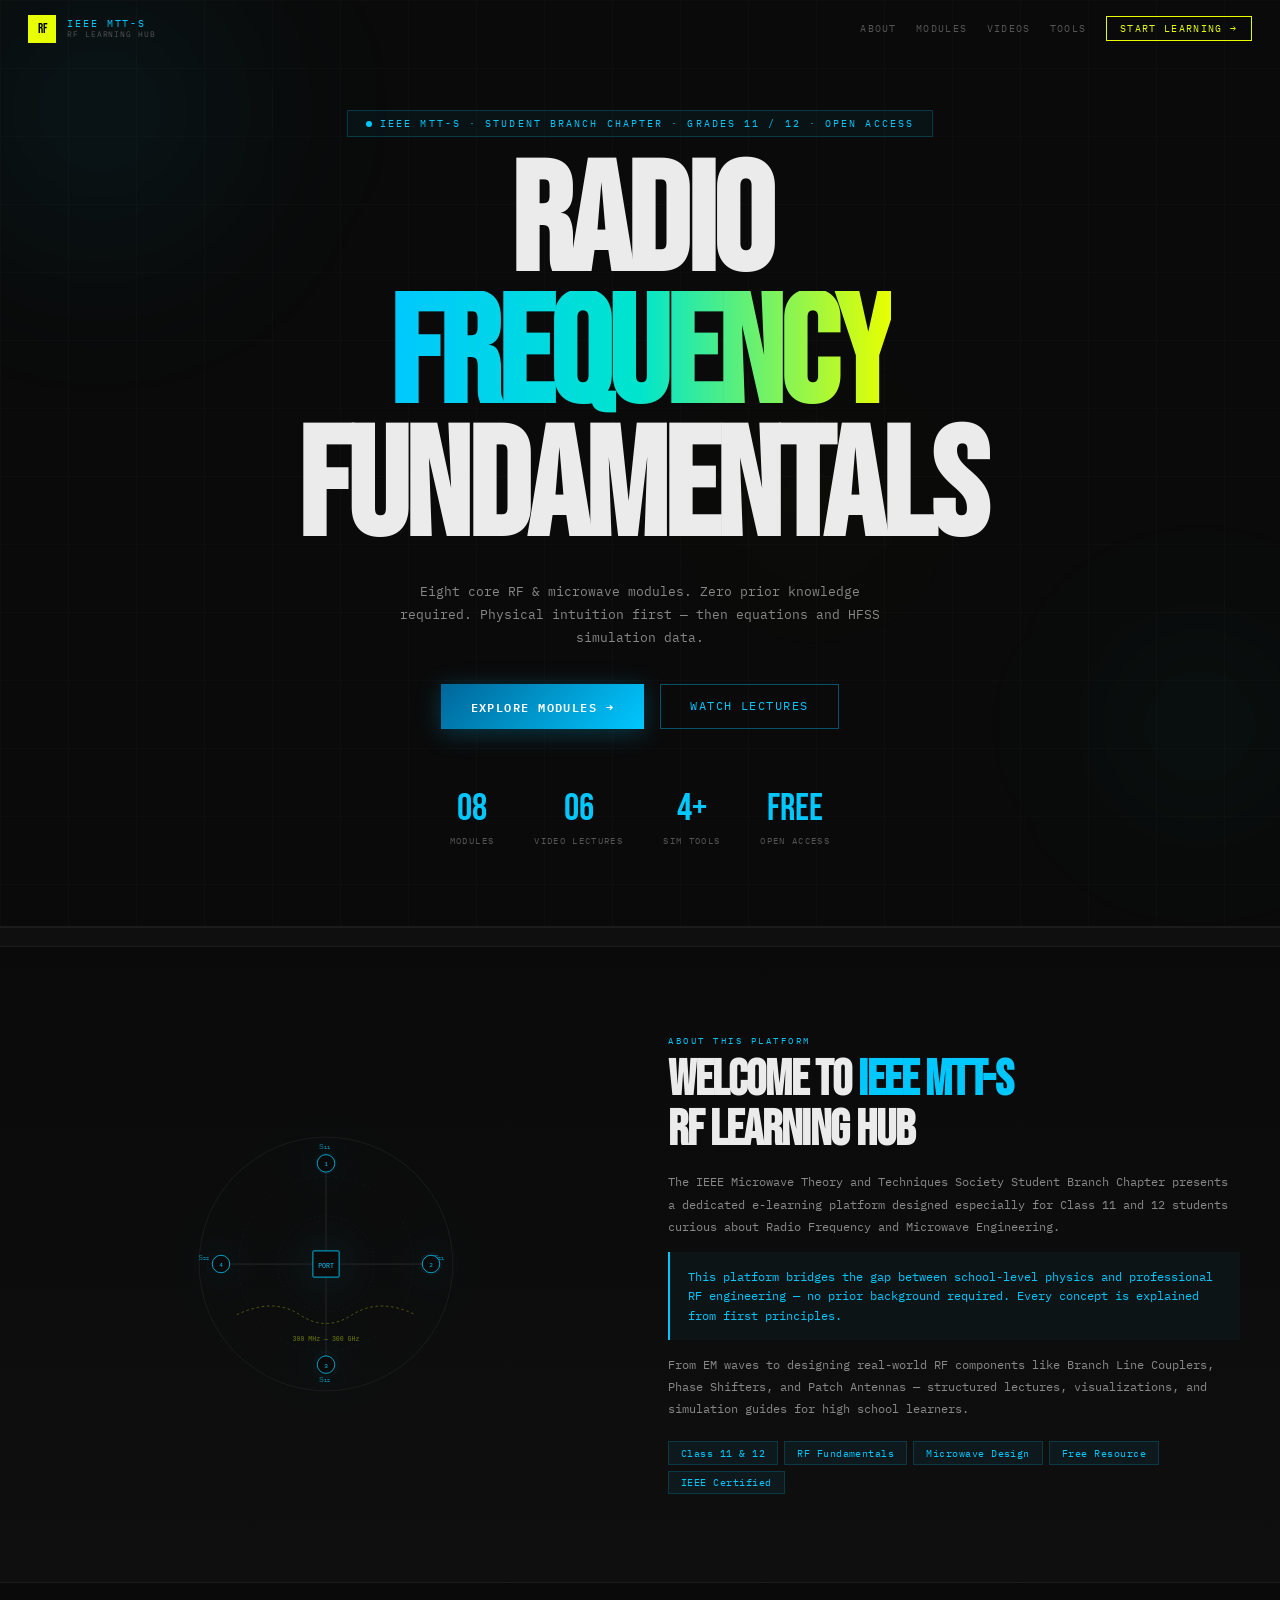
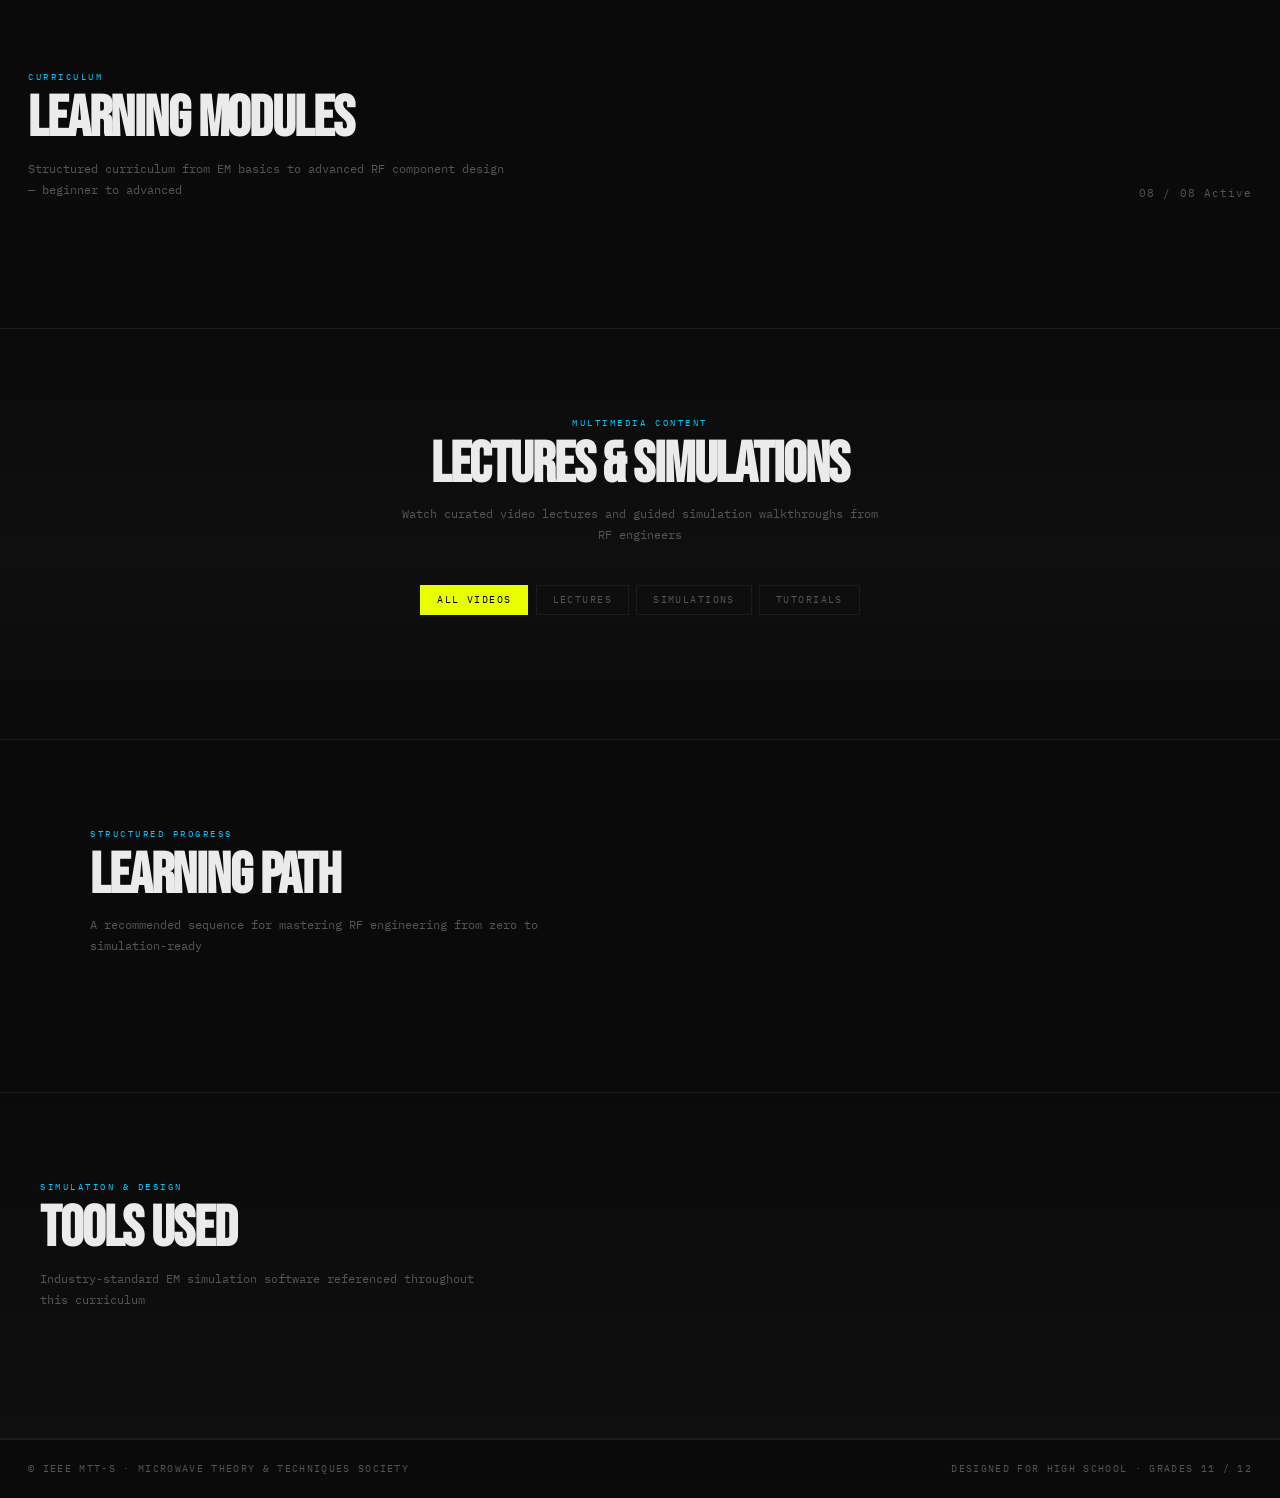
==== index.html @ 7bedffa5 "Add files via upload" ====
<!DOCTYPE html>
<html lang="en">
<head>
  <meta charset="UTF-8"/>
  <meta name="viewport" content="width=device-width, initial-scale=1.0"/>
  <title>IEEE MTT-S · RF Learning Hub</title>

  <!-- Google Fonts -->
  <link rel="preconnect" href="https://fonts.googleapis.com"/>
  <link rel="preconnect" href="https://fonts.gstatic.com" crossorigin/>
  <link href="https://fonts.googleapis.com/css2?family=Bebas+Neue&family=IBM+Plex+Mono:ital,wght@0,300;0,400;0,500;1,300&family=Syne:wght@400;700;800&display=swap" rel="stylesheet"/>

  <!-- Stylesheet -->
  <link rel="stylesheet" href="styles.css"/>
</head>
<body>

  <!-- ══ CUSTOM CURSOR ════════════════════════════════════════════════════════ -->
  <div class="cd" id="cursor-dot"></div>
  <div class="cr" id="cursor-ring"></div>

  <!-- ══ NAV ══════════════════════════════════════════════════════════════════ -->
  <nav id="navbar" style="position:fixed;top:0;left:0;right:0;z-index:200;padding:0 1.75rem;height:58px;
                           display:flex;align-items:center;justify-content:space-between;
                           background:transparent;border-bottom:1px solid transparent;
                           transition:background .4s,border-color .4s">

    <!-- Logo -->
    <div style="display:flex;align-items:center;gap:.7rem">
      <div style="width:28px;height:28px;background:var(--ac);display:flex;align-items:center;justify-content:center;flex-shrink:0">
        <span style="font-family:var(--fd);font-size:13px;color:#000">RF</span>
      </div>
      <div>
        <div style="font-family:var(--fm);font-size:9.5px;letter-spacing:.2em;text-transform:uppercase;line-height:1.2;color:var(--cy)">IEEE MTT-S</div>
        <div style="font-family:var(--fm);font-size:7.5px;color:var(--mu);letter-spacing:.12em;text-transform:uppercase">RF Learning Hub</div>
      </div>
    </div>

    <!-- Links -->
    <div style="display:flex;align-items:center;gap:1.2rem;flex-wrap:wrap">
      <span onclick="scrollTo('about')"   class="navlink" style="font-family:var(--fm);font-size:9.5px;color:var(--mu);letter-spacing:.14em;text-transform:uppercase;cursor:none;transition:color .2s" onmouseenter="hoverOn()" onmouseleave="hoverOff()">About</span>
      <span onclick="scrollTo('modules')" class="navlink" style="font-family:var(--fm);font-size:9.5px;color:var(--mu);letter-spacing:.14em;text-transform:uppercase;cursor:none;transition:color .2s" onmouseenter="hoverOn()" onmouseleave="hoverOff()">Modules</span>
      <span onclick="scrollTo('videos')"  class="navlink" style="font-family:var(--fm);font-size:9.5px;color:var(--mu);letter-spacing:.14em;text-transform:uppercase;cursor:none;transition:color .2s" onmouseenter="hoverOn()" onmouseleave="hoverOff()">Videos</span>
      <span onclick="scrollTo('tools')"   class="navlink" style="font-family:var(--fm);font-size:9.5px;color:var(--mu);letter-spacing:.14em;text-transform:uppercase;cursor:none;transition:color .2s" onmouseenter="hoverOn()" onmouseleave="hoverOff()">Tools</span>
      <div onclick="scrollTo('modules')" onmouseenter="hoverOn()" onmouseleave="hoverOff()"
           style="border:1px solid var(--ac);padding:.32rem .85rem;font-family:var(--fm);font-size:9.5px;color:var(--ac);letter-spacing:.14em;text-transform:uppercase;cursor:none">
        Start Learning →
      </div>
    </div>
  </nav>

  <!-- ══ HERO ═════════════════════════════════════════════════════════════════ -->
  <section id="home" style="min-height:100vh;display:flex;flex-direction:column;align-items:center;justify-content:center;
                              padding:110px 1.75rem 80px;border-bottom:1px solid var(--b1);
                              position:relative;overflow:hidden;text-align:center">

    <!-- Grid background -->
    <div style="position:absolute;inset:0;
                background-image:linear-gradient(var(--b1) 1px,transparent 1px),linear-gradient(90deg,var(--b1) 1px,transparent 1px);
                background-size:68px 68px;opacity:.22;pointer-events:none"></div>

    <!-- Animated orbs -->
    <div class="orb orb1"></div>
    <div class="orb orb2"></div>
    <div class="orb orb3"></div>

    <div style="position:relative;z-index:1;max-width:1100px;margin:0 auto">

      <!-- Badge -->
      <div class="au" style="animation-delay:.05s;display:flex;justify-content:center;margin-bottom:0">
        <div class="hbadge">
          <span class="bdot"></span>
          IEEE MTT-S · Student Branch Chapter · Grades 11 / 12 · Open Access
        </div>
      </div>

      <!-- Headline -->
      <h1 class="au" style="animation-delay:.12s;font-family:var(--fd);font-size:clamp(60px,12vw,172px);
                              line-height:.86;letter-spacing:-.025em;text-transform:uppercase;margin-bottom:1.5rem">
        Radio<br/>
        <span style="-webkit-text-fill-color:transparent;-webkit-background-clip:text;background-clip:text;
                     background-image:linear-gradient(90deg,var(--cy),var(--tl),var(--ac));display:inline-block">Frequency</span><br/>
        Fundamentals
      </h1>

      <!-- Subheading -->
      <p class="au" style="animation-delay:.22s;font-family:var(--fm);font-size:12.5px;color:var(--mu2);
                             line-height:1.85;max-width:500px;margin:0 auto 2.2rem">
        Eight core RF &amp; microwave modules. Zero prior knowledge required.
        Physical intuition first — then equations and HFSS simulation data.
      </p>

      <!-- CTAs -->
      <div class="au" style="animation-delay:.3s;display:flex;gap:1rem;justify-content:center;flex-wrap:wrap;margin-bottom:3.5rem">
        <div onclick="scrollTo('modules')" onmouseenter="hoverOn()" onmouseleave="hoverOff()"
             style="background:linear-gradient(135deg,#006699,var(--cy));color:white;padding:.78rem 1.85rem;
                    font-family:var(--fm);font-size:12px;font-weight:600;letter-spacing:.12em;text-transform:uppercase;
                    cursor:none;box-shadow:0 4px 24px rgba(0,200,255,.25);transition:all .25s">
          Explore Modules →
        </div>
        <div onclick="scrollTo('videos')" onmouseenter="hoverOn()" onmouseleave="hoverOff()"
             style="background:transparent;color:var(--cy);border:1px solid rgba(0,200,255,.38);padding:.78rem 1.85rem;
                    font-family:var(--fm);font-size:12px;letter-spacing:.12em;text-transform:uppercase;cursor:none;transition:all .25s">
          Watch Lectures
        </div>
      </div>

      <!-- Stats -->
      <div class="au" style="animation-delay:.38s;display:flex;gap:2.5rem;justify-content:center;flex-wrap:wrap">
        <div style="text-align:center">
          <div style="font-family:var(--fd);font-size:clamp(1.7rem,3vw,2.4rem);color:var(--cy)">08</div>
          <div style="font-family:var(--fm);font-size:9px;color:var(--mu);letter-spacing:.15em;text-transform:uppercase;margin-top:3px">Modules</div>
        </div>
        <div style="text-align:center">
          <div style="font-family:var(--fd);font-size:clamp(1.7rem,3vw,2.4rem);color:var(--cy)">06</div>
          <div style="font-family:var(--fm);font-size:9px;color:var(--mu);letter-spacing:.15em;text-transform:uppercase;margin-top:3px">Video Lectures</div>
        </div>
        <div style="text-align:center">
          <div style="font-family:var(--fd);font-size:clamp(1.7rem,3vw,2.4rem);color:var(--cy)">4+</div>
          <div style="font-family:var(--fm);font-size:9px;color:var(--mu);letter-spacing:.15em;text-transform:uppercase;margin-top:3px">Sim Tools</div>
        </div>
        <div style="text-align:center">
          <div style="font-family:var(--fd);font-size:clamp(1.7rem,3vw,2.4rem);color:var(--cy)">Free</div>
          <div style="font-family:var(--fm);font-size:9px;color:var(--mu);letter-spacing:.15em;text-transform:uppercase;margin-top:3px">Open Access</div>
        </div>
      </div>

    </div>
  </section>

  <!-- ══ TICKER ════════════════════════════════════════════════════════════════ -->
  <div class="tk">
    <div class="tt" id="ticker"></div>
  </div>

  <!-- ══ ABOUT ═════════════════════════════════════════════════════════════════ -->
  <section id="about" style="padding:5.5rem 1.75rem;border-bottom:1px solid var(--b1);
                               background:linear-gradient(180deg,var(--bg) 0%,var(--s1) 100%)">
    <div style="max-width:1200px;margin:0 auto;display:grid;grid-template-columns:repeat(auto-fit,minmax(280px,1fr));
                gap:3.5rem;align-items:center">

      <!-- Animated RF Diagram SVG -->
      <div style="display:flex;justify-content:center">
        <div style="width:280px;height:280px;filter:drop-shadow(0 0 20px rgba(0,200,255,.16))">
          <svg viewBox="0 0 320 320" fill="none" xmlns="http://www.w3.org/2000/svg" style="width:100%;height:100%">
            <circle cx="160" cy="160" r="145" stroke="#1e1e1e" stroke-width="1"/>
            <circle cx="160" cy="160" r="100" stroke="#00c8ff" stroke-width="0.4" stroke-opacity="0.15" stroke-dasharray="4 4"/>
            <circle cx="160" cy="160" r="55"  stroke="#00c8ff" stroke-width="0.4" stroke-opacity="0.2"  stroke-dasharray="2 3"/>
            <line x1="160" y1="160" x2="160" y2="45"  stroke="#1c1c1c" stroke-width="2"/>
            <line x1="160" y1="160" x2="280" y2="160" stroke="#1c1c1c" stroke-width="2"/>
            <line x1="160" y1="160" x2="160" y2="275" stroke="#1c1c1c" stroke-width="2"/>
            <line x1="160" y1="160" x2="40"  y2="160" stroke="#1c1c1c" stroke-width="2"/>
            <rect x="145" y="145" width="30" height="30" fill="#0a0a0a" stroke="#00c8ff" stroke-width="1" rx="1"/>
            <text x="160" y="164" text-anchor="middle" fill="#00c8ff" font-size="7.5" font-family="monospace">PORT</text>
            <text x="152" y="28"  fill="#00c8ff" font-size="9" font-family="monospace" opacity="0.6">S₁₁</text>
            <text x="283" y="155" fill="#00c8ff" font-size="9" font-family="monospace" opacity="0.6">S₂₁</text>
            <text x="152" y="295" fill="#00c8ff" font-size="9" font-family="monospace" opacity="0.6">S₁₂</text>
            <text x="14"  y="155" fill="#00c8ff" font-size="9" font-family="monospace" opacity="0.6">S₂₂</text>
            <!-- Port 1 -->
            <g>
              <circle cx="160" cy="45" r="10" fill="#0a0a0a" stroke="#00c8ff" stroke-width="0.9"/>
              <text x="160" y="48.5" text-anchor="middle" fill="#00c8ff" font-size="7" font-family="monospace">1</text>
              <circle cx="160" cy="45" r="14" fill="none" stroke="#00c8ff" stroke-width="0.5" stroke-opacity="0.25">
                <animate attributeName="r" values="10;18;10" dur="1.6s" repeatCount="indefinite"/>
                <animate attributeName="stroke-opacity" values="0.25;0;0.25" dur="1.6s" repeatCount="indefinite"/>
              </circle>
            </g>
            <!-- Port 2 -->
            <g>
              <circle cx="280" cy="160" r="10" fill="#0a0a0a" stroke="#00c8ff" stroke-width="0.9"/>
              <text x="280" y="163.5" text-anchor="middle" fill="#00c8ff" font-size="7" font-family="monospace">2</text>
              <circle cx="280" cy="160" r="14" fill="none" stroke="#00c8ff" stroke-width="0.5" stroke-opacity="0.25">
                <animate attributeName="r" values="10;18;10" dur="2.0s" repeatCount="indefinite"/>
                <animate attributeName="stroke-opacity" values="0.25;0;0.25" dur="2.0s" repeatCount="indefinite"/>
              </circle>
            </g>
            <!-- Port 3 -->
            <g>
              <circle cx="160" cy="275" r="10" fill="#0a0a0a" stroke="#00c8ff" stroke-width="0.9"/>
              <text x="160" y="278.5" text-anchor="middle" fill="#00c8ff" font-size="7" font-family="monospace">3</text>
              <circle cx="160" cy="275" r="14" fill="none" stroke="#00c8ff" stroke-width="0.5" stroke-opacity="0.25">
                <animate attributeName="r" values="10;18;10" dur="2.4s" repeatCount="indefinite"/>
                <animate attributeName="stroke-opacity" values="0.25;0;0.25" dur="2.4s" repeatCount="indefinite"/>
              </circle>
            </g>
            <!-- Port 4 -->
            <g>
              <circle cx="40" cy="160" r="10" fill="#0a0a0a" stroke="#00c8ff" stroke-width="0.9"/>
              <text x="40" y="163.5" text-anchor="middle" fill="#00c8ff" font-size="7" font-family="monospace">4</text>
              <circle cx="40" cy="160" r="14" fill="none" stroke="#00c8ff" stroke-width="0.5" stroke-opacity="0.25">
                <animate attributeName="r" values="10;18;10" dur="2.8s" repeatCount="indefinite"/>
                <animate attributeName="stroke-opacity" values="0.25;0;0.25" dur="2.8s" repeatCount="indefinite"/>
              </circle>
            </g>
            <path d="M 58 218 Q 100 198 130 218 Q 160 238 190 218 Q 222 198 262 218"
                  fill="none" stroke="#e8ff00" stroke-width="1" stroke-opacity="0.35" stroke-dasharray="3 3"/>
            <text x="160" y="248" text-anchor="middle" fill="#e8ff00" font-size="7.5" font-family="monospace" opacity="0.45">300 MHz — 300 GHz</text>
          </svg>
        </div>
      </div>

      <!-- Text -->
      <div>
        <div style="font-family:var(--fm);font-size:9px;letter-spacing:.28em;text-transform:uppercase;color:var(--cy);margin-bottom:.6rem">About This Platform</div>
        <h2 style="font-family:var(--fd);font-size:clamp(30px,4vw,50px);text-transform:uppercase;line-height:1;letter-spacing:-.02em;margin-bottom:1rem">
          Welcome to <span style="color:var(--cy)">IEEE MTT-S</span><br/>RF Learning Hub
        </h2>
        <p style="font-family:var(--fm);font-size:12px;color:var(--mu2);line-height:1.85;margin-bottom:.85rem">
          The IEEE Microwave Theory and Techniques Society Student Branch Chapter presents a dedicated e-learning
          platform designed especially for Class 11 and 12 students curious about Radio Frequency and Microwave Engineering.
        </p>
        <div class="hl-bar">
          This platform bridges the gap between school-level physics and professional RF engineering — no prior
          background required. Every concept is explained from first principles.
        </div>
        <p style="font-family:var(--fm);font-size:12px;color:var(--mu2);line-height:1.85;margin-bottom:1.3rem">
          From EM waves to designing real-world RF components like Branch Line Couplers, Phase Shifters, and
          Patch Antennas — structured lectures, visualizations, and simulation guides for high school learners.
        </p>
        <div style="display:flex;flex-wrap:wrap;gap:6px">
          <span class="pill">Class 11 &amp; 12</span>
          <span class="pill">RF Fundamentals</span>
          <span class="pill">Microwave Design</span>
          <span class="pill">Free Resource</span>
          <span class="pill">IEEE Certified</span>
        </div>
      </div>

    </div>
  </section>

  <!-- ══ MODULES ═══════════════════════════════════════════════════════════════ -->
  <section id="modules" style="padding:5.5rem 1.75rem;border-bottom:1px solid var(--b1)">
    <div style="max-width:1300px;margin:0 auto">
      <div style="display:flex;justify-content:space-between;align-items:flex-end;margin-bottom:2.5rem;flex-wrap:wrap;gap:1rem">
        <div>
          <div style="font-family:var(--fm);font-size:9px;letter-spacing:.28em;text-transform:uppercase;color:var(--cy);margin-bottom:.5rem">Curriculum</div>
          <h2 style="font-family:var(--fd);font-size:clamp(34px,5vw,58px);text-transform:uppercase;line-height:1;letter-spacing:-.02em;margin-bottom:.6rem">Learning Modules</h2>
          <p style="font-family:var(--fm);font-size:12px;color:var(--mu);line-height:1.75;max-width:480px">Structured curriculum from EM basics to advanced RF component design — beginner to advanced</p>
        </div>
        <div style="font-family:var(--fm);font-size:10.5px;color:var(--mu);letter-spacing:.1em">08 / 08 Active</div>
      </div>
      <!-- Populated by JS -->
      <div id="modules-grid" style="display:grid;grid-template-columns:repeat(auto-fill,minmax(278px,1fr));gap:1px;background:var(--b1)"></div>
    </div>
  </section>

  <!-- ══ VIDEOS ════════════════════════════════════════════════════════════════ -->
  <section id="videos" style="padding:5.5rem 1.75rem;border-bottom:1px solid var(--b1);
                                background:linear-gradient(180deg,var(--bg) 0%,var(--s1) 55%,var(--bg) 100%)">
    <div style="max-width:1300px;margin:0 auto">
      <div style="text-align:center;margin-bottom:2.5rem">
        <div style="font-family:var(--fm);font-size:9px;letter-spacing:.28em;text-transform:uppercase;color:var(--cy);margin-bottom:.5rem">Multimedia Content</div>
        <h2 style="font-family:var(--fd);font-size:clamp(34px,5vw,58px);text-transform:uppercase;line-height:1;letter-spacing:-.02em;margin-bottom:.6rem">Lectures &amp; Simulations</h2>
        <p style="font-family:var(--fm);font-size:12px;color:var(--mu);line-height:1.75;max-width:480px;margin:0 auto">Watch curated video lectures and guided simulation walkthroughs from RF engineers</p>
      </div>
      <!-- Filter buttons -->
      <div style="display:flex;gap:.45rem;justify-content:center;margin-bottom:2.25rem;flex-wrap:wrap">
        <button class="ftab on"  data-filter="all"        onclick="setFilter(this,'all')"        onmouseenter="hoverOn()" onmouseleave="hoverOff()">All Videos</button>
        <button class="ftab"     data-filter="lecture"    onclick="setFilter(this,'lecture')"    onmouseenter="hoverOn()" onmouseleave="hoverOff()">Lectures</button>
        <button class="ftab"     data-filter="simulation" onclick="setFilter(this,'simulation')" onmouseenter="hoverOn()" onmouseleave="hoverOff()">Simulations</button>
        <button class="ftab"     data-filter="tutorial"   onclick="setFilter(this,'tutorial')"   onmouseenter="hoverOn()" onmouseleave="hoverOff()">Tutorials</button>
      </div>
      <!-- Populated by JS -->
      <div id="videos-grid" style="display:grid;grid-template-columns:repeat(auto-fill,minmax(295px,1fr));gap:1px;background:var(--b1)"></div>
    </div>
  </section>

  <!-- ══ LEARNING PATH ══════════════════════════════════════════════════════════ -->
  <section id="path" style="padding:5.5rem 1.75rem;border-bottom:1px solid var(--b1)">
    <div style="max-width:1100px;margin:0 auto">
      <div style="margin-bottom:3rem">
        <div style="font-family:var(--fm);font-size:9px;letter-spacing:.28em;text-transform:uppercase;color:var(--cy);margin-bottom:.5rem">Structured Progress</div>
        <h2 style="font-family:var(--fd);font-size:clamp(34px,5vw,58px);text-transform:uppercase;line-height:1;letter-spacing:-.02em;margin-bottom:.6rem">Learning Path</h2>
        <p style="font-family:var(--fm);font-size:12px;color:var(--mu);line-height:1.75;max-width:460px">A recommended sequence for mastering RF engineering from zero to simulation-ready</p>
      </div>
      <div style="max-width:760px;position:relative">
        <!-- Timeline vertical line -->
        <div style="position:absolute;left:26px;top:0;bottom:0;width:1px;background:linear-gradient(180deg,var(--cy),transparent)"></div>
        <!-- Populated by JS -->
        <div id="path-steps"></div>
      </div>
    </div>
  </section>

  <!-- ══ TOOLS ══════════════════════════════════════════════════════════════════ -->
  <section id="tools" style="padding:5.5rem 1.75rem;border-bottom:1px solid var(--b1);
                               background:linear-gradient(180deg,var(--bg),var(--s1))">
    <div style="max-width:1200px;margin:0 auto">
      <div style="margin-bottom:2.5rem">
        <div style="font-family:var(--fm);font-size:9px;letter-spacing:.28em;text-transform:uppercase;color:var(--cy);margin-bottom:.5rem">Simulation &amp; Design</div>
        <h2 style="font-family:var(--fd);font-size:clamp(34px,5vw,58px);text-transform:uppercase;line-height:1;letter-spacing:-.02em;margin-bottom:.6rem">Tools Used</h2>
        <p style="font-family:var(--fm);font-size:12px;color:var(--mu);line-height:1.75;max-width:450px">Industry-standard EM simulation software referenced throughout this curriculum</p>
      </div>
      <!-- Populated by JS -->
      <div id="tools-grid" style="display:grid;grid-template-columns:repeat(auto-fill,minmax(252px,1fr));gap:1px;background:var(--b1)"></div>
    </div>
  </section>

  <!-- ══ FOOTER ═════════════════════════════════════════════════════════════════ -->
  <footer style="border-top:1px solid var(--b1);padding:1.4rem 1.75rem;display:flex;justify-content:space-between;flex-wrap:wrap;gap:1rem">
    <div style="font-family:var(--fm);font-size:9.5px;color:var(--mu);letter-spacing:.14em;text-transform:uppercase">© IEEE MTT-S · Microwave Theory &amp; Techniques Society</div>
    <div style="font-family:var(--fm);font-size:9.5px;color:var(--mu);letter-spacing:.14em;text-transform:uppercase">Designed for High School · Grades 11 / 12</div>
  </footer>

  <!-- ══ MODAL ══════════════════════════════════════════════════════════════════ -->
  <div class="mo hidden" id="modal" onclick="handleModalBg(event)">
    <div class="mp" id="modal-panel">

      <!-- Video preview area -->
      <div class="mva" style="background:linear-gradient(135deg,#0a0a0a,#0e1218)">
        <div style="position:absolute;inset:0;background-image:linear-gradient(var(--b1) 1px,transparent 1px),
                    linear-gradient(90deg,var(--b1) 1px,transparent 1px);background-size:38px 38px;opacity:.25"></div>
        <div class="mvai">
          <div id="modal-icon" style="font-size:52px;opacity:.15;position:relative;z-index:0"></div>
          <div class="mbp" onmouseenter="hoverOn()" onmouseleave="hoverOff()">▶</div>
          <div id="modal-play-label" style="font-family:var(--fm);font-size:9.5px;color:var(--mu);letter-spacing:.14em;text-transform:uppercase;position:relative;z-index:1"></div>
        </div>
        <div id="modal-color-bar" style="position:absolute;bottom:0;left:0;right:0;height:2px"></div>
      </div>

      <!-- Header -->
      <div style="padding:1.2rem 1.75rem;border-bottom:1px solid var(--b1);display:flex;align-items:center;
                  justify-content:space-between;gap:1rem;flex-shrink:0">
        <div>
          <div id="modal-meta" style="font-family:var(--fm);font-size:8.5px;letter-spacing:.25em;color:var(--mu);text-transform:uppercase;margin-bottom:.2rem"></div>
          <h2 id="modal-title" style="font-family:var(--fd);font-size:clamp(30px,5vw,54px);text-transform:uppercase;line-height:.92;letter-spacing:-.02em"></h2>
        </div>
        <button class="cx" onclick="closeModal()" onmouseenter="hoverOn()" onmouseleave="hoverOff()">✕</button>
      </div>

      <!-- Tabs -->
      <div style="padding:.82rem 1.75rem;border-bottom:1px solid var(--b1);flex-shrink:0">
        <div class="mtr">
          <button class="mtb on" onclick="setTab('layman',this)"     onmouseenter="hoverOn()" onmouseleave="hoverOff()">🧠 Analogy</button>
          <button class="mtb"    onclick="setTab('theory',this)"     onmouseenter="hoverOn()" onmouseleave="hoverOff()">⚗️ Theory</button>
          <button class="mtb"    onclick="setTab('simulation',this)" onmouseenter="hoverOn()" onmouseleave="hoverOff()">📊 Simulation</button>
        </div>
      </div>

      <!-- Scrollable content — populated by JS -->
      <div class="ms">
        <div style="padding:1.75rem">
          <div id="tab-content"></div>
        </div>
      </div>

      <!-- Bottom dot-nav + prev/next -->
      <div id="modal-bottom" style="border-top:1px solid var(--b1);padding:.82rem 1.75rem;display:flex;
                                     justify-content:space-between;align-items:center;flex-shrink:0;background:var(--s1)">
        <div id="dot-nav"   style="display:flex;gap:.3rem;align-items:center"></div>
        <div id="prev-next" style="display:flex;gap:.38rem"></div>
      </div>

    </div>
  </div>

  <!-- JavaScript (deferred so DOM is ready) -->
  <script src="main.js" defer></script>
</body>
</html>
---- styles.css ----
/* ─── RESET & ROOT ───────────────────────────────────────────────────────────── */
*,*::before,*::after { box-sizing: border-box; margin: 0; padding: 0; }

:root {
  --bg:  #0a0a0a;
  --s1:  #0f0f0f;
  --s2:  #141414;
  --b1:  #1c1c1c;
  --b2:  #252525;
  --tx:  #ebebeb;
  --mu:  #555;
  --mu2: #888;
  --ac:  #e8ff00;
  --cy:  #00c8ff;
  --tl:  #00e5cc;
  --fd:  'Bebas Neue', sans-serif;
  --fm:  'IBM Plex Mono', monospace;
  --fs:  'Syne', sans-serif;
}

html { scroll-behavior: smooth; }

body {
  background: var(--bg);
  color: var(--tx);
  cursor: none;
  overflow-x: hidden;
}

button { cursor: none; }

/* ─── CUSTOM CURSOR ──────────────────────────────────────────────────────────── */
.cd {
  position: fixed;
  width: 8px;
  height: 8px;
  background: var(--ac);
  border-radius: 50%;
  pointer-events: none;
  mix-blend-mode: difference;
  z-index: 9999;
  transform: translate(-50%, -50%);
  transition: width .2s, height .2s;
  top: -200px;
  left: -200px;
}
.cd.h { width: 13px; height: 13px; }

.cr {
  position: fixed;
  width: 32px;
  height: 32px;
  border: 1px solid rgba(232,255,0,.38);
  border-radius: 50%;
  pointer-events: none;
  z-index: 9998;
  transform: translate(-50%, -50%);
  transition: width .3s, height .3s, border-color .3s;
  top: -200px;
  left: -200px;
}
.cr.h { width: 50px; height: 50px; border-color: var(--ac); }

/* ─── KEYFRAMES ──────────────────────────────────────────────────────────────── */
@keyframes fu  { from { opacity: 0; transform: translateY(45px); } to { opacity: 1; transform: translateY(0); } }
@keyframes fi  { from { opacity: 0; } to { opacity: 1; } }
@keyframes tk  { from { transform: translateX(0); } to { transform: translateX(-50%); } }
@keyframes sr  { from { transform: translateX(100%); opacity: 0; } to { transform: translateX(0); opacity: 1; } }
@keyframes bl  { 0%, 100% { opacity: 1; } 50% { opacity: 0; } }
@keyframes orb { 0%, 100% { transform: translate(0,0); } 50% { transform: translate(22px,-22px); } }

.au { animation: fu .85s cubic-bezier(.16,1,.3,1) both; }
.ai { animation: fi .38s ease both; }

/* ─── HERO ORBS ──────────────────────────────────────────────────────────────── */
.orb  { position: absolute; border-radius: 50%; filter: blur(65px); pointer-events: none; }
.orb1 { width: 480px; height: 480px; background: radial-gradient(circle, rgba(0,200,255,.07), transparent 70%); top: -130px; left: -140px; animation: orb 9s ease-in-out infinite; }
.orb2 { width: 320px; height: 320px; background: radial-gradient(circle, rgba(0,229,204,.05), transparent 70%); bottom: 40px; right: -80px; animation: orb 11s ease-in-out infinite reverse; }
.orb3 { width: 220px; height: 220px; background: radial-gradient(circle, rgba(232,255,0,.035), transparent 70%); top: 42%; left: 55%; animation: orb 13s ease-in-out infinite; }

/* ─── HERO BADGE ─────────────────────────────────────────────────────────────── */
.hbadge {
  display: inline-flex;
  align-items: center;
  gap: 8px;
  background: rgba(0,200,255,.05);
  border: 1px solid rgba(0,200,255,.2);
  padding: 6px 18px;
  font-family: var(--fm);
  font-size: 9.5px;
  letter-spacing: .22em;
  text-transform: uppercase;
  color: var(--cy);
  margin-bottom: 1.4rem;
}
.bdot {
  width: 6px;
  height: 6px;
  background: var(--cy);
  border-radius: 50%;
  animation: bl 1.8s ease infinite;
  flex-shrink: 0;
}

/* ─── TICKER ─────────────────────────────────────────────────────────────────── */
.tk {
  overflow: hidden;
  border-top: 1px solid var(--b1);
  border-bottom: 1px solid var(--b1);
  background: var(--s1);
  padding: .55rem 0;
}
.tt {
  display: flex;
  gap: 1.75rem;
  white-space: nowrap;
  animation: tk 36s linear infinite;
  font-family: var(--fd);
  font-size: 12px;
  letter-spacing: .1em;
  color: var(--mu);
  text-transform: uppercase;
}

/* ─── MODULE CARDS ───────────────────────────────────────────────────────────── */
.mc {
  background: var(--s1);
  border: 1px solid var(--b1);
  padding: 1.55rem;
  position: relative;
  overflow: hidden;
  cursor: none;
  transition: border-color .3s, background .3s;
  display: flex;
  flex-direction: column;
  gap: .42rem;
}
.mc::after {
  content: '';
  position: absolute;
  inset: 0;
  background: linear-gradient(135deg, var(--cc) 0%, transparent 60%);
  opacity: 0;
  transition: opacity .4s;
  pointer-events: none;
}
.mc:hover              { background: var(--s2); border-color: var(--b2); }
.mc:hover::after       { opacity: .05; }
.mc:hover .ct          { color: var(--cc); }
.mc:hover .clb         { width: 100%; }
.mc:hover .arr         { transform: translate(4px,-4px); color: var(--cc); }
.mc:hover .mnum        { color: var(--s2); }

.ct {
  font-family: var(--fd);
  font-size: clamp(20px, 2.4vw, 30px);
  text-transform: uppercase;
  line-height: 1;
  transition: color .3s;
  padding-right: 2rem;
}
.clb {
  position: absolute;
  bottom: 0; left: 0;
  height: 2px;
  width: 0;
  transition: width .42s cubic-bezier(.16,1,.3,1);
}
.arr {
  position: absolute;
  top: 1.1rem; right: 1.1rem;
  font-size: 16px;
  color: var(--b2);
  transition: transform .3s, color .3s;
}
.mnum {
  position: absolute;
  bottom: .9rem; right: .9rem;
  font-family: var(--fd);
  font-size: 52px;
  line-height: 1;
  color: var(--b1);
  pointer-events: none;
  transition: color .3s;
}
.tr-row {
  display: flex;
  align-items: center;
  gap: 5px;
  font-family: var(--fm);
  font-size: 10px;
  color: var(--mu);
  line-height: 1.4;
}
.tr-row::before { content: '▸'; color: var(--cc); font-size: 8px; flex-shrink: 0; }

.lvbadge {
  display: inline-flex;
  align-items: center;
  padding: .22rem .7rem;
  font-family: var(--fm);
  font-size: 8px;
  letter-spacing: .18em;
  text-transform: uppercase;
  border: 1px solid;
}

/* ─── VIDEO CARDS ────────────────────────────────────────────────────────────── */
.vc {
  background: var(--s1);
  border: 1px solid var(--b1);
  overflow: hidden;
  cursor: none;
  transition: border-color .3s, transform .3s;
}
.vc:hover { border-color: var(--b2); transform: translateY(-4px); }

.vt {
  position: relative;
  padding-top: 56.25%;
  background: var(--s2);
  overflow: hidden;
}
.vti {
  position: absolute;
  inset: 0;
  display: flex;
  align-items: center;
  justify-content: center;
  background: linear-gradient(135deg, #0a0a0a, #0e1118);
}
.pbtn {
  position: absolute;
  width: 50px; height: 50px;
  background: var(--ac);
  border-radius: 50%;
  display: flex;
  align-items: center;
  justify-content: center;
  font-size: 18px;
  color: #000;
  transition: transform .2s, box-shadow .2s;
  top: 50%; left: 50%;
  transform: translate(-50%, -50%);
}
.vc:hover .pbtn {
  transform: translate(-50%, -50%) scale(1.12);
  box-shadow: 0 0 28px rgba(232,255,0,.5);
}
.vdur {
  position: absolute;
  bottom: 9px; right: 9px;
  background: rgba(0,0,0,.75);
  color: var(--ac);
  font-size: 9.5px;
  padding: 2px 7px;
  font-family: var(--fm);
  letter-spacing: .08em;
}
.vi     { padding: 1rem 1.1rem; }
.vtype  { font-family: var(--fm); font-size: 9px; letter-spacing: .2em; text-transform: uppercase; color: var(--tl); margin-bottom: .28rem; }
.vtitle { font-family: var(--fs); font-size: 13px; font-weight: 700; color: var(--tx); margin-bottom: .38rem; line-height: 1.3; }
.vdesc  { font-family: var(--fm); font-size: 10.5px; color: var(--mu); line-height: 1.55; }

/* ─── FILTER TABS ────────────────────────────────────────────────────────────── */
.ftab {
  background: none;
  border: 1px solid var(--b1);
  color: var(--mu);
  padding: .45rem 1rem;
  font-family: var(--fm);
  font-size: 9.5px;
  letter-spacing: .15em;
  text-transform: uppercase;
  cursor: none;
  transition: all .2s;
}
.ftab:hover   { border-color: var(--b2); color: var(--tx); }
.ftab.on      { background: var(--ac); color: #000; border-color: var(--ac); }

/* ─── TOOLS ──────────────────────────────────────────────────────────────────── */
.tlc {
  background: var(--s1);
  border: 1px solid var(--b1);
  padding: 1.5rem;
  cursor: none;
  transition: border-color .3s, background .3s;
  display: flex;
  flex-direction: column;
  gap: .5rem;
}
.tlc:hover        { background: var(--s2); border-color: var(--b2); }
.tlc:hover .tlarr { color: var(--cc3); }

.tlibox {
  width: 46px; height: 46px;
  border: 1px solid var(--b2);
  display: flex;
  align-items: center;
  justify-content: center;
  font-size: 20px;
}
.tlarr {
  font-family: var(--fm);
  font-size: 10px;
  color: var(--mu);
  letter-spacing: .12em;
  text-transform: uppercase;
  transition: color .3s;
  margin-top: auto;
}

/* ─── ABOUT ──────────────────────────────────────────────────────────────────── */
.hl-bar {
  background: rgba(0,200,255,.04);
  border-left: 2px solid var(--cy);
  padding: .9rem 1.1rem;
  font-family: var(--fm);
  font-size: 11.5px;
  color: var(--cy);
  line-height: 1.7;
  margin: .9rem 0;
}
.pill {
  background: rgba(0,200,255,.06);
  border: 1px solid rgba(0,200,255,.18);
  padding: .26rem .75rem;
  font-family: var(--fm);
  font-size: 9.5px;
  color: var(--cy);
  letter-spacing: .05em;
}

/* ─── MODAL ──────────────────────────────────────────────────────────────────── */
.mo {
  position: fixed;
  inset: 0;
  background: rgba(0,0,0,.8);
  backdrop-filter: blur(8px) saturate(.4);
  z-index: 500;
  animation: fi .3s ease;
  display: flex;
  justify-content: flex-end;
}
.mo.hidden { display: none; }

.mp {
  width: min(820px, 100vw);
  height: 100dvh;
  background: var(--s1);
  border-left: 1px solid var(--b2);
  display: flex;
  flex-direction: column;
  animation: sr .5s cubic-bezier(.16,1,.3,1);
}
.ms { overflow-y: auto; flex: 1; }
.ms::-webkit-scrollbar       { width: 3px; }
.ms::-webkit-scrollbar-track { background: var(--s1); }
.ms::-webkit-scrollbar-thumb { background: var(--b2); }

/* Modal video */
.mva {
  width: 100%;
  padding-top: 38%;
  position: relative;
  background: var(--bg);
  overflow: hidden;
}
.mvai {
  position: absolute;
  inset: 0;
  display: flex;
  flex-direction: column;
  align-items: center;
  justify-content: center;
  gap: .85rem;
}
.mbp {
  width: 68px; height: 68px;
  background: var(--ac);
  border-radius: 50%;
  display: flex;
  align-items: center;
  justify-content: center;
  font-size: 24px;
  color: #000;
  cursor: none;
  transition: transform .2s, box-shadow .2s;
  position: relative;
  z-index: 1;
}
.mbp:hover { transform: scale(1.1); box-shadow: 0 0 36px rgba(232,255,0,.5); }

/* Modal tabs */
.mtr { display: flex; }

.mtb {
  font-family: var(--fm);
  font-size: 9.5px;
  letter-spacing: .18em;
  text-transform: uppercase;
  background: none;
  border: 1px solid var(--b1);
  border-right: none;
  color: var(--mu);
  padding: .48rem .9rem;
  cursor: none;
  transition: background .2s, color .2s, border-color .2s;
}
.mtb:last-child      { border-right: 1px solid var(--b1); }
.mtb.on              { background: var(--ac); color: #000; border-color: var(--ac); }
.mtb:hover:not(.on)  { color: var(--tx); border-color: var(--b2); }

/* ─── UTILITIES ──────────────────────────────────────────────────────────────── */
.sl {
  font-family: var(--fm);
  font-size: 8.5px;
  letter-spacing: .28em;
  text-transform: uppercase;
  color: var(--mu);
  display: flex;
  align-items: center;
  gap: .6rem;
  margin-bottom: .65rem;
}
.sl::after { content: ''; flex: 1; height: 1px; background: var(--b1); }

.eq {
  background: #07090e;
  border: 1px solid var(--b1);
  border-left: 2px solid #28281a;
  padding: .72rem .95rem;
  font-family: var(--fm);
  font-size: 11px;
  color: #8edbc8;
  letter-spacing: .04em;
  line-height: 1.5;
  margin-bottom: .32rem;
}
.pt {
  display: inline-flex;
  align-items: center;
  background: var(--s2);
  border: 1px solid var(--b1);
  padding: .24rem .56rem;
  font-family: var(--fm);
  font-size: 9.5px;
  color: var(--mu);
  margin: .17rem;
  letter-spacing: .04em;
}
.an {
  background: var(--s2);
  border-left: 2px solid var(--ac);
  padding: .95rem 1.15rem;
  margin-top: 1.05rem;
  font-family: var(--fm);
  font-size: 11.5px;
  color: var(--ac);
  line-height: 1.7;
}
.cx {
  width: 38px; height: 38px;
  background: var(--s2);
  border: 1px solid var(--b1);
  cursor: none;
  display: flex;
  align-items: center;
  justify-content: center;
  font-family: var(--fm);
  font-size: 13px;
  color: var(--mu2);
  transition: background .2s, color .2s, border-color .2s;
  flex-shrink: 0;
}
.cx:hover { background: var(--ac); color: #000; border-color: var(--ac); }

.cb {
  background: #050710;
  border: 1px solid var(--b1);
  padding: 1rem 1.15rem;
  font-family: var(--fm);
  font-size: 10.5px;
  color: #4d90c4;
  line-height: 1.9;
  overflow-x: auto;
  white-space: pre;
}
.cb .kw { color: #b57ee8; }
.cb .s  { color: #8ec46c; }
.cb .cm { color: #3a4052; }
.cb .tg { color: #d96a72; }
.cb .at { color: #c8944a; }

/* ─── LEARNING PATH ──────────────────────────────────────────────────────────── */
.path-step {
  display: flex;
  gap: 1.4rem;
  margin-bottom: 2.1rem;
  align-items: flex-start;
  opacity: 0;
  transform: translateX(-18px);
  transition: all .52s ease;
}
.path-step.vis { opacity: 1; transform: translateX(0); }

/* ─── RESPONSIVE ─────────────────────────────────────────────────────────────── */
@media (max-width: 680px) {
  body      { cursor: auto; }
  .cd, .cr  { display: none; }
  .mc       { padding: 1.1rem; }
  .mva      { padding-top: 48%; }
}
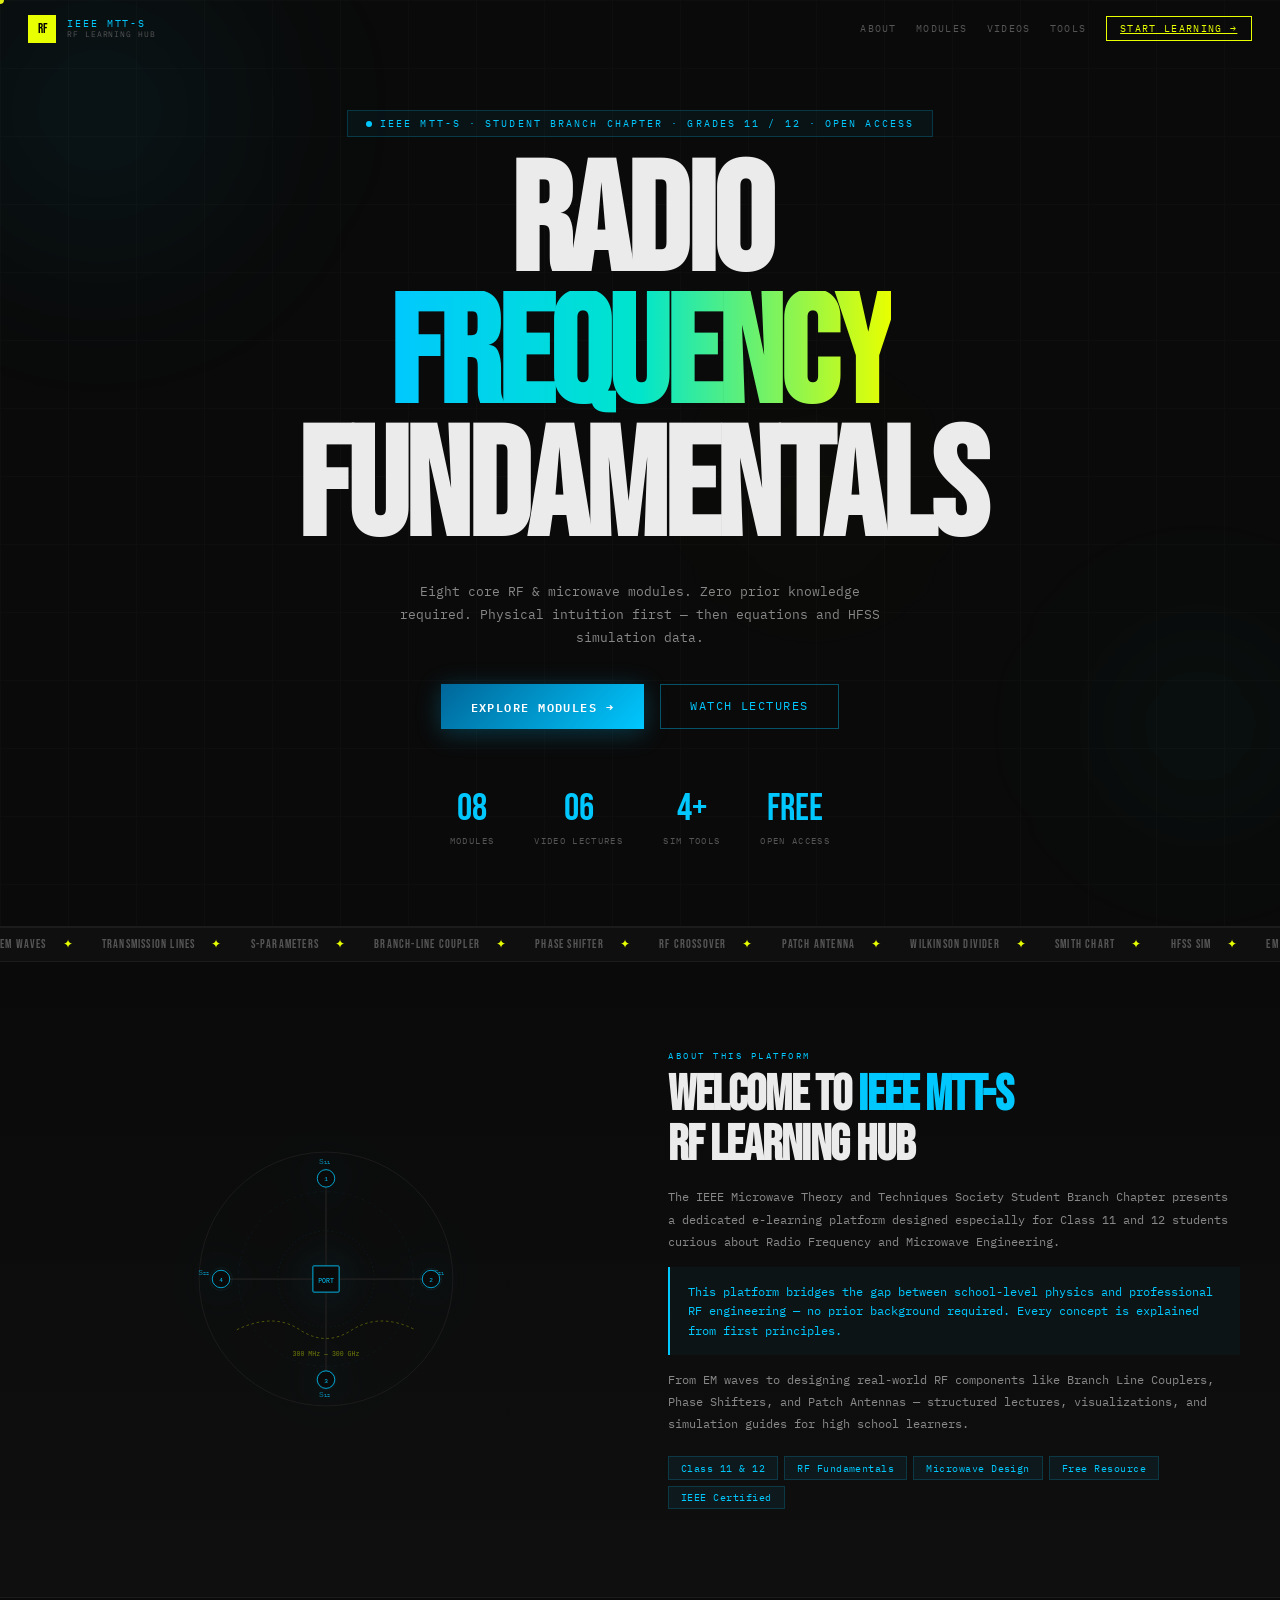
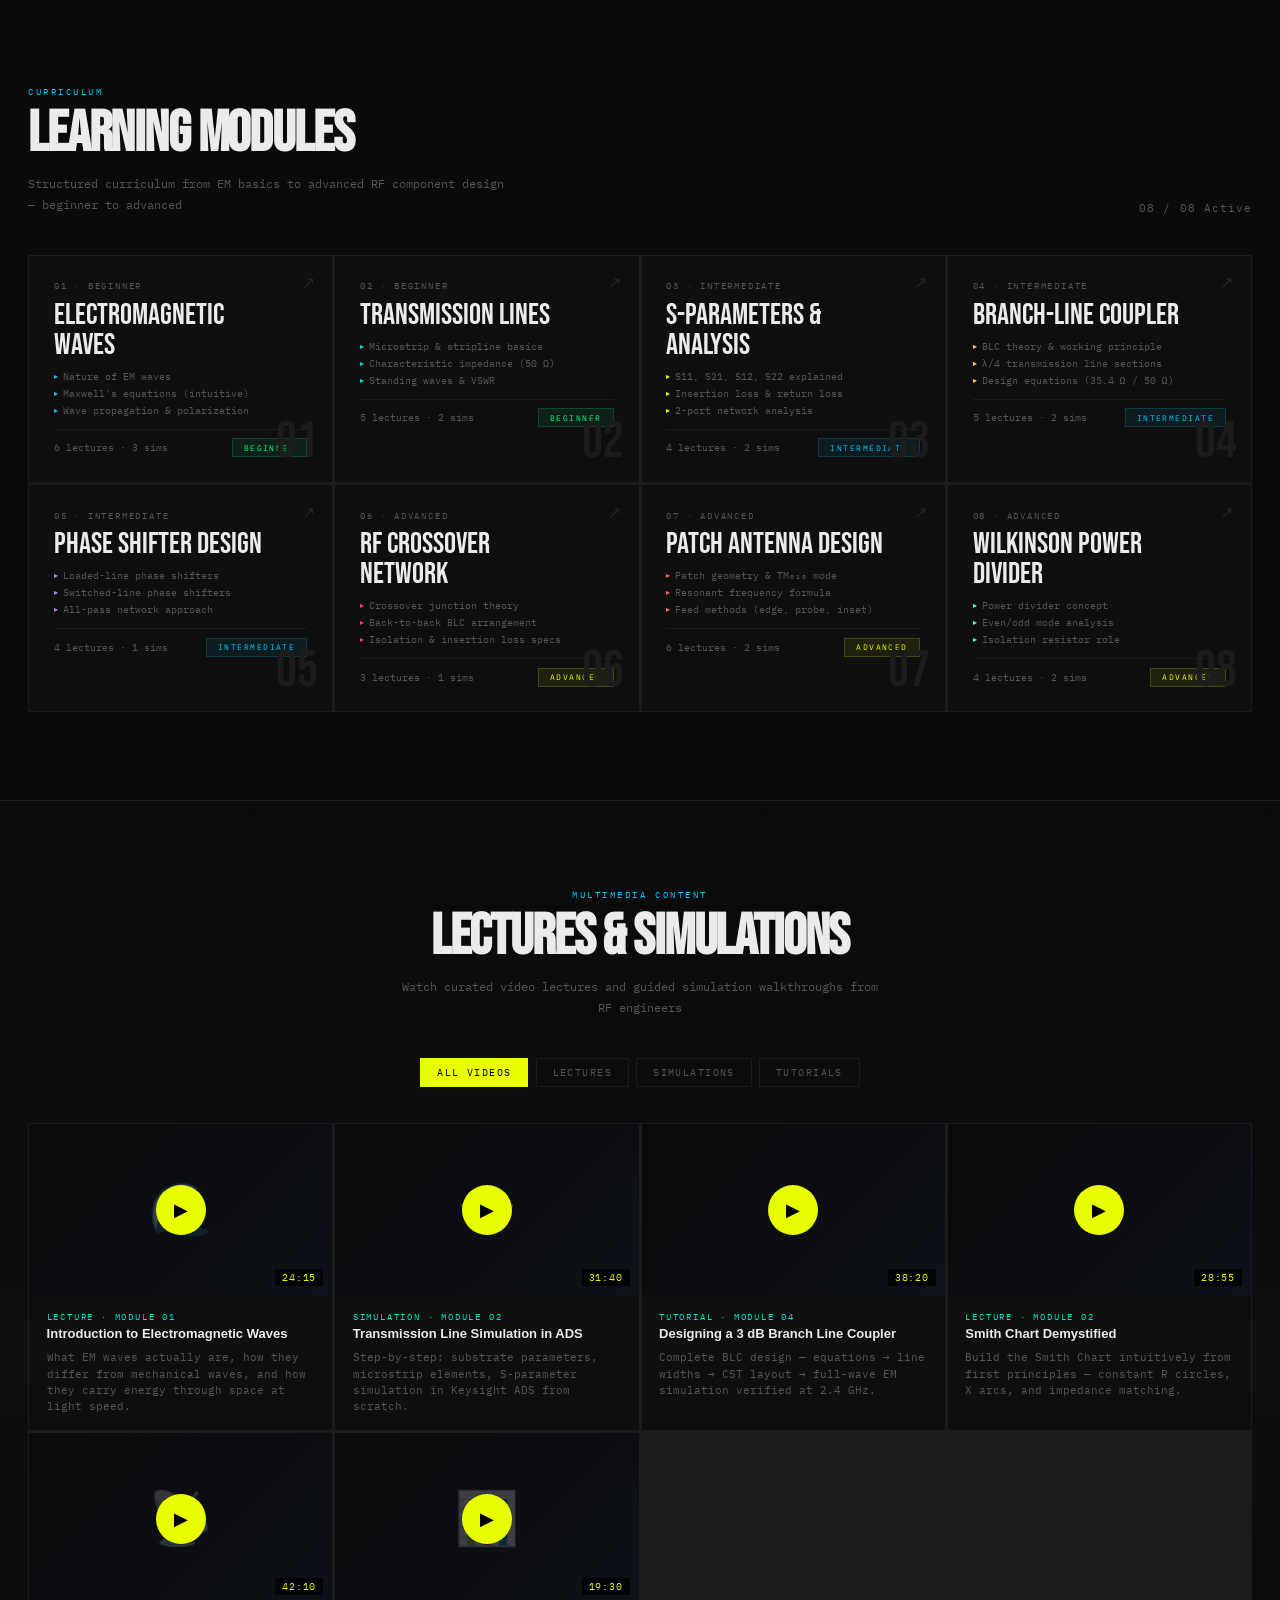
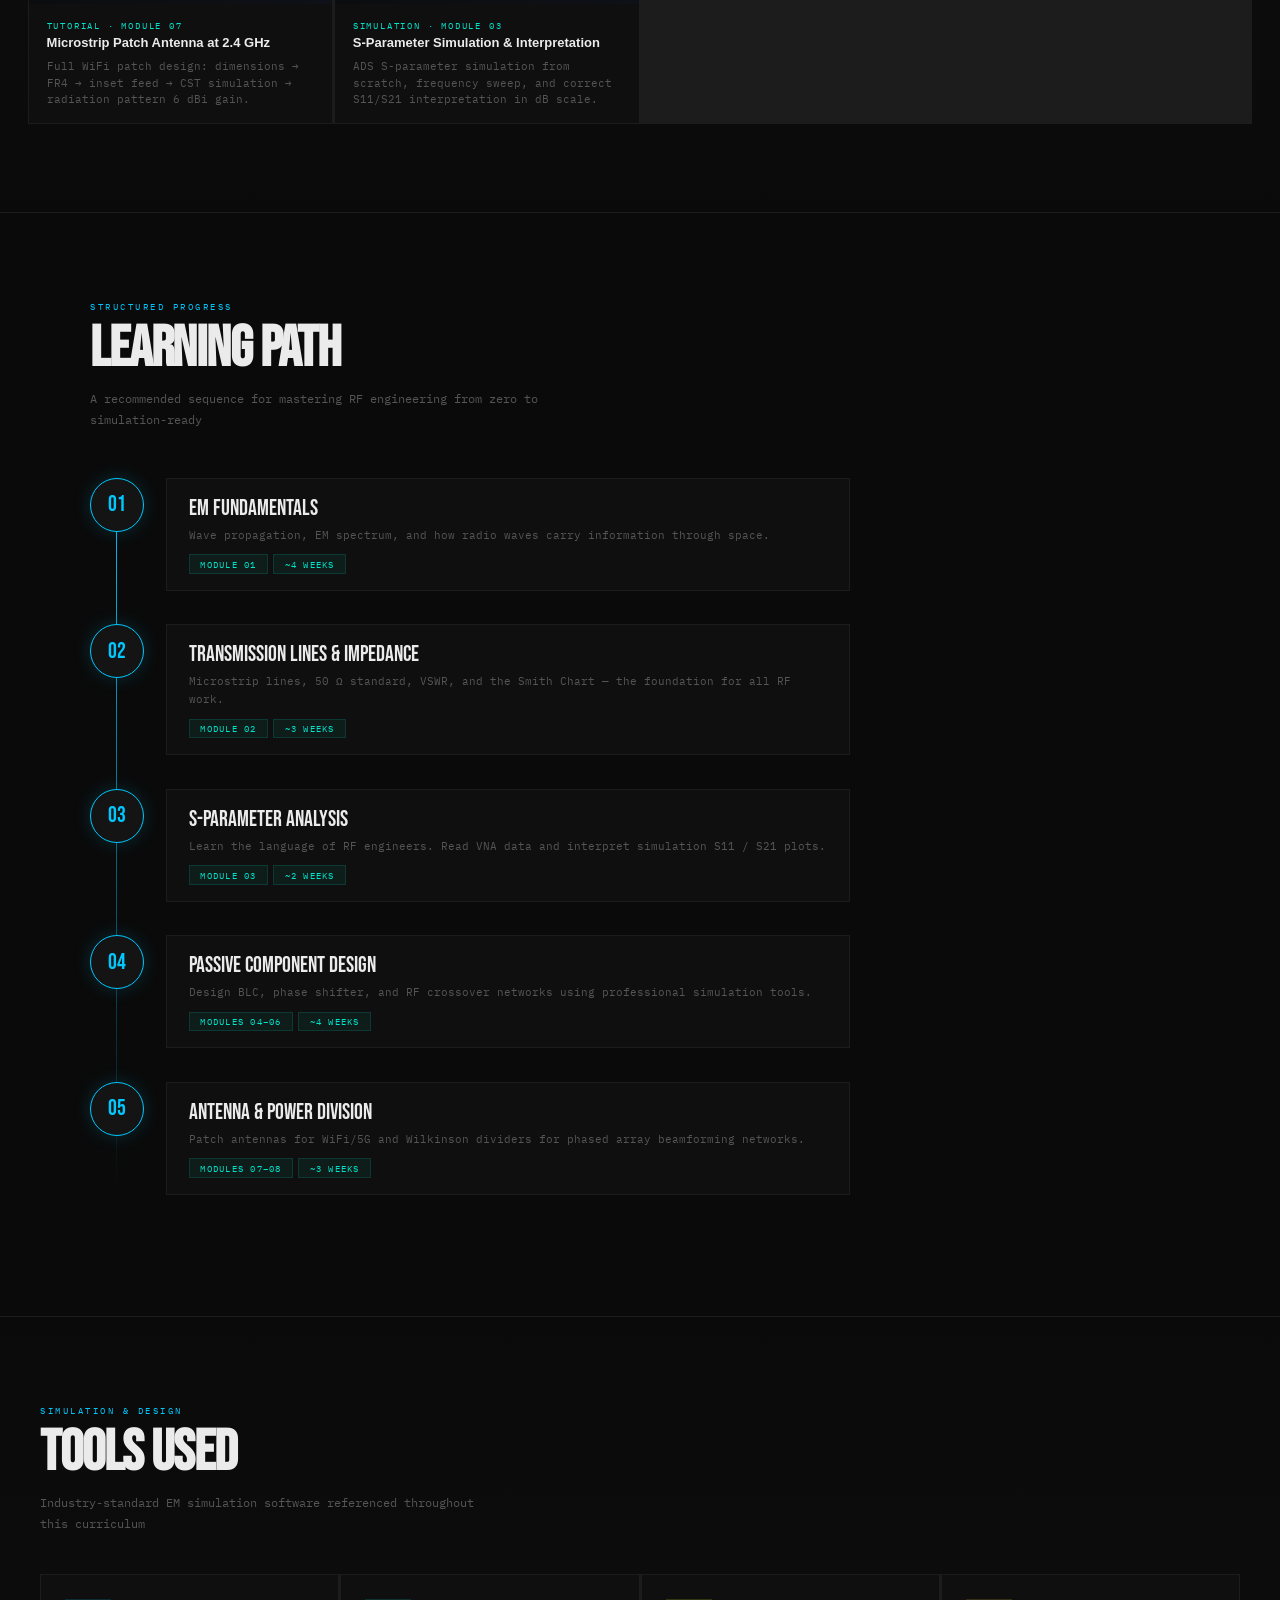
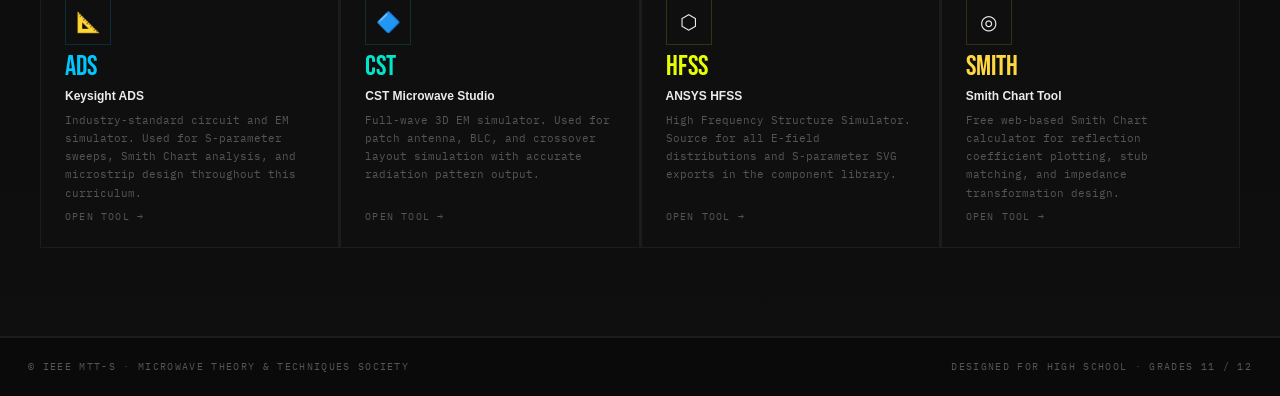
==== commit f85635ed: "Add files via upload" ====
--- a/index.html
+++ b/index.html
@@ -1,361 +1,324 @@
 <!DOCTYPE html>
 <html lang="en">
 <head>
-  <meta charset="UTF-8"/>
-  <meta name="viewport" content="width=device-width, initial-scale=1.0"/>
-  <title>IEEE MTT-S · RF Learning Hub</title>
-
-  <!-- Google Fonts -->
-  <link rel="preconnect" href="https://fonts.googleapis.com"/>
-  <link rel="preconnect" href="https://fonts.gstatic.com" crossorigin/>
-  <link href="https://fonts.googleapis.com/css2?family=Bebas+Neue&family=IBM+Plex+Mono:ital,wght@0,300;0,400;0,500;1,300&family=Syne:wght@400;700;800&display=swap" rel="stylesheet"/>
-
-  <!-- Stylesheet -->
-  <link rel="stylesheet" href="styles.css"/>
+<meta charset="UTF-8"/>
+<meta name="viewport" content="width=device-width, initial-scale=1.0"/>
+<title>IEEE MTT-S · RF Learning Hub</title>
+<link rel="preconnect" href="https://fonts.googleapis.com"/>
+<link rel="preconnect" href="https://fonts.gstatic.com" crossorigin/>
+<link href="https://fonts.googleapis.com/css2?family=Bebas+Neue&family=IBM+Plex+Mono:ital,wght@0,300;0,400;0,500;1,300&family=Syne:wght@400;700;800&display=swap" rel="stylesheet"/>
+<link rel="stylesheet" href="styles.css"/>
 </head>
 <body>
 
-  <!-- ══ CUSTOM CURSOR ════════════════════════════════════════════════════════ -->
-  <div class="cd" id="cursor-dot"></div>
-  <div class="cr" id="cursor-ring"></div>
-
-  <!-- ══ NAV ══════════════════════════════════════════════════════════════════ -->
-  <nav id="navbar" style="position:fixed;top:0;left:0;right:0;z-index:200;padding:0 1.75rem;height:58px;
-                           display:flex;align-items:center;justify-content:space-between;
-                           background:transparent;border-bottom:1px solid transparent;
-                           transition:background .4s,border-color .4s">
-
-    <!-- Logo -->
-    <div style="display:flex;align-items:center;gap:.7rem">
-      <div style="width:28px;height:28px;background:var(--ac);display:flex;align-items:center;justify-content:center;flex-shrink:0">
-        <span style="font-family:var(--fd);font-size:13px;color:#000">RF</span>
-      </div>
+<div class="cd" id="cd"></div>
+<div class="cr" id="cr"></div>
+
+<nav id="nav">
+  <div style="display:flex;align-items:center;gap:.7rem">
+    <div style="width:28px;height:28px;background:var(--ac);display:flex;align-items:center;justify-content:center;flex-shrink:0">
+      <span style="font-family:var(--fd);font-size:13px;color:#000">RF</span>
+    </div>
+    <div>
+      <div style="font-family:var(--fm);font-size:9.5px;letter-spacing:.2em;text-transform:uppercase;line-height:1.2;color:var(--cy)">IEEE MTT-S</div>
+      <div style="font-family:var(--fm);font-size:7.5px;color:var(--mu);letter-spacing:.12em;text-transform:uppercase">RF Learning Hub</div>
+    </div>
+  </div>
+  <div style="display:flex;align-items:center;gap:1.2rem;flex-wrap:wrap">
+    <a href="#about" class="nav-link">About</a>
+    <a href="#modules" class="nav-link">Modules</a>
+    <a href="#videos" class="nav-link">Videos</a>
+    <a href="#tools" class="nav-link">Tools</a>
+    <a href="#modules" class="nav-cta">Start Learning →</a>
+  </div>
+</nav>
+
+<section id="home" style="min-height:100vh;display:flex;flex-direction:column;align-items:center;justify-content:center;padding-top:110px;padding-bottom:80px;padding-left:1.75rem;padding-right:1.75rem;border-bottom:1px solid var(--b1);position:relative;overflow:hidden;text-align:center">
+  <div style="position:absolute;inset:0;background-image:linear-gradient(var(--b1) 1px,transparent 1px),linear-gradient(90deg,var(--b1) 1px,transparent 1px);background-size:68px 68px;opacity:.22;pointer-events:none"></div>
+  <div class="orb orb1"></div><div class="orb orb2"></div><div class="orb orb3"></div>
+  <div style="position:relative;z-index:1;max-width:1100px;margin:0 auto">
+    <div class="au" style="animation-delay:.05s;display:flex;justify-content:center;margin-bottom:0">
+      <div class="hbadge"><span class="bdot"></span>IEEE MTT-S · Student Branch Chapter · Grades 11 / 12 · Open Access</div>
+    </div>
+    <h1 class="au" style="animation-delay:.12s;font-family:var(--fd);font-size:clamp(60px,12vw,172px);line-height:.86;letter-spacing:-.025em;text-transform:uppercase;margin-bottom:1.5rem">
+      Radio<br/>
+      <span style="-webkit-text-fill-color:transparent;-webkit-background-clip:text;background-clip:text;background-image:linear-gradient(90deg,var(--cy),var(--tl),var(--ac));display:inline-block">Frequency</span><br/>
+      Fundamentals
+    </h1>
+    <p class="au" style="animation-delay:.22s;font-family:var(--fm);font-size:12.5px;color:var(--mu2);line-height:1.85;max-width:500px;margin:0 auto 2.2rem">
+      Eight core RF &amp; microwave modules. Zero prior knowledge required. Physical intuition first — then equations and HFSS simulation data.
+    </p>
+    <div class="au" style="animation-delay:.3s;display:flex;gap:1rem;justify-content:center;flex-wrap:wrap;margin-bottom:3.5rem">
+      <a href="#modules" style="background:linear-gradient(135deg,#006699,var(--cy));color:white;padding:.78rem 1.85rem;font-family:var(--fm);font-size:12px;font-weight:600;letter-spacing:.12em;text-transform:uppercase;cursor:none;box-shadow:0 4px 24px rgba(0,200,255,0.25);text-decoration:none">Explore Modules →</a>
+      <a href="#videos" style="background:transparent;color:var(--cy);border:1px solid rgba(0,200,255,0.38);padding:.78rem 1.85rem;font-family:var(--fm);font-size:12px;letter-spacing:.12em;text-transform:uppercase;cursor:none;text-decoration:none">Watch Lectures</a>
+    </div>
+    <div class="au" style="animation-delay:.38s;display:flex;gap:2.5rem;justify-content:center;flex-wrap:wrap">
+      <div style="text-align:center"><div style="font-family:var(--fd);font-size:clamp(1.7rem,3vw,2.4rem);color:var(--cy)">08</div><div style="font-family:var(--fm);font-size:9px;color:var(--mu);letter-spacing:.15em;text-transform:uppercase;margin-top:3px">Modules</div></div>
+      <div style="text-align:center"><div style="font-family:var(--fd);font-size:clamp(1.7rem,3vw,2.4rem);color:var(--cy)">06</div><div style="font-family:var(--fm);font-size:9px;color:var(--mu);letter-spacing:.15em;text-transform:uppercase;margin-top:3px">Video Lectures</div></div>
+      <div style="text-align:center"><div style="font-family:var(--fd);font-size:clamp(1.7rem,3vw,2.4rem);color:var(--cy)">4+</div><div style="font-family:var(--fm);font-size:9px;color:var(--mu);letter-spacing:.15em;text-transform:uppercase;margin-top:3px">Sim Tools</div></div>
+      <div style="text-align:center"><div style="font-family:var(--fd);font-size:clamp(1.7rem,3vw,2.4rem);color:var(--cy)">Free</div><div style="font-family:var(--fm);font-size:9px;color:var(--mu);letter-spacing:.15em;text-transform:uppercase;margin-top:3px">Open Access</div></div>
+    </div>
+  </div>
+</section>
+
+<div class="tk">
+  <div class="tt" id="ticker"></div>
+</div>
+
+<section id="about" style="padding:5.5rem 1.75rem;border-bottom:1px solid var(--b1);background:linear-gradient(180deg,var(--bg) 0%,var(--s1) 100%)">
+  <div style="max-width:1200px;margin:0 auto" class="about-grid">
+    <div style="display:flex;justify-content:center">
+      <div style="width:280px;height:280px;filter:drop-shadow(0 0 20px rgba(0,200,255,0.16))">
+        <svg viewBox="0 0 320 320" fill="none" xmlns="http://www.w3.org/2000/svg" style="width:100%;height:100%">
+          <circle cx="160" cy="160" r="145" stroke="#1e1e1e" stroke-width="1"/>
+          <circle cx="160" cy="160" r="100" stroke="#00c8ff" stroke-width="0.4" stroke-opacity="0.15" stroke-dasharray="4 4"/>
+          <circle cx="160" cy="160" r="55" stroke="#00c8ff" stroke-width="0.4" stroke-opacity="0.2" stroke-dasharray="2 3"/>
+          <line x1="160" y1="160" x2="160" y2="45" stroke="#1c1c1c" stroke-width="2"/>
+          <line x1="160" y1="160" x2="280" y2="160" stroke="#1c1c1c" stroke-width="2"/>
+          <line x1="160" y1="160" x2="160" y2="275" stroke="#1c1c1c" stroke-width="2"/>
+          <line x1="160" y1="160" x2="40" y2="160" stroke="#1c1c1c" stroke-width="2"/>
+          <rect x="145" y="145" width="30" height="30" fill="#0a0a0a" stroke="#00c8ff" stroke-width="1" rx="1"/>
+          <text x="160" y="164" text-anchor="middle" fill="#00c8ff" font-size="7.5" font-family="monospace">PORT</text>
+          <text x="152" y="28" fill="#00c8ff" font-size="9" font-family="monospace" opacity="0.6">S₁₁</text>
+          <text x="283" y="155" fill="#00c8ff" font-size="9" font-family="monospace" opacity="0.6">S₂₁</text>
+          <text x="152" y="295" fill="#00c8ff" font-size="9" font-family="monospace" opacity="0.6">S₁₂</text>
+          <text x="14" y="155" fill="#00c8ff" font-size="9" font-family="monospace" opacity="0.6">S₂₂</text>
+          <g>
+            <circle cx="160" cy="45" r="10" fill="#0a0a0a" stroke="#00c8ff" stroke-width="0.9"/>
+            <text x="160" y="48.5" text-anchor="middle" fill="#00c8ff" font-size="7" font-family="monospace">1</text>
+            <circle cx="160" cy="45" r="14" fill="none" stroke="#00c8ff" stroke-width="0.5" stroke-opacity="0.25"><animate attributeName="r" values="10;18;10" dur="1.6s" repeatCount="indefinite"/><animate attributeName="stroke-opacity" values="0.25;0;0.25" dur="1.6s" repeatCount="indefinite"/></circle>
+          </g>
+          <g>
+            <circle cx="280" cy="160" r="10" fill="#0a0a0a" stroke="#00c8ff" stroke-width="0.9"/>
+            <text x="280" y="163.5" text-anchor="middle" fill="#00c8ff" font-size="7" font-family="monospace">2</text>
+            <circle cx="280" cy="160" r="14" fill="none" stroke="#00c8ff" stroke-width="0.5" stroke-opacity="0.25"><animate attributeName="r" values="10;18;10" dur="2.0s" repeatCount="indefinite"/><animate attributeName="stroke-opacity" values="0.25;0;0.25" dur="2.0s" repeatCount="indefinite"/></circle>
+          </g>
+          <g>
+            <circle cx="160" cy="275" r="10" fill="#0a0a0a" stroke="#00c8ff" stroke-width="0.9"/>
+            <text x="160" y="278.5" text-anchor="middle" fill="#00c8ff" font-size="7" font-family="monospace">3</text>
+            <circle cx="160" cy="275" r="14" fill="none" stroke="#00c8ff" stroke-width="0.5" stroke-opacity="0.25"><animate attributeName="r" values="10;18;10" dur="2.4s" repeatCount="indefinite"/><animate attributeName="stroke-opacity" values="0.25;0;0.25" dur="2.4s" repeatCount="indefinite"/></circle>
+          </g>
+          <g>
+            <circle cx="40" cy="160" r="10" fill="#0a0a0a" stroke="#00c8ff" stroke-width="0.9"/>
+            <text x="40" y="163.5" text-anchor="middle" fill="#00c8ff" font-size="7" font-family="monospace">4</text>
+            <circle cx="40" cy="160" r="14" fill="none" stroke="#00c8ff" stroke-width="0.5" stroke-opacity="0.25"><animate attributeName="r" values="10;18;10" dur="2.8s" repeatCount="indefinite"/><animate attributeName="stroke-opacity" values="0.25;0;0.25" dur="2.8s" repeatCount="indefinite"/></circle>
+          </g>
+          <path d="M 58 218 Q 100 198 130 218 Q 160 238 190 218 Q 222 198 262 218" fill="none" stroke="#e8ff00" stroke-width="1" stroke-opacity="0.35" stroke-dasharray="3 3"/>
+          <text x="160" y="248" text-anchor="middle" fill="#e8ff00" font-size="7.5" font-family="monospace" opacity="0.45">300 MHz — 300 GHz</text>
+        </svg>
+      </div>
+    </div>
+    <div>
+      <div style="font-family:var(--fm);font-size:9px;letter-spacing:.28em;text-transform:uppercase;color:var(--cy);margin-bottom:.6rem">About This Platform</div>
+      <h2 style="font-family:var(--fd);font-size:clamp(30px,4vw,50px);text-transform:uppercase;line-height:1;letter-spacing:-.02em;margin-bottom:1rem">
+        Welcome to <span style="color:var(--cy)">IEEE MTT-S</span><br/>RF Learning Hub
+      </h2>
+      <p style="font-family:var(--fm);font-size:12px;color:var(--mu2);line-height:1.85;margin-bottom:.85rem">
+        The IEEE Microwave Theory and Techniques Society Student Branch Chapter presents a dedicated e-learning platform designed especially for Class 11 and 12 students curious about Radio Frequency and Microwave Engineering.
+      </p>
+      <div class="hl-bar">
+        This platform bridges the gap between school-level physics and professional RF engineering — no prior background required. Every concept is explained from first principles.
+      </div>
+      <p style="font-family:var(--fm);font-size:12px;color:var(--mu2);line-height:1.85;margin-bottom:1.3rem">
+        From EM waves to designing real-world RF components like Branch Line Couplers, Phase Shifters, and Patch Antennas — structured lectures, visualizations, and simulation guides for high school learners.
+      </p>
+      <div style="display:flex;flex-wrap:wrap;gap:6px">
+        <span class="pill">Class 11 &amp; 12</span><span class="pill">RF Fundamentals</span><span class="pill">Microwave Design</span><span class="pill">Free Resource</span><span class="pill">IEEE Certified</span>
+      </div>
+    </div>
+  </div>
+</section>
+
+<section id="modules" style="padding:5.5rem 1.75rem;border-bottom:1px solid var(--b1)">
+  <div style="max-width:1300px;margin:0 auto">
+    <div style="display:flex;justify-content:space-between;align-items:flex-end;margin-bottom:2.5rem;flex-wrap:wrap;gap:1rem">
       <div>
-        <div style="font-family:var(--fm);font-size:9.5px;letter-spacing:.2em;text-transform:uppercase;line-height:1.2;color:var(--cy)">IEEE MTT-S</div>
-        <div style="font-family:var(--fm);font-size:7.5px;color:var(--mu);letter-spacing:.12em;text-transform:uppercase">RF Learning Hub</div>
-      </div>
-    </div>
-
-    <!-- Links -->
-    <div style="display:flex;align-items:center;gap:1.2rem;flex-wrap:wrap">
-      <span onclick="scrollTo('about')"   class="navlink" style="font-family:var(--fm);font-size:9.5px;color:var(--mu);letter-spacing:.14em;text-transform:uppercase;cursor:none;transition:color .2s" onmouseenter="hoverOn()" onmouseleave="hoverOff()">About</span>
-      <span onclick="scrollTo('modules')" class="navlink" style="font-family:var(--fm);font-size:9.5px;color:var(--mu);letter-spacing:.14em;text-transform:uppercase;cursor:none;transition:color .2s" onmouseenter="hoverOn()" onmouseleave="hoverOff()">Modules</span>
-      <span onclick="scrollTo('videos')"  class="navlink" style="font-family:var(--fm);font-size:9.5px;color:var(--mu);letter-spacing:.14em;text-transform:uppercase;cursor:none;transition:color .2s" onmouseenter="hoverOn()" onmouseleave="hoverOff()">Videos</span>
-      <span onclick="scrollTo('tools')"   class="navlink" style="font-family:var(--fm);font-size:9.5px;color:var(--mu);letter-spacing:.14em;text-transform:uppercase;cursor:none;transition:color .2s" onmouseenter="hoverOn()" onmouseleave="hoverOff()">Tools</span>
-      <div onclick="scrollTo('modules')" onmouseenter="hoverOn()" onmouseleave="hoverOff()"
-           style="border:1px solid var(--ac);padding:.32rem .85rem;font-family:var(--fm);font-size:9.5px;color:var(--ac);letter-spacing:.14em;text-transform:uppercase;cursor:none">
-        Start Learning →
-      </div>
-    </div>
-  </nav>
-
-  <!-- ══ HERO ═════════════════════════════════════════════════════════════════ -->
-  <section id="home" style="min-height:100vh;display:flex;flex-direction:column;align-items:center;justify-content:center;
-                              padding:110px 1.75rem 80px;border-bottom:1px solid var(--b1);
-                              position:relative;overflow:hidden;text-align:center">
-
-    <!-- Grid background -->
-    <div style="position:absolute;inset:0;
-                background-image:linear-gradient(var(--b1) 1px,transparent 1px),linear-gradient(90deg,var(--b1) 1px,transparent 1px);
-                background-size:68px 68px;opacity:.22;pointer-events:none"></div>
-
-    <!-- Animated orbs -->
-    <div class="orb orb1"></div>
-    <div class="orb orb2"></div>
-    <div class="orb orb3"></div>
-
-    <div style="position:relative;z-index:1;max-width:1100px;margin:0 auto">
-
-      <!-- Badge -->
-      <div class="au" style="animation-delay:.05s;display:flex;justify-content:center;margin-bottom:0">
-        <div class="hbadge">
-          <span class="bdot"></span>
-          IEEE MTT-S · Student Branch Chapter · Grades 11 / 12 · Open Access
+        <div style="font-family:var(--fm);font-size:9px;letter-spacing:.28em;text-transform:uppercase;color:var(--cy);margin-bottom:.5rem">Curriculum</div>
+        <h2 style="font-family:var(--fd);font-size:clamp(34px,5vw,58px);text-transform:uppercase;line-height:1;letter-spacing:-.02em;margin-bottom:.6rem">Learning Modules</h2>
+        <p style="font-family:var(--fm);font-size:12px;color:var(--mu);line-height:1.75;max-width:480px">Structured curriculum from EM basics to advanced RF component design — beginner to advanced</p>
+      </div>
+      <div style="font-family:var(--fm);font-size:10.5px;color:var(--mu);letter-spacing:.1em">08 / 08 Active</div>
+    </div>
+    <div class="modules-grid" id="modules-grid"></div>
+  </div>
+</section>
+
+<section id="videos" style="padding:5.5rem 1.75rem;border-bottom:1px solid var(--b1);background:linear-gradient(180deg,var(--bg) 0%,var(--s1) 55%,var(--bg) 100%)">
+  <div style="max-width:1300px;margin:0 auto">
+    <div style="text-align:center;margin-bottom:2.5rem">
+      <div style="font-family:var(--fm);font-size:9px;letter-spacing:.28em;text-transform:uppercase;color:var(--cy);margin-bottom:.5rem">Multimedia Content</div>
+      <h2 style="font-family:var(--fd);font-size:clamp(34px,5vw,58px);text-transform:uppercase;line-height:1;letter-spacing:-.02em;margin-bottom:.6rem">Lectures &amp; Simulations</h2>
+      <p style="font-family:var(--fm);font-size:12px;color:var(--mu);line-height:1.75;max-width:480px;margin:0 auto">Watch curated video lectures and guided simulation walkthroughs from RF engineers</p>
+    </div>
+    <div style="display:flex;gap:.45rem;justify-content:center;margin-bottom:2.25rem;flex-wrap:wrap">
+      <button class="ftab on" data-filter="all">All Videos</button>
+      <button class="ftab" data-filter="lecture">Lectures</button>
+      <button class="ftab" data-filter="simulation">Simulations</button>
+      <button class="ftab" data-filter="tutorial">Tutorials</button>
+    </div>
+    <div class="videos-grid" id="videos-grid"></div>
+  </div>
+</section>
+
+<section id="path" style="padding:5.5rem 1.75rem;border-bottom:1px solid var(--b1)">
+  <div style="max-width:1100px;margin:0 auto">
+    <div style="margin-bottom:3rem">
+      <div style="font-family:var(--fm);font-size:9px;letter-spacing:.28em;text-transform:uppercase;color:var(--cy);margin-bottom:.5rem">Structured Progress</div>
+      <h2 style="font-family:var(--fd);font-size:clamp(34px,5vw,58px);text-transform:uppercase;line-height:1;letter-spacing:-.02em;margin-bottom:.6rem">Learning Path</h2>
+      <p style="font-family:var(--fm);font-size:12px;color:var(--mu);line-height:1.75;max-width:460px">A recommended sequence for mastering RF engineering from zero to simulation-ready</p>
+    </div>
+    <div style="max-width:760px;position:relative">
+      <div style="position:absolute;left:26px;top:0;bottom:0;width:1px;background:linear-gradient(180deg,var(--cy),transparent)"></div>
+      <div id="path-steps"></div>
+    </div>
+  </div>
+</section>
+
+<section id="tools" style="padding:5.5rem 1.75rem;border-bottom:1px solid var(--b1);background:linear-gradient(180deg,var(--bg),var(--s1))">
+  <div style="max-width:1200px;margin:0 auto">
+    <div style="margin-bottom:2.5rem">
+      <div style="font-family:var(--fm);font-size:9px;letter-spacing:.28em;text-transform:uppercase;color:var(--cy);margin-bottom:.5rem">Simulation &amp; Design</div>
+      <h2 style="font-family:var(--fd);font-size:clamp(34px,5vw,58px);text-transform:uppercase;line-height:1;letter-spacing:-.02em;margin-bottom:.6rem">Tools Used</h2>
+      <p style="font-family:var(--fm);font-size:12px;color:var(--mu);line-height:1.75;max-width:450px">Industry-standard EM simulation software referenced throughout this curriculum</p>
+    </div>
+    <div class="tools-grid" id="tools-grid"></div>
+  </div>
+</section>
+
+<footer style="border-top:1px solid var(--b1);padding:1.4rem 1.75rem;display:flex;justify-content:space-between;flex-wrap:wrap;gap:1rem">
+  <div style="font-family:var(--fm);font-size:9.5px;color:var(--mu);letter-spacing:.14em;text-transform:uppercase">© IEEE MTT-S · Microwave Theory &amp; Techniques Society</div>
+  <div style="font-family:var(--fm);font-size:9.5px;color:var(--mu);letter-spacing:.14em;text-transform:uppercase">Designed for High School · Grades 11 / 12</div>
+</footer>
+
+<div class="mo" id="modal" aria-modal="true" role="dialog">
+  <div class="mp" id="modal-panel">
+    <div class="mva" style="background:linear-gradient(135deg,#0a0a0a,#0e1218)">
+      <div style="position:absolute;inset:0;background-image:linear-gradient(var(--b1) 1px,transparent 1px),linear-gradient(90deg,var(--b1) 1px,transparent 1px);background-size:38px 38px;opacity:.25"></div>
+      <div class="mvai">
+        <div id="modal-icon" style="font-size:52px;opacity:.15;position:relative;z-index:0"></div>
+        <div class="mbp">▶</div>
+        <div id="modal-play-label" style="font-family:var(--fm);font-size:9.5px;color:var(--mu);letter-spacing:.14em;text-transform:uppercase;position:relative;z-index:1"></div>
+      </div>
+      <div id="modal-color-bar" style="position:absolute;bottom:0;left:0;right:0;height:2px"></div>
+    </div>
+    <div style="padding:1.2rem 1.75rem;border-bottom:1px solid var(--b1);display:flex;align-items:center;justify-content:space-between;gap:1rem;flex-shrink:0">
+      <div>
+        <div id="modal-sub" style="font-family:var(--fm);font-size:8.5px;letter-spacing:.25em;color:var(--mu);text-transform:uppercase;margin-bottom:.2rem"></div>
+        <h2 id="modal-title" style="font-family:var(--fd);font-size:clamp(30px,5vw,54px);text-transform:uppercase;line-height:.92;letter-spacing:-.02em"></h2>
+      </div>
+      <button class="cx" id="modal-close">✕</button>
+    </div>
+    <div style="padding:.82rem 1.75rem;border-bottom:1px solid var(--b1);flex-shrink:0">
+      <div class="mtr">
+        <button class="mtb on" data-tab="layman">🧠 Analogy</button>
+        <button class="mtb" data-tab="theory">⚗️ Theory</button>
+        <button class="mtb" data-tab="simulation">📊 Simulation</button>
+      </div>
+    </div>
+    <div class="ms">
+      <div style="padding:1.75rem">
+        <div id="tab-layman" class="tab-content active ai">
+          <div class="sl">Physical Intuition — No Math Required</div>
+          <h3 id="layman-title" style="font-family:var(--fd);font-size:clamp(24px,3.5vw,40px);text-transform:uppercase;line-height:1;letter-spacing:-.01em;margin-bottom:.9rem"></h3>
+          <p id="layman-desc" style="font-family:var(--fm);font-size:12px;color:#bcbcbc;line-height:1.88;margin-bottom:.5rem"></p>
+          <div class="an">
+            <div style="font-size:8.5px;letter-spacing:.25em;text-transform:uppercase;opacity:.5;margin-bottom:.3rem">Topics In This Module</div>
+            <div id="layman-topics"></div>
+          </div>
+          <div style="margin-top:1.75rem">
+            <div class="sl">Frequency Response Preview</div>
+            <div id="freq-viz-container"></div>
+            <div style="display:flex;justify-content:space-between;margin-top:.32rem;font-family:monospace;font-size:8.5px;color:var(--mu)">
+              <span>Low →</span><span>f₀ (resonance)</span><span>← High</span>
+            </div>
+          </div>
+          <div style="margin-top:1.75rem" class="modal-meta-grid">
+            <div style="background:var(--s2);padding:.8rem 1.05rem"><div style="font-family:var(--fm);font-size:8.5px;color:var(--mu);letter-spacing:.18em;text-transform:uppercase;margin-bottom:.22rem">Level</div><div id="meta-level" style="font-family:'Syne',sans-serif;font-size:12.5px;font-weight:700"></div></div>
+            <div style="background:var(--s2);padding:.8rem 1.05rem"><div style="font-family:var(--fm);font-size:8.5px;color:var(--mu);letter-spacing:.18em;text-transform:uppercase;margin-bottom:.22rem">Module</div><div id="meta-module" style="font-family:'Syne',sans-serif;font-size:12.5px;font-weight:700"></div></div>
+            <div style="background:var(--s2);padding:.8rem 1.05rem"><div style="font-family:var(--fm);font-size:8.5px;color:var(--mu);letter-spacing:.18em;text-transform:uppercase;margin-bottom:.22rem">Lectures</div><div id="meta-lectures" style="font-family:'Syne',sans-serif;font-size:12.5px;font-weight:700"></div></div>
+            <div style="background:var(--s2);padding:.8rem 1.05rem"><div style="font-family:var(--fm);font-size:8.5px;color:var(--mu);letter-spacing:.18em;text-transform:uppercase;margin-bottom:.22rem">Simulations</div><div id="meta-sims" style="font-family:'Syne',sans-serif;font-size:12.5px;font-weight:700"></div></div>
+          </div>
         </div>
-      </div>
-
-      <!-- Headline -->
-      <h1 class="au" style="animation-delay:.12s;font-family:var(--fd);font-size:clamp(60px,12vw,172px);
-                              line-height:.86;letter-spacing:-.025em;text-transform:uppercase;margin-bottom:1.5rem">
-        Radio<br/>
-        <span style="-webkit-text-fill-color:transparent;-webkit-background-clip:text;background-clip:text;
-                     background-image:linear-gradient(90deg,var(--cy),var(--tl),var(--ac));display:inline-block">Frequency</span><br/>
-        Fundamentals
-      </h1>
-
-      <!-- Subheading -->
-      <p class="au" style="animation-delay:.22s;font-family:var(--fm);font-size:12.5px;color:var(--mu2);
-                             line-height:1.85;max-width:500px;margin:0 auto 2.2rem">
-        Eight core RF &amp; microwave modules. Zero prior knowledge required.
-        Physical intuition first — then equations and HFSS simulation data.
-      </p>
-
-      <!-- CTAs -->
-      <div class="au" style="animation-delay:.3s;display:flex;gap:1rem;justify-content:center;flex-wrap:wrap;margin-bottom:3.5rem">
-        <div onclick="scrollTo('modules')" onmouseenter="hoverOn()" onmouseleave="hoverOff()"
-             style="background:linear-gradient(135deg,#006699,var(--cy));color:white;padding:.78rem 1.85rem;
-                    font-family:var(--fm);font-size:12px;font-weight:600;letter-spacing:.12em;text-transform:uppercase;
-                    cursor:none;box-shadow:0 4px 24px rgba(0,200,255,.25);transition:all .25s">
-          Explore Modules →
+
+        <div id="tab-theory" class="tab-content ai">
+          <div class="sl">Engineering Theory</div>
+          <h3 style="font-family:var(--fd);font-size:clamp(22px,3.5vw,38px);text-transform:uppercase;line-height:1;margin-bottom:.9rem">Technical Deep-Dive</h3>
+          <p style="font-family:var(--fm);font-size:12px;color:#bcbcbc;line-height:1.88">Full theoretical treatment begins with fundamental EM principles and builds to circuit-level analysis. Design equations are derived and verified through simulation at the standard 50 Ω reference impedance.</p>
+          <div style="margin-top:1.5rem">
+            <div class="sl">Key Equations</div>
+            <div class="eq">Design frequency: 2.4 GHz (WiFi / ISM band)</div>
+            <div class="eq">Z₀ = 50 Ω (universal RF reference impedance)</div>
+            <div class="eq">λ/4 section: electrical length = 90° at f₀</div>
+            <div class="eq">S-matrix satisfies [S]ᵀ = [S] (reciprocal)</div>
+          </div>
+          <div style="margin-top:1.5rem">
+            <div class="sl">Design Parameters</div>
+            <div id="theory-topics"></div>
+          </div>
+          <div style="margin-top:1.5rem">
+            <div class="sl">Next.js Image Injection (Asset-Ready)</div>
+            <div class="cb"><span class="cm">// Lazy-loaded, optimized HFSS export</span>
+<span class="tg">&lt;Image</span>
+  <span class="at">src</span>={<span class="s" id="code-src"></span>}
+  <span class="at">alt</span>=<span class="s" id="code-alt"></span>
+  <span class="at">fill</span> <span class="at">priority</span> <span class="at">quality</span>={90}
+<span class="tg">/&gt;</span></div>
+          </div>
         </div>
-        <div onclick="scrollTo('videos')" onmouseenter="hoverOn()" onmouseleave="hoverOff()"
-             style="background:transparent;color:var(--cy);border:1px solid rgba(0,200,255,.38);padding:.78rem 1.85rem;
-                    font-family:var(--fm);font-size:12px;letter-spacing:.12em;text-transform:uppercase;cursor:none;transition:all .25s">
-          Watch Lectures
+
+        <div id="tab-simulation" class="tab-content ai">
+          <div class="sl">HFSS / CST Simulation Assets</div>
+          <h3 style="font-family:var(--fd);font-size:clamp(22px,3.5vw,38px);text-transform:uppercase;line-height:1;margin-bottom:1.2rem">Sim Results</h3>
+          <div id="patch-slider-container" style="display:none;margin-bottom:1.75rem">
+            <div class="sl">Interactive Geometry Tuner</div>
+            <div style="background:#0c0e13;border:1px solid #1a1a1a;padding:1.4rem">
+              <div style="font-family:monospace;font-size:9px;letter-spacing:0.2em;color:#3a3a3a;text-transform:uppercase;margin-bottom:1.1rem">◈ Interactive: Patch Length → Resonant Frequency</div>
+              <div style="display:flex;justify-content:space-between;align-items:flex-end;margin-bottom:1.25rem;flex-wrap:wrap;gap:1rem">
+                <div>
+                  <div style="font-family:monospace;font-size:9px;color:#3e3e3e;margin-bottom:0.15rem">Patch Length L</div>
+                  <div style="font-family:'Bebas Neue',sans-serif;font-size:46px;line-height:1;color:var(--patch-color,#FF6B6B)"><span id="patch-len-val">50</span><span style="font-size:18px;margin-left:3px;color:#444">mm</span></div>
+                </div>
+                <div style="text-align:right">
+                  <div style="font-family:monospace;font-size:9px;color:#3e3e3e;margin-bottom:0.15rem">Resonant fᵣ</div>
+                  <div style="font-family:'Bebas Neue',sans-serif;font-size:46px;line-height:1;color:var(--patch-color,#FF6B6B)"><span id="patch-freq-val">2.888</span><span style="font-size:18px;margin-left:3px;color:#444">GHz</span></div>
+                </div>
+              </div>
+              <input type="range" min="20" max="80" value="50" id="patch-slider" style="accent-color:var(--patch-color,#FF6B6B)"/>
+              <div style="display:flex;justify-content:space-between;font-family:monospace;font-size:8px;color:#333;margin-bottom:1.1rem">
+                <span>20mm — high freq</span><span>80mm — low freq</span>
+              </div>
+              <div style="height:40px;background:#08090c;border:1px solid #181818;position:relative;overflow:hidden">
+                <div id="patch-indicator" style="position:absolute;left:50%;top:0;bottom:0;width:2px;background:var(--patch-color,#FF6B6B);box-shadow:0 0 12px var(--patch-color,#FF6B6B);transition:left 0.12s ease"></div>
+                <div id="patch-bg-fill" style="position:absolute;left:0;top:0;bottom:0;width:50%;transition:width 0.12s ease"></div>
+                <div style="position:absolute;inset:0;display:flex;align-items:center;padding-left:1rem;font-family:monospace;font-size:9px;color:#252525;letter-spacing:0.08em">Resonance window · BW ≈ <span id="patch-bw">1.5</span>%</div>
+                <div style="position:absolute;right:0.7rem;top:50%;transform:translateY(-50%);font-family:monospace;font-size:10px;color:var(--patch-color,#FF6B6B)">←→</div>
+              </div>
+            </div>
+          </div>
+          <div class="sl">S-Parameter Plot (HFSS Export)</div>
+          <div class="assetph" style="height:180px"><div class="assetph-icon">📈</div><div style="font-family:monospace;font-size:9.5px;color:#3a3a3a;letter-spacing:.1em;text-align:center">S-Parameter Frequency Response</div><div id="sim-path1" style="font-family:monospace;font-size:8px;color:#252525;text-align:center"></div></div>
+          <div class="sim-inner-grid">
+            <div class="assetph" style="height:128px"><div class="assetph-icon">⚡</div><div style="font-family:monospace;font-size:9.5px;color:#3a3a3a;letter-spacing:.1em;text-align:center">E-Field Distribution</div><div id="sim-path2" style="font-family:monospace;font-size:8px;color:#252525;text-align:center"></div></div>
+            <div class="assetph" style="height:128px"><div class="assetph-icon">🔬</div><div style="font-family:monospace;font-size:9.5px;color:#3a3a3a;letter-spacing:.1em;text-align:center">PCB Photograph</div><div id="sim-path3" style="font-family:monospace;font-size:8px;color:#252525;text-align:center"></div></div>
+          </div>
+          <div style="margin-top:1.2rem;background:var(--s2);border:1px solid var(--b1);padding:.95rem;display:flex;gap:.8rem;align-items:flex-start">
+            <div style="color:var(--ac);font-size:15px;flex-shrink:0">◈</div>
+            <div>
+              <div style="font-family:var(--fm);font-size:9.5px;color:var(--ac);letter-spacing:.15em;text-transform:uppercase;margin-bottom:.25rem">Vercel Deployment Ready</div>
+              <div style="font-family:var(--fm);font-size:10.5px;color:var(--mu);line-height:1.7">Files in <span style="color:#ccc">/public/sim/</span> and <span style="color:#ccc">/public/real/</span> are auto-optimized by Next.js Image CDN. SVG served with long-cache headers.</div>
+            </div>
+          </div>
         </div>
       </div>
-
-      <!-- Stats -->
-      <div class="au" style="animation-delay:.38s;display:flex;gap:2.5rem;justify-content:center;flex-wrap:wrap">
-        <div style="text-align:center">
-          <div style="font-family:var(--fd);font-size:clamp(1.7rem,3vw,2.4rem);color:var(--cy)">08</div>
-          <div style="font-family:var(--fm);font-size:9px;color:var(--mu);letter-spacing:.15em;text-transform:uppercase;margin-top:3px">Modules</div>
-        </div>
-        <div style="text-align:center">
-          <div style="font-family:var(--fd);font-size:clamp(1.7rem,3vw,2.4rem);color:var(--cy)">06</div>
-          <div style="font-family:var(--fm);font-size:9px;color:var(--mu);letter-spacing:.15em;text-transform:uppercase;margin-top:3px">Video Lectures</div>
-        </div>
-        <div style="text-align:center">
-          <div style="font-family:var(--fd);font-size:clamp(1.7rem,3vw,2.4rem);color:var(--cy)">4+</div>
-          <div style="font-family:var(--fm);font-size:9px;color:var(--mu);letter-spacing:.15em;text-transform:uppercase;margin-top:3px">Sim Tools</div>
-        </div>
-        <div style="text-align:center">
-          <div style="font-family:var(--fd);font-size:clamp(1.7rem,3vw,2.4rem);color:var(--cy)">Free</div>
-          <div style="font-family:var(--fm);font-size:9px;color:var(--mu);letter-spacing:.15em;text-transform:uppercase;margin-top:3px">Open Access</div>
-        </div>
-      </div>
-
-    </div>
-  </section>
-
-  <!-- ══ TICKER ════════════════════════════════════════════════════════════════ -->
-  <div class="tk">
-    <div class="tt" id="ticker"></div>
-  </div>
-
-  <!-- ══ ABOUT ═════════════════════════════════════════════════════════════════ -->
-  <section id="about" style="padding:5.5rem 1.75rem;border-bottom:1px solid var(--b1);
-                               background:linear-gradient(180deg,var(--bg) 0%,var(--s1) 100%)">
-    <div style="max-width:1200px;margin:0 auto;display:grid;grid-template-columns:repeat(auto-fit,minmax(280px,1fr));
-                gap:3.5rem;align-items:center">
-
-      <!-- Animated RF Diagram SVG -->
-      <div style="display:flex;justify-content:center">
-        <div style="width:280px;height:280px;filter:drop-shadow(0 0 20px rgba(0,200,255,.16))">
-          <svg viewBox="0 0 320 320" fill="none" xmlns="http://www.w3.org/2000/svg" style="width:100%;height:100%">
-            <circle cx="160" cy="160" r="145" stroke="#1e1e1e" stroke-width="1"/>
-            <circle cx="160" cy="160" r="100" stroke="#00c8ff" stroke-width="0.4" stroke-opacity="0.15" stroke-dasharray="4 4"/>
-            <circle cx="160" cy="160" r="55"  stroke="#00c8ff" stroke-width="0.4" stroke-opacity="0.2"  stroke-dasharray="2 3"/>
-            <line x1="160" y1="160" x2="160" y2="45"  stroke="#1c1c1c" stroke-width="2"/>
-            <line x1="160" y1="160" x2="280" y2="160" stroke="#1c1c1c" stroke-width="2"/>
-            <line x1="160" y1="160" x2="160" y2="275" stroke="#1c1c1c" stroke-width="2"/>
-            <line x1="160" y1="160" x2="40"  y2="160" stroke="#1c1c1c" stroke-width="2"/>
-            <rect x="145" y="145" width="30" height="30" fill="#0a0a0a" stroke="#00c8ff" stroke-width="1" rx="1"/>
-            <text x="160" y="164" text-anchor="middle" fill="#00c8ff" font-size="7.5" font-family="monospace">PORT</text>
-            <text x="152" y="28"  fill="#00c8ff" font-size="9" font-family="monospace" opacity="0.6">S₁₁</text>
-            <text x="283" y="155" fill="#00c8ff" font-size="9" font-family="monospace" opacity="0.6">S₂₁</text>
-            <text x="152" y="295" fill="#00c8ff" font-size="9" font-family="monospace" opacity="0.6">S₁₂</text>
-            <text x="14"  y="155" fill="#00c8ff" font-size="9" font-family="monospace" opacity="0.6">S₂₂</text>
-            <!-- Port 1 -->
-            <g>
-              <circle cx="160" cy="45" r="10" fill="#0a0a0a" stroke="#00c8ff" stroke-width="0.9"/>
-              <text x="160" y="48.5" text-anchor="middle" fill="#00c8ff" font-size="7" font-family="monospace">1</text>
-              <circle cx="160" cy="45" r="14" fill="none" stroke="#00c8ff" stroke-width="0.5" stroke-opacity="0.25">
-                <animate attributeName="r" values="10;18;10" dur="1.6s" repeatCount="indefinite"/>
-                <animate attributeName="stroke-opacity" values="0.25;0;0.25" dur="1.6s" repeatCount="indefinite"/>
-              </circle>
-            </g>
-            <!-- Port 2 -->
-            <g>
-              <circle cx="280" cy="160" r="10" fill="#0a0a0a" stroke="#00c8ff" stroke-width="0.9"/>
-              <text x="280" y="163.5" text-anchor="middle" fill="#00c8ff" font-size="7" font-family="monospace">2</text>
-              <circle cx="280" cy="160" r="14" fill="none" stroke="#00c8ff" stroke-width="0.5" stroke-opacity="0.25">
-                <animate attributeName="r" values="10;18;10" dur="2.0s" repeatCount="indefinite"/>
-                <animate attributeName="stroke-opacity" values="0.25;0;0.25" dur="2.0s" repeatCount="indefinite"/>
-              </circle>
-            </g>
-            <!-- Port 3 -->
-            <g>
-              <circle cx="160" cy="275" r="10" fill="#0a0a0a" stroke="#00c8ff" stroke-width="0.9"/>
-              <text x="160" y="278.5" text-anchor="middle" fill="#00c8ff" font-size="7" font-family="monospace">3</text>
-              <circle cx="160" cy="275" r="14" fill="none" stroke="#00c8ff" stroke-width="0.5" stroke-opacity="0.25">
-                <animate attributeName="r" values="10;18;10" dur="2.4s" repeatCount="indefinite"/>
-                <animate attributeName="stroke-opacity" values="0.25;0;0.25" dur="2.4s" repeatCount="indefinite"/>
-              </circle>
-            </g>
-            <!-- Port 4 -->
-            <g>
-              <circle cx="40" cy="160" r="10" fill="#0a0a0a" stroke="#00c8ff" stroke-width="0.9"/>
-              <text x="40" y="163.5" text-anchor="middle" fill="#00c8ff" font-size="7" font-family="monospace">4</text>
-              <circle cx="40" cy="160" r="14" fill="none" stroke="#00c8ff" stroke-width="0.5" stroke-opacity="0.25">
-                <animate attributeName="r" values="10;18;10" dur="2.8s" repeatCount="indefinite"/>
-                <animate attributeName="stroke-opacity" values="0.25;0;0.25" dur="2.8s" repeatCount="indefinite"/>
-              </circle>
-            </g>
-            <path d="M 58 218 Q 100 198 130 218 Q 160 238 190 218 Q 222 198 262 218"
-                  fill="none" stroke="#e8ff00" stroke-width="1" stroke-opacity="0.35" stroke-dasharray="3 3"/>
-            <text x="160" y="248" text-anchor="middle" fill="#e8ff00" font-size="7.5" font-family="monospace" opacity="0.45">300 MHz — 300 GHz</text>
-          </svg>
-        </div>
-      </div>
-
-      <!-- Text -->
-      <div>
-        <div style="font-family:var(--fm);font-size:9px;letter-spacing:.28em;text-transform:uppercase;color:var(--cy);margin-bottom:.6rem">About This Platform</div>
-        <h2 style="font-family:var(--fd);font-size:clamp(30px,4vw,50px);text-transform:uppercase;line-height:1;letter-spacing:-.02em;margin-bottom:1rem">
-          Welcome to <span style="color:var(--cy)">IEEE MTT-S</span><br/>RF Learning Hub
-        </h2>
-        <p style="font-family:var(--fm);font-size:12px;color:var(--mu2);line-height:1.85;margin-bottom:.85rem">
-          The IEEE Microwave Theory and Techniques Society Student Branch Chapter presents a dedicated e-learning
-          platform designed especially for Class 11 and 12 students curious about Radio Frequency and Microwave Engineering.
-        </p>
-        <div class="hl-bar">
-          This platform bridges the gap between school-level physics and professional RF engineering — no prior
-          background required. Every concept is explained from first principles.
-        </div>
-        <p style="font-family:var(--fm);font-size:12px;color:var(--mu2);line-height:1.85;margin-bottom:1.3rem">
-          From EM waves to designing real-world RF components like Branch Line Couplers, Phase Shifters, and
-          Patch Antennas — structured lectures, visualizations, and simulation guides for high school learners.
-        </p>
-        <div style="display:flex;flex-wrap:wrap;gap:6px">
-          <span class="pill">Class 11 &amp; 12</span>
-          <span class="pill">RF Fundamentals</span>
-          <span class="pill">Microwave Design</span>
-          <span class="pill">Free Resource</span>
-          <span class="pill">IEEE Certified</span>
-        </div>
-      </div>
-
-    </div>
-  </section>
-
-  <!-- ══ MODULES ═══════════════════════════════════════════════════════════════ -->
-  <section id="modules" style="padding:5.5rem 1.75rem;border-bottom:1px solid var(--b1)">
-    <div style="max-width:1300px;margin:0 auto">
-      <div style="display:flex;justify-content:space-between;align-items:flex-end;margin-bottom:2.5rem;flex-wrap:wrap;gap:1rem">
-        <div>
-          <div style="font-family:var(--fm);font-size:9px;letter-spacing:.28em;text-transform:uppercase;color:var(--cy);margin-bottom:.5rem">Curriculum</div>
-          <h2 style="font-family:var(--fd);font-size:clamp(34px,5vw,58px);text-transform:uppercase;line-height:1;letter-spacing:-.02em;margin-bottom:.6rem">Learning Modules</h2>
-          <p style="font-family:var(--fm);font-size:12px;color:var(--mu);line-height:1.75;max-width:480px">Structured curriculum from EM basics to advanced RF component design — beginner to advanced</p>
-        </div>
-        <div style="font-family:var(--fm);font-size:10.5px;color:var(--mu);letter-spacing:.1em">08 / 08 Active</div>
-      </div>
-      <!-- Populated by JS -->
-      <div id="modules-grid" style="display:grid;grid-template-columns:repeat(auto-fill,minmax(278px,1fr));gap:1px;background:var(--b1)"></div>
-    </div>
-  </section>
-
-  <!-- ══ VIDEOS ════════════════════════════════════════════════════════════════ -->
-  <section id="videos" style="padding:5.5rem 1.75rem;border-bottom:1px solid var(--b1);
-                                background:linear-gradient(180deg,var(--bg) 0%,var(--s1) 55%,var(--bg) 100%)">
-    <div style="max-width:1300px;margin:0 auto">
-      <div style="text-align:center;margin-bottom:2.5rem">
-        <div style="font-family:var(--fm);font-size:9px;letter-spacing:.28em;text-transform:uppercase;color:var(--cy);margin-bottom:.5rem">Multimedia Content</div>
-        <h2 style="font-family:var(--fd);font-size:clamp(34px,5vw,58px);text-transform:uppercase;line-height:1;letter-spacing:-.02em;margin-bottom:.6rem">Lectures &amp; Simulations</h2>
-        <p style="font-family:var(--fm);font-size:12px;color:var(--mu);line-height:1.75;max-width:480px;margin:0 auto">Watch curated video lectures and guided simulation walkthroughs from RF engineers</p>
-      </div>
-      <!-- Filter buttons -->
-      <div style="display:flex;gap:.45rem;justify-content:center;margin-bottom:2.25rem;flex-wrap:wrap">
-        <button class="ftab on"  data-filter="all"        onclick="setFilter(this,'all')"        onmouseenter="hoverOn()" onmouseleave="hoverOff()">All Videos</button>
-        <button class="ftab"     data-filter="lecture"    onclick="setFilter(this,'lecture')"    onmouseenter="hoverOn()" onmouseleave="hoverOff()">Lectures</button>
-        <button class="ftab"     data-filter="simulation" onclick="setFilter(this,'simulation')" onmouseenter="hoverOn()" onmouseleave="hoverOff()">Simulations</button>
-        <button class="ftab"     data-filter="tutorial"   onclick="setFilter(this,'tutorial')"   onmouseenter="hoverOn()" onmouseleave="hoverOff()">Tutorials</button>
-      </div>
-      <!-- Populated by JS -->
-      <div id="videos-grid" style="display:grid;grid-template-columns:repeat(auto-fill,minmax(295px,1fr));gap:1px;background:var(--b1)"></div>
-    </div>
-  </section>
-
-  <!-- ══ LEARNING PATH ══════════════════════════════════════════════════════════ -->
-  <section id="path" style="padding:5.5rem 1.75rem;border-bottom:1px solid var(--b1)">
-    <div style="max-width:1100px;margin:0 auto">
-      <div style="margin-bottom:3rem">
-        <div style="font-family:var(--fm);font-size:9px;letter-spacing:.28em;text-transform:uppercase;color:var(--cy);margin-bottom:.5rem">Structured Progress</div>
-        <h2 style="font-family:var(--fd);font-size:clamp(34px,5vw,58px);text-transform:uppercase;line-height:1;letter-spacing:-.02em;margin-bottom:.6rem">Learning Path</h2>
-        <p style="font-family:var(--fm);font-size:12px;color:var(--mu);line-height:1.75;max-width:460px">A recommended sequence for mastering RF engineering from zero to simulation-ready</p>
-      </div>
-      <div style="max-width:760px;position:relative">
-        <!-- Timeline vertical line -->
-        <div style="position:absolute;left:26px;top:0;bottom:0;width:1px;background:linear-gradient(180deg,var(--cy),transparent)"></div>
-        <!-- Populated by JS -->
-        <div id="path-steps"></div>
-      </div>
-    </div>
-  </section>
-
-  <!-- ══ TOOLS ══════════════════════════════════════════════════════════════════ -->
-  <section id="tools" style="padding:5.5rem 1.75rem;border-bottom:1px solid var(--b1);
-                               background:linear-gradient(180deg,var(--bg),var(--s1))">
-    <div style="max-width:1200px;margin:0 auto">
-      <div style="margin-bottom:2.5rem">
-        <div style="font-family:var(--fm);font-size:9px;letter-spacing:.28em;text-transform:uppercase;color:var(--cy);margin-bottom:.5rem">Simulation &amp; Design</div>
-        <h2 style="font-family:var(--fd);font-size:clamp(34px,5vw,58px);text-transform:uppercase;line-height:1;letter-spacing:-.02em;margin-bottom:.6rem">Tools Used</h2>
-        <p style="font-family:var(--fm);font-size:12px;color:var(--mu);line-height:1.75;max-width:450px">Industry-standard EM simulation software referenced throughout this curriculum</p>
-      </div>
-      <!-- Populated by JS -->
-      <div id="tools-grid" style="display:grid;grid-template-columns:repeat(auto-fill,minmax(252px,1fr));gap:1px;background:var(--b1)"></div>
-    </div>
-  </section>
-
-  <!-- ══ FOOTER ═════════════════════════════════════════════════════════════════ -->
-  <footer style="border-top:1px solid var(--b1);padding:1.4rem 1.75rem;display:flex;justify-content:space-between;flex-wrap:wrap;gap:1rem">
-    <div style="font-family:var(--fm);font-size:9.5px;color:var(--mu);letter-spacing:.14em;text-transform:uppercase">© IEEE MTT-S · Microwave Theory &amp; Techniques Society</div>
-    <div style="font-family:var(--fm);font-size:9.5px;color:var(--mu);letter-spacing:.14em;text-transform:uppercase">Designed for High School · Grades 11 / 12</div>
-  </footer>
-
-  <!-- ══ MODAL ══════════════════════════════════════════════════════════════════ -->
-  <div class="mo hidden" id="modal" onclick="handleModalBg(event)">
-    <div class="mp" id="modal-panel">
-
-      <!-- Video preview area -->
-      <div class="mva" style="background:linear-gradient(135deg,#0a0a0a,#0e1218)">
-        <div style="position:absolute;inset:0;background-image:linear-gradient(var(--b1) 1px,transparent 1px),
-                    linear-gradient(90deg,var(--b1) 1px,transparent 1px);background-size:38px 38px;opacity:.25"></div>
-        <div class="mvai">
-          <div id="modal-icon" style="font-size:52px;opacity:.15;position:relative;z-index:0"></div>
-          <div class="mbp" onmouseenter="hoverOn()" onmouseleave="hoverOff()">▶</div>
-          <div id="modal-play-label" style="font-family:var(--fm);font-size:9.5px;color:var(--mu);letter-spacing:.14em;text-transform:uppercase;position:relative;z-index:1"></div>
-        </div>
-        <div id="modal-color-bar" style="position:absolute;bottom:0;left:0;right:0;height:2px"></div>
-      </div>
-
-      <!-- Header -->
-      <div style="padding:1.2rem 1.75rem;border-bottom:1px solid var(--b1);display:flex;align-items:center;
-                  justify-content:space-between;gap:1rem;flex-shrink:0">
-        <div>
-          <div id="modal-meta" style="font-family:var(--fm);font-size:8.5px;letter-spacing:.25em;color:var(--mu);text-transform:uppercase;margin-bottom:.2rem"></div>
-          <h2 id="modal-title" style="font-family:var(--fd);font-size:clamp(30px,5vw,54px);text-transform:uppercase;line-height:.92;letter-spacing:-.02em"></h2>
-        </div>
-        <button class="cx" onclick="closeModal()" onmouseenter="hoverOn()" onmouseleave="hoverOff()">✕</button>
-      </div>
-
-      <!-- Tabs -->
-      <div style="padding:.82rem 1.75rem;border-bottom:1px solid var(--b1);flex-shrink:0">
-        <div class="mtr">
-          <button class="mtb on" onclick="setTab('layman',this)"     onmouseenter="hoverOn()" onmouseleave="hoverOff()">🧠 Analogy</button>
-          <button class="mtb"    onclick="setTab('theory',this)"     onmouseenter="hoverOn()" onmouseleave="hoverOff()">⚗️ Theory</button>
-          <button class="mtb"    onclick="setTab('simulation',this)" onmouseenter="hoverOn()" onmouseleave="hoverOff()">📊 Simulation</button>
-        </div>
-      </div>
-
-      <!-- Scrollable content — populated by JS -->
-      <div class="ms">
-        <div style="padding:1.75rem">
-          <div id="tab-content"></div>
-        </div>
-      </div>
-
-      <!-- Bottom dot-nav + prev/next -->
-      <div id="modal-bottom" style="border-top:1px solid var(--b1);padding:.82rem 1.75rem;display:flex;
-                                     justify-content:space-between;align-items:center;flex-shrink:0;background:var(--s1)">
-        <div id="dot-nav"   style="display:flex;gap:.3rem;align-items:center"></div>
-        <div id="prev-next" style="display:flex;gap:.38rem"></div>
-      </div>
-
-    </div>
-  </div>
-
-  <!-- JavaScript (deferred so DOM is ready) -->
-  <script src="main.js" defer></script>
+    </div>
+
+    <div id="modal-bottom" style="border-top:1px solid var(--b1);padding:.82rem 1.75rem;display:flex;justify-content:space-between;align-items:center;flex-shrink:0;background:var(--s1)">
+      <div style="display:flex;gap:.3rem;align-items:center" id="modal-dots"></div>
+      <div style="display:flex;gap:.38rem" id="modal-nav-btns"></div>
+    </div>
+  </div>
+</div>
+
+<script src="script.js"></script>
 </body>
-</html>
+</html>
--- a/styles.css
+++ b/styles.css
@@ -1,513 +1,156 @@
-/* ─── RESET & ROOT ───────────────────────────────────────────────────────────── */
-*,*::before,*::after { box-sizing: border-box; margin: 0; padding: 0; }
+*,*::before,*::after{box-sizing:border-box;margin:0;padding:0}
+:root{
+  --bg:#0a0a0a;--s1:#0f0f0f;--s2:#141414;--b1:#1c1c1c;--b2:#252525;
+  --tx:#ebebeb;--mu:#555;--mu2:#888;--ac:#e8ff00;
+  --cy:#00c8ff;--tl:#00e5cc;
+  --fd:'Bebas Neue',sans-serif;--fm:'IBM Plex Mono',monospace;--fs:'Syne',sans-serif;
+}
+html{scroll-behavior:smooth}
+body{background:var(--bg);color:var(--tx);cursor:none;overflow-x:hidden}
+button{background:none;border:none;cursor:none;font:inherit}
 
-:root {
-  --bg:  #0a0a0a;
-  --s1:  #0f0f0f;
-  --s2:  #141414;
-  --b1:  #1c1c1c;
-  --b2:  #252525;
-  --tx:  #ebebeb;
-  --mu:  #555;
-  --mu2: #888;
-  --ac:  #e8ff00;
-  --cy:  #00c8ff;
-  --tl:  #00e5cc;
-  --fd:  'Bebas Neue', sans-serif;
-  --fm:  'IBM Plex Mono', monospace;
-  --fs:  'Syne', sans-serif;
-}
+/* CURSOR */
+.cd{position:fixed;width:8px;height:8px;background:var(--ac);border-radius:50%;pointer-events:none;mix-blend-mode:difference;z-index:9999;transform:translate(-50%,-50%);transition:width .2s,height .2s}
+.cd.h{width:13px;height:13px}
+.cr{position:fixed;width:32px;height:32px;border:1px solid rgba(232,255,0,.38);border-radius:50%;pointer-events:none;z-index:9998;transform:translate(-50%,-50%);transition:width .3s,height .3s,border-color .3s}
+.cr.h{width:50px;height:50px;border-color:var(--ac)}
 
-html { scroll-behavior: smooth; }
+/* KEYFRAMES */
+@keyframes fu{from{opacity:0;transform:translateY(45px)}to{opacity:1;transform:translateY(0)}}
+@keyframes fi{from{opacity:0}to{opacity:1}}
+@keyframes tk{from{transform:translateX(0)}to{transform:translateX(-50%)}}
+@keyframes sr{from{transform:translateX(100%);opacity:0}to{transform:translateX(0);opacity:1}}
+@keyframes bl{0%,100%{opacity:1}50%{opacity:0}}
+@keyframes orb{0%,100%{transform:translate(0,0)}50%{transform:translate(22px,-22px)}}
+@keyframes pulse-r{0%,100%{r:10;stroke-opacity:0.25}50%{r:18;stroke-opacity:0}}
+.au{animation:fu .85s cubic-bezier(.16,1,.3,1) both}
+.ai{animation:fi .38s ease both}
 
-body {
-  background: var(--bg);
-  color: var(--tx);
-  cursor: none;
-  overflow-x: hidden;
-}
+/* ORBS */
+.orb{position:absolute;border-radius:50%;filter:blur(65px);pointer-events:none}
+.orb1{width:480px;height:480px;background:radial-gradient(circle,rgba(0,200,255,0.07),transparent 70%);top:-130px;left:-140px;animation:orb 9s ease-in-out infinite}
+.orb2{width:320px;height:320px;background:radial-gradient(circle,rgba(0,229,204,0.05),transparent 70%);bottom:40px;right:-80px;animation:orb 11s ease-in-out infinite reverse}
+.orb3{width:220px;height:220px;background:radial-gradient(circle,rgba(232,255,0,0.035),transparent 70%);top:42%;left:55%;animation:orb 13s ease-in-out infinite}
 
-button { cursor: none; }
+/* BADGE */
+.hbadge{display:inline-flex;align-items:center;gap:8px;background:rgba(0,200,255,0.05);border:1px solid rgba(0,200,255,0.2);padding:6px 18px;font-family:var(--fm);font-size:9.5px;letter-spacing:.22em;text-transform:uppercase;color:var(--cy);margin-bottom:1.4rem}
+.bdot{width:6px;height:6px;background:var(--cy);border-radius:50%;animation:bl 1.8s ease infinite;flex-shrink:0}
 
-/* ─── CUSTOM CURSOR ──────────────────────────────────────────────────────────── */
-.cd {
-  position: fixed;
-  width: 8px;
-  height: 8px;
-  background: var(--ac);
-  border-radius: 50%;
-  pointer-events: none;
-  mix-blend-mode: difference;
-  z-index: 9999;
-  transform: translate(-50%, -50%);
-  transition: width .2s, height .2s;
-  top: -200px;
-  left: -200px;
-}
-.cd.h { width: 13px; height: 13px; }
+/* TICKER */
+.tk{overflow:hidden;border-top:1px solid var(--b1);border-bottom:1px solid var(--b1);background:var(--s1);padding:.55rem 0}
+.tt{display:flex;gap:1.75rem;white-space:nowrap;animation:tk 36s linear infinite;font-family:var(--fd);font-size:12px;letter-spacing:.1em;color:var(--mu);text-transform:uppercase}
 
-.cr {
-  position: fixed;
-  width: 32px;
-  height: 32px;
-  border: 1px solid rgba(232,255,0,.38);
-  border-radius: 50%;
-  pointer-events: none;
-  z-index: 9998;
-  transform: translate(-50%, -50%);
-  transition: width .3s, height .3s, border-color .3s;
-  top: -200px;
-  left: -200px;
-}
-.cr.h { width: 50px; height: 50px; border-color: var(--ac); }
+/* MODULE CARDS */
+.mc{background:var(--s1);border:1px solid var(--b1);padding:1.55rem;position:relative;overflow:hidden;cursor:none;transition:border-color .3s,background .3s;display:flex;flex-direction:column;gap:.42rem}
+.mc::after{content:'';position:absolute;inset:0;background:linear-gradient(135deg,var(--cc) 0%,transparent 60%);opacity:0;transition:opacity .4s;pointer-events:none}
+.mc:hover{background:var(--s2);border-color:var(--b2)}
+.mc:hover::after{opacity:.05}
+.mc:hover .ct{color:var(--cc)}
+.mc:hover .clb{width:100%}
+.mc:hover .arr{transform:translate(4px,-4px);color:var(--cc)}
+.mc:hover .mnum{color:var(--s2)}
+.ct{font-family:var(--fd);font-size:clamp(20px,2.4vw,30px);text-transform:uppercase;line-height:1;transition:color .3s;padding-right:2rem}
+.clb{position:absolute;bottom:0;left:0;height:2px;width:0;transition:width .42s cubic-bezier(.16,1,.3,1)}
+.arr{position:absolute;top:1.1rem;right:1.1rem;font-size:16px;color:var(--b2);transition:transform .3s,color .3s}
+.mnum{position:absolute;bottom:.9rem;right:.9rem;font-family:var(--fd);font-size:52px;line-height:1;color:var(--b1);pointer-events:none;transition:color .3s}
+.tr-row{display:flex;align-items:center;gap:5px;font-family:var(--fm);font-size:10px;color:var(--mu);line-height:1.4}
+.tr-row::before{content:'▸';color:var(--cc);font-size:8px;flex-shrink:0}
+.lvbadge{display:inline-flex;align-items:center;padding:.22rem .7rem;font-family:var(--fm);font-size:8px;letter-spacing:.18em;text-transform:uppercase;border:1px solid}
 
-/* ─── KEYFRAMES ──────────────────────────────────────────────────────────────── */
-@keyframes fu  { from { opacity: 0; transform: translateY(45px); } to { opacity: 1; transform: translateY(0); } }
-@keyframes fi  { from { opacity: 0; } to { opacity: 1; } }
-@keyframes tk  { from { transform: translateX(0); } to { transform: translateX(-50%); } }
-@keyframes sr  { from { transform: translateX(100%); opacity: 0; } to { transform: translateX(0); opacity: 1; } }
-@keyframes bl  { 0%, 100% { opacity: 1; } 50% { opacity: 0; } }
-@keyframes orb { 0%, 100% { transform: translate(0,0); } 50% { transform: translate(22px,-22px); } }
+/* VIDEO CARDS */
+.vc{background:var(--s1);border:1px solid var(--b1);overflow:hidden;cursor:none;transition:border-color .3s,transform .3s}
+.vc:hover{border-color:var(--b2);transform:translateY(-4px)}
+.vt{position:relative;padding-top:56.25%;background:var(--s2);overflow:hidden}
+.vti{position:absolute;inset:0;display:flex;align-items:center;justify-content:center;background:linear-gradient(135deg,#0a0a0a,#0e1118)}
+.pbtn{position:absolute;width:50px;height:50px;background:var(--ac);border-radius:50%;display:flex;align-items:center;justify-content:center;font-size:18px;color:#000;transition:transform .2s,box-shadow .2s;top:50%;left:50%;transform:translate(-50%,-50%)}
+.vc:hover .pbtn{transform:translate(-50%,-50%) scale(1.12);box-shadow:0 0 28px rgba(232,255,0,.5)}
+.vdur{position:absolute;bottom:9px;right:9px;background:rgba(0,0,0,.75);color:var(--ac);font-size:9.5px;padding:2px 7px;font-family:var(--fm);letter-spacing:.08em}
+.vi{padding:1rem 1.1rem}
+.vtype{font-family:var(--fm);font-size:9px;letter-spacing:.2em;text-transform:uppercase;color:var(--tl);margin-bottom:.28rem}
+.vtitle{font-family:var(--fs);font-size:13px;font-weight:700;color:var(--tx);margin-bottom:.38rem;line-height:1.3}
+.vdesc{font-family:var(--fm);font-size:10.5px;color:var(--mu);line-height:1.55}
 
-.au { animation: fu .85s cubic-bezier(.16,1,.3,1) both; }
-.ai { animation: fi .38s ease both; }
+/* FILTER TABS */
+.ftab{background:none;border:1px solid var(--b1);color:var(--mu);padding:.45rem 1rem;font-family:var(--fm);font-size:9.5px;letter-spacing:.15em;text-transform:uppercase;cursor:none;transition:all .2s}
+.ftab:hover{border-color:var(--b2);color:var(--tx)}
+.ftab.on{background:var(--ac);color:#000;border-color:var(--ac)}
 
-/* ─── HERO ORBS ──────────────────────────────────────────────────────────────── */
-.orb  { position: absolute; border-radius: 50%; filter: blur(65px); pointer-events: none; }
-.orb1 { width: 480px; height: 480px; background: radial-gradient(circle, rgba(0,200,255,.07), transparent 70%); top: -130px; left: -140px; animation: orb 9s ease-in-out infinite; }
-.orb2 { width: 320px; height: 320px; background: radial-gradient(circle, rgba(0,229,204,.05), transparent 70%); bottom: 40px; right: -80px; animation: orb 11s ease-in-out infinite reverse; }
-.orb3 { width: 220px; height: 220px; background: radial-gradient(circle, rgba(232,255,0,.035), transparent 70%); top: 42%; left: 55%; animation: orb 13s ease-in-out infinite; }
+/* TOOLS */
+.tlc{background:var(--s1);border:1px solid var(--b1);padding:1.5rem;cursor:none;transition:border-color .3s,background .3s;display:flex;flex-direction:column;gap:.5rem}
+.tlc:hover{background:var(--s2);border-color:var(--b2)}
+.tlc:hover .tlarr{color:var(--cc3)}
+.tlibox{width:46px;height:46px;border:1px solid var(--b2);display:flex;align-items:center;justify-content:center;font-size:20px}
+.tlarr{font-family:var(--fm);font-size:10px;color:var(--mu);letter-spacing:.12em;text-transform:uppercase;transition:color .3s;margin-top:auto}
 
-/* ─── HERO BADGE ─────────────────────────────────────────────────────────────── */
-.hbadge {
-  display: inline-flex;
-  align-items: center;
-  gap: 8px;
-  background: rgba(0,200,255,.05);
-  border: 1px solid rgba(0,200,255,.2);
-  padding: 6px 18px;
-  font-family: var(--fm);
-  font-size: 9.5px;
-  letter-spacing: .22em;
-  text-transform: uppercase;
-  color: var(--cy);
-  margin-bottom: 1.4rem;
-}
-.bdot {
-  width: 6px;
-  height: 6px;
-  background: var(--cy);
-  border-radius: 50%;
-  animation: bl 1.8s ease infinite;
-  flex-shrink: 0;
-}
+/* ABOUT */
+.hl-bar{background:rgba(0,200,255,0.04);border-left:2px solid var(--cy);padding:.9rem 1.1rem;font-family:var(--fm);font-size:11.5px;color:var(--cy);line-height:1.7;margin:.9rem 0}
+.pill{background:rgba(0,200,255,0.06);border:1px solid rgba(0,200,255,0.18);padding:.26rem .75rem;font-family:var(--fm);font-size:9.5px;color:var(--cy);letter-spacing:.05em}
 
-/* ─── TICKER ─────────────────────────────────────────────────────────────────── */
-.tk {
-  overflow: hidden;
-  border-top: 1px solid var(--b1);
-  border-bottom: 1px solid var(--b1);
-  background: var(--s1);
-  padding: .55rem 0;
-}
-.tt {
-  display: flex;
-  gap: 1.75rem;
-  white-space: nowrap;
-  animation: tk 36s linear infinite;
-  font-family: var(--fd);
-  font-size: 12px;
-  letter-spacing: .1em;
-  color: var(--mu);
-  text-transform: uppercase;
-}
+/* PATH STEP */
+.path-step{display:flex;gap:1.4rem;margin-bottom:2.1rem;align-items:flex-start;opacity:0;transform:translateX(-18px);transition:all .52s ease}
+.path-step.vis{opacity:1;transform:translateX(0)}
+.step-num{width:54px;height:54px;border-radius:50%;background:var(--s2);border:1px solid var(--cy);display:flex;align-items:center;justify-content:center;font-family:var(--fd);font-size:22px;color:var(--cy);flex-shrink:0;position:relative;z-index:1;box-shadow:0 0 18px rgba(0,200,255,0.18)}
+.step-body{background:var(--s1);border:1px solid var(--b1);padding:1rem 1.35rem;flex:1}
 
-/* ─── MODULE CARDS ───────────────────────────────────────────────────────────── */
-.mc {
-  background: var(--s1);
-  border: 1px solid var(--b1);
-  padding: 1.55rem;
-  position: relative;
-  overflow: hidden;
-  cursor: none;
-  transition: border-color .3s, background .3s;
-  display: flex;
-  flex-direction: column;
-  gap: .42rem;
-}
-.mc::after {
-  content: '';
-  position: absolute;
-  inset: 0;
-  background: linear-gradient(135deg, var(--cc) 0%, transparent 60%);
-  opacity: 0;
-  transition: opacity .4s;
-  pointer-events: none;
-}
-.mc:hover              { background: var(--s2); border-color: var(--b2); }
-.mc:hover::after       { opacity: .05; }
-.mc:hover .ct          { color: var(--cc); }
-.mc:hover .clb         { width: 100%; }
-.mc:hover .arr         { transform: translate(4px,-4px); color: var(--cc); }
-.mc:hover .mnum        { color: var(--s2); }
+/* MODAL */
+.mo{position:fixed;inset:0;background:rgba(0,0,0,.8);backdrop-filter:blur(8px) saturate(.4);z-index:500;display:flex;justify-content:flex-end;opacity:0;pointer-events:none;transition:opacity .3s}
+.mo.open{opacity:1;pointer-events:all}
+.mp{width:min(820px,100vw);height:100dvh;background:var(--s1);border-left:1px solid var(--b2);display:flex;flex-direction:column;transform:translateX(100%);transition:transform .5s cubic-bezier(.16,1,.3,1)}
+.mo.open .mp{transform:translateX(0)}
+.ms{overflow-y:auto;flex:1}
+.ms::-webkit-scrollbar{width:3px}
+.ms::-webkit-scrollbar-track{background:var(--s1)}
+.ms::-webkit-scrollbar-thumb{background:var(--b2)}
 
-.ct {
-  font-family: var(--fd);
-  font-size: clamp(20px, 2.4vw, 30px);
-  text-transform: uppercase;
-  line-height: 1;
-  transition: color .3s;
-  padding-right: 2rem;
-}
-.clb {
-  position: absolute;
-  bottom: 0; left: 0;
-  height: 2px;
-  width: 0;
-  transition: width .42s cubic-bezier(.16,1,.3,1);
-}
-.arr {
-  position: absolute;
-  top: 1.1rem; right: 1.1rem;
-  font-size: 16px;
-  color: var(--b2);
-  transition: transform .3s, color .3s;
-}
-.mnum {
-  position: absolute;
-  bottom: .9rem; right: .9rem;
-  font-family: var(--fd);
-  font-size: 52px;
-  line-height: 1;
-  color: var(--b1);
-  pointer-events: none;
-  transition: color .3s;
-}
-.tr-row {
-  display: flex;
-  align-items: center;
-  gap: 5px;
-  font-family: var(--fm);
-  font-size: 10px;
-  color: var(--mu);
-  line-height: 1.4;
-}
-.tr-row::before { content: '▸'; color: var(--cc); font-size: 8px; flex-shrink: 0; }
+/* MODAL VIDEO */
+.mva{width:100%;padding-top:38%;position:relative;background:var(--bg);overflow:hidden}
+.mvai{position:absolute;inset:0;display:flex;flex-direction:column;align-items:center;justify-content:center;gap:.85rem}
+.mbp{width:68px;height:68px;background:var(--ac);border-radius:50%;display:flex;align-items:center;justify-content:center;font-size:24px;color:#000;cursor:none;transition:transform .2s,box-shadow .2s;position:relative;z-index:1}
+.mbp:hover{transform:scale(1.1);box-shadow:0 0 36px rgba(232,255,0,.5)}
 
-.lvbadge {
-  display: inline-flex;
-  align-items: center;
-  padding: .22rem .7rem;
-  font-family: var(--fm);
-  font-size: 8px;
-  letter-spacing: .18em;
-  text-transform: uppercase;
-  border: 1px solid;
-}
+/* MODAL TABS */
+.mtr{display:flex}
+.mtb{font-family:var(--fm);font-size:9.5px;letter-spacing:.18em;text-transform:uppercase;background:none;border:1px solid var(--b1);border-right:none;color:var(--mu);padding:.48rem .9rem;cursor:none;transition:background .2s,color .2s,border-color .2s}
+.mtb:last-child{border-right:1px solid var(--b1)}
+.mtb.on{background:var(--ac);color:#000;border-color:var(--ac)}
+.mtb:hover:not(.on){color:var(--tx);border-color:var(--b2)}
 
-/* ─── VIDEO CARDS ────────────────────────────────────────────────────────────── */
-.vc {
-  background: var(--s1);
-  border: 1px solid var(--b1);
-  overflow: hidden;
-  cursor: none;
-  transition: border-color .3s, transform .3s;
-}
-.vc:hover { border-color: var(--b2); transform: translateY(-4px); }
+/* UTIL */
+.sl{font-family:var(--fm);font-size:8.5px;letter-spacing:.28em;text-transform:uppercase;color:var(--mu);display:flex;align-items:center;gap:.6rem;margin-bottom:.65rem}
+.sl::after{content:'';flex:1;height:1px;background:var(--b1)}
+.eq{background:#07090e;border:1px solid var(--b1);border-left:2px solid #28281a;padding:.72rem .95rem;font-family:var(--fm);font-size:11px;color:#8edbc8;letter-spacing:.04em;line-height:1.5;margin-bottom:.32rem}
+.pt{display:inline-flex;align-items:center;background:var(--s2);border:1px solid var(--b1);padding:.24rem .56rem;font-family:var(--fm);font-size:9.5px;color:var(--mu);margin:.17rem;letter-spacing:.04em}
+.an{background:var(--s2);border-left:2px solid var(--ac);padding:.95rem 1.15rem;margin-top:1.05rem;font-family:var(--fm);font-size:11.5px;color:var(--ac);line-height:1.7}
+.cx{width:38px;height:38px;background:var(--s2);border:1px solid var(--b1);cursor:none;display:flex;align-items:center;justify-content:center;font-family:var(--fm);font-size:13px;color:var(--mu2);transition:background .2s,color .2s,border-color .2s;flex-shrink:0}
+.cx:hover{background:var(--ac);color:#000;border-color:var(--ac)}
+.cb{background:#050710;border:1px solid var(--b1);padding:1rem 1.15rem;font-family:var(--fm);font-size:10.5px;color:#4d90c4;line-height:1.9;overflow-x:auto;white-space:pre}
+.cb .kw{color:#b57ee8}.cb .s{color:#8ec46c}.cb .cm{color:#3a4052}.cb .tg{color:#d96a72}.cb .at{color:#c8944a}
 
-.vt {
-  position: relative;
-  padding-top: 56.25%;
-  background: var(--s2);
-  overflow: hidden;
-}
-.vti {
-  position: absolute;
-  inset: 0;
-  display: flex;
-  align-items: center;
-  justify-content: center;
-  background: linear-gradient(135deg, #0a0a0a, #0e1118);
-}
-.pbtn {
-  position: absolute;
-  width: 50px; height: 50px;
-  background: var(--ac);
-  border-radius: 50%;
-  display: flex;
-  align-items: center;
-  justify-content: center;
-  font-size: 18px;
-  color: #000;
-  transition: transform .2s, box-shadow .2s;
-  top: 50%; left: 50%;
-  transform: translate(-50%, -50%);
-}
-.vc:hover .pbtn {
-  transform: translate(-50%, -50%) scale(1.12);
-  box-shadow: 0 0 28px rgba(232,255,0,.5);
-}
-.vdur {
-  position: absolute;
-  bottom: 9px; right: 9px;
-  background: rgba(0,0,0,.75);
-  color: var(--ac);
-  font-size: 9.5px;
-  padding: 2px 7px;
-  font-family: var(--fm);
-  letter-spacing: .08em;
-}
-.vi     { padding: 1rem 1.1rem; }
-.vtype  { font-family: var(--fm); font-size: 9px; letter-spacing: .2em; text-transform: uppercase; color: var(--tl); margin-bottom: .28rem; }
-.vtitle { font-family: var(--fs); font-size: 13px; font-weight: 700; color: var(--tx); margin-bottom: .38rem; line-height: 1.3; }
-.vdesc  { font-family: var(--fm); font-size: 10.5px; color: var(--mu); line-height: 1.55; }
+/* NAV */
+nav{position:fixed;top:0;left:0;right:0;z-index:200;padding:0 1.75rem;height:58px;display:flex;align-items:center;justify-content:space-between;background:transparent;border-bottom:1px solid transparent;backdrop-filter:none;transition:background .4s,border-color .4s}
+nav.sc{background:rgba(10,10,10,0.96);border-bottom-color:var(--b1);backdrop-filter:blur(16px)}
+.nav-link{font-family:var(--fm);font-size:9.5px;color:var(--mu);letter-spacing:.14em;text-transform:uppercase;cursor:none;transition:color .2s;text-decoration:none}
+.nav-link:hover{color:var(--tx)}
+.nav-cta{border:1px solid var(--ac);padding:.32rem .85rem;font-family:var(--fm);font-size:9.5px;color:var(--ac);letter-spacing:.14em;text-transform:uppercase;cursor:none}
 
-/* ─── FILTER TABS ────────────────────────────────────────────────────────────── */
-.ftab {
-  background: none;
-  border: 1px solid var(--b1);
-  color: var(--mu);
-  padding: .45rem 1rem;
-  font-family: var(--fm);
-  font-size: 9.5px;
-  letter-spacing: .15em;
-  text-transform: uppercase;
-  cursor: none;
-  transition: all .2s;
-}
-.ftab:hover   { border-color: var(--b2); color: var(--tx); }
-.ftab.on      { background: var(--ac); color: #000; border-color: var(--ac); }
+/* ASSET PLACEHOLDER */
+.assetph{background:#08090d;border:1px dashed #1c1c1c;display:flex;flex-direction:column;align-items:center;justify-content:center;gap:.55rem;padding:1rem}
+.assetph-icon{width:36px;height:36px;border:1px solid #1e1e1e;display:flex;align-items:center;justify-content:center;font-size:15px}
 
-/* ─── TOOLS ──────────────────────────────────────────────────────────────────── */
-.tlc {
-  background: var(--s1);
-  border: 1px solid var(--b1);
-  padding: 1.5rem;
-  cursor: none;
-  transition: border-color .3s, background .3s;
-  display: flex;
-  flex-direction: column;
-  gap: .5rem;
-}
-.tlc:hover        { background: var(--s2); border-color: var(--b2); }
-.tlc:hover .tlarr { color: var(--cc3); }
+/* TAB CONTENT */
+.tab-content{display:none}
+.tab-content.active{display:block}
 
-.tlibox {
-  width: 46px; height: 46px;
-  border: 1px solid var(--b2);
-  display: flex;
-  align-items: center;
-  justify-content: center;
-  font-size: 20px;
-}
-.tlarr {
-  font-family: var(--fm);
-  font-size: 10px;
-  color: var(--mu);
-  letter-spacing: .12em;
-  text-transform: uppercase;
-  transition: color .3s;
-  margin-top: auto;
-}
+/* PATCH SLIDER */
+input[type=range]{width:100%;-webkit-appearance:none;height:2px;background:#222;outline:none;cursor:pointer;margin-bottom:.45rem}
+input[type=range]::-webkit-slider-thumb{-webkit-appearance:none;width:12px;height:12px;border-radius:50%;background:var(--ac);cursor:pointer}
 
-/* ─── ABOUT ──────────────────────────────────────────────────────────────────── */
-.hl-bar {
-  background: rgba(0,200,255,.04);
-  border-left: 2px solid var(--cy);
-  padding: .9rem 1.1rem;
-  font-family: var(--fm);
-  font-size: 11.5px;
-  color: var(--cy);
-  line-height: 1.7;
-  margin: .9rem 0;
-}
-.pill {
-  background: rgba(0,200,255,.06);
-  border: 1px solid rgba(0,200,255,.18);
-  padding: .26rem .75rem;
-  font-family: var(--fm);
-  font-size: 9.5px;
-  color: var(--cy);
-  letter-spacing: .05em;
-}
+/* GRID RESPONSIVE */
+.modules-grid{display:grid;grid-template-columns:repeat(auto-fill,minmax(278px,1fr));gap:1px;background:var(--b1)}
+.videos-grid{display:grid;grid-template-columns:repeat(auto-fill,minmax(295px,1fr));gap:1px;background:var(--b1)}
+.tools-grid{display:grid;grid-template-columns:repeat(auto-fill,minmax(252px,1fr));gap:1px;background:var(--b1)}
+.about-grid{display:grid;grid-template-columns:repeat(auto-fit,minmax(280px,1fr));gap:3.5rem;align-items:center}
+.modal-meta-grid{display:grid;grid-template-columns:1fr 1fr;gap:1px;background:var(--b1)}
+.sim-inner-grid{display:grid;grid-template-columns:1fr 1fr;gap:1px;background:var(--b1);margin-top:1px}
 
-/* ─── MODAL ──────────────────────────────────────────────────────────────────── */
-.mo {
-  position: fixed;
-  inset: 0;
-  background: rgba(0,0,0,.8);
-  backdrop-filter: blur(8px) saturate(.4);
-  z-index: 500;
-  animation: fi .3s ease;
-  display: flex;
-  justify-content: flex-end;
-}
-.mo.hidden { display: none; }
-
-.mp {
-  width: min(820px, 100vw);
-  height: 100dvh;
-  background: var(--s1);
-  border-left: 1px solid var(--b2);
-  display: flex;
-  flex-direction: column;
-  animation: sr .5s cubic-bezier(.16,1,.3,1);
-}
-.ms { overflow-y: auto; flex: 1; }
-.ms::-webkit-scrollbar       { width: 3px; }
-.ms::-webkit-scrollbar-track { background: var(--s1); }
-.ms::-webkit-scrollbar-thumb { background: var(--b2); }
-
-/* Modal video */
-.mva {
-  width: 100%;
-  padding-top: 38%;
-  position: relative;
-  background: var(--bg);
-  overflow: hidden;
-}
-.mvai {
-  position: absolute;
-  inset: 0;
-  display: flex;
-  flex-direction: column;
-  align-items: center;
-  justify-content: center;
-  gap: .85rem;
-}
-.mbp {
-  width: 68px; height: 68px;
-  background: var(--ac);
-  border-radius: 50%;
-  display: flex;
-  align-items: center;
-  justify-content: center;
-  font-size: 24px;
-  color: #000;
-  cursor: none;
-  transition: transform .2s, box-shadow .2s;
-  position: relative;
-  z-index: 1;
-}
-.mbp:hover { transform: scale(1.1); box-shadow: 0 0 36px rgba(232,255,0,.5); }
-
-/* Modal tabs */
-.mtr { display: flex; }
-
-.mtb {
-  font-family: var(--fm);
-  font-size: 9.5px;
-  letter-spacing: .18em;
-  text-transform: uppercase;
-  background: none;
-  border: 1px solid var(--b1);
-  border-right: none;
-  color: var(--mu);
-  padding: .48rem .9rem;
-  cursor: none;
-  transition: background .2s, color .2s, border-color .2s;
-}
-.mtb:last-child      { border-right: 1px solid var(--b1); }
-.mtb.on              { background: var(--ac); color: #000; border-color: var(--ac); }
-.mtb:hover:not(.on)  { color: var(--tx); border-color: var(--b2); }
-
-/* ─── UTILITIES ──────────────────────────────────────────────────────────────── */
-.sl {
-  font-family: var(--fm);
-  font-size: 8.5px;
-  letter-spacing: .28em;
-  text-transform: uppercase;
-  color: var(--mu);
-  display: flex;
-  align-items: center;
-  gap: .6rem;
-  margin-bottom: .65rem;
-}
-.sl::after { content: ''; flex: 1; height: 1px; background: var(--b1); }
-
-.eq {
-  background: #07090e;
-  border: 1px solid var(--b1);
-  border-left: 2px solid #28281a;
-  padding: .72rem .95rem;
-  font-family: var(--fm);
-  font-size: 11px;
-  color: #8edbc8;
-  letter-spacing: .04em;
-  line-height: 1.5;
-  margin-bottom: .32rem;
-}
-.pt {
-  display: inline-flex;
-  align-items: center;
-  background: var(--s2);
-  border: 1px solid var(--b1);
-  padding: .24rem .56rem;
-  font-family: var(--fm);
-  font-size: 9.5px;
-  color: var(--mu);
-  margin: .17rem;
-  letter-spacing: .04em;
-}
-.an {
-  background: var(--s2);
-  border-left: 2px solid var(--ac);
-  padding: .95rem 1.15rem;
-  margin-top: 1.05rem;
-  font-family: var(--fm);
-  font-size: 11.5px;
-  color: var(--ac);
-  line-height: 1.7;
-}
-.cx {
-  width: 38px; height: 38px;
-  background: var(--s2);
-  border: 1px solid var(--b1);
-  cursor: none;
-  display: flex;
-  align-items: center;
-  justify-content: center;
-  font-family: var(--fm);
-  font-size: 13px;
-  color: var(--mu2);
-  transition: background .2s, color .2s, border-color .2s;
-  flex-shrink: 0;
-}
-.cx:hover { background: var(--ac); color: #000; border-color: var(--ac); }
-
-.cb {
-  background: #050710;
-  border: 1px solid var(--b1);
-  padding: 1rem 1.15rem;
-  font-family: var(--fm);
-  font-size: 10.5px;
-  color: #4d90c4;
-  line-height: 1.9;
-  overflow-x: auto;
-  white-space: pre;
-}
-.cb .kw { color: #b57ee8; }
-.cb .s  { color: #8ec46c; }
-.cb .cm { color: #3a4052; }
-.cb .tg { color: #d96a72; }
-.cb .at { color: #c8944a; }
-
-/* ─── LEARNING PATH ──────────────────────────────────────────────────────────── */
-.path-step {
-  display: flex;
-  gap: 1.4rem;
-  margin-bottom: 2.1rem;
-  align-items: flex-start;
-  opacity: 0;
-  transform: translateX(-18px);
-  transition: all .52s ease;
-}
-.path-step.vis { opacity: 1; transform: translateX(0); }
-
-/* ─── RESPONSIVE ─────────────────────────────────────────────────────────────── */
-@media (max-width: 680px) {
-  body      { cursor: auto; }
-  .cd, .cr  { display: none; }
-  .mc       { padding: 1.1rem; }
-  .mva      { padding-top: 48%; }
-}
+@media(max-width:680px){body{cursor:auto}.cd,.cr{display:none}.mva{padding-top:48%}}
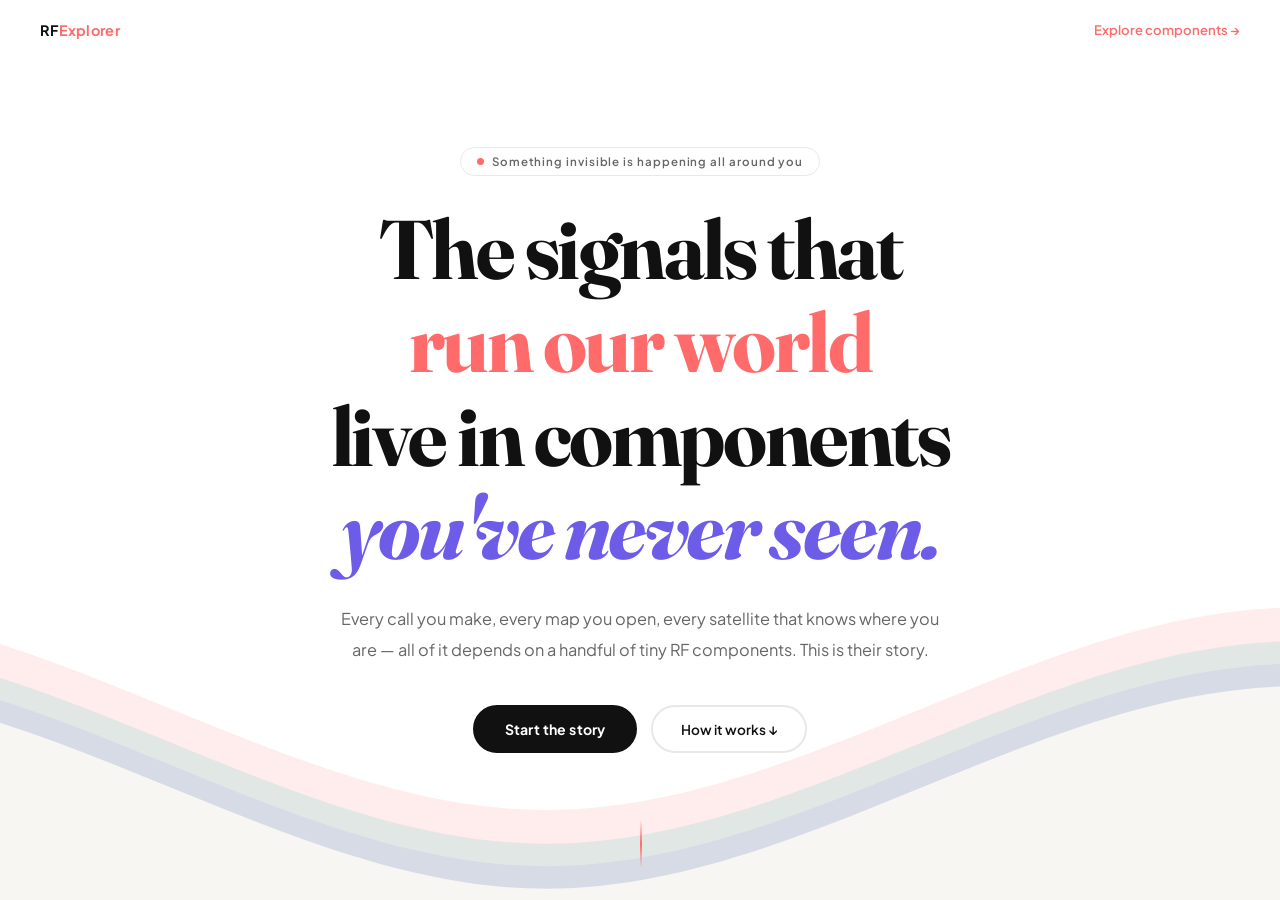
==== commit cce1d8c6: "Add files via upload" ====
--- a/index.html
+++ b/index.html
@@ -1,324 +1,226 @@
 <!DOCTYPE html>
 <html lang="en">
 <head>
-<meta charset="UTF-8"/>
-<meta name="viewport" content="width=device-width, initial-scale=1.0"/>
-<title>IEEE MTT-S · RF Learning Hub</title>
-<link rel="preconnect" href="https://fonts.googleapis.com"/>
-<link rel="preconnect" href="https://fonts.gstatic.com" crossorigin/>
-<link href="https://fonts.googleapis.com/css2?family=Bebas+Neue&family=IBM+Plex+Mono:ital,wght@0,300;0,400;0,500;1,300&family=Syne:wght@400;700;800&display=swap" rel="stylesheet"/>
-<link rel="stylesheet" href="styles.css"/>
+  <meta charset="UTF-8"/>
+  <meta name="viewport" content="width=device-width, initial-scale=1.0"/>
+  <title>RF Explorer — The Invisible World Around You</title>
+  <link rel="stylesheet" href="style.css"/>
+  <link rel="preconnect" href="https://fonts.googleapis.com"/>
+  <link rel="preconnect" href="https://fonts.gstatic.com" crossorigin/>
+  <link href="https://fonts.googleapis.com/css2?family=Fraunces:ital,opsz,wght@0,9..144,300;0,9..144,700;0,9..144,800;1,9..144,300;1,9..144,700&family=Plus+Jakarta+Sans:wght@400;500;600;700&display=swap" rel="stylesheet"/>
 </head>
-<body>
-
-<div class="cd" id="cd"></div>
-<div class="cr" id="cr"></div>
-
-<nav id="nav">
-  <div style="display:flex;align-items:center;gap:.7rem">
-    <div style="width:28px;height:28px;background:var(--ac);display:flex;align-items:center;justify-content:center;flex-shrink:0">
-      <span style="font-family:var(--fd);font-size:13px;color:#000">RF</span>
-    </div>
-    <div>
-      <div style="font-family:var(--fm);font-size:9.5px;letter-spacing:.2em;text-transform:uppercase;line-height:1.2;color:var(--cy)">IEEE MTT-S</div>
-      <div style="font-family:var(--fm);font-size:7.5px;color:var(--mu);letter-spacing:.12em;text-transform:uppercase">RF Learning Hub</div>
-    </div>
-  </div>
-  <div style="display:flex;align-items:center;gap:1.2rem;flex-wrap:wrap">
-    <a href="#about" class="nav-link">About</a>
-    <a href="#modules" class="nav-link">Modules</a>
-    <a href="#videos" class="nav-link">Videos</a>
-    <a href="#tools" class="nav-link">Tools</a>
-    <a href="#modules" class="nav-cta">Start Learning →</a>
-  </div>
-</nav>
-
-<section id="home" style="min-height:100vh;display:flex;flex-direction:column;align-items:center;justify-content:center;padding-top:110px;padding-bottom:80px;padding-left:1.75rem;padding-right:1.75rem;border-bottom:1px solid var(--b1);position:relative;overflow:hidden;text-align:center">
-  <div style="position:absolute;inset:0;background-image:linear-gradient(var(--b1) 1px,transparent 1px),linear-gradient(90deg,var(--b1) 1px,transparent 1px);background-size:68px 68px;opacity:.22;pointer-events:none"></div>
-  <div class="orb orb1"></div><div class="orb orb2"></div><div class="orb orb3"></div>
-  <div style="position:relative;z-index:1;max-width:1100px;margin:0 auto">
-    <div class="au" style="animation-delay:.05s;display:flex;justify-content:center;margin-bottom:0">
-      <div class="hbadge"><span class="bdot"></span>IEEE MTT-S · Student Branch Chapter · Grades 11 / 12 · Open Access</div>
-    </div>
-    <h1 class="au" style="animation-delay:.12s;font-family:var(--fd);font-size:clamp(60px,12vw,172px);line-height:.86;letter-spacing:-.025em;text-transform:uppercase;margin-bottom:1.5rem">
-      Radio<br/>
-      <span style="-webkit-text-fill-color:transparent;-webkit-background-clip:text;background-clip:text;background-image:linear-gradient(90deg,var(--cy),var(--tl),var(--ac));display:inline-block">Frequency</span><br/>
-      Fundamentals
-    </h1>
-    <p class="au" style="animation-delay:.22s;font-family:var(--fm);font-size:12.5px;color:var(--mu2);line-height:1.85;max-width:500px;margin:0 auto 2.2rem">
-      Eight core RF &amp; microwave modules. Zero prior knowledge required. Physical intuition first — then equations and HFSS simulation data.
-    </p>
-    <div class="au" style="animation-delay:.3s;display:flex;gap:1rem;justify-content:center;flex-wrap:wrap;margin-bottom:3.5rem">
-      <a href="#modules" style="background:linear-gradient(135deg,#006699,var(--cy));color:white;padding:.78rem 1.85rem;font-family:var(--fm);font-size:12px;font-weight:600;letter-spacing:.12em;text-transform:uppercase;cursor:none;box-shadow:0 4px 24px rgba(0,200,255,0.25);text-decoration:none">Explore Modules →</a>
-      <a href="#videos" style="background:transparent;color:var(--cy);border:1px solid rgba(0,200,255,0.38);padding:.78rem 1.85rem;font-family:var(--fm);font-size:12px;letter-spacing:.12em;text-transform:uppercase;cursor:none;text-decoration:none">Watch Lectures</a>
-    </div>
-    <div class="au" style="animation-delay:.38s;display:flex;gap:2.5rem;justify-content:center;flex-wrap:wrap">
-      <div style="text-align:center"><div style="font-family:var(--fd);font-size:clamp(1.7rem,3vw,2.4rem);color:var(--cy)">08</div><div style="font-family:var(--fm);font-size:9px;color:var(--mu);letter-spacing:.15em;text-transform:uppercase;margin-top:3px">Modules</div></div>
-      <div style="text-align:center"><div style="font-family:var(--fd);font-size:clamp(1.7rem,3vw,2.4rem);color:var(--cy)">06</div><div style="font-family:var(--fm);font-size:9px;color:var(--mu);letter-spacing:.15em;text-transform:uppercase;margin-top:3px">Video Lectures</div></div>
-      <div style="text-align:center"><div style="font-family:var(--fd);font-size:clamp(1.7rem,3vw,2.4rem);color:var(--cy)">4+</div><div style="font-family:var(--fm);font-size:9px;color:var(--mu);letter-spacing:.15em;text-transform:uppercase;margin-top:3px">Sim Tools</div></div>
-      <div style="text-align:center"><div style="font-family:var(--fd);font-size:clamp(1.7rem,3vw,2.4rem);color:var(--cy)">Free</div><div style="font-family:var(--fm);font-size:9px;color:var(--mu);letter-spacing:.15em;text-transform:uppercase;margin-top:3px">Open Access</div></div>
-    </div>
-  </div>
-</section>
-
-<div class="tk">
-  <div class="tt" id="ticker"></div>
-</div>
-
-<section id="about" style="padding:5.5rem 1.75rem;border-bottom:1px solid var(--b1);background:linear-gradient(180deg,var(--bg) 0%,var(--s1) 100%)">
-  <div style="max-width:1200px;margin:0 auto" class="about-grid">
-    <div style="display:flex;justify-content:center">
-      <div style="width:280px;height:280px;filter:drop-shadow(0 0 20px rgba(0,200,255,0.16))">
-        <svg viewBox="0 0 320 320" fill="none" xmlns="http://www.w3.org/2000/svg" style="width:100%;height:100%">
-          <circle cx="160" cy="160" r="145" stroke="#1e1e1e" stroke-width="1"/>
-          <circle cx="160" cy="160" r="100" stroke="#00c8ff" stroke-width="0.4" stroke-opacity="0.15" stroke-dasharray="4 4"/>
-          <circle cx="160" cy="160" r="55" stroke="#00c8ff" stroke-width="0.4" stroke-opacity="0.2" stroke-dasharray="2 3"/>
-          <line x1="160" y1="160" x2="160" y2="45" stroke="#1c1c1c" stroke-width="2"/>
-          <line x1="160" y1="160" x2="280" y2="160" stroke="#1c1c1c" stroke-width="2"/>
-          <line x1="160" y1="160" x2="160" y2="275" stroke="#1c1c1c" stroke-width="2"/>
-          <line x1="160" y1="160" x2="40" y2="160" stroke="#1c1c1c" stroke-width="2"/>
-          <rect x="145" y="145" width="30" height="30" fill="#0a0a0a" stroke="#00c8ff" stroke-width="1" rx="1"/>
-          <text x="160" y="164" text-anchor="middle" fill="#00c8ff" font-size="7.5" font-family="monospace">PORT</text>
-          <text x="152" y="28" fill="#00c8ff" font-size="9" font-family="monospace" opacity="0.6">S₁₁</text>
-          <text x="283" y="155" fill="#00c8ff" font-size="9" font-family="monospace" opacity="0.6">S₂₁</text>
-          <text x="152" y="295" fill="#00c8ff" font-size="9" font-family="monospace" opacity="0.6">S₁₂</text>
-          <text x="14" y="155" fill="#00c8ff" font-size="9" font-family="monospace" opacity="0.6">S₂₂</text>
-          <g>
-            <circle cx="160" cy="45" r="10" fill="#0a0a0a" stroke="#00c8ff" stroke-width="0.9"/>
-            <text x="160" y="48.5" text-anchor="middle" fill="#00c8ff" font-size="7" font-family="monospace">1</text>
-            <circle cx="160" cy="45" r="14" fill="none" stroke="#00c8ff" stroke-width="0.5" stroke-opacity="0.25"><animate attributeName="r" values="10;18;10" dur="1.6s" repeatCount="indefinite"/><animate attributeName="stroke-opacity" values="0.25;0;0.25" dur="1.6s" repeatCount="indefinite"/></circle>
+<body class="page-home">
+
+  <!-- Custom Cursor -->
+  <div id="cd"></div>
+  <div id="cr"></div>
+
+  <!-- Navbar -->
+  <nav class="navbar" id="navbar">
+    <a href="index.html" class="nav-brand">RF<span>Explorer</span></a>
+    <div class="nav-chapter" id="navChapter"></div>
+    <a href="cards.html" class="nav-cta">Explore components →</a>
+  </nav>
+
+  <!-- ══════════════════════════════════
+       SNAP CONTAINER
+  ══════════════════════════════════ -->
+  <div class="home-snap" id="homeSnap">
+
+    <!-- ── SECTION 1: HERO ── -->
+    <section class="hs hs-hero" id="secHero" data-chapter="">
+      <!-- Animated ring backdrop -->
+     <div class="hero-waves" aria-hidden="true">
+        <svg class="waves-svg" xmlns="http://www.w3.org/2000/svg" xmlns:xlink="http://www.w3.org/1999/xlink" viewBox="0 24 150 28" preserveAspectRatio="none" shape-rendering="auto">
+          <defs>
+            <path id="gentle-wave" d="M-160 44c30 0 58-18 88-18s 58 18 88 18 58-18 88-18 58 18 88 18 v44h-352z" />
+          </defs>
+          <g class="parallax-waves">
+            <use xlink:href="#gentle-wave" x="48" y="0" class="wave w1" />
+            <use xlink:href="#gentle-wave" x="48" y="3" class="wave w2" />
+            <use xlink:href="#gentle-wave" x="48" y="5" class="wave w3" />
+            <use xlink:href="#gentle-wave" x="48" y="7" class="wave w4" />
           </g>
-          <g>
-            <circle cx="280" cy="160" r="10" fill="#0a0a0a" stroke="#00c8ff" stroke-width="0.9"/>
-            <text x="280" y="163.5" text-anchor="middle" fill="#00c8ff" font-size="7" font-family="monospace">2</text>
-            <circle cx="280" cy="160" r="14" fill="none" stroke="#00c8ff" stroke-width="0.5" stroke-opacity="0.25"><animate attributeName="r" values="10;18;10" dur="2.0s" repeatCount="indefinite"/><animate attributeName="stroke-opacity" values="0.25;0;0.25" dur="2.0s" repeatCount="indefinite"/></circle>
-          </g>
-          <g>
-            <circle cx="160" cy="275" r="10" fill="#0a0a0a" stroke="#00c8ff" stroke-width="0.9"/>
-            <text x="160" y="278.5" text-anchor="middle" fill="#00c8ff" font-size="7" font-family="monospace">3</text>
-            <circle cx="160" cy="275" r="14" fill="none" stroke="#00c8ff" stroke-width="0.5" stroke-opacity="0.25"><animate attributeName="r" values="10;18;10" dur="2.4s" repeatCount="indefinite"/><animate attributeName="stroke-opacity" values="0.25;0;0.25" dur="2.4s" repeatCount="indefinite"/></circle>
-          </g>
-          <g>
-            <circle cx="40" cy="160" r="10" fill="#0a0a0a" stroke="#00c8ff" stroke-width="0.9"/>
-            <text x="40" y="163.5" text-anchor="middle" fill="#00c8ff" font-size="7" font-family="monospace">4</text>
-            <circle cx="40" cy="160" r="14" fill="none" stroke="#00c8ff" stroke-width="0.5" stroke-opacity="0.25"><animate attributeName="r" values="10;18;10" dur="2.8s" repeatCount="indefinite"/><animate attributeName="stroke-opacity" values="0.25;0;0.25" dur="2.8s" repeatCount="indefinite"/></circle>
-          </g>
-          <path d="M 58 218 Q 100 198 130 218 Q 160 238 190 218 Q 222 198 262 218" fill="none" stroke="#e8ff00" stroke-width="1" stroke-opacity="0.35" stroke-dasharray="3 3"/>
-          <text x="160" y="248" text-anchor="middle" fill="#e8ff00" font-size="7.5" font-family="monospace" opacity="0.45">300 MHz — 300 GHz</text>
         </svg>
       </div>
-    </div>
-    <div>
-      <div style="font-family:var(--fm);font-size:9px;letter-spacing:.28em;text-transform:uppercase;color:var(--cy);margin-bottom:.6rem">About This Platform</div>
-      <h2 style="font-family:var(--fd);font-size:clamp(30px,4vw,50px);text-transform:uppercase;line-height:1;letter-spacing:-.02em;margin-bottom:1rem">
-        Welcome to <span style="color:var(--cy)">IEEE MTT-S</span><br/>RF Learning Hub
-      </h2>
-      <p style="font-family:var(--fm);font-size:12px;color:var(--mu2);line-height:1.85;margin-bottom:.85rem">
-        The IEEE Microwave Theory and Techniques Society Student Branch Chapter presents a dedicated e-learning platform designed especially for Class 11 and 12 students curious about Radio Frequency and Microwave Engineering.
-      </p>
-      <div class="hl-bar">
-        This platform bridges the gap between school-level physics and professional RF engineering — no prior background required. Every concept is explained from first principles.
-      </div>
-      <p style="font-family:var(--fm);font-size:12px;color:var(--mu2);line-height:1.85;margin-bottom:1.3rem">
-        From EM waves to designing real-world RF components like Branch Line Couplers, Phase Shifters, and Patch Antennas — structured lectures, visualizations, and simulation guides for high school learners.
-      </p>
-      <div style="display:flex;flex-wrap:wrap;gap:6px">
-        <span class="pill">Class 11 &amp; 12</span><span class="pill">RF Fundamentals</span><span class="pill">Microwave Design</span><span class="pill">Free Resource</span><span class="pill">IEEE Certified</span>
-      </div>
-    </div>
-  </div>
-</section>
-
-<section id="modules" style="padding:5.5rem 1.75rem;border-bottom:1px solid var(--b1)">
-  <div style="max-width:1300px;margin:0 auto">
-    <div style="display:flex;justify-content:space-between;align-items:flex-end;margin-bottom:2.5rem;flex-wrap:wrap;gap:1rem">
-      <div>
-        <div style="font-family:var(--fm);font-size:9px;letter-spacing:.28em;text-transform:uppercase;color:var(--cy);margin-bottom:.5rem">Curriculum</div>
-        <h2 style="font-family:var(--fd);font-size:clamp(34px,5vw,58px);text-transform:uppercase;line-height:1;letter-spacing:-.02em;margin-bottom:.6rem">Learning Modules</h2>
-        <p style="font-family:var(--fm);font-size:12px;color:var(--mu);line-height:1.75;max-width:480px">Structured curriculum from EM basics to advanced RF component design — beginner to advanced</p>
-      </div>
-      <div style="font-family:var(--fm);font-size:10.5px;color:var(--mu);letter-spacing:.1em">08 / 08 Active</div>
-    </div>
-    <div class="modules-grid" id="modules-grid"></div>
-  </div>
-</section>
-
-<section id="videos" style="padding:5.5rem 1.75rem;border-bottom:1px solid var(--b1);background:linear-gradient(180deg,var(--bg) 0%,var(--s1) 55%,var(--bg) 100%)">
-  <div style="max-width:1300px;margin:0 auto">
-    <div style="text-align:center;margin-bottom:2.5rem">
-      <div style="font-family:var(--fm);font-size:9px;letter-spacing:.28em;text-transform:uppercase;color:var(--cy);margin-bottom:.5rem">Multimedia Content</div>
-      <h2 style="font-family:var(--fd);font-size:clamp(34px,5vw,58px);text-transform:uppercase;line-height:1;letter-spacing:-.02em;margin-bottom:.6rem">Lectures &amp; Simulations</h2>
-      <p style="font-family:var(--fm);font-size:12px;color:var(--mu);line-height:1.75;max-width:480px;margin:0 auto">Watch curated video lectures and guided simulation walkthroughs from RF engineers</p>
-    </div>
-    <div style="display:flex;gap:.45rem;justify-content:center;margin-bottom:2.25rem;flex-wrap:wrap">
-      <button class="ftab on" data-filter="all">All Videos</button>
-      <button class="ftab" data-filter="lecture">Lectures</button>
-      <button class="ftab" data-filter="simulation">Simulations</button>
-      <button class="ftab" data-filter="tutorial">Tutorials</button>
-    </div>
-    <div class="videos-grid" id="videos-grid"></div>
-  </div>
-</section>
-
-<section id="path" style="padding:5.5rem 1.75rem;border-bottom:1px solid var(--b1)">
-  <div style="max-width:1100px;margin:0 auto">
-    <div style="margin-bottom:3rem">
-      <div style="font-family:var(--fm);font-size:9px;letter-spacing:.28em;text-transform:uppercase;color:var(--cy);margin-bottom:.5rem">Structured Progress</div>
-      <h2 style="font-family:var(--fd);font-size:clamp(34px,5vw,58px);text-transform:uppercase;line-height:1;letter-spacing:-.02em;margin-bottom:.6rem">Learning Path</h2>
-      <p style="font-family:var(--fm);font-size:12px;color:var(--mu);line-height:1.75;max-width:460px">A recommended sequence for mastering RF engineering from zero to simulation-ready</p>
-    </div>
-    <div style="max-width:760px;position:relative">
-      <div style="position:absolute;left:26px;top:0;bottom:0;width:1px;background:linear-gradient(180deg,var(--cy),transparent)"></div>
-      <div id="path-steps"></div>
-    </div>
-  </div>
-</section>
-
-<section id="tools" style="padding:5.5rem 1.75rem;border-bottom:1px solid var(--b1);background:linear-gradient(180deg,var(--bg),var(--s1))">
-  <div style="max-width:1200px;margin:0 auto">
-    <div style="margin-bottom:2.5rem">
-      <div style="font-family:var(--fm);font-size:9px;letter-spacing:.28em;text-transform:uppercase;color:var(--cy);margin-bottom:.5rem">Simulation &amp; Design</div>
-      <h2 style="font-family:var(--fd);font-size:clamp(34px,5vw,58px);text-transform:uppercase;line-height:1;letter-spacing:-.02em;margin-bottom:.6rem">Tools Used</h2>
-      <p style="font-family:var(--fm);font-size:12px;color:var(--mu);line-height:1.75;max-width:450px">Industry-standard EM simulation software referenced throughout this curriculum</p>
-    </div>
-    <div class="tools-grid" id="tools-grid"></div>
-  </div>
-</section>
-
-<footer style="border-top:1px solid var(--b1);padding:1.4rem 1.75rem;display:flex;justify-content:space-between;flex-wrap:wrap;gap:1rem">
-  <div style="font-family:var(--fm);font-size:9.5px;color:var(--mu);letter-spacing:.14em;text-transform:uppercase">© IEEE MTT-S · Microwave Theory &amp; Techniques Society</div>
-  <div style="font-family:var(--fm);font-size:9.5px;color:var(--mu);letter-spacing:.14em;text-transform:uppercase">Designed for High School · Grades 11 / 12</div>
-</footer>
-
-<div class="mo" id="modal" aria-modal="true" role="dialog">
-  <div class="mp" id="modal-panel">
-    <div class="mva" style="background:linear-gradient(135deg,#0a0a0a,#0e1218)">
-      <div style="position:absolute;inset:0;background-image:linear-gradient(var(--b1) 1px,transparent 1px),linear-gradient(90deg,var(--b1) 1px,transparent 1px);background-size:38px 38px;opacity:.25"></div>
-      <div class="mvai">
-        <div id="modal-icon" style="font-size:52px;opacity:.15;position:relative;z-index:0"></div>
-        <div class="mbp">▶</div>
-        <div id="modal-play-label" style="font-family:var(--fm);font-size:9.5px;color:var(--mu);letter-spacing:.14em;text-transform:uppercase;position:relative;z-index:1"></div>
-      </div>
-      <div id="modal-color-bar" style="position:absolute;bottom:0;left:0;right:0;height:2px"></div>
-    </div>
-    <div style="padding:1.2rem 1.75rem;border-bottom:1px solid var(--b1);display:flex;align-items:center;justify-content:space-between;gap:1rem;flex-shrink:0">
-      <div>
-        <div id="modal-sub" style="font-family:var(--fm);font-size:8.5px;letter-spacing:.25em;color:var(--mu);text-transform:uppercase;margin-bottom:.2rem"></div>
-        <h2 id="modal-title" style="font-family:var(--fd);font-size:clamp(30px,5vw,54px);text-transform:uppercase;line-height:.92;letter-spacing:-.02em"></h2>
-      </div>
-      <button class="cx" id="modal-close">✕</button>
-    </div>
-    <div style="padding:.82rem 1.75rem;border-bottom:1px solid var(--b1);flex-shrink:0">
-      <div class="mtr">
-        <button class="mtb on" data-tab="layman">🧠 Analogy</button>
-        <button class="mtb" data-tab="theory">⚗️ Theory</button>
-        <button class="mtb" data-tab="simulation">📊 Simulation</button>
-      </div>
-    </div>
-    <div class="ms">
-      <div style="padding:1.75rem">
-        <div id="tab-layman" class="tab-content active ai">
-          <div class="sl">Physical Intuition — No Math Required</div>
-          <h3 id="layman-title" style="font-family:var(--fd);font-size:clamp(24px,3.5vw,40px);text-transform:uppercase;line-height:1;letter-spacing:-.01em;margin-bottom:.9rem"></h3>
-          <p id="layman-desc" style="font-family:var(--fm);font-size:12px;color:#bcbcbc;line-height:1.88;margin-bottom:.5rem"></p>
-          <div class="an">
-            <div style="font-size:8.5px;letter-spacing:.25em;text-transform:uppercase;opacity:.5;margin-bottom:.3rem">Topics In This Module</div>
-            <div id="layman-topics"></div>
-          </div>
-          <div style="margin-top:1.75rem">
-            <div class="sl">Frequency Response Preview</div>
-            <div id="freq-viz-container"></div>
-            <div style="display:flex;justify-content:space-between;margin-top:.32rem;font-family:monospace;font-size:8.5px;color:var(--mu)">
-              <span>Low →</span><span>f₀ (resonance)</span><span>← High</span>
-            </div>
-          </div>
-          <div style="margin-top:1.75rem" class="modal-meta-grid">
-            <div style="background:var(--s2);padding:.8rem 1.05rem"><div style="font-family:var(--fm);font-size:8.5px;color:var(--mu);letter-spacing:.18em;text-transform:uppercase;margin-bottom:.22rem">Level</div><div id="meta-level" style="font-family:'Syne',sans-serif;font-size:12.5px;font-weight:700"></div></div>
-            <div style="background:var(--s2);padding:.8rem 1.05rem"><div style="font-family:var(--fm);font-size:8.5px;color:var(--mu);letter-spacing:.18em;text-transform:uppercase;margin-bottom:.22rem">Module</div><div id="meta-module" style="font-family:'Syne',sans-serif;font-size:12.5px;font-weight:700"></div></div>
-            <div style="background:var(--s2);padding:.8rem 1.05rem"><div style="font-family:var(--fm);font-size:8.5px;color:var(--mu);letter-spacing:.18em;text-transform:uppercase;margin-bottom:.22rem">Lectures</div><div id="meta-lectures" style="font-family:'Syne',sans-serif;font-size:12.5px;font-weight:700"></div></div>
-            <div style="background:var(--s2);padding:.8rem 1.05rem"><div style="font-family:var(--fm);font-size:8.5px;color:var(--mu);letter-spacing:.18em;text-transform:uppercase;margin-bottom:.22rem">Simulations</div><div id="meta-sims" style="font-family:'Syne',sans-serif;font-size:12.5px;font-weight:700"></div></div>
-          </div>
-        </div>
-
-        <div id="tab-theory" class="tab-content ai">
-          <div class="sl">Engineering Theory</div>
-          <h3 style="font-family:var(--fd);font-size:clamp(22px,3.5vw,38px);text-transform:uppercase;line-height:1;margin-bottom:.9rem">Technical Deep-Dive</h3>
-          <p style="font-family:var(--fm);font-size:12px;color:#bcbcbc;line-height:1.88">Full theoretical treatment begins with fundamental EM principles and builds to circuit-level analysis. Design equations are derived and verified through simulation at the standard 50 Ω reference impedance.</p>
-          <div style="margin-top:1.5rem">
-            <div class="sl">Key Equations</div>
-            <div class="eq">Design frequency: 2.4 GHz (WiFi / ISM band)</div>
-            <div class="eq">Z₀ = 50 Ω (universal RF reference impedance)</div>
-            <div class="eq">λ/4 section: electrical length = 90° at f₀</div>
-            <div class="eq">S-matrix satisfies [S]ᵀ = [S] (reciprocal)</div>
-          </div>
-          <div style="margin-top:1.5rem">
-            <div class="sl">Design Parameters</div>
-            <div id="theory-topics"></div>
-          </div>
-          <div style="margin-top:1.5rem">
-            <div class="sl">Next.js Image Injection (Asset-Ready)</div>
-            <div class="cb"><span class="cm">// Lazy-loaded, optimized HFSS export</span>
-<span class="tg">&lt;Image</span>
-  <span class="at">src</span>={<span class="s" id="code-src"></span>}
-  <span class="at">alt</span>=<span class="s" id="code-alt"></span>
-  <span class="at">fill</span> <span class="at">priority</span> <span class="at">quality</span>={90}
-<span class="tg">/&gt;</span></div>
-          </div>
-        </div>
-
-        <div id="tab-simulation" class="tab-content ai">
-          <div class="sl">HFSS / CST Simulation Assets</div>
-          <h3 style="font-family:var(--fd);font-size:clamp(22px,3.5vw,38px);text-transform:uppercase;line-height:1;margin-bottom:1.2rem">Sim Results</h3>
-          <div id="patch-slider-container" style="display:none;margin-bottom:1.75rem">
-            <div class="sl">Interactive Geometry Tuner</div>
-            <div style="background:#0c0e13;border:1px solid #1a1a1a;padding:1.4rem">
-              <div style="font-family:monospace;font-size:9px;letter-spacing:0.2em;color:#3a3a3a;text-transform:uppercase;margin-bottom:1.1rem">◈ Interactive: Patch Length → Resonant Frequency</div>
-              <div style="display:flex;justify-content:space-between;align-items:flex-end;margin-bottom:1.25rem;flex-wrap:wrap;gap:1rem">
-                <div>
-                  <div style="font-family:monospace;font-size:9px;color:#3e3e3e;margin-bottom:0.15rem">Patch Length L</div>
-                  <div style="font-family:'Bebas Neue',sans-serif;font-size:46px;line-height:1;color:var(--patch-color,#FF6B6B)"><span id="patch-len-val">50</span><span style="font-size:18px;margin-left:3px;color:#444">mm</span></div>
-                </div>
-                <div style="text-align:right">
-                  <div style="font-family:monospace;font-size:9px;color:#3e3e3e;margin-bottom:0.15rem">Resonant fᵣ</div>
-                  <div style="font-family:'Bebas Neue',sans-serif;font-size:46px;line-height:1;color:var(--patch-color,#FF6B6B)"><span id="patch-freq-val">2.888</span><span style="font-size:18px;margin-left:3px;color:#444">GHz</span></div>
-                </div>
-              </div>
-              <input type="range" min="20" max="80" value="50" id="patch-slider" style="accent-color:var(--patch-color,#FF6B6B)"/>
-              <div style="display:flex;justify-content:space-between;font-family:monospace;font-size:8px;color:#333;margin-bottom:1.1rem">
-                <span>20mm — high freq</span><span>80mm — low freq</span>
-              </div>
-              <div style="height:40px;background:#08090c;border:1px solid #181818;position:relative;overflow:hidden">
-                <div id="patch-indicator" style="position:absolute;left:50%;top:0;bottom:0;width:2px;background:var(--patch-color,#FF6B6B);box-shadow:0 0 12px var(--patch-color,#FF6B6B);transition:left 0.12s ease"></div>
-                <div id="patch-bg-fill" style="position:absolute;left:0;top:0;bottom:0;width:50%;transition:width 0.12s ease"></div>
-                <div style="position:absolute;inset:0;display:flex;align-items:center;padding-left:1rem;font-family:monospace;font-size:9px;color:#252525;letter-spacing:0.08em">Resonance window · BW ≈ <span id="patch-bw">1.5</span>%</div>
-                <div style="position:absolute;right:0.7rem;top:50%;transform:translateY(-50%);font-family:monospace;font-size:10px;color:var(--patch-color,#FF6B6B)">←→</div>
-              </div>
-            </div>
-          </div>
-          <div class="sl">S-Parameter Plot (HFSS Export)</div>
-          <div class="assetph" style="height:180px"><div class="assetph-icon">📈</div><div style="font-family:monospace;font-size:9.5px;color:#3a3a3a;letter-spacing:.1em;text-align:center">S-Parameter Frequency Response</div><div id="sim-path1" style="font-family:monospace;font-size:8px;color:#252525;text-align:center"></div></div>
-          <div class="sim-inner-grid">
-            <div class="assetph" style="height:128px"><div class="assetph-icon">⚡</div><div style="font-family:monospace;font-size:9.5px;color:#3a3a3a;letter-spacing:.1em;text-align:center">E-Field Distribution</div><div id="sim-path2" style="font-family:monospace;font-size:8px;color:#252525;text-align:center"></div></div>
-            <div class="assetph" style="height:128px"><div class="assetph-icon">🔬</div><div style="font-family:monospace;font-size:9.5px;color:#3a3a3a;letter-spacing:.1em;text-align:center">PCB Photograph</div><div id="sim-path3" style="font-family:monospace;font-size:8px;color:#252525;text-align:center"></div></div>
-          </div>
-          <div style="margin-top:1.2rem;background:var(--s2);border:1px solid var(--b1);padding:.95rem;display:flex;gap:.8rem;align-items:flex-start">
-            <div style="color:var(--ac);font-size:15px;flex-shrink:0">◈</div>
-            <div>
-              <div style="font-family:var(--fm);font-size:9.5px;color:var(--ac);letter-spacing:.15em;text-transform:uppercase;margin-bottom:.25rem">Vercel Deployment Ready</div>
-              <div style="font-family:var(--fm);font-size:10.5px;color:var(--mu);line-height:1.7">Files in <span style="color:#ccc">/public/sim/</span> and <span style="color:#ccc">/public/real/</span> are auto-optimized by Next.js Image CDN. SVG served with long-cache headers.</div>
-            </div>
-          </div>
-        </div>
-      </div>
-    </div>
-
-    <div id="modal-bottom" style="border-top:1px solid var(--b1);padding:.82rem 1.75rem;display:flex;justify-content:space-between;align-items:center;flex-shrink:0;background:var(--s1)">
-      <div style="display:flex;gap:.3rem;align-items:center" id="modal-dots"></div>
-      <div style="display:flex;gap:.38rem" id="modal-nav-btns"></div>
-    </div>
-  </div>
-</div>
-
-<script src="script.js"></script>
+
+      <!-- Floating coloured tiles (decorative) -->
+      <!-- <div class="hero-floaters" aria-hidden="true">
+        <div class="floater f1">📡</div>
+        <div class="floater f2">⚡</div>
+        <div class="floater f3">🛰️</div>
+        <div class="floater f4">📱</div>
+        <div class="floater f5">🔬</div>
+        <div class="floater f6">📻</div>
+      </div> -->
+
+      <div class="hero-body">
+        <div class="hero-pill anim-in" style="--d:.05s">
+          <span class="pill-dot"></span>
+          Something invisible is happening all around you
+        </div>
+        <h1 class="hero-h1">
+          <span class="anim-in" style="--d:.18s">The signals that</span>
+          <span class="anim-in anim-in--colour" style="--d:.32s">run our world</span>
+          <span class="anim-in" style="--d:.46s">live in components</span>
+          <em class="anim-in anim-in--italic" style="--d:.6s">you've never seen.</em>
+        </h1>
+        <p class="hero-sub anim-in" style="--d:.76s">
+          Every call you make, every map you open, every satellite that knows where you are —
+          all of it depends on a handful of tiny RF components.
+          This is their story.
+        </p>
+        <div class="hero-btns anim-in" style="--d:.9s">
+          <a href="cards.html" class="btn-fill" id="btnStart">Start the story</a>
+          <button class="btn-outline" id="btnDown">How it works ↓</button>
+        </div>
+      </div>
+
+      <!-- Scroll nudge -->
+      <div class="scroll-line anim-in" style="--d:1.1s" aria-hidden="true">
+        <div class="scroll-line-bar"></div>
+      </div>
+    </section>
+
+    <!-- ── SECTION 2: ROADMAP (ONE SECTION, DOTTED LINE) ── -->
+    <section class="hs hs-roadmap" id="secRoadmap" data-chapter="The Roadmap">
+      <div class="roadmap-wrap">
+        <div class="roadmap-head">
+          <span class="tag-label">How the journey works</span>
+          <h2 class="roadmap-title">Five layers.<br/><em>One complete picture.</em></h2>
+        </div>
+
+        <!-- Horizontal dotted path with 5 nodes -->
+        <div class="roadmap-track">
+
+          <!-- SVG dotted line (desktop) -->
+          <svg class="dotted-line" viewBox="0 0 900 4" preserveAspectRatio="none" xmlns="http://www.w3.org/2000/svg" aria-hidden="true">
+            <line x1="0" y1="2" x2="900" y2="2"
+              stroke="#111" stroke-width="2"
+              stroke-dasharray="6 8"
+              class="path-draw"/>
+          </svg>
+
+          <div class="roadmap-nodes">
+
+            <div class="rnode" data-n="1" style="--nc:#FF6B6B">
+              <div class="rnode-bubble">
+                <span class="rnode-num">01</span>
+              </div>
+              <div class="rnode-card">
+                <div class="rnode-tile" style="background:#FF6B6B"></div>
+                <h3>Real Life</h3>
+                <p>Where does it actually live in the real world?</p>
+              </div>
+            </div>
+
+            <div class="rnode" data-n="2" style="--nc:#4ECDC4">
+              <div class="rnode-bubble">
+                <span class="rnode-num">02</span>
+              </div>
+              <div class="rnode-card rnode-card--up">
+                <div class="rnode-tile" style="background:#4ECDC4"></div>
+                <h3>The Analogy</h3>
+                <p>An everyday object that makes it click.</p>
+              </div>
+            </div>
+
+            <div class="rnode" data-n="3" style="--nc:#6C5CE7">
+              <div class="rnode-bubble">
+                <span class="rnode-num">03</span>
+              </div>
+              <div class="rnode-card">
+                <div class="rnode-tile" style="background:#6C5CE7"></div>
+                <h3>Physical Form</h3>
+                <p>The actual machined object, photographed.</p>
+              </div>
+            </div>
+
+            <div class="rnode" data-n="4" style="--nc:#F9CA24">
+              <div class="rnode-bubble">
+                <span class="rnode-num">04</span>
+              </div>
+              <div class="rnode-card rnode-card--up">
+                <div class="rnode-tile" style="background:#F9CA24"></div>
+                <h3>3D Simulation</h3>
+                <p>See the invisible electromagnetic fields inside.</p>
+              </div>
+            </div>
+
+            <div class="rnode rnode--final" data-n="5" style="--nc:#10AC84">
+              <div class="rnode-bubble">
+                <span class="rnode-num">✓</span>
+              </div>
+              <div class="rnode-card">
+                <div class="rnode-tile" style="background:#10AC84"></div>
+                <h3>Curiosity unlocked</h3>
+                <p>RF makes sense. The invisible world is yours.</p>
+              </div>
+            </div>
+
+          </div><!-- /roadmap-nodes -->
+        </div><!-- /roadmap-track -->
+
+        <div class="roadmap-cta">
+          <a href="cards.html" class="btn-fill">Pick a component to explore</a>
+        </div>
+      </div>
+    </section>
+
+    <!-- ── SECTION 3: ABOUT ── -->
+    <section class="hs hs-about" id="secAbout" data-chapter="About the Initiative">
+      <div class="about-wrap">
+
+        <div class="about-left">
+          <span class="tag-label tag-label--light">About this initiative</span>
+          <h2 class="about-title">
+            Making the<br/>
+            <em>invisible</em> visible<br/>
+            for the next generation.
+          </h2>
+          <p class="about-body">
+            RF components are the backbone of every modern communication system — 
+            5G networks, satellite navigation, radar, medical imaging. 
+            Yet they stay completely hidden from the people who use them most.
+          </p>
+          <p class="about-body">
+            RF Explorer was built to change that. Through real-world context, 
+            relatable analogies, real fabricated specimens and 3D electromagnetic 
+            simulations, we turn abstract physics into something you can actually 
+            see, feel and understand.
+          </p>
+          <a href="cards.html" class="btn-fill btn-fill--dark">Start exploring →</a>
+        </div>
+
+        <div class="about-right">
+          <!-- Colourful stat tiles -->
+          <div class="stat-tile st1">
+            <span class="st-num">8</span>
+            <span class="st-label">RF Components</span>
+          </div>
+          <div class="stat-tile st2">
+            <span class="st-num">5</span>
+            <span class="st-label">Story layers each</span>
+          </div>
+          <div class="stat-tile st3">
+            <span class="st-num">3D</span>
+            <span class="st-label">HFSS Simulations</span>
+          </div>
+          <div class="stat-tile st4">
+            <span class="st-icon">∞</span>
+            <span class="st-label">Curiosity sparked</span>
+          </div>
+        </div>
+
+      </div>
+    </section>
+
+  </div><!-- /home-snap -->
+
+  <div class="page-veil" id="pageVeil"></div>
+
+  <script src="dataFetch.js"></script>
+  <script src="animations.js"></script>
+  <script src="main.js"></script>
 </body>
-</html>+</html>
--- a/style.css
+++ b/style.css
@@ -0,0 +1,1012 @@
+/* ═══════════════════════════════════════════════════════════════
+   RF EXPLORER — MASTER STYLESHEET  v3
+   Aesthetic : White + Colourful tiles · Editorial · Story-driven
+   Audience  : 15–19 year olds · Curiosity-first
+   ═══════════════════════════════════════════════════════════════ */
+
+/* ── TOKENS ─────────────────────────────────────────────────── */
+:root {
+  /* Palette */
+  --white:   #ffffff;
+  --off:     #f7f6f3;
+  --ink:     #111111;
+  --ink2:    #222222;
+  --mid:     #666666;
+  --border:  #e8e8e4;
+
+  /* Accents (colourful tiles) */
+  --c1: #FF6B6B;   /* coral  */
+  --c2: #4ECDC4;   /* teal   */
+  --c3: #6C5CE7;   /* violet */
+  --c4: #F9CA24;   /* yellow */
+  --c5: #10AC84;   /* green  */
+  --c6: #FF8B94;   /* pink   */
+  --c7: #45B7D1;   /* sky    */
+  --c8: #F0A500;   /* amber  */
+
+  /* Type */
+  --serif: 'Fraunces', Georgia, serif;
+  --sans:  'Plus Jakarta Sans', system-ui, sans-serif;
+
+  /* Motion */
+  --ease:   cubic-bezier(.25,.46,.45,.94);
+  --ease-o: cubic-bezier(.16,1,.3,1);
+  --ease-b: cubic-bezier(.34,1.56,.64,1);
+
+  --nav-h: 60px;
+}
+
+/* ── RESET ───────────────────────────────────────────────────── */
+/* Hide native scrollbars for a clean, app-like aesthetic */
+::-webkit-scrollbar { 
+  display: none; 
+}
+* { 
+  -ms-overflow-style: none;  /* IE and Edge */
+  scrollbar-width: none;     /* Firefox */
+}
+*,*::before,*::after { box-sizing:border-box; margin:0; padding:0; }
+html { -webkit-font-smoothing:antialiased; scroll-behavior:smooth; }
+body {
+  font-family: var(--sans);
+  background: var(--white);
+  color: var(--ink);
+  overflow-x: hidden;
+  min-height: 100dvh;
+}
+img { display:block; max-width:100%; height:auto; }
+a { color:inherit; text-decoration:none; }
+button { cursor:none; font-family:var(--sans); background:none; border:none; color:inherit; }
+a, button, .rf-card, .rnode { cursor:none; }
+.hidden { display:none!important; }
+
+/* ═══════════════════════════════════════════════════════════════
+   CUSTOM CURSOR
+   #cd = small dot, snaps to mouse exactly
+   #cr = large ring, lags behind with lerp(0.12)
+   ═══════════════════════════════════════════════════════════════ */
+#cd {
+  position: fixed;
+  width: 9px;
+  height: 9px;
+  background: var(--ink);
+  border-radius: 50%;
+  /* dot uses translate(-50%,-50%) so left/top map to centre */
+  transform: translate(-50%,-50%);
+  pointer-events: none;
+  z-index: 99999;
+  top: -100px; left: -100px;
+  mix-blend-mode: difference;
+  transition:
+    width  180ms var(--ease-o),
+    height 180ms var(--ease-o),
+    background 180ms;
+  will-change: left, top;
+}
+#cr {
+  position: fixed;
+  width: 38px;
+  height: 38px;
+  border: 1.5px solid rgba(17,17,17,.45);
+  border-radius: 50%;
+  transform: translate(-50%,-50%);
+  pointer-events: none;
+  z-index: 99998;
+  top: -100px; left: -100px;
+  transition:
+    width  220ms var(--ease-o),
+    height 220ms var(--ease-o),
+    border-color 220ms,
+    opacity 220ms;
+  will-change: left, top;
+}
+/* Hover state — dot enlarges, ring expands with colour */
+#cd.h { width:14px; height:14px; }
+#cr.h { width:58px; height:58px; border-color: var(--c1); border-width:2px; opacity:.6; }
+
+/* ── PAGE VEIL ───────────────────────────────────────────────── */
+.page-veil {
+  position: fixed; inset:0;
+  background: var(--white);
+  z-index: 8000;
+  pointer-events: none;
+  opacity: 0;
+  transition: opacity 480ms var(--ease-o);
+}
+.page-veil.is-visible { opacity:1; pointer-events:all; }
+
+/* ── ENTRY ANIMATIONS ────────────────────────────────────────── */
+.anim-in {
+  opacity:0;
+  transform: translateY(20px);
+  animation: anim-rise .7s var(--ease-o) both;
+  animation-delay: var(--d,0s);
+}
+.anim-in--colour { color: var(--c1) !important; }
+.anim-in--italic { font-style:italic; color: var(--c3) !important; }
+@keyframes anim-rise {
+  to { opacity:1; transform:translateY(0); }
+}
+
+/* IntersectionObserver trigger classes */
+.io-anim {
+  opacity:0;
+  transform: translateY(28px);
+  transition:
+    opacity  650ms var(--ease-o),
+    transform 650ms var(--ease-o);
+  transition-delay: var(--io-d,0s);
+  will-change: transform, opacity;
+}
+/* Shape-Morph Transition for Images */
+.io-anim-img {
+  opacity: 0;
+  clip-path: inset(30% 10% 30% 10% round 40px);
+  transform: scale(0.85) translateY(40px);
+  transition: 
+    opacity 700ms var(--ease-o),
+    transform 900ms var(--ease-o),
+    clip-path 900ms var(--ease-o);
+  transition-delay: var(--io-d, 0s);
+  will-change: transform, opacity, clip-path;
+}
+
+.io-anim-img.is-vis {
+  opacity: 1;
+  clip-path: inset(0% 0% 0% 0% round 18px);
+  transform: scale(1) translateY(0);
+}
+/* .io-anim.is-vis, .io-anim-img.is-vis { opacity:1; transform:none; } */
+
+/* ═══════════════════════════════════════════════════════════════
+   NAVBAR
+   ═══════════════════════════════════════════════════════════════ */
+.navbar {
+  position: fixed;
+  top:0; left:0; right:0;
+  height: var(--nav-h);
+  display: flex; align-items: center;
+  justify-content: space-between;
+  padding: 0 40px;
+  z-index: 1000;
+  background: transparent;
+  transition: background 300ms, border-color 300ms, box-shadow 300ms;
+  border-bottom: 1px solid transparent;
+}
+.navbar--solid {
+  background: rgba(255,255,255,.92);
+  backdrop-filter: blur(20px) saturate(1.4);
+  border-color: var(--border);
+  box-shadow: 0 1px 0 var(--border);
+}
+.navbar.is-scrolled {
+  background: rgba(255,255,255,.92);
+  backdrop-filter: blur(20px) saturate(1.4);
+  border-color: var(--border);
+  box-shadow: 0 1px 0 var(--border);
+}
+.navbar--hidden { transform:translateY(-110%); opacity:0; transition: transform 380ms var(--ease), opacity 380ms var(--ease), background 300ms, border-color 300ms; }
+.navbar--hidden.is-visible { transform:translateY(0); opacity:1; }
+
+.nav-brand {
+  font-family: var(--sans);
+  font-weight: 700;
+  font-size: .9rem;
+  color: var(--ink);
+  letter-spacing:.02em;
+}
+.nav-brand span { color: var(--c1); }
+.nav-chapter, .nav-back, .nav-cta, .nav-placeholder { font-size:.82rem; color: var(--mid); }
+.nav-back:hover, .nav-cta:hover { color: var(--ink); }
+.nav-cta { color: var(--c1); font-weight:600; }
+.nav-placeholder { min-width:80px; }
+
+/* ═══════════════════════════════════════════════════════════════
+   SHARED BUTTONS
+   ═══════════════════════════════════════════════════════════════ */
+.btn-fill {
+  display: inline-flex; align-items:center; gap:8px;
+  font-family: var(--sans); font-size:.88rem; font-weight:700;
+  letter-spacing:.01em;
+  color: var(--white);
+  background: var(--ink);
+  padding: 13px 30px;
+  border-radius: 100px;
+  border: 2px solid var(--ink);
+  transition: background 200ms, color 200ms, transform 200ms var(--ease-b);
+  will-change: transform;
+}
+.btn-fill:hover { background: var(--c1); border-color: var(--c1); transform:scale(1.03); }
+.btn-fill:active { transform:scale(.97); }
+.btn-fill--dark { background:#111; color:#fff; border-color:#111; }
+.btn-fill--dark:hover { background:var(--c1); border-color:var(--c1); }
+.btn-fill--light { background:var(--white); color:var(--ink); border-color:var(--white); }
+.btn-fill--light:hover { background:var(--off); }
+
+.btn-outline {
+  display: inline-flex; align-items:center; gap:6px;
+  font-family: var(--sans); font-size:.85rem; font-weight:600;
+  color: var(--ink);
+  border: 2px solid var(--border);
+  padding: 13px 28px;
+  border-radius: 100px;
+  transition: border-color 200ms, color 200ms;
+}
+.btn-outline:hover { border-color: var(--ink); }
+
+.tag-label {
+  display: inline-block;
+  font-size: .68rem;
+  font-weight: 700;
+  letter-spacing: .14em;
+  text-transform: uppercase;
+  color: var(--mid);
+  margin-bottom: 16px;
+}
+.tag-label--light { color:rgba(255,255,255,.5); }
+
+/* ═══════════════════════════════════════════════════════════════
+   HOME PAGE — SNAP SCROLL
+   ═══════════════════════════════════════════════════════════════ */
+.home-snap {
+  height: 100dvh;
+  overflow-y: scroll;
+  scroll-snap-type: y mandatory;
+  scroll-behavior: smooth;
+  overscroll-behavior-y: none;
+}
+.hs {
+  scroll-snap-align: start;
+  scroll-snap-stop: always;
+  height: 100dvh;
+  position: relative;
+  display: flex;
+  align-items: center;
+  justify-content: center;
+  overflow: hidden;
+}
+
+/* ───────────────────────────────────────
+   HERO SECTION
+   ─────────────────────────────────────── */
+.hs-hero {
+  background: var(--white);
+  flex-direction: column;
+  text-align: center;
+  padding: 0 24px;
+}
+
+/* ───────────────────────────────────────
+   ANIMATED WAVES (Aesthetic & Vibrant)
+   ─────────────────────────────────────── */
+.hero-waves {
+  position: absolute;
+  bottom: 0;
+  left: 0;
+  width: 100%;
+  height: 35vh;
+  min-height: 250px;
+  overflow: hidden;
+  pointer-events: none;
+  z-index: 1; 
+}
+.waves-svg {
+  width: 100%;
+  height: 100%;
+}
+.wave { opacity: 0.85; }
+.w1 { fill: rgba(255, 107, 107, 0.15); } /* Coral */
+.w2 { fill: rgba(78, 205, 196, 0.2); }   /* Teal */
+.w3 { fill: rgba(108, 92, 231, 0.1); }   /* Violet */
+.w4 { fill: var(--off); opacity: 1; }    /* Matches the next section's background */
+
+.parallax-waves > use {
+  animation: move-forever 25s cubic-bezier(.55,.5,.45,.5) infinite;
+}
+.parallax-waves > use:nth-child(1) { animation-delay: -2s; animation-duration: 7s; }
+.parallax-waves > use:nth-child(2) { animation-delay: -3s; animation-duration: 10s; }
+.parallax-waves > use:nth-child(3) { animation-delay: -4s; animation-duration: 13s; }
+.parallax-waves > use:nth-child(4) { animation-delay: -5s; animation-duration: 20s; }
+
+@keyframes move-forever {
+  0%   { transform: translate3d(-90px, 0, 0); }
+  100% { transform: translate3d(85px, 0, 0); }
+}
+
+/* Floating emoji tiles */
+.hero-floaters { position:absolute; inset:0; pointer-events:none; }
+.floater {
+  position: absolute;
+  font-size: 1.5rem;
+  padding: 10px 14px;
+  background: var(--white);
+  border: 1.5px solid var(--border);
+  border-radius: 12px;
+  box-shadow: 0 4px 16px rgba(0,0,0,.07);
+  animation: float-tile 5s ease-in-out infinite;
+  will-change: transform;
+}
+.f1  { top:18%; left:8%;  animation-delay:0s;    animation-duration:5.5s; }
+.f2  { top:65%; left:6%;  animation-delay:.8s;   animation-duration:6s;   }
+.f3  { top:20%; right:9%; animation-delay:.4s;   animation-duration:5s;   }
+.f4  { top:70%; right:7%; animation-delay:1.2s;  animation-duration:6.5s; }
+.f5  { top:45%; left:4%;  animation-delay:.6s;   animation-duration:5.8s; }
+.f6  { top:42%; right:5%; animation-delay:1s;    animation-duration:5.2s; }
+@keyframes float-tile {
+  0%,100% { transform:translateY(0) rotate(-1deg); }
+  50%      { transform:translateY(-12px) rotate(1deg); }
+}
+
+.hero-body {
+  position: relative;
+  z-index: 10;
+  display: flex; flex-direction:column; align-items:center;
+  max-width: 740px; gap:0;
+}
+.hero-pill {
+  display: inline-flex; align-items:center; gap:8px;
+  font-size: .72rem; font-weight:600; letter-spacing:.08em;
+  color: var(--mid);
+  border: 1.5px solid var(--border);
+  padding: 6px 16px;
+  border-radius: 100px;
+  margin-bottom: 28px;
+}
+.pill-dot {
+  width:7px; height:7px; border-radius:50%;
+  background: var(--c1);
+  animation: dot-blink 2s ease-in-out infinite;
+}
+@keyframes dot-blink {
+  0%,100% { opacity:1; } 50% { opacity:.3; }
+}
+.hero-h1 {
+  font-family: var(--serif);
+  font-size: clamp(2.6rem, 6.5vw, 5.8rem);
+  font-weight: 700;
+  line-height: 1.1;
+  letter-spacing: -.03em;
+  color: var(--ink);
+  margin-bottom: 28px;
+  display: flex; flex-direction:column; gap:2px;
+}
+.hero-h1 em { font-style:italic; color: var(--c3); }
+.hero-sub {
+  font-size: clamp(.85rem, 1.6vw, 1.02rem);
+  color: var(--mid);
+  line-height: 1.88;
+  max-width: 52ch; text-align:center;
+  margin-bottom: 40px;
+}
+.hero-btns { display:flex; gap:14px; flex-wrap:wrap; justify-content:center; }
+
+/* Scroll line */
+.scroll-line {
+  position: absolute; bottom:32px; left:50%; transform:translateX(-50%);
+  z-index:10; display:flex; flex-direction:column; align-items:center;
+}
+.scroll-line-bar {
+  width:1.5px; height:48px;
+  background: linear-gradient(to bottom, transparent, var(--c1), transparent);
+  animation: scroll-drop 2.4s ease-in-out infinite;
+}
+@keyframes scroll-drop {
+  0%   { transform:translateY(-16px); opacity:0; }
+  40%  { opacity:1; }
+  100% { transform:translateY(16px);  opacity:0; }
+}
+
+/* ───────────────────────────────────────
+   ROADMAP SECTION
+   ─────────────────────────────────────── */
+.hs-roadmap {
+  background: var(--off);
+  padding: 0 40px;
+  border-top: 1px solid var(--border);
+}
+.roadmap-wrap {
+  width:100%; max-width:1100px;
+  display: flex; flex-direction:column; gap:0;
+  position:relative; z-index:1;
+}
+.roadmap-head {
+  display:flex; flex-direction:column; align-items:center;
+  text-align:center; margin-bottom:48px;
+}
+.roadmap-title {
+  font-family: var(--serif);
+  font-size: clamp(1.9rem, 4vw, 3rem);
+  font-weight:700; line-height:1.2; letter-spacing:-.02em;
+  color: var(--ink);
+}
+.roadmap-title em { font-style:italic; color:var(--c3); }
+
+/* Horizontal track with dotted SVG line */
+.roadmap-track {
+  position: relative;
+  display: flex; flex-direction:column; align-items:center;
+  width:100%;
+}
+.dotted-line {
+  position: absolute;
+  top: 24px; /* aligns with bubble centres */
+  left: 6%; right:6%;
+  width: 88%;
+  height: 4px;
+  overflow: visible;
+}
+.path-draw {
+  stroke-dasharray: 6 8;
+  stroke-linecap: round;
+}
+/* Animate the line drawing in when section is active */
+.hs-roadmap.is-active .path-draw {
+  animation: dash-draw 1.2s var(--ease-o) both;
+}
+@keyframes dash-draw {
+  from { stroke-dashoffset: 900; }
+  to   { stroke-dashoffset: 0; }
+}
+
+.roadmap-nodes {
+  display: flex;
+  align-items: flex-start;
+  justify-content: space-between;
+  width: 100%;
+  padding-top: 0;
+  gap: 0;
+}
+.rnode {
+  display: flex;
+  flex-direction: column;
+  align-items: center;
+  gap: 16px;
+  flex: 1;
+  position: relative;
+  opacity: 0;
+  transform: translateY(20px);
+  transition: opacity .55s var(--ease-o), transform .55s var(--ease-o);
+}
+.rnode:nth-child(1) { transition-delay: .15s; }
+.rnode:nth-child(2) { transition-delay: .3s; }
+.rnode:nth-child(3) { transition-delay: .45s; }
+.rnode:nth-child(4) { transition-delay: .6s; }
+.rnode:nth-child(5) { transition-delay: .75s; }
+.hs-roadmap.is-active .rnode { opacity:1; transform:translateY(0); }
+
+.rnode-bubble {
+  width: 48px; height:48px;
+  border-radius:50%;
+  background: var(--white);
+  border: 2.5px solid var(--nc, var(--c1));
+  display:flex; align-items:center; justify-content:center;
+  box-shadow: 0 4px 16px rgba(0,0,0,.08);
+  z-index:2; position:relative;
+  transition: transform 220ms var(--ease-b), box-shadow 220ms;
+}
+.rnode:hover .rnode-bubble {
+  transform: scale(1.15);
+  box-shadow: 0 8px 24px rgba(0,0,0,.14);
+}
+.rnode-num {
+  font-family: var(--sans); font-size:.8rem; font-weight:700;
+  color: var(--nc, var(--c1));
+}
+
+/* Card pops above or below alternately */
+.rnode-card {
+  background: var(--white);
+  border: 1.5px solid var(--border);
+  border-radius: 14px;
+  padding: 16px;
+  max-width: 160px;
+  text-align:center;
+  box-shadow: 0 4px 20px rgba(0,0,0,.07);
+  margin-top: 8px;
+  transition: transform 220ms var(--ease-b), box-shadow 220ms;
+}
+.rnode-card--up {
+  order: -1;
+  margin-top: 0;
+  margin-bottom: 8px;
+}
+.rnode:hover .rnode-card {
+  transform: translateY(-4px);
+  box-shadow: 0 12px 32px rgba(0,0,0,.12);
+}
+.rnode-tile {
+  width:100%; height:6px; border-radius:4px; margin-bottom:10px;
+}
+.rnode-card h3 {
+  font-family:var(--sans); font-size:.82rem; font-weight:700;
+  color: var(--ink); margin-bottom:5px;
+}
+.rnode-card p {
+  font-size:.7rem; color: var(--mid); line-height:1.5;
+}
+
+.roadmap-cta { display:flex; justify-content:center; margin-top:36px; }
+
+/* ───────────────────────────────────────
+   ABOUT SECTION
+   ─────────────────────────────────────── */
+.hs-about {
+  background: var(--ink);
+  padding: 0 80px;
+  border-top: 1px solid #222;
+}
+.about-wrap {
+  display:grid; grid-template-columns:1fr 1fr;
+  gap:80px; max-width:1100px; width:100%;
+  align-items:center;
+}
+@media(max-width:860px) {
+  .about-wrap { grid-template-columns:1fr; gap:48px; }
+  .hs-about { padding:0 28px; }
+}
+.about-left { display:flex; flex-direction:column; gap:20px; }
+.about-title {
+  font-family: var(--serif);
+  font-size: clamp(2rem,4vw,3.2rem);
+  font-weight:700; line-height:1.18; letter-spacing:-.025em;
+  color: var(--white);
+}
+.about-title em { font-style:italic; color:var(--c2); }
+.about-body { font-size:.9rem; line-height:1.88; color:rgba(255,255,255,.55); max-width:48ch; }
+
+/* Colourful stat tiles */
+.about-right {
+  display:grid; grid-template-columns:1fr 1fr; gap:16px;
+}
+.stat-tile {
+  display:flex; flex-direction:column; gap:8px;
+  padding: 28px 24px;
+  border-radius: 18px;
+  position:relative; overflow:hidden;
+  transition: transform 250ms var(--ease-b);
+}
+.stat-tile:hover { transform:scale(1.03) translateY(-2px); }
+.st1 { background: var(--c1); }
+.st2 { background: var(--c2); }
+.st3 { background: var(--c3); }
+.st4 { background: var(--c4); }
+.st-num, .st-icon {
+  font-family:var(--serif); font-size:2.8rem; font-weight:700;
+  line-height:1; color:var(--white);
+}
+.st4 .st-num, .st4 .st-icon { color:var(--ink); }
+.st-label {
+  font-size:.72rem; font-weight:700; letter-spacing:.06em;
+  text-transform:uppercase; color:rgba(255,255,255,.75);
+}
+.st4 .st-label { color:rgba(0,0,0,.55); }
+
+
+/* ═══════════════════════════════════════════════════════════════
+   CARDS PAGE
+   ═══════════════════════════════════════════════════════════════ */
+body.page-cards { overflow-y:auto; }
+
+.cards-page-wrap { padding:0; }
+.cards-hd {
+  padding: calc(var(--nav-h) + 64px) 80px 56px;
+  border-bottom: 1px solid var(--border);
+  max-width:900px;
+}
+@media(max-width:680px) { .cards-hd { padding:calc(var(--nav-h)+40px) 24px 40px; } }
+
+.cards-hd-pre {
+  font-size:.72rem; font-weight:700; letter-spacing:.14em;
+  text-transform:uppercase; color:var(--c1); margin-bottom:14px;
+}
+.cards-hd-title {
+  font-family:var(--serif);
+  font-size:clamp(2.2rem,5vw,3.8rem);
+  font-weight:700; line-height:1.14; letter-spacing:-.03em;
+  color:var(--ink); margin-bottom:18px;
+}
+.cards-hd-title em { font-style:italic; color:var(--c1); }
+.cards-hd-sub { font-size:.92rem; color:var(--mid); line-height:1.8; max-width:54ch; }
+
+/* Loading */
+.cards-loading {
+  padding: 80px; display:flex; flex-direction:column; align-items:center; gap:16px;
+}
+.ld-dots { display:flex; gap:8px; }
+.ld-dots span {
+  width:8px; height:8px; border-radius:50%; background:var(--border);
+  animation:ld-bounce 1.2s ease-in-out infinite;
+  animation-delay:calc(var(--i)*.18s);
+}
+@keyframes ld-bounce {
+  0%,80%,100% { transform:scale(1); background:var(--border); }
+  40%          { transform:scale(1.4); background:var(--c1); }
+}
+.cards-loading p { font-size:.82rem; color:var(--mid); }
+
+/* Error */
+.cards-err { padding:60px 80px; text-align:center; display:flex; flex-direction:column; align-items:center; gap:16px; }
+.cards-err p { color:var(--mid); }
+
+/* Grid */
+.cards-grid {
+  padding: 48px 80px 100px;
+  display: grid;
+  grid-template-columns: repeat(auto-fill, minmax(290px,1fr));
+  gap: 22px;
+}
+@media(max-width:680px) { .cards-grid { padding:32px 16px 80px; gap:16px; } }
+
+/* ═══════════════════════════════════════════════════════════════
+   RF CARD — 3D TILT + COLOUR-CHANGING HOVER
+   ───────────────────────────────────────────────────────────────
+   3D Tilt math (see animations.js for formula):
+     JS writes --rx, --ry, --sc, --gx, --gy to element style.
+     CSS reads them in transform declaration.
+   
+   Colour-changing hover:
+     .rf-card__colour is the top coloured band.
+     On hover it runs filter:hue-rotate(360deg) — GPU animated,
+     cycling through the full spectrum from the card's base colour.
+   ═══════════════════════════════════════════════════════════════ */
+.rf-card {
+  position: relative;
+  background: var(--white);
+  border: 1.5px solid var(--border);
+  border-radius: 20px;
+  overflow: hidden;
+  transform-style: preserve-3d;
+  /* 3D transform driven by CSS variables set by JS */
+  transform:
+    perspective(900px)
+    rotateX(var(--rx,0deg))
+    rotateY(var(--ry,0deg))
+    scale3d(var(--sc,1),var(--sc,1),1);
+  transition:
+    transform 350ms var(--ease-o),
+    border-color 250ms,
+    box-shadow 350ms;
+  will-change: transform;
+  animation: card-up .5s var(--ease-o) both;
+  animation-delay: var(--cd, 0s);
+  box-shadow: 0 2px 12px rgba(0,0,0,.06);
+}
+@keyframes card-up {
+  from { opacity:0; transform:perspective(900px) translateY(32px) scale(.95); }
+  to   { opacity:1; transform:perspective(900px) translateY(0) scale(1); }
+}
+.rf-card:hover {
+  border-color: transparent;
+  box-shadow: 0 24px 60px rgba(0,0,0,.14), 0 0 0 1.5px var(--card-c, var(--c1));
+}
+
+/* Coloured top band — hue-rotate on hover for colour cycling */
+.rf-card__colour {
+  width:100%; height:8px;
+  background: var(--card-c, var(--c1));
+  transition: height 250ms var(--ease-o);
+  will-change: filter;
+}
+.rf-card:hover .rf-card__colour {
+  height: 12px;
+  animation: hue-spin 2.5s linear infinite;
+}
+@keyframes hue-spin {
+  from { filter: hue-rotate(0deg); }
+  to   { filter: hue-rotate(360deg); }
+}
+
+/* Image block */
+.rf-card__img {
+  width:100%; aspect-ratio:16/10;
+  overflow:hidden; background:var(--off);
+  position:relative;
+  transform: translateZ(0);
+}
+.rf-card__img img {
+  width:100%; height:100%; object-fit:cover;
+  transform:scale(1);
+  transition: transform 500ms var(--ease-o);
+  will-change: transform;
+}
+.rf-card:hover .rf-card__img img { transform:scale(1.06); }
+.rf-card__img-ph {
+  position:absolute; inset:0;
+  display:flex; align-items:center; justify-content:center;
+  font-size:3rem;
+  background: linear-gradient(135deg, var(--card-c,var(--c1))22, white);
+}
+
+/* Number badge */
+.rf-card__n {
+  position:absolute; top:12px; left:14px; z-index:3;
+  font-family:var(--sans); font-size:.62rem; font-weight:700;
+  letter-spacing:.08em;
+  background: var(--white);
+  color: var(--card-c,var(--c1));
+  padding: 3px 10px; border-radius:100px;
+  box-shadow: 0 2px 8px rgba(0,0,0,.12);
+}
+
+/* Glare layer (moves with mouse) */
+.rf-card__glare {
+  position:absolute; inset:0; pointer-events:none; z-index:4;
+  background: radial-gradient(
+    circle at var(--gx,50%) var(--gy,50%),
+    rgba(255,255,255,.1) 0%, transparent 65%
+  );
+  opacity:0; transition:opacity 200ms; border-radius:inherit;
+}
+.rf-card:hover .rf-card__glare { opacity:1; }
+
+/* Body */
+.rf-card__body {
+  padding: 18px 20px 0;
+  transform: translateZ(18px);
+}
+.rf-card__name {
+  font-family:var(--serif); font-size:1.15rem; font-weight:700;
+  letter-spacing:-.01em; line-height:1.3; color:var(--ink);
+  margin-bottom:8px;
+}
+.rf-card__preview {
+  font-size:.78rem; color:var(--mid); line-height:1.7;
+  display:-webkit-box; -webkit-line-clamp:3; -webkit-box-orient:vertical; overflow:hidden;
+}
+
+/* Footer */
+.rf-card__foot {
+  display:flex; align-items:center; justify-content:space-between;
+  padding: 14px 20px 18px;
+  transform: translateZ(18px);
+}
+.rf-card__cta {
+  display:flex; align-items:center; gap:5px;
+  font-size:.78rem; font-weight:700;
+  color: var(--card-c,var(--c1));
+  transition: gap 180ms;
+}
+.rf-card:hover .rf-card__cta { gap:9px; }
+.rf-card__chapters {
+  font-size:.65rem; color:var(--mid); letter-spacing:.04em;
+}
+
+/* FLIP expand overlay */
+.flip-overlay {
+  position:fixed; inset:0; z-index:5000;
+  pointer-events:none; opacity:0;
+}
+.flip-overlay.is-active { opacity:1; pointer-events:all; }
+.flip-ghost {
+  position:absolute;
+  background:var(--white); border:1.5px solid var(--border);
+  border-radius:20px;
+  transform-origin:top left;
+  will-change:transform,border-radius;
+}
+.flip-ghost.is-expanding {
+  transition: transform 580ms var(--ease-o), border-radius 580ms var(--ease-o), opacity 160ms ease 480ms;
+  transform:none !important;
+  border-radius:0 !important;
+  opacity:0;
+}
+
+
+/* ═══════════════════════════════════════════════════════════════
+   COMPONENT PAGE
+   ═══════════════════════════════════════════════════════════════ */
+body.page-component { overflow:hidden; }
+.comp-scroll {
+  height:100dvh; overflow-y:scroll;
+  scroll-snap-type:y mandatory; scroll-behavior:smooth;
+  overscroll-behavior-y:none;
+}
+.cs {
+  scroll-snap-align:start; scroll-snap-stop:always;
+  height:100dvh; position:relative;
+  display:flex; flex-direction:column; overflow:hidden;
+}
+
+/* Progress rail */
+.prog-rail {
+  position:fixed; right:24px; top:50%; transform:translateY(-50%); z-index:500;
+}
+.prog-dots { display:flex; flex-direction:column; gap:10px; }
+.p-dot {
+  width:7px; height:7px; border-radius:50%; cursor:none;
+  background: var(--border);
+  border: 1.5px solid var(--border);
+  transition: background 250ms, transform 250ms var(--ease-b), border-color 250ms;
+}
+.p-dot.is-a {
+  background: var(--ink); border-color:var(--ink); transform:scale(1.5);
+}
+
+/* Slide nav */
+.cs-nav {
+  position:absolute; bottom:28px; left:50%; transform:translateX(-50%);
+  display:flex; align-items:center; gap:14px; z-index:20;
+}
+.snav {
+  width:40px; height:40px; border-radius:50%;
+  border:1.5px solid var(--border); color:var(--mid); font-size:.95rem;
+  display:flex; align-items:center; justify-content:center;
+  transition: background 180ms, color 180ms, border-color 180ms;
+}
+.snav:hover { background:var(--ink); color:var(--white); border-color:var(--ink); }
+.snav-label { font-size:.62rem; letter-spacing:.1em; color:var(--mid); }
+.snav-label--light { color:rgba(255,255,255,.4); }
+.cs-nav-light { border-color:rgba(255,255,255,.2); color:rgba(255,255,255,.6); }
+.cs-nav-light:hover { background:var(--white); color:var(--ink); border-color:var(--white); }
+
+/* Story tag */
+.cs-story-tag {
+  position:absolute; top:calc(var(--nav-h) + 18px); left:80px;
+  display:flex; align-items:center; gap:12px; z-index:10;
+  font-size:.7rem; font-weight:700; letter-spacing:.1em;
+  text-transform:uppercase; color:var(--mid);
+}
+.cs-story-tag--light { color:rgba(255,255,255,.45); }
+.tag-num {
+  width:26px; height:26px; border-radius:50%;
+  background:var(--ink); color:var(--white);
+  display:flex; align-items:center; justify-content:center;
+  font-size:.62rem; font-weight:700;
+}
+@media(max-width:700px) { .cs-story-tag { left:24px; } }
+
+/* ── HERO SLIDE ── */
+.cs-hero {
+  background: var(--white);
+  align-items:center; justify-content:center; text-align:center;
+}
+.cs-hero-rings {
+  position:absolute; inset:0; overflow:hidden; opacity:.5;
+}
+.entry-ghost {
+  position:absolute; inset:0;
+  background:var(--white); border-radius:20px;
+  z-index:2; opacity:0; pointer-events:none;
+  will-change:transform,border-radius,opacity;
+  transform-origin:top left;
+}
+.entry-ghost.is-expanding {
+  transition: transform 600ms var(--ease-o), border-radius 600ms var(--ease-o);
+  transform:none !important; border-radius:0 !important;
+}
+.entry-ghost.is-fading {
+  transition: opacity 320ms ease; opacity:0 !important;
+}
+.cs-hero-content {
+  position:relative; z-index:10; padding:0 24px;
+  opacity:0; transform:translateY(16px);
+  transition: opacity 600ms var(--ease-o) .35s, transform 600ms var(--ease-o) .35s;
+}
+.cs-hero-content.is-vis { opacity:1; transform:translateY(0); }
+.cs-hook {
+  font-size:.72rem; font-weight:700; letter-spacing:.12em;
+  text-transform:uppercase; color:var(--c1); margin-bottom:18px;
+}
+.cs-hero-title {
+  font-family:var(--serif);
+  font-size:clamp(3rem,9vw,7.5rem);
+  font-weight:700; line-height:1.04; letter-spacing:-.04em;
+  color:var(--ink); margin-bottom:16px;
+}
+.cs-hero-type {
+  font-family:var(--serif); font-style:italic;
+  font-size:1rem; color:var(--mid); margin-bottom:44px;
+}
+.btn-begin {
+  display:inline-flex; align-items:center; gap:10px;
+  font-size:.88rem; font-weight:700;
+  color:var(--ink); border:2px solid var(--border);
+  padding:12px 30px; border-radius:100px;
+  background:var(--white);
+  transition: border-color 200ms, background 200ms, color 200ms;
+}
+.btn-begin:hover { border-color:var(--ink); background:var(--ink); color:var(--white); }
+.btn-begin-arrow { animation:bounce-dn 1.6s ease-in-out infinite; display:inline-block; }
+@keyframes bounce-dn {
+  0%,100% { transform:translateY(0); } 50% { transform:translateY(5px); }
+}
+
+/* ── STORY SLIDES ── */
+.cs-story { background:var(--white); }
+.cs-story--colour { background: var(--off); }
+
+.cs-split {
+  flex:1; display:flex; align-items:center;
+  padding:calc(var(--nav-h)+60px) 80px 90px;
+  gap:64px; max-width:1200px; margin:0 auto; width:100%;
+}
+.cs-split--rev { flex-direction:row-reverse; }
+@media(max-width:860px) {
+  .cs-split { flex-direction:column; padding:calc(var(--nav-h)+36px) 24px 80px; gap:32px; }
+  .cs-split--rev { flex-direction:column; }
+}
+.cs-text { flex:1; display:flex; flex-direction:column; gap:0; }
+.big-num {
+  font-family:var(--serif); font-size:5rem; font-weight:700;
+  line-height:1; color:var(--c1); opacity:.12; letter-spacing:-.05em;
+  margin-bottom:2px;
+}
+.big-num--light { color:var(--white); opacity:.12; }
+.cs-title {
+  font-family:var(--serif);
+  font-size:clamp(1.7rem,3.2vw,2.7rem);
+  font-weight:700; line-height:1.2; letter-spacing:-.02em;
+  color:var(--ink); margin-bottom:20px;
+}
+.cs-title em { font-style:italic; color:var(--c1); }
+.cs-title--light { color:var(--white); }
+.cs-title--light em { color:var(--c2); }
+.cs-body { font-size:.9rem; line-height:1.88; color:var(--mid); max-width:50ch; }
+.cs-body--light { color:rgba(255,255,255,.55); }
+
+/* Analogy chip */
+.analogy-chip {
+  display:inline-flex; align-items:center; gap:10px;
+  background:var(--white); border:1.5px solid var(--border);
+  border-radius:12px; padding:11px 18px; margin-bottom:18px; flex-wrap:wrap;
+}
+.analogy-chip > span { font-weight:700; font-size:.84rem; color:var(--ink); }
+.chip-sep { font-family:var(--serif); font-style:italic; color:var(--mid) !important; font-weight:400 !important; }
+#analogyRight { color:var(--c1) !important; }
+
+/* Media tile */
+.cs-media { flex:1; display:flex; align-items:center; justify-content:center; }
+.media-tile {
+  width:100%; max-width:520px;
+  aspect-ratio:16/10;
+  border-radius:18px; overflow:hidden;
+  border:1.5px solid var(--border);
+  background:var(--off); position:relative;
+}
+.media-tile--sq { aspect-ratio:4/3; }
+.media-tile img { width:100%; height:100%; object-fit:cover; display:block; transition:transform 500ms var(--ease-o); }
+.media-tile:hover img { transform:scale(1.04); }
+.media-tile-ph {
+  position:absolute; inset:0;
+  display:flex; align-items:center; justify-content:center;
+  font-family:var(--serif); font-style:italic; color:var(--mid); font-size:.88rem; opacity:.6;
+}
+
+/* ── GALLERY SLIDE ── */
+.cs-gallery { background:var(--off); }
+.cs-gallery-inner {
+  flex:1; display:flex; flex-direction:column; padding:calc(var(--nav-h)+52px) 80px 88px;
+  gap:28px; max-width:1200px; margin:0 auto; width:100%; justify-content:center;
+}
+@media(max-width:680px) { .cs-gallery-inner { padding:calc(var(--nav-h)+32px) 20px 76px; } }
+.cs-gallery-head { display:flex; flex-direction:column; gap:0; }
+.fab-grid { display:grid; grid-template-columns:repeat(3,1fr); gap:14px; }
+@media(max-width:680px) { .fab-grid { grid-template-columns:1fr; } }
+.fab-grid .media-tile { max-width:none; aspect-ratio:4/3; }
+
+/* ── HFSS SLIDE ── */
+.cs-hfss { background:#060A14; }
+.cs-hfss-inner {
+  flex:1; display:flex; flex-direction:column;
+  padding:calc(var(--nav-h)+52px) 80px 88px;
+  gap:28px; max-width:1200px; margin:0 auto; width:100%; justify-content:center;
+}
+@media(max-width:680px) { .cs-hfss-inner { padding:calc(var(--nav-h)+32px) 20px 76px; } }
+.cs-hfss-head { display:flex; flex-direction:column; gap:0; }
+.hfss-two { display:grid; grid-template-columns:repeat(2,1fr); gap:14px; }
+@media(max-width:680px) { .hfss-two { grid-template-columns:1fr; } }
+.hfss-two .media-tile {
+  max-width:none; aspect-ratio:16/9;
+  border-color:rgba(79,195,247,.15);
+  background:#0a0e1a;
+  transform-style: preserve-3d;
+  transform: perspective(900px) rotateX(var(--rx,0deg)) rotateY(var(--ry,0deg)) scale(var(--sc,1));
+}
+.hfss-two .media-tile::before {
+  content:'HFSS'; position:absolute; top:10px; left:12px; z-index:3;
+  font-size:.58rem; font-weight:700; letter-spacing:.12em; color:#4FC3F7;
+  background:rgba(79,195,247,.12);
+  padding:3px 8px; border-radius:4px;
+  border:1px solid rgba(79,195,247,.2);
+}
+.hfss-footer { display:flex; justify-content:flex-start; padding-top:8px; }
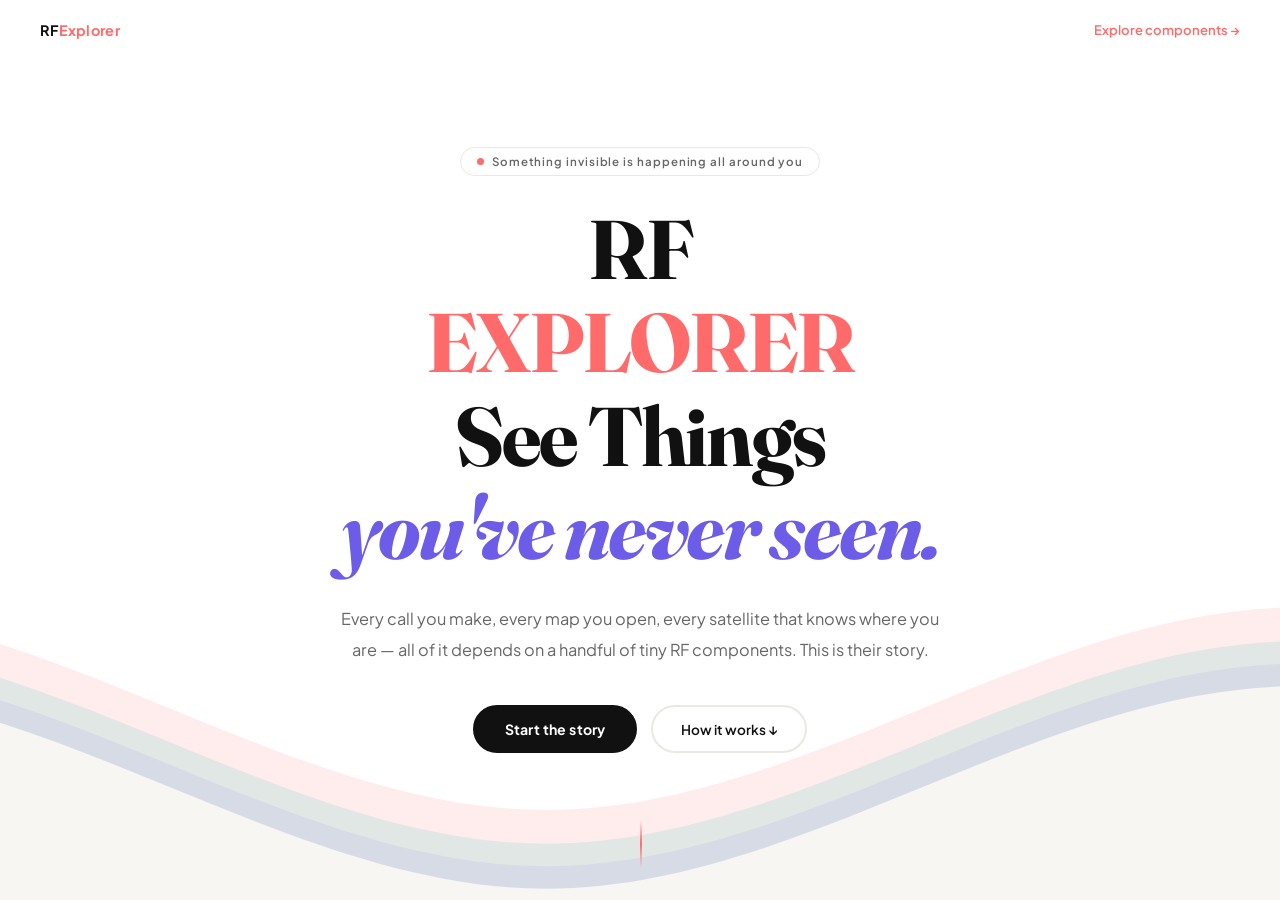
==== commit 36783907: "Update index.html" ====
--- a/index.html
+++ b/index.html
@@ -60,9 +60,9 @@
           Something invisible is happening all around you
         </div>
         <h1 class="hero-h1">
-          <span class="anim-in" style="--d:.18s">The signals that</span>
-          <span class="anim-in anim-in--colour" style="--d:.32s">run our world</span>
-          <span class="anim-in" style="--d:.46s">live in components</span>
+          <span class="anim-in" style="--d:.18s">RF</span>
+          <span class="anim-in anim-in--colour" style="--d:.32s">EXPLORER </span>
+          <span class="anim-in" style="--d:.46s">See Things</span>
           <em class="anim-in anim-in--italic" style="--d:.6s">you've never seen.</em>
         </h1>
         <p class="hero-sub anim-in" style="--d:.76s">
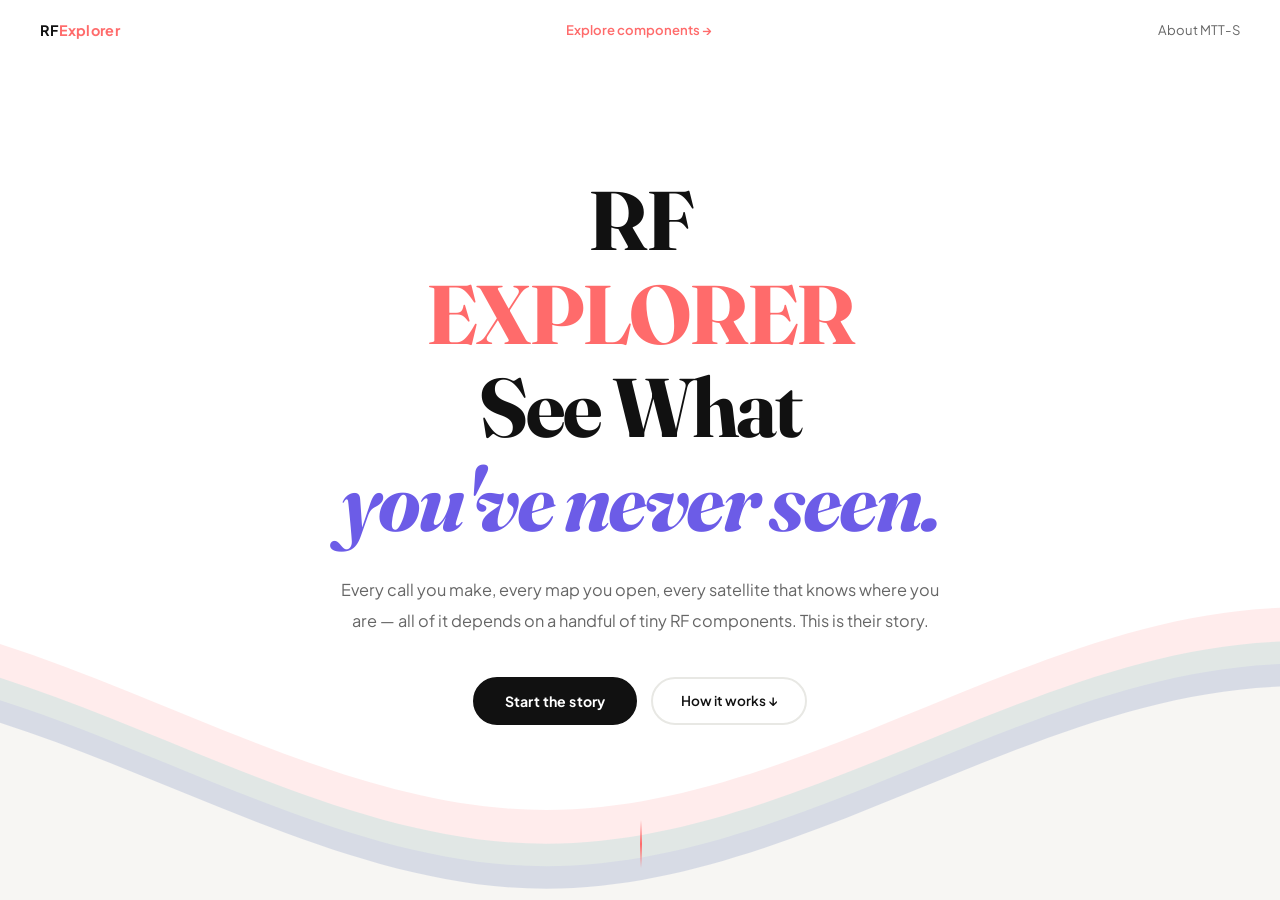
==== commit be41203c: "Add files via upload" ====
--- a/index.html
+++ b/index.html
@@ -20,6 +20,8 @@
     <a href="index.html" class="nav-brand">RF<span>Explorer</span></a>
     <div class="nav-chapter" id="navChapter"></div>
     <a href="cards.html" class="nav-cta">Explore components →</a>
+    <span class="nav-brand" id="navCompName"></span>
+    <a href="about.html" class="nav-back">About MTT-S</a>
   </nav>
 
   <!-- ══════════════════════════════════
@@ -55,14 +57,14 @@
       </div> -->
 
       <div class="hero-body">
-        <div class="hero-pill anim-in" style="--d:.05s">
+        <!-- <div class="hero-pill anim-in" style="--d:.05s">
           <span class="pill-dot"></span>
           Something invisible is happening all around you
-        </div>
+        </div> -->
         <h1 class="hero-h1">
           <span class="anim-in" style="--d:.18s">RF</span>
-          <span class="anim-in anim-in--colour" style="--d:.32s">EXPLORER </span>
-          <span class="anim-in" style="--d:.46s">See Things</span>
+          <span class="anim-in anim-in--colour" style="--d:.32s">EXPLORER</span>
+          <span class="anim-in" style="--d:.46s">See What </span>
           <em class="anim-in anim-in--italic" style="--d:.6s">you've never seen.</em>
         </h1>
         <p class="hero-sub anim-in" style="--d:.76s">
--- a/style.css
+++ b/style.css
@@ -860,8 +860,74 @@
   background: var(--white);
   align-items:center; justify-content:center; text-align:center;
 }
+/* ───────────────────────────────────────
+   AESTHETIC RF GRID BACKGROUND 
+   ─────────────────────────────────────── */
 .cs-hero-rings {
-  position:absolute; inset:0; overflow:hidden; opacity:.5;
+  position: absolute;
+  inset: 0;
+  overflow: hidden;
+  opacity: 0.85;
+  z-index: 0;
+  pointer-events: none;
+  /* Engineering blueprint grid pattern */
+  background-image: 
+    radial-gradient(circle at 50% 50%, rgba(108, 92, 231, 0.04) 0%, transparent 60%),
+    linear-gradient(rgba(17, 17, 17, 0.04) 1px, transparent 1px),
+    linear-gradient(90deg, rgba(17, 17, 17, 0.04) 1px, transparent 1px);
+  background-size: 100% 100%, 40px 40px, 40px 40px;
+  background-position: center, center, center;
+  /* Smoothly fades out at the bottom to blend into the next slide */
+  -webkit-mask-image: linear-gradient(to bottom, black 40%, transparent 100%);
+  mask-image: linear-gradient(to bottom, black 40%, transparent 100%);
+}
+
+.rf-pulse {
+  position: absolute;
+  border-radius: 100px;
+  opacity: 0;
+  will-change: transform, opacity;
+}
+
+/* Vertical and Horizontal shooting data streams using your palette */
+.p1 { 
+  width: 2px; height: 80px; bottom: -80px; left: 20%; 
+  background: var(--c2); box-shadow: 0 0 15px var(--c2); 
+  animation: pulse-up 4s cubic-bezier(.16,1,.3,1) infinite 0.5s; 
+}
+.p2 { 
+  width: 120px; height: 2px; top: 30%; left: -120px; 
+  background: var(--c1); box-shadow: 0 0 15px var(--c1); 
+  animation: pulse-right 6s cubic-bezier(.16,1,.3,1) infinite 1.2s; 
+}
+.p3 { 
+  width: 2px; height: 100px; bottom: -100px; left: 75%; 
+  background: var(--c3); box-shadow: 0 0 15px var(--c3); 
+  animation: pulse-up 5s cubic-bezier(.16,1,.3,1) infinite 2.8s; 
+}
+.p4 { 
+  width: 60px; height: 2px; top: 65%; right: -60px; 
+  background: var(--c4); box-shadow: 0 0 15px var(--c4); 
+  animation: pulse-left 4.5s cubic-bezier(.16,1,.3,1) infinite 0s; 
+}
+
+@keyframes pulse-up {
+  0%   { transform: translateY(0); opacity: 0; }
+  10%  { opacity: 0.6; }
+  80%  { opacity: 0; }
+  100% { transform: translateY(-100vh); opacity: 0; }
+}
+@keyframes pulse-right {
+  0%   { transform: translateX(0); opacity: 0; }
+  10%  { opacity: 0.6; }
+  80%  { opacity: 0; }
+  100% { transform: translateX(100vw); opacity: 0; }
+}
+@keyframes pulse-left {
+  0%   { transform: translateX(0); opacity: 0; }
+  10%  { opacity: 0.6; }
+  80%  { opacity: 0; }
+  100% { transform: translateX(-100vw); opacity: 0; }
 }
 .entry-ghost {
   position:absolute; inset:0;
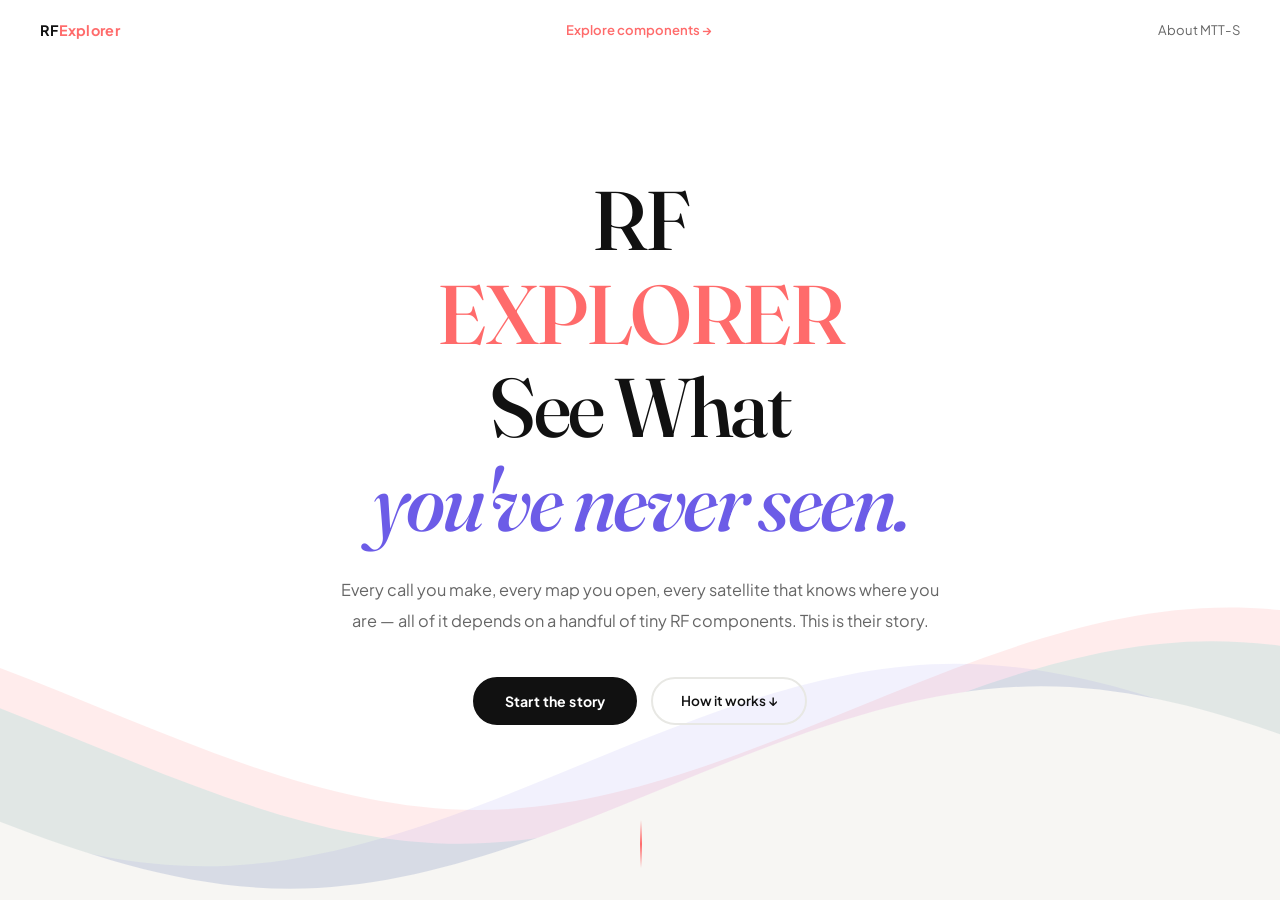
==== commit 982b8567: "Add files via upload" ====
--- a/index.html
+++ b/index.html
@@ -4,6 +4,11 @@
   <meta charset="UTF-8"/>
   <meta name="viewport" content="width=device-width, initial-scale=1.0"/>
   <title>RF Explorer — The Invisible World Around You</title>
+  
+  <link rel="manifest" href="manifest.json" />
+  <meta name="theme-color" content="#111111" />
+  <link rel="apple-touch-icon" href="icon-192.png" />
+
   <link rel="stylesheet" href="style.css"/>
   <link rel="preconnect" href="https://fonts.googleapis.com"/>
   <link rel="preconnect" href="https://fonts.gstatic.com" crossorigin/>
@@ -11,11 +16,9 @@
 </head>
 <body class="page-home">
 
-  <!-- Custom Cursor -->
   <div id="cd"></div>
   <div id="cr"></div>
 
-  <!-- Navbar -->
   <nav class="navbar" id="navbar">
     <a href="index.html" class="nav-brand">RF<span>Explorer</span></a>
     <div class="nav-chapter" id="navChapter"></div>
@@ -24,43 +27,24 @@
     <a href="about.html" class="nav-back">About MTT-S</a>
   </nav>
 
-  <!-- ══════════════════════════════════
-       SNAP CONTAINER
-  ══════════════════════════════════ -->
   <div class="home-snap" id="homeSnap">
 
-    <!-- ── SECTION 1: HERO ── -->
     <section class="hs hs-hero" id="secHero" data-chapter="">
-      <!-- Animated ring backdrop -->
-     <div class="hero-waves" aria-hidden="true">
+      <div class="hero-waves" aria-hidden="true">
         <svg class="waves-svg" xmlns="http://www.w3.org/2000/svg" xmlns:xlink="http://www.w3.org/1999/xlink" viewBox="0 24 150 28" preserveAspectRatio="none" shape-rendering="auto">
           <defs>
             <path id="gentle-wave" d="M-160 44c30 0 58-18 88-18s 58 18 88 18 58-18 88-18 58 18 88 18 v44h-352z" />
           </defs>
           <g class="parallax-waves">
-            <use xlink:href="#gentle-wave" x="48" y="0" class="wave w1" />
-            <use xlink:href="#gentle-wave" x="48" y="3" class="wave w2" />
-            <use xlink:href="#gentle-wave" x="48" y="5" class="wave w3" />
-            <use xlink:href="#gentle-wave" x="48" y="7" class="wave w4" />
+            <use xlink:href="#gentle-wave" x="40" y="0" class="wave w1" />
+            <use xlink:href="#gentle-wave" x="38" y="3" class="wave w2" />
+            <use xlink:href="#gentle-wave" x="8" y="5" class="wave w3" />
+            <use xlink:href="#gentle-wave" x="18" y="7" class="wave w4" />
           </g>
         </svg>
       </div>
 
-      <!-- Floating coloured tiles (decorative) -->
-      <!-- <div class="hero-floaters" aria-hidden="true">
-        <div class="floater f1">📡</div>
-        <div class="floater f2">⚡</div>
-        <div class="floater f3">🛰️</div>
-        <div class="floater f4">📱</div>
-        <div class="floater f5">🔬</div>
-        <div class="floater f6">📻</div>
-      </div> -->
-
       <div class="hero-body">
-        <!-- <div class="hero-pill anim-in" style="--d:.05s">
-          <span class="pill-dot"></span>
-          Something invisible is happening all around you
-        </div> -->
         <h1 class="hero-h1">
           <span class="anim-in" style="--d:.18s">RF</span>
           <span class="anim-in anim-in--colour" style="--d:.32s">EXPLORER</span>
@@ -78,13 +62,11 @@
         </div>
       </div>
 
-      <!-- Scroll nudge -->
       <div class="scroll-line anim-in" style="--d:1.1s" aria-hidden="true">
         <div class="scroll-line-bar"></div>
       </div>
     </section>
 
-    <!-- ── SECTION 2: ROADMAP (ONE SECTION, DOTTED LINE) ── -->
     <section class="hs hs-roadmap" id="secRoadmap" data-chapter="The Roadmap">
       <div class="roadmap-wrap">
         <div class="roadmap-head">
@@ -92,10 +74,7 @@
           <h2 class="roadmap-title">Five layers.<br/><em>One complete picture.</em></h2>
         </div>
 
-        <!-- Horizontal dotted path with 5 nodes -->
         <div class="roadmap-track">
-
-          <!-- SVG dotted line (desktop) -->
           <svg class="dotted-line" viewBox="0 0 900 4" preserveAspectRatio="none" xmlns="http://www.w3.org/2000/svg" aria-hidden="true">
             <line x1="0" y1="2" x2="900" y2="2"
               stroke="#111" stroke-width="2"
@@ -104,7 +83,6 @@
           </svg>
 
           <div class="roadmap-nodes">
-
             <div class="rnode" data-n="1" style="--nc:#FF6B6B">
               <div class="rnode-bubble">
                 <span class="rnode-num">01</span>
@@ -159,9 +137,8 @@
                 <p>RF makes sense. The invisible world is yours.</p>
               </div>
             </div>
-
-          </div><!-- /roadmap-nodes -->
-        </div><!-- /roadmap-track -->
+          </div>
+        </div>
 
         <div class="roadmap-cta">
           <a href="cards.html" class="btn-fill">Pick a component to explore</a>
@@ -169,7 +146,6 @@
       </div>
     </section>
 
-    <!-- ── SECTION 3: ABOUT ── -->
     <section class="hs hs-about" id="secAbout" data-chapter="About the Initiative">
       <div class="about-wrap">
 
@@ -195,7 +171,6 @@
         </div>
 
         <div class="about-right">
-          <!-- Colourful stat tiles -->
           <div class="stat-tile st1">
             <span class="st-num">8</span>
             <span class="st-label">RF Components</span>
@@ -217,12 +192,20 @@
       </div>
     </section>
 
-  </div><!-- /home-snap -->
-
-  <div class="page-veil" id="pageVeil"></div>
+  </div><div class="page-veil" id="pageVeil"></div>
 
   <script src="dataFetch.js"></script>
   <script src="animations.js"></script>
   <script src="main.js"></script>
+  
+  <script>
+    if ('serviceWorker' in navigator) {
+      window.addEventListener('load', () => {
+        navigator.serviceWorker.register('/sw.js')
+          .then(reg => console.log('Service Worker registered'))
+          .catch(err => console.error('Service Worker failure', err));
+      });
+    }
+  </script>
 </body>
-</html>
+</html>
--- a/style.css
+++ b/style.css
@@ -1,5 +1,5 @@
 /* ═══════════════════════════════════════════════════════════════
-   RF EXPLORER — MASTER STYLESHEET  v3
+   RF EXPLORER — MASTER STYLESHEET  v3.1
    Aesthetic : White + Colourful tiles · Editorial · Story-driven
    Audience  : 15–19 year olds · Curiosity-first
    ═══════════════════════════════════════════════════════════════ */
@@ -14,15 +14,15 @@
   --mid:     #666666;
   --border:  #e8e8e4;
 
-  /* Accents (colourful tiles) */
-  --c1: #FF6B6B;   /* coral  */
-  --c2: #4ECDC4;   /* teal   */
-  --c3: #6C5CE7;   /* violet */
-  --c4: #F9CA24;   /* yellow */
-  --c5: #10AC84;   /* green  */
-  --c6: #FF8B94;   /* pink   */
-  --c7: #45B7D1;   /* sky    */
-  --c8: #F0A500;   /* amber  */
+  /* Accents */
+  --c1: #FF6B6B;   
+  --c2: #4ECDC4;   
+  --c3: #6C5CE7;   
+  --c4: #F9CA24;   
+  --c5: #10AC84;   
+  --c6: #FF8B94;   
+  --c7: #45B7D1;   
+  --c8: #F0A500;   
 
   /* Type */
   --serif: 'Fraunces', Georgia, serif;
@@ -37,23 +37,11 @@
 }
 
 /* ── RESET ───────────────────────────────────────────────────── */
-/* Hide native scrollbars for a clean, app-like aesthetic */
-::-webkit-scrollbar { 
-  display: none; 
-}
-* { 
-  -ms-overflow-style: none;  /* IE and Edge */
-  scrollbar-width: none;     /* Firefox */
-}
+::-webkit-scrollbar { display: none; }
+* { -ms-overflow-style: none; scrollbar-width: none; }
 *,*::before,*::after { box-sizing:border-box; margin:0; padding:0; }
 html { -webkit-font-smoothing:antialiased; scroll-behavior:smooth; }
-body {
-  font-family: var(--sans);
-  background: var(--white);
-  color: var(--ink);
-  overflow-x: hidden;
-  min-height: 100dvh;
-}
+body { font-family: var(--sans); background: var(--white); color: var(--ink); overflow-x: hidden; min-height: 100dvh; }
 img { display:block; max-width:100%; height:auto; }
 a { color:inherit; text-decoration:none; }
 button { cursor:none; font-family:var(--sans); background:none; border:none; color:inherit; }
@@ -62,139 +50,37 @@
 
 /* ═══════════════════════════════════════════════════════════════
    CUSTOM CURSOR
-   #cd = small dot, snaps to mouse exactly
-   #cr = large ring, lags behind with lerp(0.12)
-   ═══════════════════════════════════════════════════════════════ */
-#cd {
-  position: fixed;
-  width: 9px;
-  height: 9px;
-  background: var(--ink);
-  border-radius: 50%;
-  /* dot uses translate(-50%,-50%) so left/top map to centre */
-  transform: translate(-50%,-50%);
-  pointer-events: none;
-  z-index: 99999;
-  top: -100px; left: -100px;
-  mix-blend-mode: difference;
-  transition:
-    width  180ms var(--ease-o),
-    height 180ms var(--ease-o),
-    background 180ms;
-  will-change: left, top;
-}
-#cr {
-  position: fixed;
-  width: 38px;
-  height: 38px;
-  border: 1.5px solid rgba(17,17,17,.45);
-  border-radius: 50%;
-  transform: translate(-50%,-50%);
-  pointer-events: none;
-  z-index: 99998;
-  top: -100px; left: -100px;
-  transition:
-    width  220ms var(--ease-o),
-    height 220ms var(--ease-o),
-    border-color 220ms,
-    opacity 220ms;
-  will-change: left, top;
-}
-/* Hover state — dot enlarges, ring expands with colour */
+   ═══════════════════════════════════════════════════════════════ */
+#cd { position: fixed; width: 9px; height: 9px; background: var(--ink); border-radius: 50%; transform: translate(-50%,-50%); pointer-events: none; z-index: 99999; top: -100px; left: -100px; mix-blend-mode: difference; transition: width 180ms var(--ease-o), height 180ms var(--ease-o), background 180ms; will-change: left, top; }
+#cr { position: fixed; width: 38px; height: 38px; border: 1.5px solid rgba(17,17,17,.45); border-radius: 50%; transform: translate(-50%,-50%); pointer-events: none; z-index: 99998; top: -100px; left: -100px; transition: width 220ms var(--ease-o), height 220ms var(--ease-o), border-color 220ms, opacity 220ms; will-change: left, top; }
 #cd.h { width:14px; height:14px; }
 #cr.h { width:58px; height:58px; border-color: var(--c1); border-width:2px; opacity:.6; }
 
 /* ── PAGE VEIL ───────────────────────────────────────────────── */
-.page-veil {
-  position: fixed; inset:0;
-  background: var(--white);
-  z-index: 8000;
-  pointer-events: none;
-  opacity: 0;
-  transition: opacity 480ms var(--ease-o);
-}
+.page-veil { position: fixed; inset:0; background: var(--white); z-index: 8000; pointer-events: none; opacity: 0; transition: opacity 480ms var(--ease-o); }
 .page-veil.is-visible { opacity:1; pointer-events:all; }
 
 /* ── ENTRY ANIMATIONS ────────────────────────────────────────── */
-.anim-in {
-  opacity:0;
-  transform: translateY(20px);
-  animation: anim-rise .7s var(--ease-o) both;
-  animation-delay: var(--d,0s);
-}
+.anim-in { opacity:0; transform: translateY(20px); animation: anim-rise .7s var(--ease-o) both; animation-delay: var(--d,0s); }
 .anim-in--colour { color: var(--c1) !important; }
 .anim-in--italic { font-style:italic; color: var(--c3) !important; }
-@keyframes anim-rise {
-  to { opacity:1; transform:translateY(0); }
-}
+@keyframes anim-rise { to { opacity:1; transform:translateY(0); } }
 
 /* IntersectionObserver trigger classes */
-.io-anim {
-  opacity:0;
-  transform: translateY(28px);
-  transition:
-    opacity  650ms var(--ease-o),
-    transform 650ms var(--ease-o);
-  transition-delay: var(--io-d,0s);
-  will-change: transform, opacity;
-}
-/* Shape-Morph Transition for Images */
-.io-anim-img {
-  opacity: 0;
-  clip-path: inset(30% 10% 30% 10% round 40px);
-  transform: scale(0.85) translateY(40px);
-  transition: 
-    opacity 700ms var(--ease-o),
-    transform 900ms var(--ease-o),
-    clip-path 900ms var(--ease-o);
-  transition-delay: var(--io-d, 0s);
-  will-change: transform, opacity, clip-path;
-}
-
-.io-anim-img.is-vis {
-  opacity: 1;
-  clip-path: inset(0% 0% 0% 0% round 18px);
-  transform: scale(1) translateY(0);
-}
-/* .io-anim.is-vis, .io-anim-img.is-vis { opacity:1; transform:none; } */
+.io-anim { opacity:0; transform: translateY(28px); transition: opacity 650ms var(--ease-o), transform 650ms var(--ease-o); transition-delay: var(--io-d,0s); will-change: transform, opacity; }
+.io-anim-img { opacity: 0; clip-path: inset(30% 10% 30% 10% round 40px); transform: scale(0.85) translateY(40px); transition: opacity 700ms var(--ease-o), transform 900ms var(--ease-o), clip-path 900ms var(--ease-o); transition-delay: var(--io-d, 0s); will-change: transform, opacity, clip-path; }
+.io-anim.is-vis { opacity: 1; transform: translateY(0); }
+.io-anim-img.is-vis { opacity: 1; clip-path: inset(0% 0% 0% 0% round 18px); transform: scale(1) translateY(0); }
 
 /* ═══════════════════════════════════════════════════════════════
    NAVBAR
    ═══════════════════════════════════════════════════════════════ */
-.navbar {
-  position: fixed;
-  top:0; left:0; right:0;
-  height: var(--nav-h);
-  display: flex; align-items: center;
-  justify-content: space-between;
-  padding: 0 40px;
-  z-index: 1000;
-  background: transparent;
-  transition: background 300ms, border-color 300ms, box-shadow 300ms;
-  border-bottom: 1px solid transparent;
-}
-.navbar--solid {
-  background: rgba(255,255,255,.92);
-  backdrop-filter: blur(20px) saturate(1.4);
-  border-color: var(--border);
-  box-shadow: 0 1px 0 var(--border);
-}
-.navbar.is-scrolled {
-  background: rgba(255,255,255,.92);
-  backdrop-filter: blur(20px) saturate(1.4);
-  border-color: var(--border);
-  box-shadow: 0 1px 0 var(--border);
-}
+.navbar { position: fixed; top:0; left:0; right:0; height: var(--nav-h); display: flex; align-items: center; justify-content: space-between; padding: 0 40px; z-index: 1000; background: transparent; transition: background 300ms, border-color 300ms, box-shadow 300ms; border-bottom: 1px solid transparent; }
+.navbar--solid, .navbar.is-scrolled { background: rgba(255,255,255,.92); backdrop-filter: blur(20px) saturate(1.4); border-color: var(--border); box-shadow: 0 1px 0 var(--border); }
 .navbar--hidden { transform:translateY(-110%); opacity:0; transition: transform 380ms var(--ease), opacity 380ms var(--ease), background 300ms, border-color 300ms; }
 .navbar--hidden.is-visible { transform:translateY(0); opacity:1; }
 
-.nav-brand {
-  font-family: var(--sans);
-  font-weight: 700;
-  font-size: .9rem;
-  color: var(--ink);
-  letter-spacing:.02em;
-}
+.nav-brand { font-family: var(--sans); font-weight: 700; font-size: .9rem; color: var(--ink); letter-spacing:.02em; }
 .nav-brand span { color: var(--c1); }
 .nav-chapter, .nav-back, .nav-cta, .nav-placeholder { font-size:.82rem; color: var(--mid); }
 .nav-back:hover, .nav-cta:hover { color: var(--ink); }
@@ -204,18 +90,7 @@
 /* ═══════════════════════════════════════════════════════════════
    SHARED BUTTONS
    ═══════════════════════════════════════════════════════════════ */
-.btn-fill {
-  display: inline-flex; align-items:center; gap:8px;
-  font-family: var(--sans); font-size:.88rem; font-weight:700;
-  letter-spacing:.01em;
-  color: var(--white);
-  background: var(--ink);
-  padding: 13px 30px;
-  border-radius: 100px;
-  border: 2px solid var(--ink);
-  transition: background 200ms, color 200ms, transform 200ms var(--ease-b);
-  will-change: transform;
-}
+.btn-fill { display: inline-flex; align-items:center; gap:8px; font-family: var(--sans); font-size:.88rem; font-weight:700; letter-spacing:.01em; color: var(--white); background: var(--ink); padding: 13px 30px; border-radius: 100px; border: 2px solid var(--ink); transition: background 200ms, color 200ms, transform 200ms var(--ease-b); will-change: transform; }
 .btn-fill:hover { background: var(--c1); border-color: var(--c1); transform:scale(1.03); }
 .btn-fill:active { transform:scale(.97); }
 .btn-fill--dark { background:#111; color:#fff; border-color:#111; }
@@ -223,856 +98,263 @@
 .btn-fill--light { background:var(--white); color:var(--ink); border-color:var(--white); }
 .btn-fill--light:hover { background:var(--off); }
 
-.btn-outline {
-  display: inline-flex; align-items:center; gap:6px;
-  font-family: var(--sans); font-size:.85rem; font-weight:600;
-  color: var(--ink);
-  border: 2px solid var(--border);
-  padding: 13px 28px;
-  border-radius: 100px;
-  transition: border-color 200ms, color 200ms;
-}
+.btn-outline { display: inline-flex; align-items:center; gap:6px; font-family: var(--sans); font-size:.85rem; font-weight:600; color: var(--ink); border: 2px solid var(--border); padding: 13px 28px; border-radius: 100px; transition: border-color 200ms, color 200ms; }
 .btn-outline:hover { border-color: var(--ink); }
 
-.tag-label {
-  display: inline-block;
-  font-size: .68rem;
-  font-weight: 700;
-  letter-spacing: .14em;
-  text-transform: uppercase;
-  color: var(--mid);
-  margin-bottom: 16px;
-}
+.tag-label { display: inline-block; font-size: .68rem; font-weight: 700; letter-spacing: .14em; text-transform: uppercase; color: var(--mid); margin-bottom: 16px; }
 .tag-label--light { color:rgba(255,255,255,.5); }
 
 /* ═══════════════════════════════════════════════════════════════
-   HOME PAGE — SNAP SCROLL
-   ═══════════════════════════════════════════════════════════════ */
-.home-snap {
-  height: 100dvh;
-  overflow-y: scroll;
-  scroll-snap-type: y mandatory;
-  scroll-behavior: smooth;
-  overscroll-behavior-y: none;
-}
-.hs {
-  scroll-snap-align: start;
-  scroll-snap-stop: always;
-  height: 100dvh;
-  position: relative;
-  display: flex;
-  align-items: center;
-  justify-content: center;
-  overflow: hidden;
-}
-
-/* ───────────────────────────────────────
-   HERO SECTION
-   ─────────────────────────────────────── */
-.hs-hero {
-  background: var(--white);
-  flex-direction: column;
-  text-align: center;
-  padding: 0 24px;
-}
-
-/* ───────────────────────────────────────
-   ANIMATED WAVES (Aesthetic & Vibrant)
-   ─────────────────────────────────────── */
-.hero-waves {
-  position: absolute;
-  bottom: 0;
-  left: 0;
-  width: 100%;
-  height: 35vh;
-  min-height: 250px;
-  overflow: hidden;
-  pointer-events: none;
-  z-index: 1; 
-}
-.waves-svg {
-  width: 100%;
-  height: 100%;
-}
+   HOME PAGE
+   ═══════════════════════════════════════════════════════════════ */
+.home-snap { height: 100dvh; overflow-y: scroll; scroll-snap-type: y mandatory; scroll-behavior: smooth; overscroll-behavior-y: none; }
+.hs { scroll-snap-align: start; scroll-snap-stop: always; height: 100dvh; position: relative; display: flex; align-items: center; justify-content: center; overflow: hidden; }
+
+.hs-hero { background: var(--white); flex-direction: column; text-align: center; padding: 0 24px; }
+.hero-waves { position: absolute; bottom: 0; left: 0; width: 100%; height: 35vh; min-height: 250px; overflow: hidden; pointer-events: none; z-index: 1; }
+.waves-svg { width: 100%; height: 100%; }
 .wave { opacity: 0.85; }
-.w1 { fill: rgba(255, 107, 107, 0.15); } /* Coral */
-.w2 { fill: rgba(78, 205, 196, 0.2); }   /* Teal */
-.w3 { fill: rgba(108, 92, 231, 0.1); }   /* Violet */
-.w4 { fill: var(--off); opacity: 1; }    /* Matches the next section's background */
-
-.parallax-waves > use {
-  animation: move-forever 25s cubic-bezier(.55,.5,.45,.5) infinite;
-}
+.w1 { fill: rgba(255, 107, 107, 0.15); }
+.w2 { fill: rgba(78, 205, 196, 0.2); }
+.w3 { fill: rgba(108, 92, 231, 0.1); }
+.w4 { fill: var(--off); opacity: 1; }
+
+.parallax-waves > use { animation: move-forever 25s cubic-bezier(.55,.5,.45,.5) infinite; }
 .parallax-waves > use:nth-child(1) { animation-delay: -2s; animation-duration: 7s; }
 .parallax-waves > use:nth-child(2) { animation-delay: -3s; animation-duration: 10s; }
 .parallax-waves > use:nth-child(3) { animation-delay: -4s; animation-duration: 13s; }
 .parallax-waves > use:nth-child(4) { animation-delay: -5s; animation-duration: 20s; }
 
-@keyframes move-forever {
-  0%   { transform: translate3d(-90px, 0, 0); }
-  100% { transform: translate3d(85px, 0, 0); }
-}
-
-/* Floating emoji tiles */
-.hero-floaters { position:absolute; inset:0; pointer-events:none; }
-.floater {
-  position: absolute;
-  font-size: 1.5rem;
-  padding: 10px 14px;
-  background: var(--white);
-  border: 1.5px solid var(--border);
-  border-radius: 12px;
-  box-shadow: 0 4px 16px rgba(0,0,0,.07);
-  animation: float-tile 5s ease-in-out infinite;
-  will-change: transform;
-}
-.f1  { top:18%; left:8%;  animation-delay:0s;    animation-duration:5.5s; }
-.f2  { top:65%; left:6%;  animation-delay:.8s;   animation-duration:6s;   }
-.f3  { top:20%; right:9%; animation-delay:.4s;   animation-duration:5s;   }
-.f4  { top:70%; right:7%; animation-delay:1.2s;  animation-duration:6.5s; }
-.f5  { top:45%; left:4%;  animation-delay:.6s;   animation-duration:5.8s; }
-.f6  { top:42%; right:5%; animation-delay:1s;    animation-duration:5.2s; }
-@keyframes float-tile {
-  0%,100% { transform:translateY(0) rotate(-1deg); }
-  50%      { transform:translateY(-12px) rotate(1deg); }
-}
-
-.hero-body {
-  position: relative;
-  z-index: 10;
-  display: flex; flex-direction:column; align-items:center;
-  max-width: 740px; gap:0;
-}
-.hero-pill {
-  display: inline-flex; align-items:center; gap:8px;
-  font-size: .72rem; font-weight:600; letter-spacing:.08em;
-  color: var(--mid);
-  border: 1.5px solid var(--border);
-  padding: 6px 16px;
-  border-radius: 100px;
-  margin-bottom: 28px;
-}
-.pill-dot {
-  width:7px; height:7px; border-radius:50%;
-  background: var(--c1);
-  animation: dot-blink 2s ease-in-out infinite;
-}
-@keyframes dot-blink {
-  0%,100% { opacity:1; } 50% { opacity:.3; }
-}
-.hero-h1 {
-  font-family: var(--serif);
-  font-size: clamp(2.6rem, 6.5vw, 5.8rem);
-  font-weight: 700;
-  line-height: 1.1;
-  letter-spacing: -.03em;
-  color: var(--ink);
-  margin-bottom: 28px;
-  display: flex; flex-direction:column; gap:2px;
-}
+@keyframes move-forever { 0% { transform: translate3d(-90px, 0, 0); } 100% { transform: translate3d(85px, 0, 0); } }
+
+.hero-body { position: relative; z-index: 10; display: flex; flex-direction:column; align-items:center; max-width: 740px; gap:0; }
+.hero-h1 { font-family: var(--serif); font-size: clamp(2.6rem, 6.5vw, 5.8rem); font-weight: 500; line-height: 1.1; letter-spacing: -.03em; color: var(--ink); margin-bottom: 28px; display: flex; flex-direction:column; gap:2px; }
 .hero-h1 em { font-style:italic; color: var(--c3); }
-.hero-sub {
-  font-size: clamp(.85rem, 1.6vw, 1.02rem);
-  color: var(--mid);
-  line-height: 1.88;
-  max-width: 52ch; text-align:center;
-  margin-bottom: 40px;
-}
+.hero-sub { font-size: clamp(.85rem, 1.6vw, 1.02rem); color: var(--mid); line-height: 1.88; max-width: 52ch; text-align:center; margin-bottom: 40px; }
 .hero-btns { display:flex; gap:14px; flex-wrap:wrap; justify-content:center; }
 
-/* Scroll line */
-.scroll-line {
-  position: absolute; bottom:32px; left:50%; transform:translateX(-50%);
-  z-index:10; display:flex; flex-direction:column; align-items:center;
-}
-.scroll-line-bar {
-  width:1.5px; height:48px;
-  background: linear-gradient(to bottom, transparent, var(--c1), transparent);
-  animation: scroll-drop 2.4s ease-in-out infinite;
-}
-@keyframes scroll-drop {
-  0%   { transform:translateY(-16px); opacity:0; }
-  40%  { opacity:1; }
-  100% { transform:translateY(16px);  opacity:0; }
-}
-
-/* ───────────────────────────────────────
-   ROADMAP SECTION
-   ─────────────────────────────────────── */
-.hs-roadmap {
-  background: var(--off);
-  padding: 0 40px;
-  border-top: 1px solid var(--border);
-}
-.roadmap-wrap {
-  width:100%; max-width:1100px;
-  display: flex; flex-direction:column; gap:0;
-  position:relative; z-index:1;
-}
-.roadmap-head {
-  display:flex; flex-direction:column; align-items:center;
-  text-align:center; margin-bottom:48px;
-}
-.roadmap-title {
-  font-family: var(--serif);
-  font-size: clamp(1.9rem, 4vw, 3rem);
-  font-weight:700; line-height:1.2; letter-spacing:-.02em;
-  color: var(--ink);
-}
+.scroll-line { position: absolute; bottom:32px; left:50%; transform:translateX(-50%); z-index:10; display:flex; flex-direction:column; align-items:center; }
+.scroll-line-bar { width:1.5px; height:48px; background: linear-gradient(to bottom, transparent, var(--c1), transparent); animation: scroll-drop 2.4s ease-in-out infinite; }
+@keyframes scroll-drop { 0% { transform:translateY(-16px); opacity:0; } 40% { opacity:1; } 100% { transform:translateY(16px); opacity:0; } }
+
+.hs-roadmap { background: var(--off); padding: 0 40px; border-top: 1px solid var(--border); }
+.roadmap-wrap { width:100%; max-width:1100px; display: flex; flex-direction:column; gap:0; position:relative; z-index:1; }
+.roadmap-head { display:flex; flex-direction:column; align-items:center; text-align:center; margin-bottom:48px; }
+.roadmap-title { font-family: var(--serif); font-size: clamp(1.9rem, 4vw, 3rem); font-weight:400; line-height:1.2; letter-spacing:-.02em; color: var(--ink); }
 .roadmap-title em { font-style:italic; color:var(--c3); }
 
-/* Horizontal track with dotted SVG line */
-.roadmap-track {
-  position: relative;
-  display: flex; flex-direction:column; align-items:center;
-  width:100%;
-}
-.dotted-line {
-  position: absolute;
-  top: 24px; /* aligns with bubble centres */
-  left: 6%; right:6%;
-  width: 88%;
-  height: 4px;
-  overflow: visible;
-}
-.path-draw {
-  stroke-dasharray: 6 8;
-  stroke-linecap: round;
-}
-/* Animate the line drawing in when section is active */
-.hs-roadmap.is-active .path-draw {
-  animation: dash-draw 1.2s var(--ease-o) both;
-}
-@keyframes dash-draw {
-  from { stroke-dashoffset: 900; }
-  to   { stroke-dashoffset: 0; }
-}
-
-.roadmap-nodes {
-  display: flex;
-  align-items: flex-start;
-  justify-content: space-between;
-  width: 100%;
-  padding-top: 0;
-  gap: 0;
-}
-.rnode {
-  display: flex;
-  flex-direction: column;
-  align-items: center;
-  gap: 16px;
-  flex: 1;
-  position: relative;
-  opacity: 0;
-  transform: translateY(20px);
-  transition: opacity .55s var(--ease-o), transform .55s var(--ease-o);
-}
-.rnode:nth-child(1) { transition-delay: .15s; }
-.rnode:nth-child(2) { transition-delay: .3s; }
-.rnode:nth-child(3) { transition-delay: .45s; }
-.rnode:nth-child(4) { transition-delay: .6s; }
-.rnode:nth-child(5) { transition-delay: .75s; }
+.roadmap-track { position: relative; display: flex; flex-direction:column; align-items:center; width:100%; }
+.dotted-line { position: absolute; top: 24px; left: 6%; right:6%; width: 88%; height: 4px; overflow: visible; }
+.path-draw { stroke-dasharray: 6 8; stroke-linecap: round; }
+.hs-roadmap.is-active .path-draw { animation: dash-draw 1.2s var(--ease-o) both; }
+@keyframes dash-draw { from { stroke-dashoffset: 900; } to { stroke-dashoffset: 0; } }
+
+.roadmap-nodes { display: flex; align-items: flex-start; justify-content: space-between; width: 100%; padding-top: 0; gap: 0; }
+.rnode { display: flex; flex-direction: column; align-items: center; gap: 16px; flex: 1; position: relative; opacity: 0; transform: translateY(20px); transition: opacity .55s var(--ease-o), transform .55s var(--ease-o); }
+.rnode:nth-child(1) { transition-delay: .15s; } .rnode:nth-child(2) { transition-delay: .3s; } .rnode:nth-child(3) { transition-delay: .45s; } .rnode:nth-child(4) { transition-delay: .6s; } .rnode:nth-child(5) { transition-delay: .75s; }
 .hs-roadmap.is-active .rnode { opacity:1; transform:translateY(0); }
 
-.rnode-bubble {
-  width: 48px; height:48px;
-  border-radius:50%;
-  background: var(--white);
-  border: 2.5px solid var(--nc, var(--c1));
-  display:flex; align-items:center; justify-content:center;
-  box-shadow: 0 4px 16px rgba(0,0,0,.08);
-  z-index:2; position:relative;
-  transition: transform 220ms var(--ease-b), box-shadow 220ms;
-}
-.rnode:hover .rnode-bubble {
-  transform: scale(1.15);
-  box-shadow: 0 8px 24px rgba(0,0,0,.14);
-}
-.rnode-num {
-  font-family: var(--sans); font-size:.8rem; font-weight:700;
-  color: var(--nc, var(--c1));
-}
-
-/* Card pops above or below alternately */
-.rnode-card {
-  background: var(--white);
-  border: 1.5px solid var(--border);
-  border-radius: 14px;
-  padding: 16px;
-  max-width: 160px;
-  text-align:center;
-  box-shadow: 0 4px 20px rgba(0,0,0,.07);
-  margin-top: 8px;
-  transition: transform 220ms var(--ease-b), box-shadow 220ms;
-}
-.rnode-card--up {
-  order: -1;
-  margin-top: 0;
-  margin-bottom: 8px;
-}
-.rnode:hover .rnode-card {
-  transform: translateY(-4px);
-  box-shadow: 0 12px 32px rgba(0,0,0,.12);
-}
-.rnode-tile {
-  width:100%; height:6px; border-radius:4px; margin-bottom:10px;
-}
-.rnode-card h3 {
-  font-family:var(--sans); font-size:.82rem; font-weight:700;
-  color: var(--ink); margin-bottom:5px;
-}
-.rnode-card p {
-  font-size:.7rem; color: var(--mid); line-height:1.5;
-}
+.rnode-bubble { width: 48px; height:48px; border-radius:50%; background: var(--white); border: 2.5px solid var(--nc, var(--c1)); display:flex; align-items:center; justify-content:center; box-shadow: 0 4px 16px rgba(0,0,0,.08); z-index:2; position:relative; transition: transform 220ms var(--ease-b), box-shadow 220ms; }
+.rnode:hover .rnode-bubble { transform: scale(1.15); box-shadow: 0 8px 24px rgba(0,0,0,.14); }
+.rnode-num { font-family: var(--sans); font-size:.8rem; font-weight:700; color: var(--nc, var(--c1)); }
+
+.rnode-card { background: var(--white); border: 1.5px solid var(--border); border-radius: 14px; padding: 16px; max-width: 160px; text-align:center; box-shadow: 0 4px 20px rgba(0,0,0,.07); margin-top: 8px; transition: transform 220ms var(--ease-b), box-shadow 220ms; }
+.rnode-card--up { order: -1; margin-top: 0; margin-bottom: 8px; }
+.rnode:hover .rnode-card { transform: translateY(-4px); box-shadow: 0 12px 32px rgba(0,0,0,.12); }
+.rnode-tile { width:100%; height:6px; border-radius:4px; margin-bottom:10px; }
+.rnode-card h3 { font-family:var(--sans); font-size:.82rem; font-weight:700; color: var(--ink); margin-bottom:5px; }
+.rnode-card p { font-size:.7rem; color: var(--mid); line-height:1.5; }
 
 .roadmap-cta { display:flex; justify-content:center; margin-top:36px; }
 
-/* ───────────────────────────────────────
-   ABOUT SECTION
-   ─────────────────────────────────────── */
-.hs-about {
-  background: var(--ink);
-  padding: 0 80px;
-  border-top: 1px solid #222;
-}
-.about-wrap {
-  display:grid; grid-template-columns:1fr 1fr;
-  gap:80px; max-width:1100px; width:100%;
-  align-items:center;
-}
-@media(max-width:860px) {
-  .about-wrap { grid-template-columns:1fr; gap:48px; }
-  .hs-about { padding:0 28px; }
-}
+.hs-about { background: var(--ink); padding: 0 80px; border-top: 1px solid #222; }
+.about-wrap { display:grid; grid-template-columns:1fr 1fr; gap:80px; max-width:1100px; width:100%; align-items:center; }
+@media(max-width:860px) { .about-wrap { grid-template-columns:1fr; gap:48px; } .hs-about { padding:0 28px; } }
 .about-left { display:flex; flex-direction:column; gap:20px; }
-.about-title {
-  font-family: var(--serif);
-  font-size: clamp(2rem,4vw,3.2rem);
-  font-weight:700; line-height:1.18; letter-spacing:-.025em;
-  color: var(--white);
-}
+.about-title { font-family: var(--serif); font-size: clamp(2rem,4vw,3.2rem); font-weight:700; line-height:1.18; letter-spacing:-.025em; color: var(--white); }
 .about-title em { font-style:italic; color:var(--c2); }
 .about-body { font-size:.9rem; line-height:1.88; color:rgba(255,255,255,.55); max-width:48ch; }
 
-/* Colourful stat tiles */
-.about-right {
-  display:grid; grid-template-columns:1fr 1fr; gap:16px;
-}
-.stat-tile {
-  display:flex; flex-direction:column; gap:8px;
-  padding: 28px 24px;
-  border-radius: 18px;
-  position:relative; overflow:hidden;
-  transition: transform 250ms var(--ease-b);
-}
+.about-right { display:grid; grid-template-columns:1fr 1fr; gap:16px; }
+.stat-tile { display:flex; flex-direction:column; gap:8px; padding: 28px 24px; border-radius: 18px; position:relative; overflow:hidden; transition: transform 250ms var(--ease-b); }
 .stat-tile:hover { transform:scale(1.03) translateY(-2px); }
-.st1 { background: var(--c1); }
-.st2 { background: var(--c2); }
-.st3 { background: var(--c3); }
-.st4 { background: var(--c4); }
-.st-num, .st-icon {
-  font-family:var(--serif); font-size:2.8rem; font-weight:700;
-  line-height:1; color:var(--white);
-}
+.st1 { background: var(--c1); } .st2 { background: var(--c2); } .st3 { background: var(--c3); } .st4 { background: var(--c4); }
+.st-num, .st-icon { font-family:var(--serif); font-size:2.8rem; font-weight:700; line-height:1; color:var(--white); }
 .st4 .st-num, .st4 .st-icon { color:var(--ink); }
-.st-label {
-  font-size:.72rem; font-weight:700; letter-spacing:.06em;
-  text-transform:uppercase; color:rgba(255,255,255,.75);
-}
+.st-label { font-size:.72rem; font-weight:700; letter-spacing:.06em; text-transform:uppercase; color:rgba(255,255,255,.75); }
 .st4 .st-label { color:rgba(0,0,0,.55); }
 
-
 /* ═══════════════════════════════════════════════════════════════
    CARDS PAGE
    ═══════════════════════════════════════════════════════════════ */
 body.page-cards { overflow-y:auto; }
 
 .cards-page-wrap { padding:0; }
-.cards-hd {
-  padding: calc(var(--nav-h) + 64px) 80px 56px;
-  border-bottom: 1px solid var(--border);
-  max-width:900px;
-}
+.cards-hd { padding: calc(var(--nav-h) + 64px) 80px 56px; border-bottom: 1px solid var(--border); max-width:900px; }
 @media(max-width:680px) { .cards-hd { padding:calc(var(--nav-h)+40px) 24px 40px; } }
 
-.cards-hd-pre {
-  font-size:.72rem; font-weight:700; letter-spacing:.14em;
-  text-transform:uppercase; color:var(--c1); margin-bottom:14px;
-}
-.cards-hd-title {
-  font-family:var(--serif);
-  font-size:clamp(2.2rem,5vw,3.8rem);
-  font-weight:700; line-height:1.14; letter-spacing:-.03em;
-  color:var(--ink); margin-bottom:18px;
-}
+.cards-hd-pre { font-size:.72rem; font-weight:400; letter-spacing:.14em; text-transform:uppercase; color:var(--c1); margin-bottom:14px; }
+.cards-hd-title { font-family:var(--serif); font-size:clamp(2.2rem,5vw,3.8rem); font-weight:700; line-height:1.14; letter-spacing:-.03em; color:var(--ink); margin-bottom:18px; }
 .cards-hd-title em { font-style:italic; color:var(--c1); }
 .cards-hd-sub { font-size:.92rem; color:var(--mid); line-height:1.8; max-width:54ch; }
 
-/* Loading */
-.cards-loading {
-  padding: 80px; display:flex; flex-direction:column; align-items:center; gap:16px;
-}
+.cards-loading { padding: 80px; display:flex; flex-direction:column; align-items:center; gap:16px; }
 .ld-dots { display:flex; gap:8px; }
-.ld-dots span {
-  width:8px; height:8px; border-radius:50%; background:var(--border);
-  animation:ld-bounce 1.2s ease-in-out infinite;
-  animation-delay:calc(var(--i)*.18s);
-}
-@keyframes ld-bounce {
-  0%,80%,100% { transform:scale(1); background:var(--border); }
-  40%          { transform:scale(1.4); background:var(--c1); }
-}
+.ld-dots span { width:8px; height:8px; border-radius:50%; background:var(--border); animation:ld-bounce 1.2s ease-in-out infinite; animation-delay:calc(var(--i)*.18s); }
+@keyframes ld-bounce { 0%,80%,100% { transform:scale(1); background:var(--border); } 40% { transform:scale(1.4); background:var(--c1); } }
 .cards-loading p { font-size:.82rem; color:var(--mid); }
 
-/* Error */
 .cards-err { padding:60px 80px; text-align:center; display:flex; flex-direction:column; align-items:center; gap:16px; }
 .cards-err p { color:var(--mid); }
 
-/* Grid */
-.cards-grid {
-  padding: 48px 80px 100px;
-  display: grid;
-  grid-template-columns: repeat(auto-fill, minmax(290px,1fr));
-  gap: 22px;
-}
+.cards-grid { padding: 48px 80px 100px; display: grid; grid-template-columns: repeat(auto-fill, minmax(290px,1fr)); gap: 22px; }
 @media(max-width:680px) { .cards-grid { padding:32px 16px 80px; gap:16px; } }
 
-/* ═══════════════════════════════════════════════════════════════
-   RF CARD — 3D TILT + COLOUR-CHANGING HOVER
-   ───────────────────────────────────────────────────────────────
-   3D Tilt math (see animations.js for formula):
-     JS writes --rx, --ry, --sc, --gx, --gy to element style.
-     CSS reads them in transform declaration.
-   
-   Colour-changing hover:
-     .rf-card__colour is the top coloured band.
-     On hover it runs filter:hue-rotate(360deg) — GPU animated,
-     cycling through the full spectrum from the card's base colour.
-   ═══════════════════════════════════════════════════════════════ */
+/* ───────────────────────────────────────────────────────────────
+   RF CARD
+   ─────────────────────────────────────────────────────────────── */
 .rf-card {
-  position: relative;
-  background: var(--white);
-  border: 1.5px solid var(--border);
-  border-radius: 20px;
-  overflow: hidden;
-  transform-style: preserve-3d;
-  /* 3D transform driven by CSS variables set by JS */
-  transform:
-    perspective(900px)
-    rotateX(var(--rx,0deg))
-    rotateY(var(--ry,0deg))
-    scale3d(var(--sc,1),var(--sc,1),1);
-  transition:
-    transform 350ms var(--ease-o),
-    border-color 250ms,
-    box-shadow 350ms;
-  will-change: transform;
-  animation: card-up .5s var(--ease-o) both;
-  animation-delay: var(--cd, 0s);
+  position: relative; background: var(--white); border: 1.5px solid var(--border);
+  border-radius: 20px; overflow: hidden; transform-style: preserve-3d;
+  transform: perspective(900px) rotateX(var(--rx,0deg)) rotateY(var(--ry,0deg)) scale3d(var(--sc,1),var(--sc,1),1);
+  transition: transform 350ms var(--ease-o), border-color 250ms, box-shadow 350ms;
+  will-change: transform; animation: card-up .5s var(--ease-o) both; animation-delay: var(--cd, 0s);
   box-shadow: 0 2px 12px rgba(0,0,0,.06);
 }
-@keyframes card-up {
-  from { opacity:0; transform:perspective(900px) translateY(32px) scale(.95); }
-  to   { opacity:1; transform:perspective(900px) translateY(0) scale(1); }
-}
-.rf-card:hover {
-  border-color: transparent;
-  box-shadow: 0 24px 60px rgba(0,0,0,.14), 0 0 0 1.5px var(--card-c, var(--c1));
-}
-
-/* Coloured top band — hue-rotate on hover for colour cycling */
-.rf-card__colour {
-  width:100%; height:8px;
-  background: var(--card-c, var(--c1));
-  transition: height 250ms var(--ease-o);
-  will-change: filter;
-}
-.rf-card:hover .rf-card__colour {
-  height: 12px;
-  animation: hue-spin 2.5s linear infinite;
-}
-@keyframes hue-spin {
-  from { filter: hue-rotate(0deg); }
-  to   { filter: hue-rotate(360deg); }
-}
-
-/* Image block */
-.rf-card__img {
-  width:100%; aspect-ratio:16/10;
-  overflow:hidden; background:var(--off);
-  position:relative;
-  transform: translateZ(0);
-}
-.rf-card__img img {
-  width:100%; height:100%; object-fit:cover;
-  transform:scale(1);
-  transition: transform 500ms var(--ease-o);
-  will-change: transform;
-}
+@keyframes card-up { from { opacity:0; transform:perspective(900px) translateY(32px) scale(.95); } to { opacity:1; transform:perspective(900px) translateY(0) scale(1); } }
+.rf-card:hover { border-color: transparent; box-shadow: 0 24px 60px rgba(0,0,0,.14), 0 0 0 1.5px var(--card-c, var(--c1)); }
+
+.rf-card__colour { width:100%; height:8px; background: var(--card-c, var(--c1)); transition: height 250ms var(--ease-o); will-change: filter; }
+.rf-card:hover .rf-card__colour { height: 12px; animation: hue-spin 2.5s linear infinite; }
+@keyframes hue-spin { from { filter: hue-rotate(0deg); } to { filter: hue-rotate(360deg); } }
+
+.rf-card__img { width:100%; overflow:hidden; background:var(--off); position:relative; transform: translateZ(0); }
+.rf-card__img img { width:100%; height:auto; object-fit:contain; display:block; transition: transform 500ms var(--ease-o); will-change: transform; }
 .rf-card:hover .rf-card__img img { transform:scale(1.06); }
-.rf-card__img-ph {
-  position:absolute; inset:0;
-  display:flex; align-items:center; justify-content:center;
-  font-size:3rem;
-  background: linear-gradient(135deg, var(--card-c,var(--c1))22, white);
-}
-
-/* Number badge */
-.rf-card__n {
-  position:absolute; top:12px; left:14px; z-index:3;
-  font-family:var(--sans); font-size:.62rem; font-weight:700;
-  letter-spacing:.08em;
-  background: var(--white);
-  color: var(--card-c,var(--c1));
-  padding: 3px 10px; border-radius:100px;
-  box-shadow: 0 2px 8px rgba(0,0,0,.12);
-}
-
-/* Glare layer (moves with mouse) */
-.rf-card__glare {
-  position:absolute; inset:0; pointer-events:none; z-index:4;
-  background: radial-gradient(
-    circle at var(--gx,50%) var(--gy,50%),
-    rgba(255,255,255,.1) 0%, transparent 65%
-  );
-  opacity:0; transition:opacity 200ms; border-radius:inherit;
-}
+.rf-card__img-ph { position:absolute; inset:0; display:flex; align-items:center; justify-content:center; font-size:3rem; background: linear-gradient(135deg, var(--card-c,var(--c1))22, white); }
+
+.rf-card__n { position:absolute; top:12px; left:14px; z-index:3; font-family:var(--sans); font-size:.62rem; font-weight:700; letter-spacing:.08em; background: var(--white); color: var(--card-c,var(--c1)); padding: 3px 10px; border-radius:100px; box-shadow: 0 2px 8px rgba(0,0,0,.12); }
+
+.rf-card__glare { position:absolute; inset:0; pointer-events:none; z-index:4; background: radial-gradient( circle at var(--gx,50%) var(--gy,50%), rgba(255,255,255,.1) 0%, transparent 65% ); opacity:0; transition:opacity 200ms; border-radius:inherit; }
 .rf-card:hover .rf-card__glare { opacity:1; }
 
-/* Body */
-.rf-card__body {
-  padding: 18px 20px 0;
-  transform: translateZ(18px);
-}
-.rf-card__name {
-  font-family:var(--serif); font-size:1.15rem; font-weight:700;
-  letter-spacing:-.01em; line-height:1.3; color:var(--ink);
-  margin-bottom:8px;
-}
-.rf-card__preview {
-  font-size:.78rem; color:var(--mid); line-height:1.7;
-  display:-webkit-box; -webkit-line-clamp:3; -webkit-box-orient:vertical; overflow:hidden;
-}
-
-/* Footer */
-.rf-card__foot {
-  display:flex; align-items:center; justify-content:space-between;
-  padding: 14px 20px 18px;
-  transform: translateZ(18px);
-}
-.rf-card__cta {
-  display:flex; align-items:center; gap:5px;
-  font-size:.78rem; font-weight:700;
-  color: var(--card-c,var(--c1));
-  transition: gap 180ms;
-}
+.rf-card__body { padding: 18px 20px 0; transform: translateZ(2px); }
+.rf-card__name { font-family:var(--serif); font-size:1.15rem; font-weight:700; letter-spacing:-.01em; line-height:1.3; color:var(--ink); margin-bottom:8px; }
+.rf-card__preview { font-size:.78rem; color:var(--mid); line-height:1.7; display:-webkit-box; -webkit-line-clamp:3; -webkit-box-orient:vertical; overflow:hidden; }
+
+.rf-card__foot { display: flex; align-items: center; justify-content: space-between; padding: 14px 20px 18px; transform: translateZ(2px); }
+.rf-card__cta { display:flex; align-items:center; gap:5px; font-size:.78rem; font-weight:700; color: var(--card-c,var(--c1)); transition: gap 180ms; }
 .rf-card:hover .rf-card__cta { gap:9px; }
-.rf-card__chapters {
-  font-size:.65rem; color:var(--mid); letter-spacing:.04em;
-}
-
-/* FLIP expand overlay */
-.flip-overlay {
-  position:fixed; inset:0; z-index:5000;
-  pointer-events:none; opacity:0;
-}
+.rf-card__chapters { font-size:.65rem; color:var(--mid); letter-spacing:.04em; }
+
+.flip-overlay { position:fixed; inset:0; z-index:5000; pointer-events:none; opacity:0; }
 .flip-overlay.is-active { opacity:1; pointer-events:all; }
-.flip-ghost {
-  position:absolute;
-  background:var(--white); border:1.5px solid var(--border);
-  border-radius:20px;
-  transform-origin:top left;
-  will-change:transform,border-radius;
-}
-.flip-ghost.is-expanding {
-  transition: transform 580ms var(--ease-o), border-radius 580ms var(--ease-o), opacity 160ms ease 480ms;
-  transform:none !important;
-  border-radius:0 !important;
-  opacity:0;
-}
-
-
-/* ═══════════════════════════════════════════════════════════════
-   COMPONENT PAGE
+.flip-ghost { position:absolute; background:var(--white); border:1.5px solid var(--border); border-radius:20px; transform-origin:top left; will-change:transform,border-radius; }
+.flip-ghost.is-expanding { transition: transform 580ms var(--ease-o), border-radius 580ms var(--ease-o), opacity 160ms ease 480ms; transform:none !important; border-radius:0 !important; opacity:0; }
+
+/* ═══════════════════════════════════════════════════════════════
+   COMPONENT PAGE (Premium Editorial Layout)
    ═══════════════════════════════════════════════════════════════ */
 body.page-component { overflow:hidden; }
-.comp-scroll {
-  height:100dvh; overflow-y:scroll;
-  scroll-snap-type:y mandatory; scroll-behavior:smooth;
-  overscroll-behavior-y:none;
-}
-.cs {
-  scroll-snap-align:start; scroll-snap-stop:always;
-  height:100dvh; position:relative;
-  display:flex; flex-direction:column; overflow:hidden;
-}
+
+.comp-scroll { height: 100dvh; overflow-y: scroll; scroll-behavior: smooth; overscroll-behavior-y: none; }
+.cs { min-height: 100dvh; height: auto; position: relative; display: flex; flex-direction: column; justify-content: center; padding: 80px 0; }
+
+/* Hide Arrow Nav */
+.cs-nav { display: none !important; }
 
 /* Progress rail */
-.prog-rail {
-  position:fixed; right:24px; top:50%; transform:translateY(-50%); z-index:500;
-}
+.prog-rail { position:fixed; right:24px; top:50%; transform:translateY(-50%); z-index:500; }
 .prog-dots { display:flex; flex-direction:column; gap:10px; }
-.p-dot {
-  width:7px; height:7px; border-radius:50%; cursor:none;
-  background: var(--border);
-  border: 1.5px solid var(--border);
-  transition: background 250ms, transform 250ms var(--ease-b), border-color 250ms;
-}
-.p-dot.is-a {
-  background: var(--ink); border-color:var(--ink); transform:scale(1.5);
-}
-
-/* Slide nav */
-.cs-nav {
-  position:absolute; bottom:28px; left:50%; transform:translateX(-50%);
-  display:flex; align-items:center; gap:14px; z-index:20;
-}
-.snav {
-  width:40px; height:40px; border-radius:50%;
-  border:1.5px solid var(--border); color:var(--mid); font-size:.95rem;
-  display:flex; align-items:center; justify-content:center;
-  transition: background 180ms, color 180ms, border-color 180ms;
-}
-.snav:hover { background:var(--ink); color:var(--white); border-color:var(--ink); }
-.snav-label { font-size:.62rem; letter-spacing:.1em; color:var(--mid); }
-.snav-label--light { color:rgba(255,255,255,.4); }
-.cs-nav-light { border-color:rgba(255,255,255,.2); color:rgba(255,255,255,.6); }
-.cs-nav-light:hover { background:var(--white); color:var(--ink); border-color:var(--white); }
+.p-dot { width:7px; height:7px; border-radius:50%; cursor:none; background: var(--border); border: 1.5px solid var(--border); transition: background 250ms, transform 250ms var(--ease-b), border-color 250ms; }
+.p-dot.is-a { background: var(--ink); border-color:var(--ink); transform:scale(1.5); }
 
 /* Story tag */
-.cs-story-tag {
-  position:absolute; top:calc(var(--nav-h) + 18px); left:80px;
-  display:flex; align-items:center; gap:12px; z-index:10;
-  font-size:.7rem; font-weight:700; letter-spacing:.1em;
-  text-transform:uppercase; color:var(--mid);
-}
+.cs-story-tag { position:absolute; top:calc(var(--nav-h) + 18px); left:80px; display:flex; align-items:center; gap:12px; z-index:10; font-size:.7rem; font-weight:700; letter-spacing:.1em; text-transform:uppercase; color:var(--mid); }
 .cs-story-tag--light { color:rgba(255,255,255,.45); }
-.tag-num {
-  width:26px; height:26px; border-radius:50%;
-  background:var(--ink); color:var(--white);
-  display:flex; align-items:center; justify-content:center;
-  font-size:.62rem; font-weight:700;
-}
+.tag-num { width:26px; height:26px; border-radius:50%; background:var(--ink); color:var(--white); display:flex; align-items:center; justify-content:center; font-size:.62rem; font-weight:700; }
 @media(max-width:700px) { .cs-story-tag { left:24px; } }
 
 /* ── HERO SLIDE ── */
-.cs-hero {
-  background: var(--white);
-  align-items:center; justify-content:center; text-align:center;
-}
-/* ───────────────────────────────────────
-   AESTHETIC RF GRID BACKGROUND 
-   ─────────────────────────────────────── */
-.cs-hero-rings {
-  position: absolute;
-  inset: 0;
-  overflow: hidden;
-  opacity: 0.85;
-  z-index: 0;
-  pointer-events: none;
-  /* Engineering blueprint grid pattern */
-  background-image: 
-    radial-gradient(circle at 50% 50%, rgba(108, 92, 231, 0.04) 0%, transparent 60%),
-    linear-gradient(rgba(17, 17, 17, 0.04) 1px, transparent 1px),
-    linear-gradient(90deg, rgba(17, 17, 17, 0.04) 1px, transparent 1px);
-  background-size: 100% 100%, 40px 40px, 40px 40px;
-  background-position: center, center, center;
-  /* Smoothly fades out at the bottom to blend into the next slide */
-  -webkit-mask-image: linear-gradient(to bottom, black 40%, transparent 100%);
-  mask-image: linear-gradient(to bottom, black 40%, transparent 100%);
-}
-
-.rf-pulse {
-  position: absolute;
-  border-radius: 100px;
-  opacity: 0;
-  will-change: transform, opacity;
-}
-
-/* Vertical and Horizontal shooting data streams using your palette */
-.p1 { 
-  width: 2px; height: 80px; bottom: -80px; left: 20%; 
-  background: var(--c2); box-shadow: 0 0 15px var(--c2); 
-  animation: pulse-up 4s cubic-bezier(.16,1,.3,1) infinite 0.5s; 
-}
-.p2 { 
-  width: 120px; height: 2px; top: 30%; left: -120px; 
-  background: var(--c1); box-shadow: 0 0 15px var(--c1); 
-  animation: pulse-right 6s cubic-bezier(.16,1,.3,1) infinite 1.2s; 
-}
-.p3 { 
-  width: 2px; height: 100px; bottom: -100px; left: 75%; 
-  background: var(--c3); box-shadow: 0 0 15px var(--c3); 
-  animation: pulse-up 5s cubic-bezier(.16,1,.3,1) infinite 2.8s; 
-}
-.p4 { 
-  width: 60px; height: 2px; top: 65%; right: -60px; 
-  background: var(--c4); box-shadow: 0 0 15px var(--c4); 
-  animation: pulse-left 4.5s cubic-bezier(.16,1,.3,1) infinite 0s; 
-}
-
-@keyframes pulse-up {
-  0%   { transform: translateY(0); opacity: 0; }
-  10%  { opacity: 0.6; }
-  80%  { opacity: 0; }
-  100% { transform: translateY(-100vh); opacity: 0; }
-}
-@keyframes pulse-right {
-  0%   { transform: translateX(0); opacity: 0; }
-  10%  { opacity: 0.6; }
-  80%  { opacity: 0; }
-  100% { transform: translateX(100vw); opacity: 0; }
-}
-@keyframes pulse-left {
-  0%   { transform: translateX(0); opacity: 0; }
-  10%  { opacity: 0.6; }
-  80%  { opacity: 0; }
-  100% { transform: translateX(-100vw); opacity: 0; }
-}
-.entry-ghost {
-  position:absolute; inset:0;
-  background:var(--white); border-radius:20px;
-  z-index:2; opacity:0; pointer-events:none;
-  will-change:transform,border-radius,opacity;
-  transform-origin:top left;
-}
-.entry-ghost.is-expanding {
-  transition: transform 600ms var(--ease-o), border-radius 600ms var(--ease-o);
-  transform:none !important; border-radius:0 !important;
-}
-.entry-ghost.is-fading {
-  transition: opacity 320ms ease; opacity:0 !important;
-}
-.cs-hero-content {
-  position:relative; z-index:10; padding:0 24px;
-  opacity:0; transform:translateY(16px);
-  transition: opacity 600ms var(--ease-o) .35s, transform 600ms var(--ease-o) .35s;
-}
+.cs-hero { background: var(--white); align-items:center; justify-content:center; text-align:center; }
+.cs-hero-rings { position: absolute; inset: 0; overflow: hidden; opacity: 0.85; z-index: 0; pointer-events: none; background-image: radial-gradient(circle at 50% 50%, rgba(108, 92, 231, 0.04) 0%, transparent 60%), linear-gradient(rgba(17, 17, 17, 0.04) 1px, transparent 1px), linear-gradient(90deg, rgba(17, 17, 17, 0.04) 1px, transparent 1px); background-size: 100% 100%, 40px 40px, 40px 40px; background-position: center, center, center; mask-image: linear-gradient(to bottom, black 40%, transparent 100%); }
+
+.rf-pulse { position: absolute; border-radius: 100px; opacity: 0; will-change: transform, opacity; }
+.p1 { width: 2px; height: 80px; bottom: -80px; left: 20%; background: var(--c2); box-shadow: 0 0 15px var(--c2); animation: pulse-up 4s cubic-bezier(.16,1,.3,1) infinite 0.5s; }
+.p2 { width: 120px; height: 2px; top: 30%; left: -120px; background: var(--c1); box-shadow: 0 0 15px var(--c1); animation: pulse-right 6s cubic-bezier(.16,1,.3,1) infinite 1.2s; }
+.p3 { width: 2px; height: 100px; bottom: -100px; left: 75%; background: var(--c3); box-shadow: 0 0 15px var(--c3); animation: pulse-up 5s cubic-bezier(.16,1,.3,1) infinite 2.8s; }
+.p4 { width: 60px; height: 2px; top: 65%; right: -60px; background: var(--c4); box-shadow: 0 0 15px var(--c4); animation: pulse-left 4.5s cubic-bezier(.16,1,.3,1) infinite 0s; }
+
+@keyframes pulse-up { 0% { transform: translateY(0); opacity: 0; } 10% { opacity: 0.6; } 80% { opacity: 0; } 100% { transform: translateY(-100vh); opacity: 0; } }
+@keyframes pulse-right { 0% { transform: translateX(0); opacity: 0; } 10% { opacity: 0.6; } 80% { opacity: 0; } 100% { transform: translateX(100vw); opacity: 0; } }
+@keyframes pulse-left { 0% { transform: translateX(0); opacity: 0; } 10% { opacity: 0.6; } 80% { opacity: 0; } 100% { transform: translateX(-100vw); opacity: 0; } }
+.entry-ghost { position:absolute; inset:0; background:var(--white); border-radius:20px; z-index:2; opacity:0; pointer-events:none; will-change:transform,border-radius,opacity; transform-origin:top left; }
+.entry-ghost.is-expanding { transition: transform 600ms var(--ease-o), border-radius 600ms var(--ease-o); transform:none !important; border-radius:0 !important; }
+.entry-ghost.is-fading { transition: opacity 320ms ease; opacity:0 !important; }
+.cs-hero-content { position:relative; z-index:10; padding:0 24px; opacity:0; transform:translateY(16px); transition: opacity 600ms var(--ease-o) .35s, transform 600ms var(--ease-o) .35s; }
 .cs-hero-content.is-vis { opacity:1; transform:translateY(0); }
-.cs-hook {
-  font-size:.72rem; font-weight:700; letter-spacing:.12em;
-  text-transform:uppercase; color:var(--c1); margin-bottom:18px;
-}
-.cs-hero-title {
-  font-family:var(--serif);
-  font-size:clamp(3rem,9vw,7.5rem);
-  font-weight:700; line-height:1.04; letter-spacing:-.04em;
-  color:var(--ink); margin-bottom:16px;
-}
-.cs-hero-type {
-  font-family:var(--serif); font-style:italic;
-  font-size:1rem; color:var(--mid); margin-bottom:44px;
-}
-.btn-begin {
-  display:inline-flex; align-items:center; gap:10px;
-  font-size:.88rem; font-weight:700;
-  color:var(--ink); border:2px solid var(--border);
-  padding:12px 30px; border-radius:100px;
-  background:var(--white);
-  transition: border-color 200ms, background 200ms, color 200ms;
-}
+.cs-hook { font-size:.72rem; font-weight:700; letter-spacing:.12em; text-transform:uppercase; color:var(--c1); margin-bottom:18px; }
+.cs-hero-title { font-family:var(--serif); font-size:clamp(3rem,9vw,7.5rem); font-weight:700; line-height:1.04; letter-spacing:-.04em; color:var(--ink); margin-bottom:16px; }
+.cs-hero-type { font-family:var(--serif); font-style:italic; font-size:1rem; color:var(--mid); margin-bottom:44px; }
+.btn-begin { display:inline-flex; align-items:center; gap:10px; font-size:.88rem; font-weight:700; color:var(--ink); border:2px solid var(--border); padding:12px 30px; border-radius:100px; background:var(--white); transition: border-color 200ms, background 200ms, color 200ms; }
 .btn-begin:hover { border-color:var(--ink); background:var(--ink); color:var(--white); }
 .btn-begin-arrow { animation:bounce-dn 1.6s ease-in-out infinite; display:inline-block; }
-@keyframes bounce-dn {
-  0%,100% { transform:translateY(0); } 50% { transform:translateY(5px); }
-}
+@keyframes bounce-dn { 0%,100% { transform:translateY(0); } 50% { transform:translateY(5px); } }
 
 /* ── STORY SLIDES ── */
 .cs-story { background:var(--white); }
 .cs-story--colour { background: var(--off); }
 
-.cs-split {
-  flex:1; display:flex; align-items:center;
-  padding:calc(var(--nav-h)+60px) 80px 90px;
-  gap:64px; max-width:1200px; margin:0 auto; width:100%;
-}
+.cs-split { flex:1; display:flex; align-items:center; padding:calc(var(--nav-h)+60px) 80px 90px; gap:64px; max-width:1200px; margin:0 auto; width:100%; }
 .cs-split--rev { flex-direction:row-reverse; }
-@media(max-width:860px) {
-  .cs-split { flex-direction:column; padding:calc(var(--nav-h)+36px) 24px 80px; gap:32px; }
-  .cs-split--rev { flex-direction:column; }
-}
+@media(max-width:860px) { .cs-split { flex-direction:column; padding:calc(var(--nav-h)+36px) 24px 80px; gap:32px; } .cs-split--rev { flex-direction:column; } }
 .cs-text { flex:1; display:flex; flex-direction:column; gap:0; }
-.big-num {
-  font-family:var(--serif); font-size:5rem; font-weight:700;
-  line-height:1; color:var(--c1); opacity:.12; letter-spacing:-.05em;
-  margin-bottom:2px;
-}
+.big-num { font-family:var(--serif); font-size:5rem; font-weight:700; line-height:1; color:var(--c1); opacity:.12; letter-spacing:-.05em; margin-bottom:2px;padding-top: 20px ; }
 .big-num--light { color:var(--white); opacity:.12; }
-.cs-title {
-  font-family:var(--serif);
-  font-size:clamp(1.7rem,3.2vw,2.7rem);
-  font-weight:700; line-height:1.2; letter-spacing:-.02em;
-  color:var(--ink); margin-bottom:20px;
-}
+.cs-title { font-family:var(--serif); font-size:clamp(1.7rem,3.2vw,2.7rem); font-weight:700; line-height:1.2; letter-spacing:-.02em; color:var(--ink); margin-bottom:20px; }
 .cs-title em { font-style:italic; color:var(--c1); }
 .cs-title--light { color:var(--white); }
 .cs-title--light em { color:var(--c2); }
-.cs-body { font-size:.9rem; line-height:1.88; color:var(--mid); max-width:50ch; }
-.cs-body--light { color:rgba(255,255,255,.55); }
+
+/* Editorial text block */
+.cs-body { 
+  font-size: 1.05rem; 
+  line-height: 1.9; 
+  color: var(--mid); 
+  max-width: 58ch; 
+  white-space: pre-wrap; /* Forces Bullet Points/Formatting */
+}
+.cs-body--light { color: rgba(255,255,255,.65); }
 
 /* Analogy chip */
-.analogy-chip {
-  display:inline-flex; align-items:center; gap:10px;
-  background:var(--white); border:1.5px solid var(--border);
-  border-radius:12px; padding:11px 18px; margin-bottom:18px; flex-wrap:wrap;
-}
+.analogy-chip { display:inline-flex; align-items:center; gap:10px; background:var(--white); border:1.5px solid var(--border); border-radius:12px; padding:11px 18px; margin-bottom:18px; flex-wrap:wrap; }
 .analogy-chip > span { font-weight:700; font-size:.84rem; color:var(--ink); }
 .chip-sep { font-family:var(--serif); font-style:italic; color:var(--mid) !important; font-weight:400 !important; }
 #analogyRight { color:var(--c1) !important; }
 
-/* Media tile */
+/* Dynamic Media tile */
 .cs-media { flex:1; display:flex; align-items:center; justify-content:center; }
-.media-tile {
-  width:100%; max-width:520px;
-  aspect-ratio:16/10;
-  border-radius:18px; overflow:hidden;
-  border:1.5px solid var(--border);
-  background:var(--off); position:relative;
-}
-.media-tile--sq { aspect-ratio:4/3; }
-.media-tile img { width:100%; height:100%; object-fit:cover; display:block; transition:transform 500ms var(--ease-o); }
+.media-tile { width:100%; max-width:520px; min-height: 250px; border-radius:18px; overflow:hidden; border:1.5px solid var(--border); background:var(--off); position:relative; }
+.media-tile img { width:100%; height:auto; object-fit:contain; display:block; transition:transform 500ms var(--ease-o); }
 .media-tile:hover img { transform:scale(1.04); }
-.media-tile-ph {
-  position:absolute; inset:0;
-  display:flex; align-items:center; justify-content:center;
-  font-family:var(--serif); font-style:italic; color:var(--mid); font-size:.88rem; opacity:.6;
-}
+.media-tile-ph { position:absolute; inset:0; display:flex; align-items:center; justify-content:center; font-family:var(--serif); font-style:italic; color:var(--mid); font-size:.88rem; opacity:.6; }
 
 /* ── GALLERY SLIDE ── */
 .cs-gallery { background:var(--off); }
-.cs-gallery-inner {
-  flex:1; display:flex; flex-direction:column; padding:calc(var(--nav-h)+52px) 80px 88px;
-  gap:28px; max-width:1200px; margin:0 auto; width:100%; justify-content:center;
-}
+.cs-gallery-inner { flex:1; display:flex; flex-direction:column; padding:calc(var(--nav-h)+52px) 80px 88px; gap:28px; max-width:1200px; margin:0 auto; width:100%; justify-content:center; }
 @media(max-width:680px) { .cs-gallery-inner { padding:calc(var(--nav-h)+32px) 20px 76px; } }
 .cs-gallery-head { display:flex; flex-direction:column; gap:0; }
 .fab-grid { display:grid; grid-template-columns:repeat(3,1fr); gap:14px; }
 @media(max-width:680px) { .fab-grid { grid-template-columns:1fr; } }
-.fab-grid .media-tile { max-width:none; aspect-ratio:4/3; }
+.fab-grid .media-tile { max-width:none; }
 
 /* ── HFSS SLIDE ── */
 .cs-hfss { background:#060A14; }
-.cs-hfss-inner {
-  flex:1; display:flex; flex-direction:column;
-  padding:calc(var(--nav-h)+52px) 80px 88px;
-  gap:28px; max-width:1200px; margin:0 auto; width:100%; justify-content:center;
-}
+.cs-hfss-inner { flex:1; display:flex; flex-direction:column; padding:calc(var(--nav-h)+52px) 80px 88px; gap:28px; max-width:1200px; margin:0 auto; width:100%; justify-content:center; }
 @media(max-width:680px) { .cs-hfss-inner { padding:calc(var(--nav-h)+32px) 20px 76px; } }
 .cs-hfss-head { display:flex; flex-direction:column; gap:0; }
 .hfss-two { display:grid; grid-template-columns:repeat(2,1fr); gap:14px; }
 @media(max-width:680px) { .hfss-two { grid-template-columns:1fr; } }
-.hfss-two .media-tile {
-  max-width:none; aspect-ratio:16/9;
-  border-color:rgba(79,195,247,.15);
-  background:#0a0e1a;
-  transform-style: preserve-3d;
-  transform: perspective(900px) rotateX(var(--rx,0deg)) rotateY(var(--ry,0deg)) scale(var(--sc,1));
-}
-.hfss-two .media-tile::before {
-  content:'HFSS'; position:absolute; top:10px; left:12px; z-index:3;
-  font-size:.58rem; font-weight:700; letter-spacing:.12em; color:#4FC3F7;
-  background:rgba(79,195,247,.12);
-  padding:3px 8px; border-radius:4px;
-  border:1px solid rgba(79,195,247,.2);
-}
-.hfss-footer { display:flex; justify-content:flex-start; padding-top:8px; }
+.hfss-two .media-tile { max-width:none; border-color:rgba(79,195,247,.15); background:#0a0e1a; transform-style: preserve-3d; transform: perspective(900px) rotateX(var(--rx,0deg)) rotateY(var(--ry,0deg)) scale(var(--sc,1)); }
+.hfss-two .media-tile::before { content:'HFSS'; position:absolute; top:10px; left:12px; z-index:3; font-size:.58rem; font-weight:700; letter-spacing:.12em; color:#4FC3F7; background:rgba(79,195,247,.12); padding:3px 8px; border-radius:4px; border:1px solid rgba(79,195,247,.2); }
+.hfss-footer { display:flex; justify-content:flex-start; padding-top:8px; }
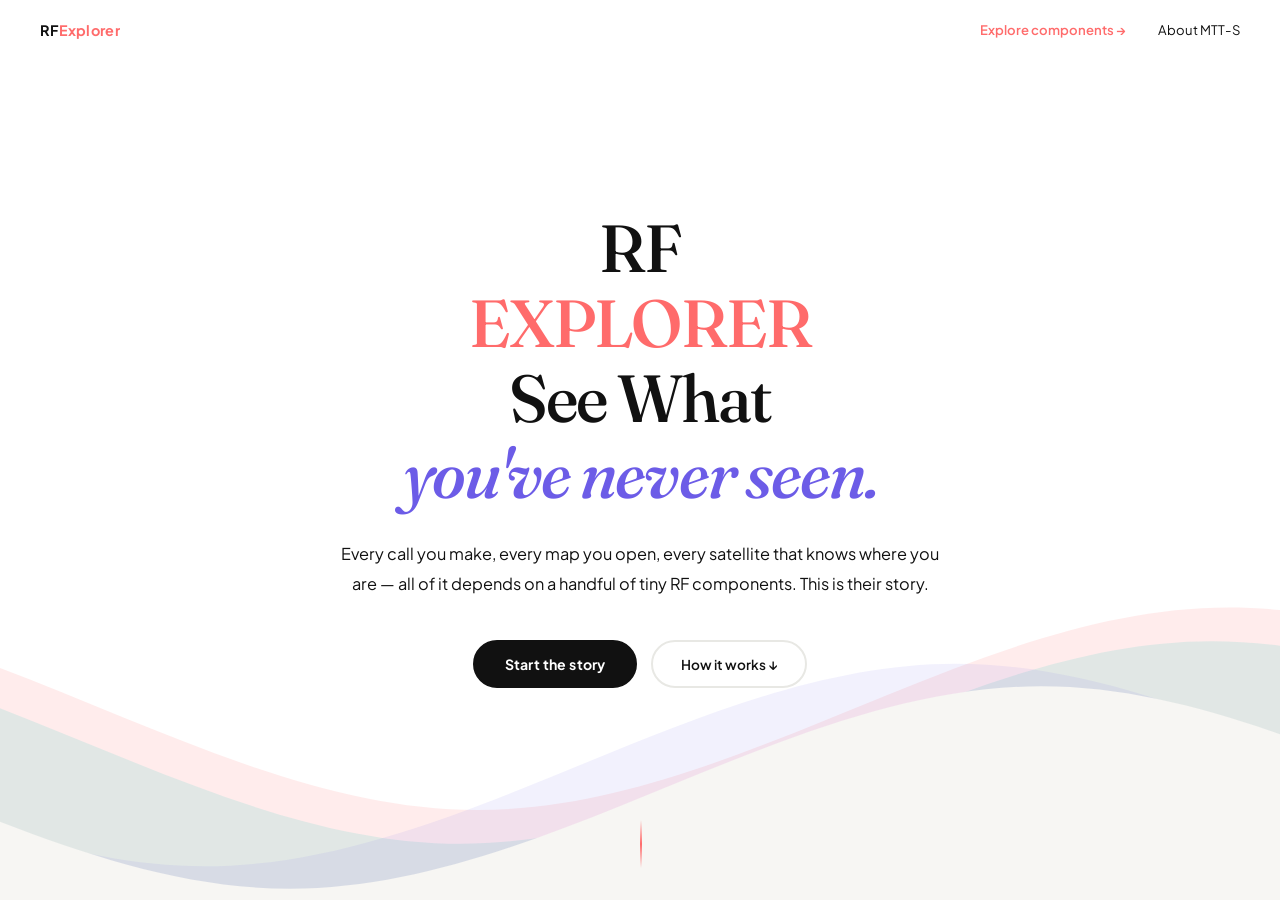
==== commit 4bcdf2ad: "Add social media handles styling to enhance visibility and layout" ====
--- a/index.html
+++ b/index.html
@@ -1,211 +1,296 @@
-<!DOCTYPE html>
+<!doctype html>
 <html lang="en">
-<head>
-  <meta charset="UTF-8"/>
-  <meta name="viewport" content="width=device-width, initial-scale=1.0"/>
-  <title>RF Explorer — The Invisible World Around You</title>
-  
-  <link rel="manifest" href="manifest.json" />
-  <meta name="theme-color" content="#111111" />
-  <link rel="apple-touch-icon" href="icon-192.png" />
-
-  <link rel="stylesheet" href="style.css"/>
-  <link rel="preconnect" href="https://fonts.googleapis.com"/>
-  <link rel="preconnect" href="https://fonts.gstatic.com" crossorigin/>
-  <link href="https://fonts.googleapis.com/css2?family=Fraunces:ital,opsz,wght@0,9..144,300;0,9..144,700;0,9..144,800;1,9..144,300;1,9..144,700&family=Plus+Jakarta+Sans:wght@400;500;600;700&display=swap" rel="stylesheet"/>
-</head>
-<body class="page-home">
-
-  <div id="cd"></div>
-  <div id="cr"></div>
-
-  <nav class="navbar" id="navbar">
-    <a href="index.html" class="nav-brand">RF<span>Explorer</span></a>
-    <div class="nav-chapter" id="navChapter"></div>
-    <a href="cards.html" class="nav-cta">Explore components →</a>
-    <span class="nav-brand" id="navCompName"></span>
-    <a href="about.html" class="nav-back">About MTT-S</a>
-  </nav>
-
-  <div class="home-snap" id="homeSnap">
-
-    <section class="hs hs-hero" id="secHero" data-chapter="">
-      <div class="hero-waves" aria-hidden="true">
-        <svg class="waves-svg" xmlns="http://www.w3.org/2000/svg" xmlns:xlink="http://www.w3.org/1999/xlink" viewBox="0 24 150 28" preserveAspectRatio="none" shape-rendering="auto">
-          <defs>
-            <path id="gentle-wave" d="M-160 44c30 0 58-18 88-18s 58 18 88 18 58-18 88-18 58 18 88 18 v44h-352z" />
-          </defs>
-          <g class="parallax-waves">
-            <use xlink:href="#gentle-wave" x="40" y="0" class="wave w1" />
-            <use xlink:href="#gentle-wave" x="38" y="3" class="wave w2" />
-            <use xlink:href="#gentle-wave" x="8" y="5" class="wave w3" />
-            <use xlink:href="#gentle-wave" x="18" y="7" class="wave w4" />
-          </g>
-        </svg>
-      </div>
-
-      <div class="hero-body">
-        <h1 class="hero-h1">
-          <span class="anim-in" style="--d:.18s">RF</span>
-          <span class="anim-in anim-in--colour" style="--d:.32s">EXPLORER</span>
-          <span class="anim-in" style="--d:.46s">See What </span>
-          <em class="anim-in anim-in--italic" style="--d:.6s">you've never seen.</em>
-        </h1>
-        <p class="hero-sub anim-in" style="--d:.76s">
-          Every call you make, every map you open, every satellite that knows where you are —
-          all of it depends on a handful of tiny RF components.
-          This is their story.
-        </p>
-        <div class="hero-btns anim-in" style="--d:.9s">
-          <a href="cards.html" class="btn-fill" id="btnStart">Start the story</a>
-          <button class="btn-outline" id="btnDown">How it works ↓</button>
-        </div>
-      </div>
-
-      <div class="scroll-line anim-in" style="--d:1.1s" aria-hidden="true">
-        <div class="scroll-line-bar"></div>
-      </div>
-    </section>
-
-    <section class="hs hs-roadmap" id="secRoadmap" data-chapter="The Roadmap">
-      <div class="roadmap-wrap">
-        <div class="roadmap-head">
-          <span class="tag-label">How the journey works</span>
-          <h2 class="roadmap-title">Five layers.<br/><em>One complete picture.</em></h2>
-        </div>
-
-        <div class="roadmap-track">
-          <svg class="dotted-line" viewBox="0 0 900 4" preserveAspectRatio="none" xmlns="http://www.w3.org/2000/svg" aria-hidden="true">
-            <line x1="0" y1="2" x2="900" y2="2"
-              stroke="#111" stroke-width="2"
-              stroke-dasharray="6 8"
-              class="path-draw"/>
+  <head>
+    <meta charset="UTF-8" />
+    <meta name="viewport" content="width=device-width, initial-scale=1.0" />
+    <title>RF Explorer — The Invisible World Around You</title>
+
+    <link rel="manifest" href="manifest.json" />
+    <meta name="theme-color" content="#111111" />
+    <link rel="apple-touch-icon" href="icon-192.png" />
+
+    <link rel="stylesheet" href="style.css" />
+    <link rel="preconnect" href="https://fonts.googleapis.com" />
+    <link rel="preconnect" href="https://fonts.gstatic.com" crossorigin />
+    <link
+      href="https://fonts.googleapis.com/css2?family=Fraunces:ital,opsz,wght@0,9..144,300;0,9..144,700;0,9..144,800;1,9..144,300;1,9..144,700&family=Plus+Jakarta+Sans:wght@400;500;600;700&display=swap"
+      rel="stylesheet"
+    />
+  </head>
+  <body class="page-home">
+    <div id="cd"></div>
+    <div id="cr"></div>
+
+    <nav class="navbar" id="navbar">
+      <a href="index.html" class="nav-brand">RF<span>Explorer</span></a>
+      <div class="nav-chapter" id="navChapter"></div>
+      <a href="cards.html" class="nav-cta">Explore components →</a>
+      <span class="nav-brand" id="navCompName"></span>
+      <a href="about.html" class="nav-back">About MTT-S</a>
+    </nav>
+
+    <div class="home-snap" id="homeSnap">
+      <section class="hs hs-hero" id="secHero" data-chapter="">
+        <div class="hero-waves" aria-hidden="true">
+          <svg
+            class="waves-svg"
+            xmlns="http://www.w3.org/2000/svg"
+            xmlns:xlink="http://www.w3.org/1999/xlink"
+            viewBox="0 24 150 28"
+            preserveAspectRatio="none"
+            shape-rendering="auto"
+          >
+            <defs>
+              <path
+                id="gentle-wave"
+                d="M-160 44c30 0 58-18 88-18s 58 18 88 18 58-18 88-18 58 18 88 18 v44h-352z"
+              />
+            </defs>
+            <g class="parallax-waves">
+              <use xlink:href="#gentle-wave" x="40" y="0" class="wave w1" />
+              <use xlink:href="#gentle-wave" x="38" y="3" class="wave w2" />
+              <use xlink:href="#gentle-wave" x="8" y="5" class="wave w3" />
+              <use xlink:href="#gentle-wave" x="18" y="7" class="wave w4" />
+            </g>
           </svg>
-
-          <div class="roadmap-nodes">
-            <div class="rnode" data-n="1" style="--nc:#FF6B6B">
-              <div class="rnode-bubble">
-                <span class="rnode-num">01</span>
-              </div>
-              <div class="rnode-card">
-                <div class="rnode-tile" style="background:#FF6B6B"></div>
-                <h3>Real Life</h3>
-                <p>Where does it actually live in the real world?</p>
-              </div>
-            </div>
-
-            <div class="rnode" data-n="2" style="--nc:#4ECDC4">
-              <div class="rnode-bubble">
-                <span class="rnode-num">02</span>
-              </div>
-              <div class="rnode-card rnode-card--up">
-                <div class="rnode-tile" style="background:#4ECDC4"></div>
-                <h3>The Analogy</h3>
-                <p>An everyday object that makes it click.</p>
-              </div>
-            </div>
-
-            <div class="rnode" data-n="3" style="--nc:#6C5CE7">
-              <div class="rnode-bubble">
-                <span class="rnode-num">03</span>
-              </div>
-              <div class="rnode-card">
-                <div class="rnode-tile" style="background:#6C5CE7"></div>
-                <h3>Physical Form</h3>
-                <p>The actual machined object, photographed.</p>
-              </div>
-            </div>
-
-            <div class="rnode" data-n="4" style="--nc:#F9CA24">
-              <div class="rnode-bubble">
-                <span class="rnode-num">04</span>
-              </div>
-              <div class="rnode-card rnode-card--up">
-                <div class="rnode-tile" style="background:#F9CA24"></div>
-                <h3>3D Simulation</h3>
-                <p>See the invisible electromagnetic fields inside.</p>
-              </div>
-            </div>
-
-            <div class="rnode rnode--final" data-n="5" style="--nc:#10AC84">
-              <div class="rnode-bubble">
-                <span class="rnode-num">✓</span>
-              </div>
-              <div class="rnode-card">
-                <div class="rnode-tile" style="background:#10AC84"></div>
-                <h3>Curiosity unlocked</h3>
-                <p>RF makes sense. The invisible world is yours.</p>
-              </div>
-            </div>
-          </div>
-        </div>
-
-        <div class="roadmap-cta">
-          <a href="cards.html" class="btn-fill">Pick a component to explore</a>
-        </div>
-      </div>
-    </section>
-
-    <section class="hs hs-about" id="secAbout" data-chapter="About the Initiative">
-      <div class="about-wrap">
-
-        <div class="about-left">
-          <span class="tag-label tag-label--light">About this initiative</span>
-          <h2 class="about-title">
-            Making the<br/>
-            <em>invisible</em> visible<br/>
-            for the next generation.
-          </h2>
-          <p class="about-body">
-            RF components are the backbone of every modern communication system — 
-            5G networks, satellite navigation, radar, medical imaging. 
-            Yet they stay completely hidden from the people who use them most.
+        </div>
+
+        <div class="hero-body">
+          <h1 class="hero-h1">
+            <span class="anim-in" style="--d: 0.18s">RF</span>
+            <span class="anim-in anim-in--colour" style="--d: 0.32s"
+              >EXPLORER</span
+            >
+            <span class="anim-in" style="--d: 0.46s">See What </span>
+            <em class="anim-in anim-in--italic" style="--d: 0.6s"
+              >you've never seen.</em
+            >
+          </h1>
+          <p class="hero-sub anim-in" style="--d: 0.76s">
+            Every call you make, every map you open, every satellite that knows
+            where you are — all of it depends on a handful of tiny RF
+            components. This is their story.
           </p>
-          <p class="about-body">
-            RF Explorer was built to change that. Through real-world context, 
-            relatable analogies, real fabricated specimens and 3D electromagnetic 
-            simulations, we turn abstract physics into something you can actually 
-            see, feel and understand.
-          </p>
-          <a href="cards.html" class="btn-fill btn-fill--dark">Start exploring →</a>
-        </div>
-
-        <div class="about-right">
-          <div class="stat-tile st1">
-            <span class="st-num">8</span>
-            <span class="st-label">RF Components</span>
-          </div>
-          <div class="stat-tile st2">
-            <span class="st-num">5</span>
-            <span class="st-label">Story layers each</span>
-          </div>
-          <div class="stat-tile st3">
-            <span class="st-num">3D</span>
-            <span class="st-label">HFSS Simulations</span>
-          </div>
-          <div class="stat-tile st4">
-            <span class="st-icon">∞</span>
-            <span class="st-label">Curiosity sparked</span>
-          </div>
-        </div>
-
-      </div>
-    </section>
-
-  </div><div class="page-veil" id="pageVeil"></div>
-
-  <script src="dataFetch.js"></script>
-  <script src="animations.js"></script>
-  <script src="main.js"></script>
-  
-  <script>
-    if ('serviceWorker' in navigator) {
-      window.addEventListener('load', () => {
-        navigator.serviceWorker.register('/sw.js')
-          .then(reg => console.log('Service Worker registered'))
-          .catch(err => console.error('Service Worker failure', err));
-      });
-    }
-  </script>
-</body>
-</html>+          <div class="hero-btns anim-in" style="--d: 0.9s">
+            <a href="cards.html" class="btn-fill" id="btnStart"
+              >Start the story</a
+            >
+            <button class="btn-outline" id="btnDown">How it works ↓</button>
+          </div>
+        </div>
+
+        <div class="scroll-line anim-in" style="--d: 1.1s" aria-hidden="true">
+          <div class="scroll-line-bar"></div>
+        </div>
+      </section>
+
+      <section class="hs hs-roadmap" id="secRoadmap" data-chapter="The Roadmap">
+        <div class="roadmap-wrap">
+          <div class="roadmap-head">
+            <span class="tag-label">How the journey works</span>
+            <h2 class="roadmap-title">
+              Five layers.<br /><em>One complete picture.</em>
+            </h2>
+          </div>
+
+          <div class="roadmap-track">
+            <svg
+              class="dotted-line"
+              viewBox="0 0 900 4"
+              preserveAspectRatio="none"
+              xmlns="http://www.w3.org/2000/svg"
+              aria-hidden="true"
+            >
+              <line
+                x1="0"
+                y1="2"
+                x2="900"
+                y2="2"
+                stroke="#111"
+                stroke-width="2"
+                stroke-dasharray="6 8"
+                class="path-draw"
+              />
+            </svg>
+
+            <div class="roadmap-nodes">
+              <div class="rnode" data-n="1" style="--nc: #ff6b6b">
+                <div class="rnode-bubble">
+                  <span class="rnode-num">01</span>
+                </div>
+                <div class="rnode-card">
+                  <div class="rnode-tile" style="background: #ff6b6b"></div>
+                  <h3>Real Life</h3>
+                  <p>Where does it actually live in the real world?</p>
+                </div>
+              </div>
+
+              <div class="rnode" data-n="2" style="--nc: #4ecdc4">
+                <div class="rnode-bubble">
+                  <span class="rnode-num">02</span>
+                </div>
+                <div class="rnode-card rnode-card--up">
+                  <div class="rnode-tile" style="background: #4ecdc4"></div>
+                  <h3>The Analogy</h3>
+                  <p>An everyday object that makes it click.</p>
+                </div>
+              </div>
+
+              <div class="rnode" data-n="3" style="--nc: #6c5ce7">
+                <div class="rnode-bubble">
+                  <span class="rnode-num">03</span>
+                </div>
+                <div class="rnode-card">
+                  <div class="rnode-tile" style="background: #6c5ce7"></div>
+                  <h3>Physical Form</h3>
+                  <p>The actual machined object, photographed.</p>
+                </div>
+              </div>
+
+              <div class="rnode" data-n="4" style="--nc: #f9ca24">
+                <div class="rnode-bubble">
+                  <span class="rnode-num">04</span>
+                </div>
+                <div class="rnode-card rnode-card--up">
+                  <div class="rnode-tile" style="background: #f9ca24"></div>
+                  <h3>3D Simulation</h3>
+                  <p>See the invisible electromagnetic fields inside.</p>
+                </div>
+              </div>
+
+              <div class="rnode rnode--final" data-n="5" style="--nc: #10ac84">
+                <div class="rnode-bubble">
+                  <span class="rnode-num">✓</span>
+                </div>
+                <div class="rnode-card">
+                  <div class="rnode-tile" style="background: #10ac84"></div>
+                  <h3>Curiosity unlocked</h3>
+                  <p>RF makes sense. The invisible world is yours.</p>
+                </div>
+              </div>
+            </div>
+          </div>
+
+          <div class="roadmap-cta">
+            <a href="cards.html" class="btn-fill"
+              >Pick a component to explore</a
+            >
+          </div>
+        </div>
+      </section>
+
+      <section
+        class="hs hs-about"
+        id="secAbout"
+        data-chapter="About the Initiative"
+      >
+        <div class="about-wrap">
+          <div class="about-left">
+            <span class="tag-label tag-label--light"
+              >About this initiative</span
+            >
+            <h2 class="about-title">
+              Making the<br />
+              <em>invisible</em> visible<br />
+              for the next generation.
+            </h2>
+            <p class="about-body">
+              RF components are the backbone of every modern communication
+              system — 5G networks, satellite navigation, radar, medical
+              imaging. Yet they stay completely hidden from the people who use
+              them most.
+            </p>
+            <p class="about-body">
+              RF Explorer was built to change that. Through real-world context,
+              relatable analogies, real fabricated specimens and 3D
+              electromagnetic simulations, we turn abstract physics into
+              something you can actually see, feel and understand.
+            </p>
+            <a href="cards.html" class="btn-fill btn-fill--dark"
+              >Start exploring →</a
+            >
+            <div class="socialMediaHandles">
+              <div class="socialMediaHandle btn-fill">
+                <a
+                  target="_blank"
+                  href="https://www.instagram.com/ieee.mpmtts.sbcggvbsp?igsh=aHFqNmN4Y3NpbnRr"
+                  rel="noopener noreferrer"
+                >
+                  <svg
+                    xmlns="http://www.w3.org/2000/svg"
+                    width="16"
+                    height="16"
+                    fill="currentColor"
+                    class="bi bi-instagram"
+                    viewBox="0 0 16 16"
+                  >
+                    <path
+                      d="M8 0C5.829 0 5.556.01 4.703.048 3.85.088 3.269.222 2.76.42a3.9 3.9 0 0 0-1.417.923A3.9 3.9 0 0 0 .42 2.76C.222 3.268.087 3.85.048 4.7.01 5.555 0 5.827 0 8.001c0 2.172.01 2.444.048 3.297.04.852.174 1.433.372 1.942.205.526.478.972.923 1.417.444.445.89.719 1.416.923.51.198 1.09.333 1.942.372C5.555 15.99 5.827 16 8 16s2.444-.01 3.298-.048c.851-.04 1.434-.174 1.943-.372a3.9 3.9 0 0 0 1.416-.923c.445-.445.718-.891.923-1.417.197-.509.332-1.09.372-1.942C15.99 10.445 16 10.173 16 8s-.01-2.445-.048-3.299c-.04-.851-.175-1.433-.372-1.941a3.9 3.9 0 0 0-.923-1.417A3.9 3.9 0 0 0 13.24.42c-.51-.198-1.092-.333-1.943-.372C10.443.01 10.172 0 7.998 0zm-.717 1.442h.718c2.136 0 2.389.007 3.232.046.78.035 1.204.166 1.486.275.373.145.64.319.92.599s.453.546.598.92c.11.281.24.705.275 1.485.039.843.047 1.096.047 3.231s-.008 2.389-.047 3.232c-.035.78-.166 1.203-.275 1.485a2.5 2.5 0 0 1-.599.919c-.28.28-.546.453-.92.598-.28.11-.704.24-1.485.276-.843.038-1.096.047-3.232.047s-2.39-.009-3.233-.047c-.78-.036-1.203-.166-1.485-.276a2.5 2.5 0 0 1-.92-.598 2.5 2.5 0 0 1-.6-.92c-.109-.281-.24-.705-.275-1.485-.038-.843-.046-1.096-.046-3.233s.008-2.388.046-3.231c.036-.78.166-1.204.276-1.486.145-.373.319-.64.599-.92s.546-.453.92-.598c.282-.11.705-.24 1.485-.276.738-.034 1.024-.044 2.515-.045zm4.988 1.328a.96.96 0 1 0 0 1.92.96.96 0 0 0 0-1.92m-4.27 1.122a4.109 4.109 0 1 0 0 8.217 4.109 4.109 0 0 0 0-8.217m0 1.441a2.667 2.667 0 1 1 0 5.334 2.667 2.667 0 0 1 0-5.334"
+                    />
+                  </svg>
+                  <span> Follow our journey ↗ </span>
+                </a>
+              </div>
+              <div class="socialMediaHandle btn-fill">
+                <a
+                  target="_blank"
+                  href="https://www.linkedin.com/in/ieee-mtt-s-ggv-sb-chapter-india-7689133b1?utm_source=share_via&utm_content=profile&utm_medium=member_android"
+                  rel="noopener noreferrer"
+                >
+                  <svg
+                    xmlns="http://www.w3.org/2000/svg"
+                    width="16"
+                    height="16"
+                    fill="currentColor"
+                    class="bi bi-linkedin"
+                    viewBox="0 0 16 16"
+                  >
+                    <path
+                      d="M0 1.146C0 .513.526 0 1.175 0h13.65C15.474 0 16 .513 16 1.146v13.708c0 .633-.526 1.146-1.175 1.146H1.175C.526 16 0 15.487 0 14.854zm4.943 12.248V6.169H2.542v7.225zm-1.2-8.212c.837 0 1.358-.554 1.358-1.248-.015-.709-.52-1.248-1.342-1.248S2.4 3.226 2.4 3.934c0 .694.521 1.248 1.327 1.248zm4.908 8.212V9.359c0-.216.016-.432.08-.586.173-.431.568-.878 1.232-.878.869 0 1.216.662 1.216 1.634v3.865h2.401V9.25c0-2.22-1.184-3.252-2.764-3.252-1.274 0-1.845.7-2.165 1.193v.025h-.016l.016-.025V6.169h-2.4c.03.678 0 7.225 0 7.225z"
+                    />
+                  </svg>
+                  <span> Connect with us ↗ </span>
+                </a>
+              </div>
+            </div>
+          </div>
+
+          <div class="about-right">
+            <div class="stat-tile st1">
+              <span class="st-num">8</span>
+              <span class="st-label">RF Components</span>
+            </div>
+            <div class="stat-tile st2">
+              <span class="st-num">5</span>
+              <span class="st-label">Story layers each</span>
+            </div>
+            <div class="stat-tile st3">
+              <span class="st-num">3D</span>
+              <span class="st-label">HFSS Simulations</span>
+            </div>
+            <div class="stat-tile st4">
+              <span class="st-icon">∞</span>
+              <span class="st-label">Curiosity sparked</span>
+            </div>
+          </div>
+        </div>
+      </section>
+    </div>
+    <div class="page-veil" id="pageVeil"></div>
+
+    <script src="dataFetch.js"></script>
+    <script src="animations.js"></script>
+    <script src="main.js"></script>
+
+    <script>
+      if ("serviceWorker" in navigator) {
+        window.addEventListener("load", () => {
+          navigator.serviceWorker
+            .register("/sw.js")
+            .then((reg) => console.log("Service Worker registered"))
+            .catch((err) => console.error("Service Worker failure", err));
+        });
+      }
+    </script>
+  </body>
+</html>
--- a/style.css
+++ b/style.css
@@ -7,354 +7,1901 @@
 /* ── TOKENS ─────────────────────────────────────────────────── */
 :root {
   /* Palette */
-  --white:   #ffffff;
-  --off:     #f7f6f3;
-  --ink:     #111111;
-  --ink2:    #222222;
-  --mid:     #666666;
-  --border:  #e8e8e4;
+  --white: #ffffff;
+  --off: #f7f6f3;
+  --ink: #111111;
+  --ink2: #222222;
+  --mid: #111111;
+  --border: #e8e8e4;
 
   /* Accents */
-  --c1: #FF6B6B;   
-  --c2: #4ECDC4;   
-  --c3: #6C5CE7;   
-  --c4: #F9CA24;   
-  --c5: #10AC84;   
-  --c6: #FF8B94;   
-  --c7: #45B7D1;   
-  --c8: #F0A500;   
+  --c1: #ff6b6b;
+  --c2: #4ecdc4;
+  --c3: #6c5ce7;
+  --c4: #f9ca24;
+  --c5: #10ac84;
+  --c6: #ff8b94;
+  --c7: #45b7d1;
+  --c8: #f0a500;
 
   /* Type */
-  --serif: 'Fraunces', Georgia, serif;
-  --sans:  'Plus Jakarta Sans', system-ui, sans-serif;
+  --serif: "Fraunces", Georgia, serif;
+  --sans: "Plus Jakarta Sans", system-ui, sans-serif;
 
   /* Motion */
-  --ease:   cubic-bezier(.25,.46,.45,.94);
-  --ease-o: cubic-bezier(.16,1,.3,1);
-  --ease-b: cubic-bezier(.34,1.56,.64,1);
+  --ease: cubic-bezier(0.25, 0.46, 0.45, 0.94);
+  --ease-o: cubic-bezier(0.16, 1, 0.3, 1);
+  --ease-b: cubic-bezier(0.34, 1.56, 0.64, 1);
 
   --nav-h: 60px;
 }
 
 /* ── RESET ───────────────────────────────────────────────────── */
-::-webkit-scrollbar { display: none; }
-* { -ms-overflow-style: none; scrollbar-width: none; }
-*,*::before,*::after { box-sizing:border-box; margin:0; padding:0; }
-html { -webkit-font-smoothing:antialiased; scroll-behavior:smooth; }
-body { font-family: var(--sans); background: var(--white); color: var(--ink); overflow-x: hidden; min-height: 100dvh; }
-img { display:block; max-width:100%; height:auto; }
-a { color:inherit; text-decoration:none; }
-button { cursor:none; font-family:var(--sans); background:none; border:none; color:inherit; }
-a, button, .rf-card, .rnode { cursor:none; }
-.hidden { display:none!important; }
+::-webkit-scrollbar {
+  display: none;
+}
+* {
+  -ms-overflow-style: none;
+  scrollbar-width: none;
+}
+*,
+*::before,
+*::after {
+  box-sizing: border-box;
+  margin: 0;
+  padding: 0;
+}
+html {
+  -webkit-font-smoothing: antialiased;
+  scroll-behavior: smooth;
+}
+body {
+  font-family: var(--sans);
+  background: var(--white);
+  color: var(--ink);
+  overflow-x: hidden;
+  min-height: 100dvh;
+}
+img {
+  display: block;
+  max-width: 100%;
+  height: auto;
+}
+a {
+  color: inherit;
+  text-decoration: none;
+}
+button {
+  cursor: none;
+  font-family: var(--sans);
+  background: none;
+  border: none;
+  color: inherit;
+}
+a,
+button,
+.rf-card,
+.rnode {
+  cursor: none;
+}
+.hidden {
+  display: none !important;
+}
 
 /* ═══════════════════════════════════════════════════════════════
    CUSTOM CURSOR
    ═══════════════════════════════════════════════════════════════ */
-#cd { position: fixed; width: 9px; height: 9px; background: var(--ink); border-radius: 50%; transform: translate(-50%,-50%); pointer-events: none; z-index: 99999; top: -100px; left: -100px; mix-blend-mode: difference; transition: width 180ms var(--ease-o), height 180ms var(--ease-o), background 180ms; will-change: left, top; }
-#cr { position: fixed; width: 38px; height: 38px; border: 1.5px solid rgba(17,17,17,.45); border-radius: 50%; transform: translate(-50%,-50%); pointer-events: none; z-index: 99998; top: -100px; left: -100px; transition: width 220ms var(--ease-o), height 220ms var(--ease-o), border-color 220ms, opacity 220ms; will-change: left, top; }
-#cd.h { width:14px; height:14px; }
-#cr.h { width:58px; height:58px; border-color: var(--c1); border-width:2px; opacity:.6; }
+#cd {
+  position: fixed;
+  width: 9px;
+  height: 9px;
+  background: var(--ink);
+  border-radius: 50%;
+  transform: translate(-50%, -50%);
+  pointer-events: none;
+  z-index: 99999;
+  top: -100px;
+  left: -100px;
+  mix-blend-mode: difference;
+  transition:
+    width 180ms var(--ease-o),
+    height 180ms var(--ease-o),
+    background 180ms;
+  will-change: left, top;
+}
+#cr {
+  position: fixed;
+  width: 38px;
+  height: 38px;
+  border: 1.5px solid rgba(17, 17, 17, 0.45);
+  border-radius: 50%;
+  transform: translate(-50%, -50%);
+  pointer-events: none;
+  z-index: 99998;
+  top: -100px;
+  left: -100px;
+  transition:
+    width 220ms var(--ease-o),
+    height 220ms var(--ease-o),
+    border-color 220ms,
+    opacity 220ms;
+  will-change: left, top;
+}
+#cd.h {
+  width: 14px;
+  height: 14px;
+}
+#cr.h {
+  width: 58px;
+  height: 58px;
+  border-color: var(--c1);
+  border-width: 2px;
+  opacity: 0.6;
+}
 
 /* ── PAGE VEIL ───────────────────────────────────────────────── */
-.page-veil { position: fixed; inset:0; background: var(--white); z-index: 8000; pointer-events: none; opacity: 0; transition: opacity 480ms var(--ease-o); }
-.page-veil.is-visible { opacity:1; pointer-events:all; }
+.page-veil {
+  position: fixed;
+  inset: 0;
+  background: var(--white);
+  z-index: 8000;
+  pointer-events: none;
+  opacity: 0;
+  transition: opacity 480ms var(--ease-o);
+}
+.page-veil.is-visible {
+  opacity: 1;
+  pointer-events: all;
+}
 
 /* ── ENTRY ANIMATIONS ────────────────────────────────────────── */
-.anim-in { opacity:0; transform: translateY(20px); animation: anim-rise .7s var(--ease-o) both; animation-delay: var(--d,0s); }
-.anim-in--colour { color: var(--c1) !important; }
-.anim-in--italic { font-style:italic; color: var(--c3) !important; }
-@keyframes anim-rise { to { opacity:1; transform:translateY(0); } }
+.anim-in {
+  opacity: 0;
+  transform: translateY(20px);
+  animation: anim-rise 0.7s var(--ease-o) both;
+  animation-delay: var(--d, 0s);
+}
+.anim-in--colour {
+  color: var(--c1) !important;
+}
+.anim-in--italic {
+  font-style: italic;
+  color: var(--c3) !important;
+}
+@keyframes anim-rise {
+  to {
+    opacity: 1;
+    transform: translateY(0);
+  }
+}
 
 /* IntersectionObserver trigger classes */
-.io-anim { opacity:0; transform: translateY(28px); transition: opacity 650ms var(--ease-o), transform 650ms var(--ease-o); transition-delay: var(--io-d,0s); will-change: transform, opacity; }
-.io-anim-img { opacity: 0; clip-path: inset(30% 10% 30% 10% round 40px); transform: scale(0.85) translateY(40px); transition: opacity 700ms var(--ease-o), transform 900ms var(--ease-o), clip-path 900ms var(--ease-o); transition-delay: var(--io-d, 0s); will-change: transform, opacity, clip-path; }
-.io-anim.is-vis { opacity: 1; transform: translateY(0); }
-.io-anim-img.is-vis { opacity: 1; clip-path: inset(0% 0% 0% 0% round 18px); transform: scale(1) translateY(0); }
+.io-anim {
+  opacity: 0;
+  transform: translateY(28px);
+  transition:
+    opacity 650ms var(--ease-o),
+    transform 650ms var(--ease-o);
+  transition-delay: var(--io-d, 0s);
+  will-change: transform, opacity;
+}
+.io-anim-img {
+  opacity: 0;
+  clip-path: inset(30% 10% 30% 10% round 40px);
+  transform: scale(0.85) translateY(40px);
+  transition:
+    opacity 700ms var(--ease-o),
+    transform 900ms var(--ease-o),
+    clip-path 900ms var(--ease-o);
+  transition-delay: var(--io-d, 0s);
+  will-change: transform, opacity, clip-path;
+}
+.io-anim.is-vis {
+  opacity: 1;
+  transform: translateY(0);
+}
+.io-anim-img.is-vis {
+  opacity: 1;
+  clip-path: inset(0% 0% 0% 0% round 18px);
+  transform: scale(1) translateY(0);
+}
 
 /* ═══════════════════════════════════════════════════════════════
    NAVBAR
    ═══════════════════════════════════════════════════════════════ */
-.navbar { position: fixed; top:0; left:0; right:0; height: var(--nav-h); display: flex; align-items: center; justify-content: space-between; padding: 0 40px; z-index: 1000; background: transparent; transition: background 300ms, border-color 300ms, box-shadow 300ms; border-bottom: 1px solid transparent; }
-.navbar--solid, .navbar.is-scrolled { background: rgba(255,255,255,.92); backdrop-filter: blur(20px) saturate(1.4); border-color: var(--border); box-shadow: 0 1px 0 var(--border); }
-.navbar--hidden { transform:translateY(-110%); opacity:0; transition: transform 380ms var(--ease), opacity 380ms var(--ease), background 300ms, border-color 300ms; }
-.navbar--hidden.is-visible { transform:translateY(0); opacity:1; }
-
-.nav-brand { font-family: var(--sans); font-weight: 700; font-size: .9rem; color: var(--ink); letter-spacing:.02em; }
-.nav-brand span { color: var(--c1); }
-.nav-chapter, .nav-back, .nav-cta, .nav-placeholder { font-size:.82rem; color: var(--mid); }
-.nav-back:hover, .nav-cta:hover { color: var(--ink); }
-.nav-cta { color: var(--c1); font-weight:600; }
-.nav-placeholder { min-width:80px; }
+.navbar {
+  position: fixed;
+  top: 0;
+  left: 0;
+  right: 0;
+  height: var(--nav-h);
+  display: flex;
+  align-items: center;
+  justify-content: space-between;
+  padding: 0 40px;
+  gap: 16px;
+  z-index: 1000;
+  background: transparent;
+  transition:
+    background 300ms,
+    border-color 300ms,
+    box-shadow 300ms;
+  border-bottom: 1px solid transparent;
+}
+.navbar > * {
+  min-width: 0;
+}
+.navbar--solid,
+.navbar.is-scrolled {
+  background: rgba(255, 255, 255, 0.92);
+  backdrop-filter: blur(20px) saturate(1.4);
+  border-color: var(--border);
+  box-shadow: 0 1px 0 var(--border);
+}
+.navbar--hidden {
+  transform: translateY(-110%);
+  opacity: 0;
+  transition:
+    transform 380ms var(--ease),
+    opacity 380ms var(--ease),
+    background 300ms,
+    border-color 300ms;
+}
+.navbar--hidden.is-visible {
+  transform: translateY(0);
+  opacity: 1;
+}
+
+.nav-brand {
+  font-family: var(--sans);
+  font-weight: 700;
+  font-size: 0.9rem;
+  color: var(--ink);
+  letter-spacing: 0.02em;
+  white-space: nowrap;
+  overflow: hidden;
+  text-overflow: ellipsis;
+}
+.nav-brand span {
+  color: var(--c1);
+}
+.nav-chapter,
+.nav-back,
+.nav-cta,
+.nav-placeholder {
+  font-size: 0.82rem;
+  color: var(--mid);
+}
+.nav-chapter {
+  flex: 1 1 auto;
+  text-align: center;
+  white-space: nowrap;
+  overflow: hidden;
+  text-overflow: ellipsis;
+}
+.nav-back:hover,
+.nav-cta:hover {
+  color: var(--ink);
+}
+.nav-back,
+.nav-cta {
+  white-space: nowrap;
+}
+.nav-cta {
+  color: var(--c1);
+  font-weight: 600;
+}
+.nav-placeholder {
+  min-width: 80px;
+}
+
+@media (max-width: 980px) {
+  .navbar {
+    padding: 0 24px;
+    gap: 12px;
+  }
+
+  .nav-chapter,
+  .nav-back,
+  .nav-cta,
+  .nav-placeholder,
+  .nav-brand {
+    font-size: 0.78rem;
+  }
+}
+
+@media (max-width: 760px) {
+  .navbar {
+    height: auto;
+    min-height: var(--nav-h);
+    padding: 12px 16px;
+    flex-wrap: wrap;
+    align-items: center;
+  }
+
+  .nav-chapter,
+  .nav-placeholder {
+    display: none;
+  }
+
+  .navbar .nav-brand:first-of-type,
+  .navbar .nav-back {
+    flex: 1 1 calc(50% - 8px);
+  }
+
+  .navbar .nav-brand:first-of-type {
+    order: 1;
+  }
+
+  .navbar .nav-back {
+    order: 2;
+    text-align: right;
+  }
+
+  .nav-cta {
+    order: 3;
+    flex: 1 1 100%;
+    text-align: left;
+  }
+
+  #navCompName.nav-brand {
+    order: 3;
+    flex: 1 1 100%;
+    font-size: 0.82rem;
+  }
+}
+
+@media (max-width: 520px) {
+  .navbar {
+    padding: 10px 14px;
+    gap: 8px 12px;
+  }
+
+  .nav-brand {
+    max-width: 48vw;
+  }
+
+  .nav-back,
+  .nav-cta,
+  #navCompName.nav-brand {
+    font-size: 0.74rem;
+  }
+}
 
 /* ═══════════════════════════════════════════════════════════════
    SHARED BUTTONS
    ═══════════════════════════════════════════════════════════════ */
-.btn-fill { display: inline-flex; align-items:center; gap:8px; font-family: var(--sans); font-size:.88rem; font-weight:700; letter-spacing:.01em; color: var(--white); background: var(--ink); padding: 13px 30px; border-radius: 100px; border: 2px solid var(--ink); transition: background 200ms, color 200ms, transform 200ms var(--ease-b); will-change: transform; }
-.btn-fill:hover { background: var(--c1); border-color: var(--c1); transform:scale(1.03); }
-.btn-fill:active { transform:scale(.97); }
-.btn-fill--dark { background:#111; color:#fff; border-color:#111; }
-.btn-fill--dark:hover { background:var(--c1); border-color:var(--c1); }
-.btn-fill--light { background:var(--white); color:var(--ink); border-color:var(--white); }
-.btn-fill--light:hover { background:var(--off); }
-
-.btn-outline { display: inline-flex; align-items:center; gap:6px; font-family: var(--sans); font-size:.85rem; font-weight:600; color: var(--ink); border: 2px solid var(--border); padding: 13px 28px; border-radius: 100px; transition: border-color 200ms, color 200ms; }
-.btn-outline:hover { border-color: var(--ink); }
-
-.tag-label { display: inline-block; font-size: .68rem; font-weight: 700; letter-spacing: .14em; text-transform: uppercase; color: var(--mid); margin-bottom: 16px; }
-.tag-label--light { color:rgba(255,255,255,.5); }
+.btn-fill {
+  display: inline-flex;
+  align-items: center;
+  gap: 8px;
+  font-family: var(--sans);
+  font-size: 0.88rem;
+  font-weight: 700;
+  letter-spacing: 0.01em;
+  color: var(--white);
+  background: var(--ink);
+  padding: 13px 30px;
+  border-radius: 100px;
+  border: 2px solid var(--ink);
+  transition:
+    background 200ms,
+    color 200ms,
+    transform 200ms var(--ease-b);
+  will-change: transform;
+}
+.btn-fill:hover {
+  background: var(--c1);
+  border-color: var(--c1);
+  transform: scale(1.03);
+}
+.btn-fill:active {
+  transform: scale(0.97);
+}
+.btn-fill--dark {
+  background: #111;
+  color: #fff;
+  border-color: #111;
+}
+.btn-fill--dark:hover {
+  background: var(--c1);
+  border-color: var(--c1);
+}
+.btn-fill--light {
+  background: var(--white);
+  color: var(--ink);
+  border-color: var(--white);
+}
+.btn-fill--light:hover {
+  background: var(--off);
+}
+
+.btn-outline {
+  display: inline-flex;
+  align-items: center;
+  gap: 6px;
+  font-family: var(--sans);
+  font-size: 0.85rem;
+  font-weight: 600;
+  color: var(--ink);
+  border: 2px solid var(--border);
+  padding: 13px 28px;
+  border-radius: 100px;
+  transition:
+    border-color 200ms,
+    color 200ms;
+}
+.btn-outline:hover {
+  border-color: var(--ink);
+}
+
+.tag-label {
+  display: inline-block;
+  font-size: 0.68rem;
+  font-weight: 700;
+  letter-spacing: 0.14em;
+  text-transform: uppercase;
+  color: var(--mid);
+  margin-bottom: 16px;
+}
+.tag-label--light {
+  color: rgba(255, 255, 255, 0.5);
+}
 
 /* ═══════════════════════════════════════════════════════════════
    HOME PAGE
    ═══════════════════════════════════════════════════════════════ */
-.home-snap { height: 100dvh; overflow-y: scroll; scroll-snap-type: y mandatory; scroll-behavior: smooth; overscroll-behavior-y: none; }
-.hs { scroll-snap-align: start; scroll-snap-stop: always; height: 100dvh; position: relative; display: flex; align-items: center; justify-content: center; overflow: hidden; }
-
-.hs-hero { background: var(--white); flex-direction: column; text-align: center; padding: 0 24px; }
-.hero-waves { position: absolute; bottom: 0; left: 0; width: 100%; height: 35vh; min-height: 250px; overflow: hidden; pointer-events: none; z-index: 1; }
-.waves-svg { width: 100%; height: 100%; }
-.wave { opacity: 0.85; }
-.w1 { fill: rgba(255, 107, 107, 0.15); }
-.w2 { fill: rgba(78, 205, 196, 0.2); }
-.w3 { fill: rgba(108, 92, 231, 0.1); }
-.w4 { fill: var(--off); opacity: 1; }
-
-.parallax-waves > use { animation: move-forever 25s cubic-bezier(.55,.5,.45,.5) infinite; }
-.parallax-waves > use:nth-child(1) { animation-delay: -2s; animation-duration: 7s; }
-.parallax-waves > use:nth-child(2) { animation-delay: -3s; animation-duration: 10s; }
-.parallax-waves > use:nth-child(3) { animation-delay: -4s; animation-duration: 13s; }
-.parallax-waves > use:nth-child(4) { animation-delay: -5s; animation-duration: 20s; }
-
-@keyframes move-forever { 0% { transform: translate3d(-90px, 0, 0); } 100% { transform: translate3d(85px, 0, 0); } }
-
-.hero-body { position: relative; z-index: 10; display: flex; flex-direction:column; align-items:center; max-width: 740px; gap:0; }
-.hero-h1 { font-family: var(--serif); font-size: clamp(2.6rem, 6.5vw, 5.8rem); font-weight: 500; line-height: 1.1; letter-spacing: -.03em; color: var(--ink); margin-bottom: 28px; display: flex; flex-direction:column; gap:2px; }
-.hero-h1 em { font-style:italic; color: var(--c3); }
-.hero-sub { font-size: clamp(.85rem, 1.6vw, 1.02rem); color: var(--mid); line-height: 1.88; max-width: 52ch; text-align:center; margin-bottom: 40px; }
-.hero-btns { display:flex; gap:14px; flex-wrap:wrap; justify-content:center; }
-
-.scroll-line { position: absolute; bottom:32px; left:50%; transform:translateX(-50%); z-index:10; display:flex; flex-direction:column; align-items:center; }
-.scroll-line-bar { width:1.5px; height:48px; background: linear-gradient(to bottom, transparent, var(--c1), transparent); animation: scroll-drop 2.4s ease-in-out infinite; }
-@keyframes scroll-drop { 0% { transform:translateY(-16px); opacity:0; } 40% { opacity:1; } 100% { transform:translateY(16px); opacity:0; } }
-
-.hs-roadmap { background: var(--off); padding: 0 40px; border-top: 1px solid var(--border); }
-.roadmap-wrap { width:100%; max-width:1100px; display: flex; flex-direction:column; gap:0; position:relative; z-index:1; }
-.roadmap-head { display:flex; flex-direction:column; align-items:center; text-align:center; margin-bottom:48px; }
-.roadmap-title { font-family: var(--serif); font-size: clamp(1.9rem, 4vw, 3rem); font-weight:400; line-height:1.2; letter-spacing:-.02em; color: var(--ink); }
-.roadmap-title em { font-style:italic; color:var(--c3); }
-
-.roadmap-track { position: relative; display: flex; flex-direction:column; align-items:center; width:100%; }
-.dotted-line { position: absolute; top: 24px; left: 6%; right:6%; width: 88%; height: 4px; overflow: visible; }
-.path-draw { stroke-dasharray: 6 8; stroke-linecap: round; }
-.hs-roadmap.is-active .path-draw { animation: dash-draw 1.2s var(--ease-o) both; }
-@keyframes dash-draw { from { stroke-dashoffset: 900; } to { stroke-dashoffset: 0; } }
-
-.roadmap-nodes { display: flex; align-items: flex-start; justify-content: space-between; width: 100%; padding-top: 0; gap: 0; }
-.rnode { display: flex; flex-direction: column; align-items: center; gap: 16px; flex: 1; position: relative; opacity: 0; transform: translateY(20px); transition: opacity .55s var(--ease-o), transform .55s var(--ease-o); }
-.rnode:nth-child(1) { transition-delay: .15s; } .rnode:nth-child(2) { transition-delay: .3s; } .rnode:nth-child(3) { transition-delay: .45s; } .rnode:nth-child(4) { transition-delay: .6s; } .rnode:nth-child(5) { transition-delay: .75s; }
-.hs-roadmap.is-active .rnode { opacity:1; transform:translateY(0); }
-
-.rnode-bubble { width: 48px; height:48px; border-radius:50%; background: var(--white); border: 2.5px solid var(--nc, var(--c1)); display:flex; align-items:center; justify-content:center; box-shadow: 0 4px 16px rgba(0,0,0,.08); z-index:2; position:relative; transition: transform 220ms var(--ease-b), box-shadow 220ms; }
-.rnode:hover .rnode-bubble { transform: scale(1.15); box-shadow: 0 8px 24px rgba(0,0,0,.14); }
-.rnode-num { font-family: var(--sans); font-size:.8rem; font-weight:700; color: var(--nc, var(--c1)); }
-
-.rnode-card { background: var(--white); border: 1.5px solid var(--border); border-radius: 14px; padding: 16px; max-width: 160px; text-align:center; box-shadow: 0 4px 20px rgba(0,0,0,.07); margin-top: 8px; transition: transform 220ms var(--ease-b), box-shadow 220ms; }
-.rnode-card--up { order: -1; margin-top: 0; margin-bottom: 8px; }
-.rnode:hover .rnode-card { transform: translateY(-4px); box-shadow: 0 12px 32px rgba(0,0,0,.12); }
-.rnode-tile { width:100%; height:6px; border-radius:4px; margin-bottom:10px; }
-.rnode-card h3 { font-family:var(--sans); font-size:.82rem; font-weight:700; color: var(--ink); margin-bottom:5px; }
-.rnode-card p { font-size:.7rem; color: var(--mid); line-height:1.5; }
-
-.roadmap-cta { display:flex; justify-content:center; margin-top:36px; }
-
-.hs-about { background: var(--ink); padding: 0 80px; border-top: 1px solid #222; }
-.about-wrap { display:grid; grid-template-columns:1fr 1fr; gap:80px; max-width:1100px; width:100%; align-items:center; }
-@media(max-width:860px) { .about-wrap { grid-template-columns:1fr; gap:48px; } .hs-about { padding:0 28px; } }
-.about-left { display:flex; flex-direction:column; gap:20px; }
-.about-title { font-family: var(--serif); font-size: clamp(2rem,4vw,3.2rem); font-weight:700; line-height:1.18; letter-spacing:-.025em; color: var(--white); }
-.about-title em { font-style:italic; color:var(--c2); }
-.about-body { font-size:.9rem; line-height:1.88; color:rgba(255,255,255,.55); max-width:48ch; }
-
-.about-right { display:grid; grid-template-columns:1fr 1fr; gap:16px; }
-.stat-tile { display:flex; flex-direction:column; gap:8px; padding: 28px 24px; border-radius: 18px; position:relative; overflow:hidden; transition: transform 250ms var(--ease-b); }
-.stat-tile:hover { transform:scale(1.03) translateY(-2px); }
-.st1 { background: var(--c1); } .st2 { background: var(--c2); } .st3 { background: var(--c3); } .st4 { background: var(--c4); }
-.st-num, .st-icon { font-family:var(--serif); font-size:2.8rem; font-weight:700; line-height:1; color:var(--white); }
-.st4 .st-num, .st4 .st-icon { color:var(--ink); }
-.st-label { font-size:.72rem; font-weight:700; letter-spacing:.06em; text-transform:uppercase; color:rgba(255,255,255,.75); }
-.st4 .st-label { color:rgba(0,0,0,.55); }
+.home-snap {
+  height: 100dvh;
+  overflow-y: scroll;
+  scroll-snap-type: y mandatory;
+  scroll-behavior: smooth;
+  overscroll-behavior-y: none;
+}
+.hs {
+  scroll-snap-align: start;
+  scroll-snap-stop: always;
+  height: 100dvh;
+  position: relative;
+  display: flex;
+  align-items: center;
+  justify-content: center;
+  overflow: hidden;
+}
+
+.hs-hero {
+  background: var(--white);
+  flex-direction: column;
+  text-align: center;
+  padding: 0 24px;
+}
+.hero-waves {
+  position: absolute;
+  bottom: 0;
+  left: 0;
+  width: 100%;
+  height: 35vh;
+  min-height: 250px;
+  overflow: hidden;
+  pointer-events: none;
+  z-index: 1;
+}
+.waves-svg {
+  width: 100%;
+  height: 100%;
+}
+.wave {
+  opacity: 0.85;
+}
+.w1 {
+  fill: rgba(255, 107, 107, 0.15);
+}
+.w2 {
+  fill: rgba(78, 205, 196, 0.2);
+}
+.w3 {
+  fill: rgba(108, 92, 231, 0.1);
+}
+.w4 {
+  fill: var(--off);
+  opacity: 1;
+}
+
+.parallax-waves > use {
+  animation: move-forever 25s cubic-bezier(0.55, 0.5, 0.45, 0.5) infinite;
+}
+.parallax-waves > use:nth-child(1) {
+  animation-delay: -2s;
+  animation-duration: 7s;
+}
+.parallax-waves > use:nth-child(2) {
+  animation-delay: -3s;
+  animation-duration: 10s;
+}
+.parallax-waves > use:nth-child(3) {
+  animation-delay: -4s;
+  animation-duration: 13s;
+}
+.parallax-waves > use:nth-child(4) {
+  animation-delay: -5s;
+  animation-duration: 20s;
+}
+
+@keyframes move-forever {
+  0% {
+    transform: translate3d(-90px, 0, 0);
+  }
+  100% {
+    transform: translate3d(85px, 0, 0);
+  }
+}
+
+.hero-body {
+  position: relative;
+  z-index: 10;
+  display: flex;
+  flex-direction: column;
+  align-items: center;
+  max-width: 740px;
+  gap: 0;
+}
+.hero-h1 {
+  font-family: var(--serif);
+  font-size: clamp(2.6rem, 5.2vw, 5.8rem);
+  font-weight: 500;
+  line-height: 1.1;
+  letter-spacing: -0.03em;
+  color: var(--ink);
+  margin-bottom: 28px;
+  display: flex;
+  flex-direction: column;
+  gap: 2px;
+}
+.hero-h1 em {
+  font-style: italic;
+  color: var(--c3);
+}
+.hero-sub {
+  font-size: clamp(0.85rem, 1.6vw, 1.02rem);
+  color: var(--mid);
+  line-height: 1.88;
+  max-width: 52ch;
+  text-align: center;
+  margin-bottom: 40px;
+}
+.hero-btns {
+  display: flex;
+  gap: 14px;
+  flex-wrap: wrap;
+  justify-content: center;
+}
+
+.scroll-line {
+  position: absolute;
+  bottom: 32px;
+  left: 50%;
+  transform: translateX(-50%);
+  z-index: 10;
+  display: flex;
+  flex-direction: column;
+  align-items: center;
+}
+.scroll-line-bar {
+  width: 1.5px;
+  height: 48px;
+  background: linear-gradient(to bottom, transparent, var(--c1), transparent);
+  animation: scroll-drop 2.4s ease-in-out infinite;
+}
+@keyframes scroll-drop {
+  0% {
+    transform: translateY(-16px);
+    opacity: 0;
+  }
+  40% {
+    opacity: 1;
+  }
+  100% {
+    transform: translateY(16px);
+    opacity: 0;
+  }
+}
+
+.hs-roadmap {
+  background: var(--off);
+  padding: 0 40px;
+  border-top: 1px solid var(--border);
+}
+.roadmap-wrap {
+  width: 100%;
+  max-width: 1100px;
+  display: flex;
+  flex-direction: column;
+  gap: 0;
+  position: relative;
+  z-index: 1;
+}
+.roadmap-head {
+  display: flex;
+  flex-direction: column;
+  align-items: center;
+  text-align: center;
+  margin-bottom: 48px;
+}
+.roadmap-title {
+  font-family: var(--serif);
+  font-size: clamp(1.9rem, 4vw, 3rem);
+  font-weight: 400;
+  line-height: 1.2;
+  letter-spacing: -0.02em;
+  color: var(--ink);
+}
+.roadmap-title em {
+  font-style: italic;
+  color: var(--c3);
+}
+
+.roadmap-track {
+  position: relative;
+  display: flex;
+  flex-direction: column;
+  align-items: center;
+  width: 100%;
+}
+.dotted-line {
+  position: absolute;
+  top: 24px;
+  left: 6%;
+  right: 6%;
+  width: 88%;
+  height: 4px;
+  overflow: visible;
+}
+.path-draw {
+  stroke-dasharray: 6 8;
+  stroke-linecap: round;
+}
+.hs-roadmap.is-active .path-draw {
+  animation: dash-draw 1.2s var(--ease-o) both;
+}
+@keyframes dash-draw {
+  from {
+    stroke-dashoffset: 900;
+  }
+  to {
+    stroke-dashoffset: 0;
+  }
+}
+
+.roadmap-nodes {
+  display: flex;
+  align-items: flex-start;
+  justify-content: space-between;
+  width: 100%;
+  padding-top: 0;
+  gap: 0;
+}
+.rnode {
+  display: flex;
+  flex-direction: column;
+  align-items: center;
+  gap: 16px;
+  flex: 1;
+  position: relative;
+  opacity: 0;
+  transform: translateY(20px);
+  transition:
+    opacity 0.55s var(--ease-o),
+    transform 0.55s var(--ease-o);
+}
+.rnode:nth-child(1) {
+  transition-delay: 0.15s;
+}
+.rnode:nth-child(2) {
+  transition-delay: 0.3s;
+}
+.rnode:nth-child(3) {
+  transition-delay: 0.45s;
+}
+.rnode:nth-child(4) {
+  transition-delay: 0.6s;
+}
+.rnode:nth-child(5) {
+  transition-delay: 0.75s;
+}
+.hs-roadmap.is-active .rnode {
+  opacity: 1;
+  transform: translateY(0);
+}
+
+.rnode-bubble {
+  width: 48px;
+  height: 48px;
+  border-radius: 50%;
+  background: var(--white);
+  border: 2.5px solid var(--nc, var(--c1));
+  display: flex;
+  align-items: center;
+  justify-content: center;
+  box-shadow: 0 4px 16px rgba(0, 0, 0, 0.08);
+  z-index: 2;
+  position: relative;
+  transition:
+    transform 220ms var(--ease-b),
+    box-shadow 220ms;
+}
+.rnode:hover .rnode-bubble {
+  transform: scale(1.15);
+  box-shadow: 0 8px 24px rgba(0, 0, 0, 0.14);
+}
+.rnode-num {
+  font-family: var(--sans);
+  font-size: 0.8rem;
+  font-weight: 700;
+  color: var(--nc, var(--c1));
+}
+
+.rnode-card {
+  background: var(--white);
+  border: 1.5px solid var(--border);
+  border-radius: 14px;
+  padding: 16px;
+  max-width: 160px;
+  text-align: center;
+  box-shadow: 0 4px 20px rgba(0, 0, 0, 0.07);
+  margin-top: 8px;
+  transition:
+    transform 220ms var(--ease-b),
+    box-shadow 220ms;
+}
+.rnode-card--up {
+  order: -1;
+  margin-top: 0;
+  margin-bottom: 8px;
+}
+.rnode:hover .rnode-card {
+  transform: translateY(-4px);
+  box-shadow: 0 12px 32px rgba(0, 0, 0, 0.12);
+}
+.rnode-tile {
+  width: 100%;
+  height: 6px;
+  border-radius: 4px;
+  margin-bottom: 10px;
+}
+.rnode-card h3 {
+  font-family: var(--sans);
+  font-size: 0.82rem;
+  font-weight: 700;
+  color: var(--ink);
+  margin-bottom: 5px;
+}
+.rnode-card p {
+  font-size: 0.7rem;
+  color: var(--mid);
+  line-height: 1.5;
+}
+
+.roadmap-cta {
+  display: flex;
+  justify-content: center;
+  margin-top: 36px;
+}
+
+@media (max-width: 980px) {
+  .hs-roadmap {
+    padding: 0 28px;
+  }
+  .roadmap-head {
+    margin-bottom: 40px;
+  }
+  .roadmap-nodes {
+    gap: 12px;
+  }
+  .rnode-card {
+    max-width: 140px;
+    padding: 14px;
+  }
+}
+
+@media (max-width: 760px) {
+  .hs-roadmap {
+    height: auto;
+    min-height: 100dvh;
+    padding: calc(var(--nav-h) + 40px) 20px 56px;
+    align-items: stretch;
+  }
+
+  .roadmap-head {
+    align-items: flex-start;
+    text-align: left;
+    margin-bottom: 32px;
+  }
+
+  .roadmap-track {
+    align-items: stretch;
+  }
+
+  .dotted-line {
+    display: none;
+  }
+
+  .roadmap-track::before {
+    content: "";
+    position: absolute;
+    top: 8px;
+    bottom: 8px;
+    left: 23px;
+    width: 2px;
+    background: repeating-linear-gradient(
+      to bottom,
+      rgba(17, 17, 17, 0.9) 0 6px,
+      transparent 6px 14px
+    );
+    opacity: 0.35;
+  }
+
+  .roadmap-nodes {
+    flex-direction: column;
+    align-items: stretch;
+    gap: 18px;
+  }
+
+  .rnode {
+    width: 100%;
+    flex: none;
+    flex-direction: row;
+    align-items: flex-start;
+    gap: 14px;
+  }
+
+  .rnode-bubble {
+    flex: 0 0 48px;
+  }
+
+  .rnode-card,
+  .rnode-card--up {
+    order: 0;
+    margin: 0;
+    max-width: none;
+    width: 100%;
+    text-align: left;
+  }
+
+  .rnode-card h3 {
+    font-size: 0.92rem;
+  }
+
+  .rnode-card p {
+    font-size: 0.78rem;
+  }
+
+  .roadmap-cta {
+    justify-content: flex-start;
+    margin-top: 28px;
+  }
+}
+
+@media (max-width: 520px) {
+  .hs-roadmap {
+    padding-left: 16px;
+    padding-right: 16px;
+  }
+  .roadmap-title {
+    font-size: clamp(1.7rem, 9vw, 2.2rem);
+  }
+  .rnode {
+    gap: 12px;
+  }
+  .rnode-card {
+    padding: 13px;
+  }
+}
+
+.hs-about {
+  background: var(--ink);
+  padding: 0 80px;
+  border-top: 1px solid #222;
+}
+.about-wrap {
+  display: grid;
+  grid-template-columns: 1fr 1fr;
+  gap: 80px;
+  max-width: 1100px;
+  width: 100%;
+  align-items: center;
+}
+@media (max-width: 860px) {
+  .hs-about {
+    height: auto;
+    min-height: 100dvh;
+    padding: calc(var(--nav-h) + 40px) 28px 56px;
+    align-items: stretch;
+    overflow: visible;
+  }
+  .about-wrap {
+    grid-template-columns: 1fr;
+    gap: 48px;
+    margin: auto 0;
+  }
+}
+.about-left {
+  display: flex;
+  flex-direction: column;
+  gap: 20px;
+}
+.about-title {
+  font-family: var(--serif);
+  font-size: clamp(2rem, 4vw, 3.2rem);
+  font-weight: 700;
+  line-height: 1.18;
+  letter-spacing: -0.025em;
+  color: var(--white);
+}
+.about-title em {
+  font-style: italic;
+  color: var(--c2);
+}
+.about-body {
+  font-size: 0.9rem;
+  line-height: 1.88;
+  color: rgba(255, 255, 255, 0.55);
+  max-width: 48ch;
+}
+
+.socialMediaHandle {
+  cursor: pointer;
+  white-space: nowrap;
+}
+
+.socialMediaHandle a {
+  display: flex;
+  gap: 12px;
+}
+
+.socialMediaHandles {
+  width: 100%;
+  display: flex;
+  gap: 3rem;
+  align-items: center;
+  justify-content: start;
+}
+
+@media (max-width: 500px) {
+  .socialMediaHandles {
+    display: flex;
+    flex-direction: column;
+    gap: 5px;
+    align-items: start;
+  }
+}
+
+.about-right {
+  display: grid;
+  grid-template-columns: 1fr 1fr;
+  gap: 16px;
+}
+.stat-tile {
+  display: flex;
+  flex-direction: column;
+  gap: 8px;
+  padding: 28px 24px;
+  border-radius: 18px;
+  position: relative;
+  overflow: hidden;
+  transition: transform 250ms var(--ease-b);
+}
+.stat-tile:hover {
+  transform: scale(1.03) translateY(-2px);
+}
+.st1 {
+  background: var(--c1);
+}
+.st2 {
+  background: var(--c2);
+}
+.st3 {
+  background: var(--c3);
+}
+.st4 {
+  background: var(--c4);
+}
+.st-num,
+.st-icon {
+  font-family: var(--serif);
+  font-size: 2.8rem;
+  font-weight: 700;
+  line-height: 1;
+  color: var(--white);
+}
+.st4 .st-num,
+.st4 .st-icon {
+  color: var(--ink);
+}
+.st-label {
+  font-size: 0.72rem;
+  font-weight: 700;
+  letter-spacing: 0.06em;
+  text-transform: uppercase;
+  color: rgba(255, 255, 255, 0.75);
+}
+.st4 .st-label {
+  color: rgba(0, 0, 0, 0.55);
+}
+
+@media (max-width: 560px) {
+  .about-right {
+    grid-template-columns: 1fr;
+  }
+}
 
 /* ═══════════════════════════════════════════════════════════════
    CARDS PAGE
    ═══════════════════════════════════════════════════════════════ */
-body.page-cards { overflow-y:auto; }
-
-.cards-page-wrap { padding:0; }
-.cards-hd { padding: calc(var(--nav-h) + 64px) 80px 56px; border-bottom: 1px solid var(--border); max-width:900px; }
-@media(max-width:680px) { .cards-hd { padding:calc(var(--nav-h)+40px) 24px 40px; } }
-
-.cards-hd-pre { font-size:.72rem; font-weight:400; letter-spacing:.14em; text-transform:uppercase; color:var(--c1); margin-bottom:14px; }
-.cards-hd-title { font-family:var(--serif); font-size:clamp(2.2rem,5vw,3.8rem); font-weight:700; line-height:1.14; letter-spacing:-.03em; color:var(--ink); margin-bottom:18px; }
-.cards-hd-title em { font-style:italic; color:var(--c1); }
-.cards-hd-sub { font-size:.92rem; color:var(--mid); line-height:1.8; max-width:54ch; }
-
-.cards-loading { padding: 80px; display:flex; flex-direction:column; align-items:center; gap:16px; }
-.ld-dots { display:flex; gap:8px; }
-.ld-dots span { width:8px; height:8px; border-radius:50%; background:var(--border); animation:ld-bounce 1.2s ease-in-out infinite; animation-delay:calc(var(--i)*.18s); }
-@keyframes ld-bounce { 0%,80%,100% { transform:scale(1); background:var(--border); } 40% { transform:scale(1.4); background:var(--c1); } }
-.cards-loading p { font-size:.82rem; color:var(--mid); }
-
-.cards-err { padding:60px 80px; text-align:center; display:flex; flex-direction:column; align-items:center; gap:16px; }
-.cards-err p { color:var(--mid); }
-
-.cards-grid { padding: 48px 80px 100px; display: grid; grid-template-columns: repeat(auto-fill, minmax(290px,1fr)); gap: 22px; }
-@media(max-width:680px) { .cards-grid { padding:32px 16px 80px; gap:16px; } }
+body.page-cards {
+  overflow-y: auto;
+}
+
+.cards-page-wrap {
+  padding: 0;
+}
+.cards-hd {
+  padding: calc(var(--nav-h) + 64px) 80px 56px;
+  border-bottom: 1px solid var(--border);
+  max-width: 900px;
+}
+@media (max-width: 680px) {
+  .cards-hd {
+    padding: calc(var(--nav-h)+40px) 24px 40px;
+  }
+}
+
+.cards-hd-pre {
+  font-size: 0.72rem;
+  font-weight: 400;
+  letter-spacing: 0.14em;
+  text-transform: uppercase;
+  color: var(--c1);
+  margin-bottom: 14px;
+}
+.cards-hd-title {
+  font-family: var(--serif);
+  font-size: clamp(2.2rem, 5vw, 3.8rem);
+  font-weight: 700;
+  line-height: 1.14;
+  letter-spacing: -0.03em;
+  color: var(--ink);
+  margin-bottom: 18px;
+}
+.cards-hd-title em {
+  font-style: italic;
+  color: var(--c1);
+}
+.cards-hd-sub {
+  font-size: 0.92rem;
+  color: var(--mid);
+  line-height: 1.8;
+  max-width: 54ch;
+}
+
+.cards-loading {
+  padding: 80px;
+  display: flex;
+  flex-direction: column;
+  align-items: center;
+  gap: 16px;
+}
+.ld-dots {
+  display: flex;
+  gap: 8px;
+}
+.ld-dots span {
+  width: 8px;
+  height: 8px;
+  border-radius: 50%;
+  background: var(--border);
+  animation: ld-bounce 1.2s ease-in-out infinite;
+  animation-delay: calc(var(--i) * 0.18s);
+}
+@keyframes ld-bounce {
+  0%,
+  80%,
+  100% {
+    transform: scale(1);
+    background: var(--border);
+  }
+  40% {
+    transform: scale(1.4);
+    background: var(--c1);
+  }
+}
+.cards-loading p {
+  font-size: 0.82rem;
+  color: var(--mid);
+}
+
+.cards-err {
+  padding: 60px 80px;
+  text-align: center;
+  display: flex;
+  flex-direction: column;
+  align-items: center;
+  gap: 16px;
+}
+.cards-err p {
+  color: var(--mid);
+}
+
+.cards-grid {
+  padding: 48px 80px 100px;
+  display: grid;
+  grid-template-columns: repeat(auto-fill, minmax(290px, 1fr));
+  gap: 22px;
+}
+@media (max-width: 680px) {
+  .cards-grid {
+    padding: 32px 16px 80px;
+    gap: 16px;
+  }
+}
 
 /* ───────────────────────────────────────────────────────────────
    RF CARD
    ─────────────────────────────────────────────────────────────── */
 .rf-card {
-  position: relative; background: var(--white); border: 1.5px solid var(--border);
-  border-radius: 20px; overflow: hidden; transform-style: preserve-3d;
-  transform: perspective(900px) rotateX(var(--rx,0deg)) rotateY(var(--ry,0deg)) scale3d(var(--sc,1),var(--sc,1),1);
-  transition: transform 350ms var(--ease-o), border-color 250ms, box-shadow 350ms;
-  will-change: transform; animation: card-up .5s var(--ease-o) both; animation-delay: var(--cd, 0s);
-  box-shadow: 0 2px 12px rgba(0,0,0,.06);
-}
-@keyframes card-up { from { opacity:0; transform:perspective(900px) translateY(32px) scale(.95); } to { opacity:1; transform:perspective(900px) translateY(0) scale(1); } }
-.rf-card:hover { border-color: transparent; box-shadow: 0 24px 60px rgba(0,0,0,.14), 0 0 0 1.5px var(--card-c, var(--c1)); }
-
-.rf-card__colour { width:100%; height:8px; background: var(--card-c, var(--c1)); transition: height 250ms var(--ease-o); will-change: filter; }
-.rf-card:hover .rf-card__colour { height: 12px; animation: hue-spin 2.5s linear infinite; }
-@keyframes hue-spin { from { filter: hue-rotate(0deg); } to { filter: hue-rotate(360deg); } }
-
-.rf-card__img { width:100%; overflow:hidden; background:var(--off); position:relative; transform: translateZ(0); }
-.rf-card__img img { width:100%; height:auto; object-fit:contain; display:block; transition: transform 500ms var(--ease-o); will-change: transform; }
-.rf-card:hover .rf-card__img img { transform:scale(1.06); }
-.rf-card__img-ph { position:absolute; inset:0; display:flex; align-items:center; justify-content:center; font-size:3rem; background: linear-gradient(135deg, var(--card-c,var(--c1))22, white); }
-
-.rf-card__n { position:absolute; top:12px; left:14px; z-index:3; font-family:var(--sans); font-size:.62rem; font-weight:700; letter-spacing:.08em; background: var(--white); color: var(--card-c,var(--c1)); padding: 3px 10px; border-radius:100px; box-shadow: 0 2px 8px rgba(0,0,0,.12); }
-
-.rf-card__glare { position:absolute; inset:0; pointer-events:none; z-index:4; background: radial-gradient( circle at var(--gx,50%) var(--gy,50%), rgba(255,255,255,.1) 0%, transparent 65% ); opacity:0; transition:opacity 200ms; border-radius:inherit; }
-.rf-card:hover .rf-card__glare { opacity:1; }
-
-.rf-card__body { padding: 18px 20px 0; transform: translateZ(2px); }
-.rf-card__name { font-family:var(--serif); font-size:1.15rem; font-weight:700; letter-spacing:-.01em; line-height:1.3; color:var(--ink); margin-bottom:8px; }
-.rf-card__preview { font-size:.78rem; color:var(--mid); line-height:1.7; display:-webkit-box; -webkit-line-clamp:3; -webkit-box-orient:vertical; overflow:hidden; }
-
-.rf-card__foot { display: flex; align-items: center; justify-content: space-between; padding: 14px 20px 18px; transform: translateZ(2px); }
-.rf-card__cta { display:flex; align-items:center; gap:5px; font-size:.78rem; font-weight:700; color: var(--card-c,var(--c1)); transition: gap 180ms; }
-.rf-card:hover .rf-card__cta { gap:9px; }
-.rf-card__chapters { font-size:.65rem; color:var(--mid); letter-spacing:.04em; }
-
-.flip-overlay { position:fixed; inset:0; z-index:5000; pointer-events:none; opacity:0; }
-.flip-overlay.is-active { opacity:1; pointer-events:all; }
-.flip-ghost { position:absolute; background:var(--white); border:1.5px solid var(--border); border-radius:20px; transform-origin:top left; will-change:transform,border-radius; }
-.flip-ghost.is-expanding { transition: transform 580ms var(--ease-o), border-radius 580ms var(--ease-o), opacity 160ms ease 480ms; transform:none !important; border-radius:0 !important; opacity:0; }
+  position: relative;
+  background: var(--white);
+  border: 1.5px solid var(--border);
+  border-radius: 20px;
+  overflow: hidden;
+  transform-style: preserve-3d;
+  transform: perspective(900px) rotateX(var(--rx, 0deg))
+    rotateY(var(--ry, 0deg)) scale3d(var(--sc, 1), var(--sc, 1), 1);
+  transition:
+    transform 350ms var(--ease-o),
+    border-color 250ms,
+    box-shadow 350ms;
+  will-change: transform;
+  animation: card-up 0.5s var(--ease-o) both;
+  animation-delay: var(--cd, 0s);
+  box-shadow: 0 2px 12px rgba(0, 0, 0, 0.06);
+}
+@keyframes card-up {
+  from {
+    opacity: 0;
+    transform: perspective(900px) translateY(32px) scale(0.95);
+  }
+  to {
+    opacity: 1;
+    transform: perspective(900px) translateY(0) scale(1);
+  }
+}
+.rf-card:hover {
+  border-color: transparent;
+  box-shadow:
+    0 24px 60px rgba(0, 0, 0, 0.14),
+    0 0 0 1.5px var(--card-c, var(--c1));
+}
+
+.rf-card__colour {
+  width: 100%;
+  height: 8px;
+  background: var(--card-c, var(--c1));
+  transition: height 250ms var(--ease-o);
+  will-change: filter;
+}
+.rf-card:hover .rf-card__colour {
+  height: 12px;
+  animation: hue-spin 2.5s linear infinite;
+}
+@keyframes hue-spin {
+  from {
+    filter: hue-rotate(0deg);
+  }
+  to {
+    filter: hue-rotate(360deg);
+  }
+}
+
+.rf-card__img {
+  width: 100%;
+  overflow: hidden;
+  background: var(--off);
+  position: relative;
+  transform: translateZ(0);
+}
+.rf-card__img img {
+  width: 100%;
+  height: auto;
+  object-fit: contain;
+  display: block;
+  transition: transform 500ms var(--ease-o);
+  will-change: transform;
+}
+.rf-card:hover .rf-card__img img {
+  transform: scale(1.06);
+}
+.rf-card__img-ph {
+  position: absolute;
+  inset: 0;
+  display: flex;
+  align-items: center;
+  justify-content: center;
+  font-size: 3rem;
+  background: linear-gradient(135deg, var(--card-c, var(--c1)) 22, white);
+}
+
+.rf-card__n {
+  position: absolute;
+  top: 12px;
+  left: 14px;
+  z-index: 3;
+  font-family: var(--sans);
+  font-size: 0.62rem;
+  font-weight: 700;
+  letter-spacing: 0.08em;
+  background: var(--white);
+  color: var(--card-c, var(--c1));
+  padding: 3px 10px;
+  border-radius: 100px;
+  box-shadow: 0 2px 8px rgba(0, 0, 0, 0.12);
+}
+
+.rf-card__glare {
+  position: absolute;
+  inset: 0;
+  pointer-events: none;
+  z-index: 4;
+  background: radial-gradient(
+    circle at var(--gx, 50%) var(--gy, 50%),
+    rgba(255, 255, 255, 0.1) 0%,
+    transparent 65%
+  );
+  opacity: 0;
+  transition: opacity 200ms;
+  border-radius: inherit;
+}
+.rf-card:hover .rf-card__glare {
+  opacity: 1;
+}
+
+.rf-card__body {
+  padding: 18px 20px 0;
+  transform: translateZ(2px);
+}
+.rf-card__name {
+  font-family: var(--serif);
+  font-size: 1.15rem;
+  font-weight: 700;
+  letter-spacing: -0.01em;
+  line-height: 1.3;
+  color: var(--ink);
+  margin-bottom: 8px;
+}
+.rf-card__preview {
+  font-size: 0.78rem;
+  color: var(--mid);
+  line-height: 1.7;
+  display: -webkit-box;
+  -webkit-line-clamp: 3;
+  -webkit-box-orient: vertical;
+  overflow: hidden;
+}
+
+.rf-card__foot {
+  display: flex;
+  align-items: center;
+  justify-content: space-between;
+  padding: 14px 20px 18px;
+  transform: translateZ(2px);
+}
+.rf-card__cta {
+  display: flex;
+  align-items: center;
+  gap: 5px;
+  font-size: 0.78rem;
+  font-weight: 700;
+  color: var(--card-c, var(--c1));
+  transition: gap 180ms;
+}
+.rf-card:hover .rf-card__cta {
+  gap: 9px;
+}
+.rf-card__chapters {
+  font-size: 0.65rem;
+  color: var(--mid);
+  letter-spacing: 0.04em;
+}
+
+.flip-overlay {
+  position: fixed;
+  inset: 0;
+  z-index: 5000;
+  pointer-events: none;
+  opacity: 0;
+}
+.flip-overlay.is-active {
+  opacity: 1;
+  pointer-events: all;
+}
+.flip-ghost {
+  position: absolute;
+  background: var(--white);
+  border: 1.5px solid var(--border);
+  border-radius: 20px;
+  transform-origin: top left;
+  will-change: transform, border-radius;
+}
+.flip-ghost.is-expanding {
+  transition:
+    transform 580ms var(--ease-o),
+    border-radius 580ms var(--ease-o),
+    opacity 160ms ease 480ms;
+  transform: none !important;
+  border-radius: 0 !important;
+  opacity: 0;
+}
 
 /* ═══════════════════════════════════════════════════════════════
    COMPONENT PAGE (Premium Editorial Layout)
    ═══════════════════════════════════════════════════════════════ */
-body.page-component { overflow:hidden; }
-
-.comp-scroll { height: 100dvh; overflow-y: scroll; scroll-behavior: smooth; overscroll-behavior-y: none; }
-.cs { min-height: 100dvh; height: auto; position: relative; display: flex; flex-direction: column; justify-content: center; padding: 80px 0; }
+body.page-component {
+  overflow: hidden;
+}
+
+.comp-scroll {
+  height: 100dvh;
+  overflow-y: scroll;
+  scroll-behavior: smooth;
+  overscroll-behavior-y: none;
+}
+.cs {
+  min-height: 100dvh;
+  height: auto;
+  position: relative;
+  display: flex;
+  flex-direction: column;
+  justify-content: center;
+  padding: 80px 0;
+}
 
 /* Hide Arrow Nav */
-.cs-nav { display: none !important; }
+.cs-nav {
+  display: none !important;
+}
 
 /* Progress rail */
-.prog-rail { position:fixed; right:24px; top:50%; transform:translateY(-50%); z-index:500; }
-.prog-dots { display:flex; flex-direction:column; gap:10px; }
-.p-dot { width:7px; height:7px; border-radius:50%; cursor:none; background: var(--border); border: 1.5px solid var(--border); transition: background 250ms, transform 250ms var(--ease-b), border-color 250ms; }
-.p-dot.is-a { background: var(--ink); border-color:var(--ink); transform:scale(1.5); }
+.prog-rail {
+  position: fixed;
+  right: 24px;
+  top: 50%;
+  transform: translateY(-50%);
+  z-index: 500;
+}
+.prog-dots {
+  display: flex;
+  flex-direction: column;
+  gap: 10px;
+}
+.p-dot {
+  width: 7px;
+  height: 7px;
+  border-radius: 50%;
+  cursor: none;
+  background: var(--border);
+  border: 1.5px solid var(--border);
+  transition:
+    background 250ms,
+    transform 250ms var(--ease-b),
+    border-color 250ms;
+}
+.p-dot.is-a {
+  background: var(--ink);
+  border-color: var(--ink);
+  transform: scale(1.5);
+}
 
 /* Story tag */
-.cs-story-tag { position:absolute; top:calc(var(--nav-h) + 18px); left:80px; display:flex; align-items:center; gap:12px; z-index:10; font-size:.7rem; font-weight:700; letter-spacing:.1em; text-transform:uppercase; color:var(--mid); }
-.cs-story-tag--light { color:rgba(255,255,255,.45); }
-.tag-num { width:26px; height:26px; border-radius:50%; background:var(--ink); color:var(--white); display:flex; align-items:center; justify-content:center; font-size:.62rem; font-weight:700; }
-@media(max-width:700px) { .cs-story-tag { left:24px; } }
+.cs-story-tag {
+  position: absolute;
+  top: calc(var(--nav-h) + 18px);
+  left: 80px;
+  display: flex;
+  align-items: center;
+  gap: 12px;
+  z-index: 10;
+  font-size: 0.7rem;
+  font-weight: 700;
+  letter-spacing: 0.1em;
+  text-transform: uppercase;
+  color: var(--mid);
+}
+.cs-story-tag--light {
+  color: rgba(255, 255, 255, 0.45);
+}
+.tag-num {
+  width: 26px;
+  height: 26px;
+  border-radius: 50%;
+  background: var(--ink);
+  color: var(--white);
+  display: flex;
+  align-items: center;
+  justify-content: center;
+  font-size: 0.62rem;
+  font-weight: 700;
+}
+@media (max-width: 700px) {
+  .cs-story-tag {
+    left: 24px;
+  }
+}
 
 /* ── HERO SLIDE ── */
-.cs-hero { background: var(--white); align-items:center; justify-content:center; text-align:center; }
-.cs-hero-rings { position: absolute; inset: 0; overflow: hidden; opacity: 0.85; z-index: 0; pointer-events: none; background-image: radial-gradient(circle at 50% 50%, rgba(108, 92, 231, 0.04) 0%, transparent 60%), linear-gradient(rgba(17, 17, 17, 0.04) 1px, transparent 1px), linear-gradient(90deg, rgba(17, 17, 17, 0.04) 1px, transparent 1px); background-size: 100% 100%, 40px 40px, 40px 40px; background-position: center, center, center; mask-image: linear-gradient(to bottom, black 40%, transparent 100%); }
-
-.rf-pulse { position: absolute; border-radius: 100px; opacity: 0; will-change: transform, opacity; }
-.p1 { width: 2px; height: 80px; bottom: -80px; left: 20%; background: var(--c2); box-shadow: 0 0 15px var(--c2); animation: pulse-up 4s cubic-bezier(.16,1,.3,1) infinite 0.5s; }
-.p2 { width: 120px; height: 2px; top: 30%; left: -120px; background: var(--c1); box-shadow: 0 0 15px var(--c1); animation: pulse-right 6s cubic-bezier(.16,1,.3,1) infinite 1.2s; }
-.p3 { width: 2px; height: 100px; bottom: -100px; left: 75%; background: var(--c3); box-shadow: 0 0 15px var(--c3); animation: pulse-up 5s cubic-bezier(.16,1,.3,1) infinite 2.8s; }
-.p4 { width: 60px; height: 2px; top: 65%; right: -60px; background: var(--c4); box-shadow: 0 0 15px var(--c4); animation: pulse-left 4.5s cubic-bezier(.16,1,.3,1) infinite 0s; }
-
-@keyframes pulse-up { 0% { transform: translateY(0); opacity: 0; } 10% { opacity: 0.6; } 80% { opacity: 0; } 100% { transform: translateY(-100vh); opacity: 0; } }
-@keyframes pulse-right { 0% { transform: translateX(0); opacity: 0; } 10% { opacity: 0.6; } 80% { opacity: 0; } 100% { transform: translateX(100vw); opacity: 0; } }
-@keyframes pulse-left { 0% { transform: translateX(0); opacity: 0; } 10% { opacity: 0.6; } 80% { opacity: 0; } 100% { transform: translateX(-100vw); opacity: 0; } }
-.entry-ghost { position:absolute; inset:0; background:var(--white); border-radius:20px; z-index:2; opacity:0; pointer-events:none; will-change:transform,border-radius,opacity; transform-origin:top left; }
-.entry-ghost.is-expanding { transition: transform 600ms var(--ease-o), border-radius 600ms var(--ease-o); transform:none !important; border-radius:0 !important; }
-.entry-ghost.is-fading { transition: opacity 320ms ease; opacity:0 !important; }
-.cs-hero-content { position:relative; z-index:10; padding:0 24px; opacity:0; transform:translateY(16px); transition: opacity 600ms var(--ease-o) .35s, transform 600ms var(--ease-o) .35s; }
-.cs-hero-content.is-vis { opacity:1; transform:translateY(0); }
-.cs-hook { font-size:.72rem; font-weight:700; letter-spacing:.12em; text-transform:uppercase; color:var(--c1); margin-bottom:18px; }
-.cs-hero-title { font-family:var(--serif); font-size:clamp(3rem,9vw,7.5rem); font-weight:700; line-height:1.04; letter-spacing:-.04em; color:var(--ink); margin-bottom:16px; }
-.cs-hero-type { font-family:var(--serif); font-style:italic; font-size:1rem; color:var(--mid); margin-bottom:44px; }
-.btn-begin { display:inline-flex; align-items:center; gap:10px; font-size:.88rem; font-weight:700; color:var(--ink); border:2px solid var(--border); padding:12px 30px; border-radius:100px; background:var(--white); transition: border-color 200ms, background 200ms, color 200ms; }
-.btn-begin:hover { border-color:var(--ink); background:var(--ink); color:var(--white); }
-.btn-begin-arrow { animation:bounce-dn 1.6s ease-in-out infinite; display:inline-block; }
-@keyframes bounce-dn { 0%,100% { transform:translateY(0); } 50% { transform:translateY(5px); } }
+.cs-hero {
+  background: var(--white);
+  align-items: center;
+  justify-content: center;
+  text-align: center;
+}
+.cs-hero-rings {
+  position: absolute;
+  inset: 0;
+  overflow: hidden;
+  opacity: 0.85;
+  z-index: 0;
+  pointer-events: none;
+  background-image:
+    radial-gradient(
+      circle at 50% 50%,
+      rgba(108, 92, 231, 0.04) 0%,
+      transparent 60%
+    ),
+    linear-gradient(rgba(17, 17, 17, 0.04) 1px, transparent 1px),
+    linear-gradient(90deg, rgba(17, 17, 17, 0.04) 1px, transparent 1px);
+  background-size:
+    100% 100%,
+    40px 40px,
+    40px 40px;
+  background-position: center, center, center;
+  mask-image: linear-gradient(to bottom, black 40%, transparent 100%);
+}
+
+.rf-pulse {
+  position: absolute;
+  border-radius: 100px;
+  opacity: 0;
+  will-change: transform, opacity;
+}
+.p1 {
+  width: 2px;
+  height: 80px;
+  bottom: -80px;
+  left: 20%;
+  background: var(--c2);
+  box-shadow: 0 0 15px var(--c2);
+  animation: pulse-up 4s cubic-bezier(0.16, 1, 0.3, 1) infinite 0.5s;
+}
+.p2 {
+  width: 120px;
+  height: 2px;
+  top: 30%;
+  left: -120px;
+  background: var(--c1);
+  box-shadow: 0 0 15px var(--c1);
+  animation: pulse-right 6s cubic-bezier(0.16, 1, 0.3, 1) infinite 1.2s;
+}
+.p3 {
+  width: 2px;
+  height: 100px;
+  bottom: -100px;
+  left: 75%;
+  background: var(--c3);
+  box-shadow: 0 0 15px var(--c3);
+  animation: pulse-up 5s cubic-bezier(0.16, 1, 0.3, 1) infinite 2.8s;
+}
+.p4 {
+  width: 60px;
+  height: 2px;
+  top: 65%;
+  right: -60px;
+  background: var(--c4);
+  box-shadow: 0 0 15px var(--c4);
+  animation: pulse-left 4.5s cubic-bezier(0.16, 1, 0.3, 1) infinite 0s;
+}
+
+@keyframes pulse-up {
+  0% {
+    transform: translateY(0);
+    opacity: 0;
+  }
+  10% {
+    opacity: 0.6;
+  }
+  80% {
+    opacity: 0;
+  }
+  100% {
+    transform: translateY(-100vh);
+    opacity: 0;
+  }
+}
+@keyframes pulse-right {
+  0% {
+    transform: translateX(0);
+    opacity: 0;
+  }
+  10% {
+    opacity: 0.6;
+  }
+  80% {
+    opacity: 0;
+  }
+  100% {
+    transform: translateX(100vw);
+    opacity: 0;
+  }
+}
+@keyframes pulse-left {
+  0% {
+    transform: translateX(0);
+    opacity: 0;
+  }
+  10% {
+    opacity: 0.6;
+  }
+  80% {
+    opacity: 0;
+  }
+  100% {
+    transform: translateX(-100vw);
+    opacity: 0;
+  }
+}
+.entry-ghost {
+  position: absolute;
+  inset: 0;
+  background: var(--white);
+  border-radius: 20px;
+  z-index: 2;
+  opacity: 0;
+  pointer-events: none;
+  will-change: transform, border-radius, opacity;
+  transform-origin: top left;
+}
+.entry-ghost.is-expanding {
+  transition:
+    transform 600ms var(--ease-o),
+    border-radius 600ms var(--ease-o);
+  transform: none !important;
+  border-radius: 0 !important;
+}
+.entry-ghost.is-fading {
+  transition: opacity 320ms ease;
+  opacity: 0 !important;
+}
+.cs-hero-content {
+  position: relative;
+  z-index: 10;
+  padding: 0 24px;
+  opacity: 0;
+  transform: translateY(16px);
+  transition:
+    opacity 600ms var(--ease-o) 0.35s,
+    transform 600ms var(--ease-o) 0.35s;
+}
+.cs-hero-content.is-vis {
+  opacity: 1;
+  transform: translateY(0);
+}
+.cs-hook {
+  font-size: 0.72rem;
+  font-weight: 700;
+  letter-spacing: 0.12em;
+  text-transform: uppercase;
+  color: var(--c1);
+  margin-bottom: 18px;
+}
+.cs-hero-title {
+  font-family: var(--serif);
+  font-size: clamp(3rem, 9vw, 7.5rem);
+  font-weight: 700;
+  line-height: 1.04;
+  letter-spacing: -0.04em;
+  color: var(--ink);
+  margin-bottom: 16px;
+}
+.cs-hero-type {
+  font-family: var(--serif);
+  font-style: italic;
+  font-size: 1rem;
+  color: var(--mid);
+  margin-bottom: 44px;
+}
+.btn-begin {
+  display: inline-flex;
+  align-items: center;
+  gap: 10px;
+  font-size: 0.88rem;
+  font-weight: 700;
+  color: var(--ink);
+  border: 2px solid var(--border);
+  padding: 12px 30px;
+  border-radius: 100px;
+  background: var(--white);
+  transition:
+    border-color 200ms,
+    background 200ms,
+    color 200ms;
+}
+.btn-begin:hover {
+  border-color: var(--ink);
+  background: var(--ink);
+  color: var(--white);
+}
+.btn-begin-arrow {
+  animation: bounce-dn 1.6s ease-in-out infinite;
+  display: inline-block;
+}
+@keyframes bounce-dn {
+  0%,
+  100% {
+    transform: translateY(0);
+  }
+  50% {
+    transform: translateY(5px);
+  }
+}
 
 /* ── STORY SLIDES ── */
-.cs-story { background:var(--white); }
-.cs-story--colour { background: var(--off); }
-
-.cs-split { flex:1; display:flex; align-items:center; padding:calc(var(--nav-h)+60px) 80px 90px; gap:64px; max-width:1200px; margin:0 auto; width:100%; }
-.cs-split--rev { flex-direction:row-reverse; }
-@media(max-width:860px) { .cs-split { flex-direction:column; padding:calc(var(--nav-h)+36px) 24px 80px; gap:32px; } .cs-split--rev { flex-direction:column; } }
-.cs-text { flex:1; display:flex; flex-direction:column; gap:0; }
-.big-num { font-family:var(--serif); font-size:5rem; font-weight:700; line-height:1; color:var(--c1); opacity:.12; letter-spacing:-.05em; margin-bottom:2px;padding-top: 20px ; }
-.big-num--light { color:var(--white); opacity:.12; }
-.cs-title { font-family:var(--serif); font-size:clamp(1.7rem,3.2vw,2.7rem); font-weight:700; line-height:1.2; letter-spacing:-.02em; color:var(--ink); margin-bottom:20px; }
-.cs-title em { font-style:italic; color:var(--c1); }
-.cs-title--light { color:var(--white); }
-.cs-title--light em { color:var(--c2); }
+.cs-story {
+  background: var(--white);
+}
+.cs-story--colour {
+  background: var(--off);
+}
+
+.cs-split {
+  flex: 1;
+  display: flex;
+  align-items: center;
+  padding: calc(var(--nav-h)+60px) 80px 90px;
+  gap: 64px;
+  max-width: 1200px;
+  margin: 0 auto;
+  width: 100%;
+}
+.cs-split--rev {
+  flex-direction: row-reverse;
+}
+@media (max-width: 860px) {
+  .cs-split {
+    flex-direction: column;
+    padding: calc(var(--nav-h)+36px) 24px 80px;
+    gap: 32px;
+  }
+  .cs-split--rev {
+    flex-direction: column;
+  }
+}
+.cs-text {
+  flex: 1;
+  display: flex;
+  flex-direction: column;
+  gap: 0;
+}
+.big-num {
+  font-family: var(--serif);
+  font-size: 5rem;
+  font-weight: 700;
+  line-height: 1;
+  color: var(--c1);
+  opacity: 0.12;
+  letter-spacing: -0.05em;
+  margin-bottom: 2px;
+  padding-top: 20px;
+}
+.big-num--light {
+  color: var(--white);
+  opacity: 0.12;
+}
+.cs-title {
+  font-family: var(--serif);
+  font-size: clamp(1.7rem, 3.2vw, 2.7rem);
+  font-weight: 700;
+  line-height: 1.2;
+  letter-spacing: -0.02em;
+  color: var(--ink);
+  padding-top: 20px;
+}
+.cs-title em {
+  font-style: italic;
+  color: var(--c1);
+}
+.cs-title--light {
+  color: var(--white);
+}
+.cs-title--light em {
+  color: var(--c2);
+}
 
 /* Editorial text block */
-.cs-body { 
-  font-size: 1.05rem; 
-  line-height: 1.9; 
-  color: var(--mid); 
-  max-width: 58ch; 
+.cs-body {
+  font-size: 1.05rem;
+  line-height: 1.9;
+  color: var(--mid);
+  max-width: 58ch;
   white-space: pre-wrap; /* Forces Bullet Points/Formatting */
 }
-.cs-body--light { color: rgba(255,255,255,.65); }
+.cs-body--light {
+  color: rgba(255, 255, 255, 0.65);
+}
 
 /* Analogy chip */
-.analogy-chip { display:inline-flex; align-items:center; gap:10px; background:var(--white); border:1.5px solid var(--border); border-radius:12px; padding:11px 18px; margin-bottom:18px; flex-wrap:wrap; }
-.analogy-chip > span { font-weight:700; font-size:.84rem; color:var(--ink); }
-.chip-sep { font-family:var(--serif); font-style:italic; color:var(--mid) !important; font-weight:400 !important; }
-#analogyRight { color:var(--c1) !important; }
+.analogy-chip {
+  display: inline-flex;
+  align-items: center;
+  gap: 10px;
+  background: var(--white);
+  border: 1.5px solid var(--border);
+  border-radius: 12px;
+  padding: 11px 18px;
+  margin-bottom: 18px;
+  flex-wrap: wrap;
+}
+.analogy-chip > span {
+  font-weight: 700;
+  font-size: 0.84rem;
+  color: var(--ink);
+}
+.chip-sep {
+  font-family: var(--serif);
+  font-style: italic;
+  color: var(--mid) !important;
+  font-weight: 400 !important;
+}
+#analogyRight {
+  color: var(--c1) !important;
+}
 
 /* Dynamic Media tile */
-.cs-media { flex:1; display:flex; align-items:center; justify-content:center; }
-.media-tile { width:100%; max-width:520px; min-height: 250px; border-radius:18px; overflow:hidden; border:1.5px solid var(--border); background:var(--off); position:relative; }
-.media-tile img { width:100%; height:auto; object-fit:contain; display:block; transition:transform 500ms var(--ease-o); }
-.media-tile:hover img { transform:scale(1.04); }
-.media-tile-ph { position:absolute; inset:0; display:flex; align-items:center; justify-content:center; font-family:var(--serif); font-style:italic; color:var(--mid); font-size:.88rem; opacity:.6; }
+.cs-media {
+  flex: 1;
+  display: flex;
+  align-items: center;
+  justify-content: center;
+}
+.media-tile {
+  width: 100%;
+  max-width: 520px;
+  min-height: 250px;
+  border-radius: 18px;
+  overflow: hidden;
+  border: 1.5px solid var(--border);
+  background: var(--off);
+  position: relative;
+}
+.media-tile img {
+  width: 100%;
+  height: auto;
+  object-fit: contain;
+  display: block;
+  transition: transform 500ms var(--ease-o);
+}
+.media-tile:hover img {
+  transform: scale(1.04);
+}
+.media-tile-ph {
+  position: absolute;
+  inset: 0;
+  display: flex;
+  align-items: center;
+  justify-content: center;
+  font-family: var(--serif);
+  font-style: italic;
+  color: var(--mid);
+  font-size: 0.88rem;
+  opacity: 0.6;
+}
 
 /* ── GALLERY SLIDE ── */
-.cs-gallery { background:var(--off); }
-.cs-gallery-inner { flex:1; display:flex; flex-direction:column; padding:calc(var(--nav-h)+52px) 80px 88px; gap:28px; max-width:1200px; margin:0 auto; width:100%; justify-content:center; }
-@media(max-width:680px) { .cs-gallery-inner { padding:calc(var(--nav-h)+32px) 20px 76px; } }
-.cs-gallery-head { display:flex; flex-direction:column; gap:0; }
-.fab-grid { display:grid; grid-template-columns:repeat(3,1fr); gap:14px; }
-@media(max-width:680px) { .fab-grid { grid-template-columns:1fr; } }
-.fab-grid .media-tile { max-width:none; }
+.cs-gallery {
+  background: var(--off);
+}
+.cs-gallery-inner {
+  flex: 1;
+  display: flex;
+  flex-direction: column;
+  padding: calc(var(--nav-h)+52px) 80px 88px;
+  gap: 28px;
+  max-width: 1200px;
+  margin: 0 auto;
+  width: 100%;
+  justify-content: center;
+}
+@media (max-width: 680px) {
+  .cs-gallery-inner {
+    padding: calc(var(--nav-h)+32px) 20px 76px;
+  }
+}
+.cs-gallery-head {
+  display: flex;
+  flex-direction: column;
+  gap: 0;
+}
+.fab-grid {
+  display: grid;
+  grid-template-columns: repeat(3, 1fr);
+  gap: 14px;
+}
+@media (max-width: 680px) {
+  .fab-grid {
+    grid-template-columns: 1fr;
+  }
+}
+.fab-grid .media-tile {
+  max-width: none;
+}
 
 /* ── HFSS SLIDE ── */
-.cs-hfss { background:#060A14; }
-.cs-hfss-inner { flex:1; display:flex; flex-direction:column; padding:calc(var(--nav-h)+52px) 80px 88px; gap:28px; max-width:1200px; margin:0 auto; width:100%; justify-content:center; }
-@media(max-width:680px) { .cs-hfss-inner { padding:calc(var(--nav-h)+32px) 20px 76px; } }
-.cs-hfss-head { display:flex; flex-direction:column; gap:0; }
-.hfss-two { display:grid; grid-template-columns:repeat(2,1fr); gap:14px; }
-@media(max-width:680px) { .hfss-two { grid-template-columns:1fr; } }
-.hfss-two .media-tile { max-width:none; border-color:rgba(79,195,247,.15); background:#0a0e1a; transform-style: preserve-3d; transform: perspective(900px) rotateX(var(--rx,0deg)) rotateY(var(--ry,0deg)) scale(var(--sc,1)); }
-.hfss-two .media-tile::before { content:'HFSS'; position:absolute; top:10px; left:12px; z-index:3; font-size:.58rem; font-weight:700; letter-spacing:.12em; color:#4FC3F7; background:rgba(79,195,247,.12); padding:3px 8px; border-radius:4px; border:1px solid rgba(79,195,247,.2); }
-.hfss-footer { display:flex; justify-content:flex-start; padding-top:8px; }+.cs-hfss {
+  background: #060a14;
+}
+.cs-hfss-inner {
+  flex: 1;
+  display: flex;
+  flex-direction: column;
+  padding: calc(var(--nav-h)+52px) 80px 88px;
+  gap: 28px;
+  max-width: 1200px;
+  margin: 0 auto;
+  width: 100%;
+  justify-content: center;
+}
+@media (max-width: 680px) {
+  .cs-hfss-inner {
+    padding: calc(var(--nav-h)+32px) 20px 76px;
+  }
+}
+.cs-hfss-head {
+  display: flex;
+  flex-direction: column;
+  gap: 0;
+}
+.hfss-two {
+  display: grid;
+  grid-template-columns: repeat(2, 1fr);
+  gap: 14px;
+}
+@media (max-width: 680px) {
+  .hfss-two {
+    grid-template-columns: 1fr;
+  }
+}
+.hfss-two .media-tile {
+  max-width: none;
+  border-color: rgba(79, 195, 247, 0.15);
+  background: #0a0e1a;
+  transform-style: preserve-3d;
+  transform: perspective(900px) rotateX(var(--rx, 0deg))
+    rotateY(var(--ry, 0deg)) scale(var(--sc, 1));
+}
+.hfss-two .media-tile::before {
+  content: "HFSS";
+  position: absolute;
+  top: 10px;
+  left: 12px;
+  z-index: 3;
+  font-size: 0.58rem;
+  font-weight: 700;
+  letter-spacing: 0.12em;
+  color: #4fc3f7;
+  background: rgba(79, 195, 247, 0.12);
+  padding: 3px 8px;
+  border-radius: 4px;
+  border: 1px solid rgba(79, 195, 247, 0.2);
+}
+.hfss-footer {
+  display: flex;
+  justify-content: flex-start;
+  padding-top: 8px;
+}
